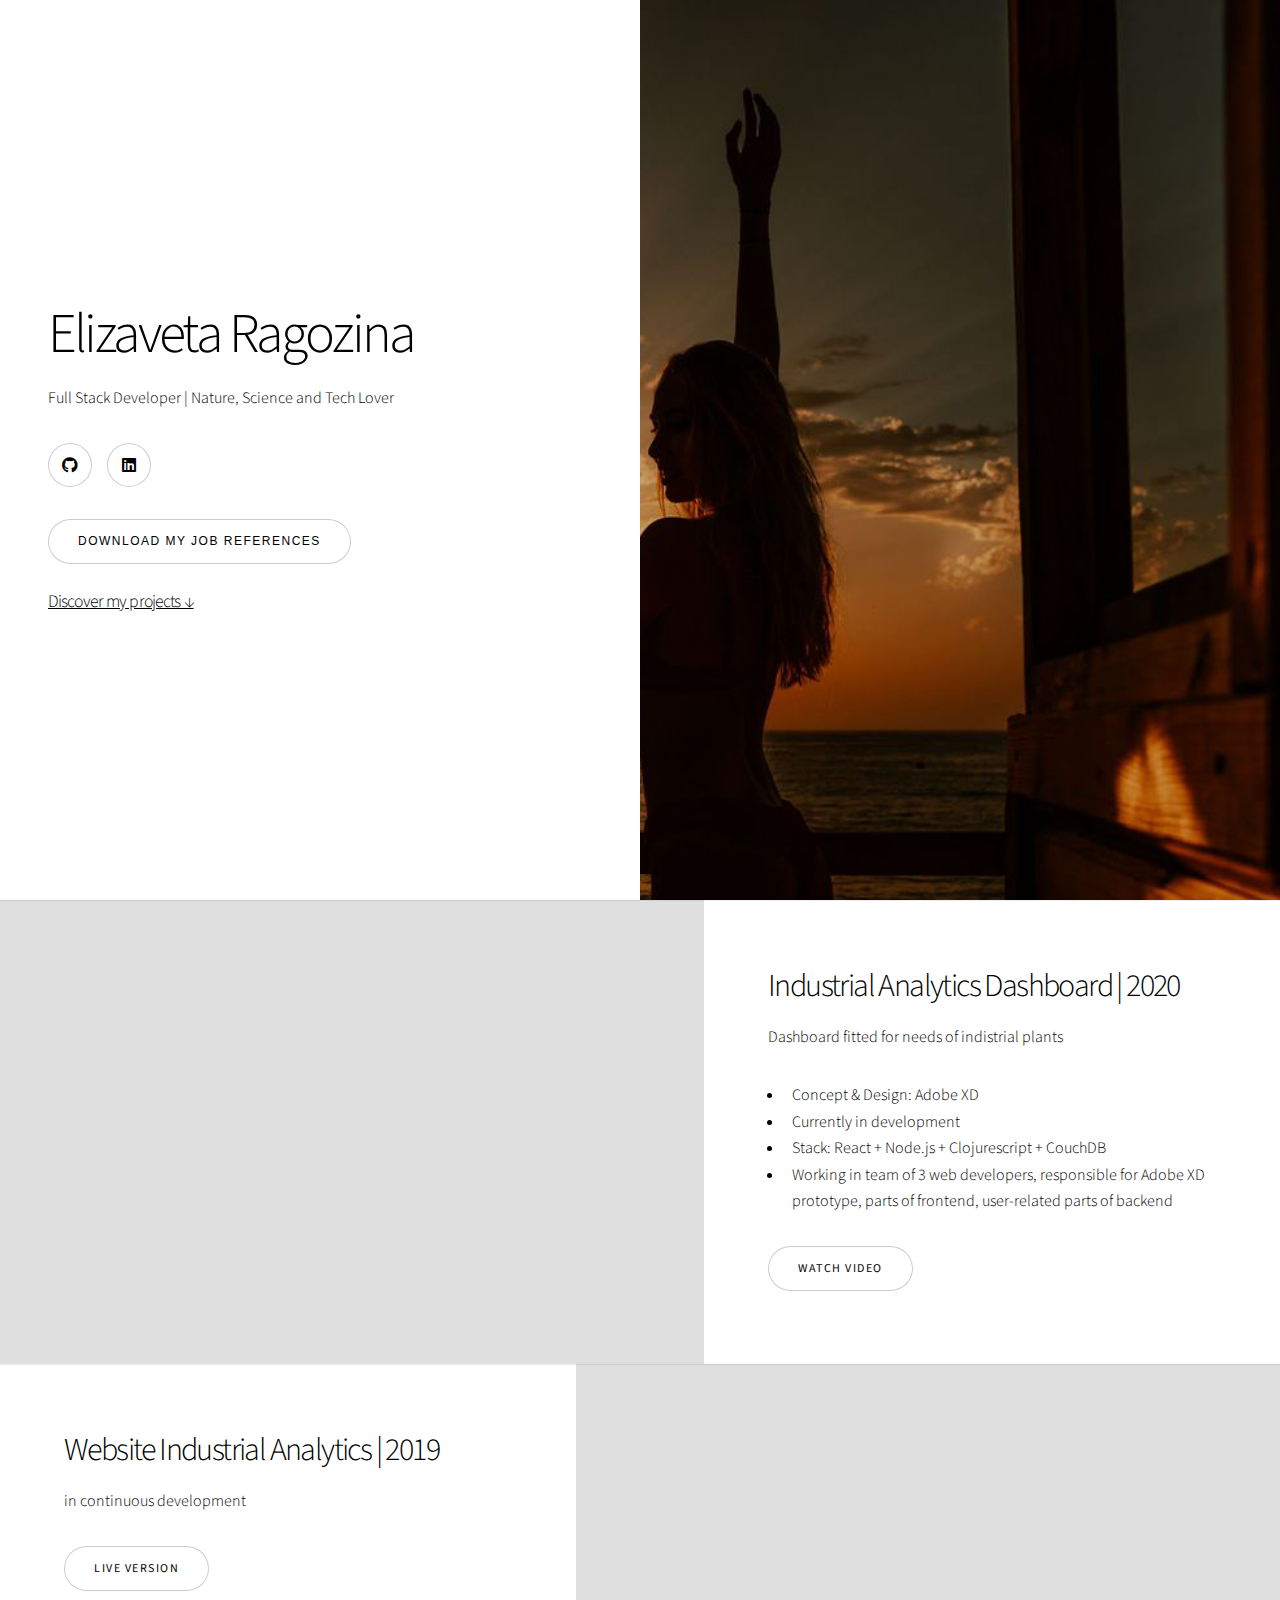
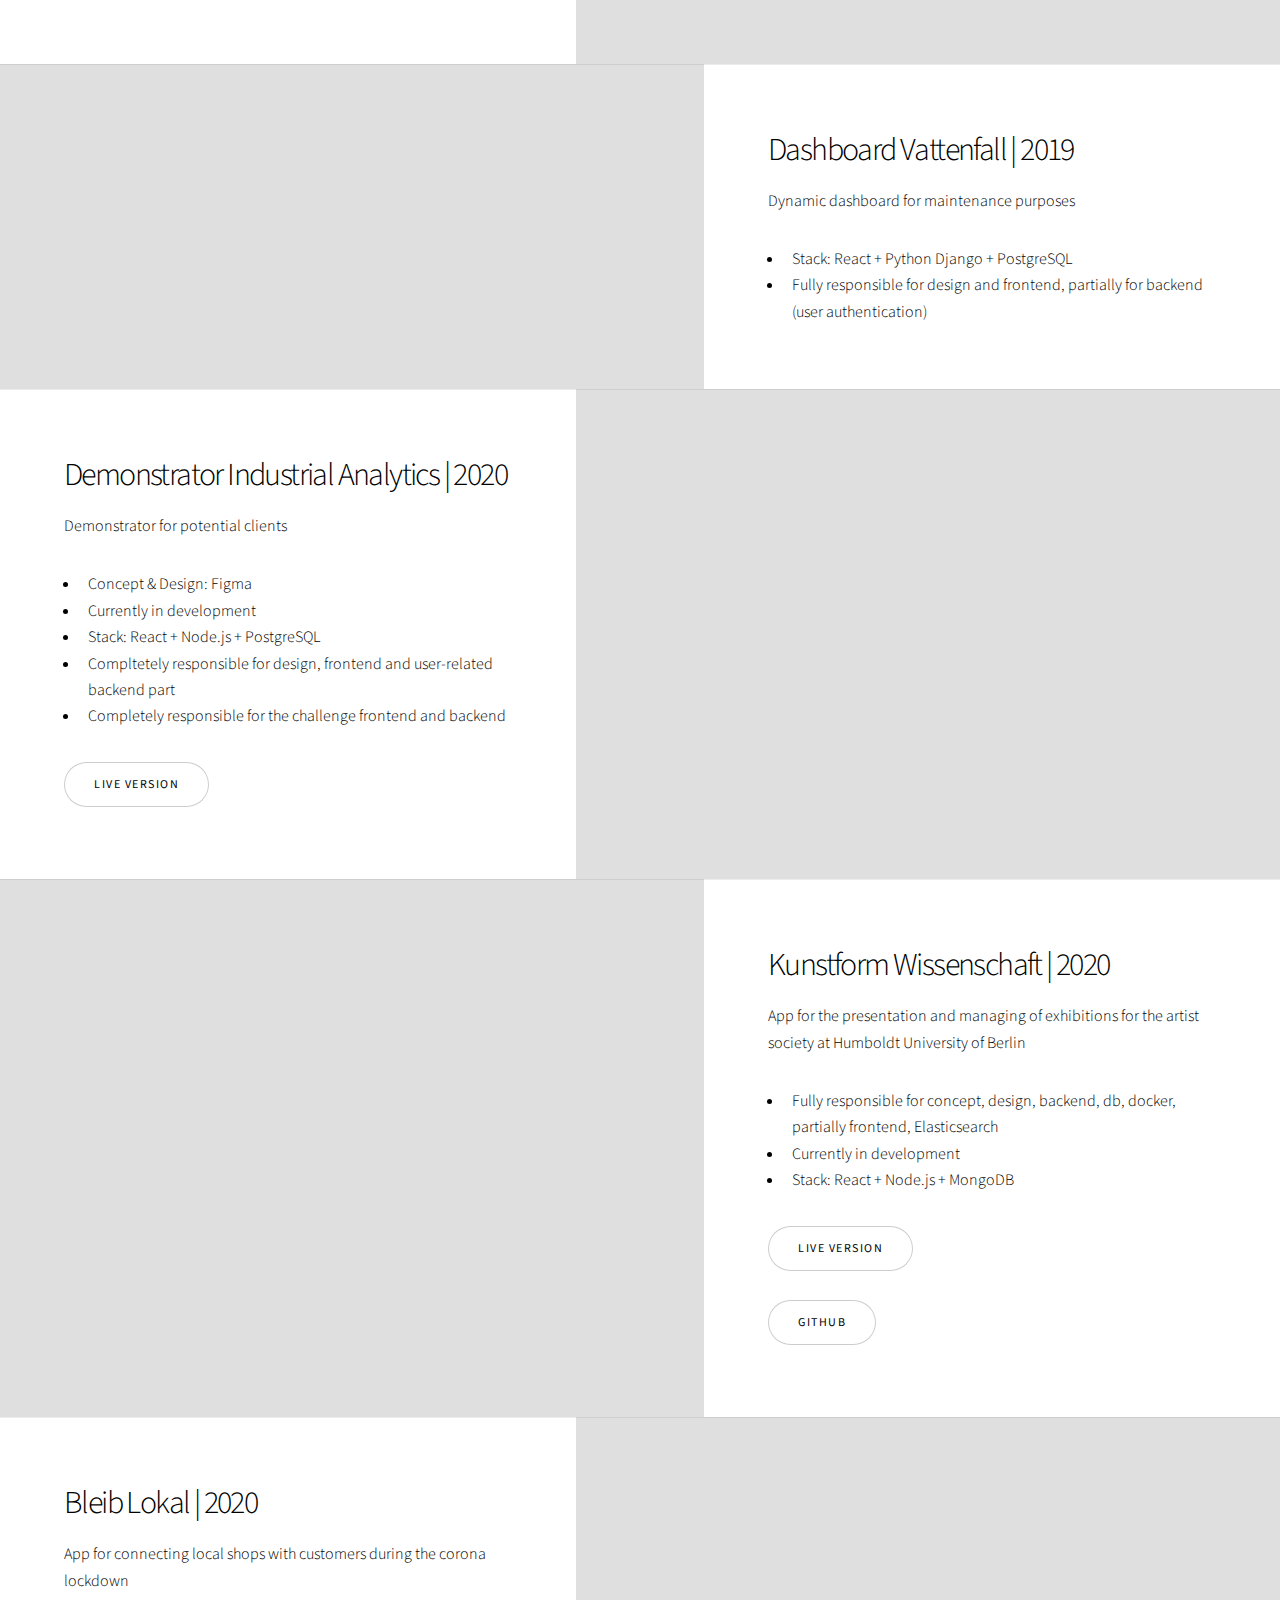
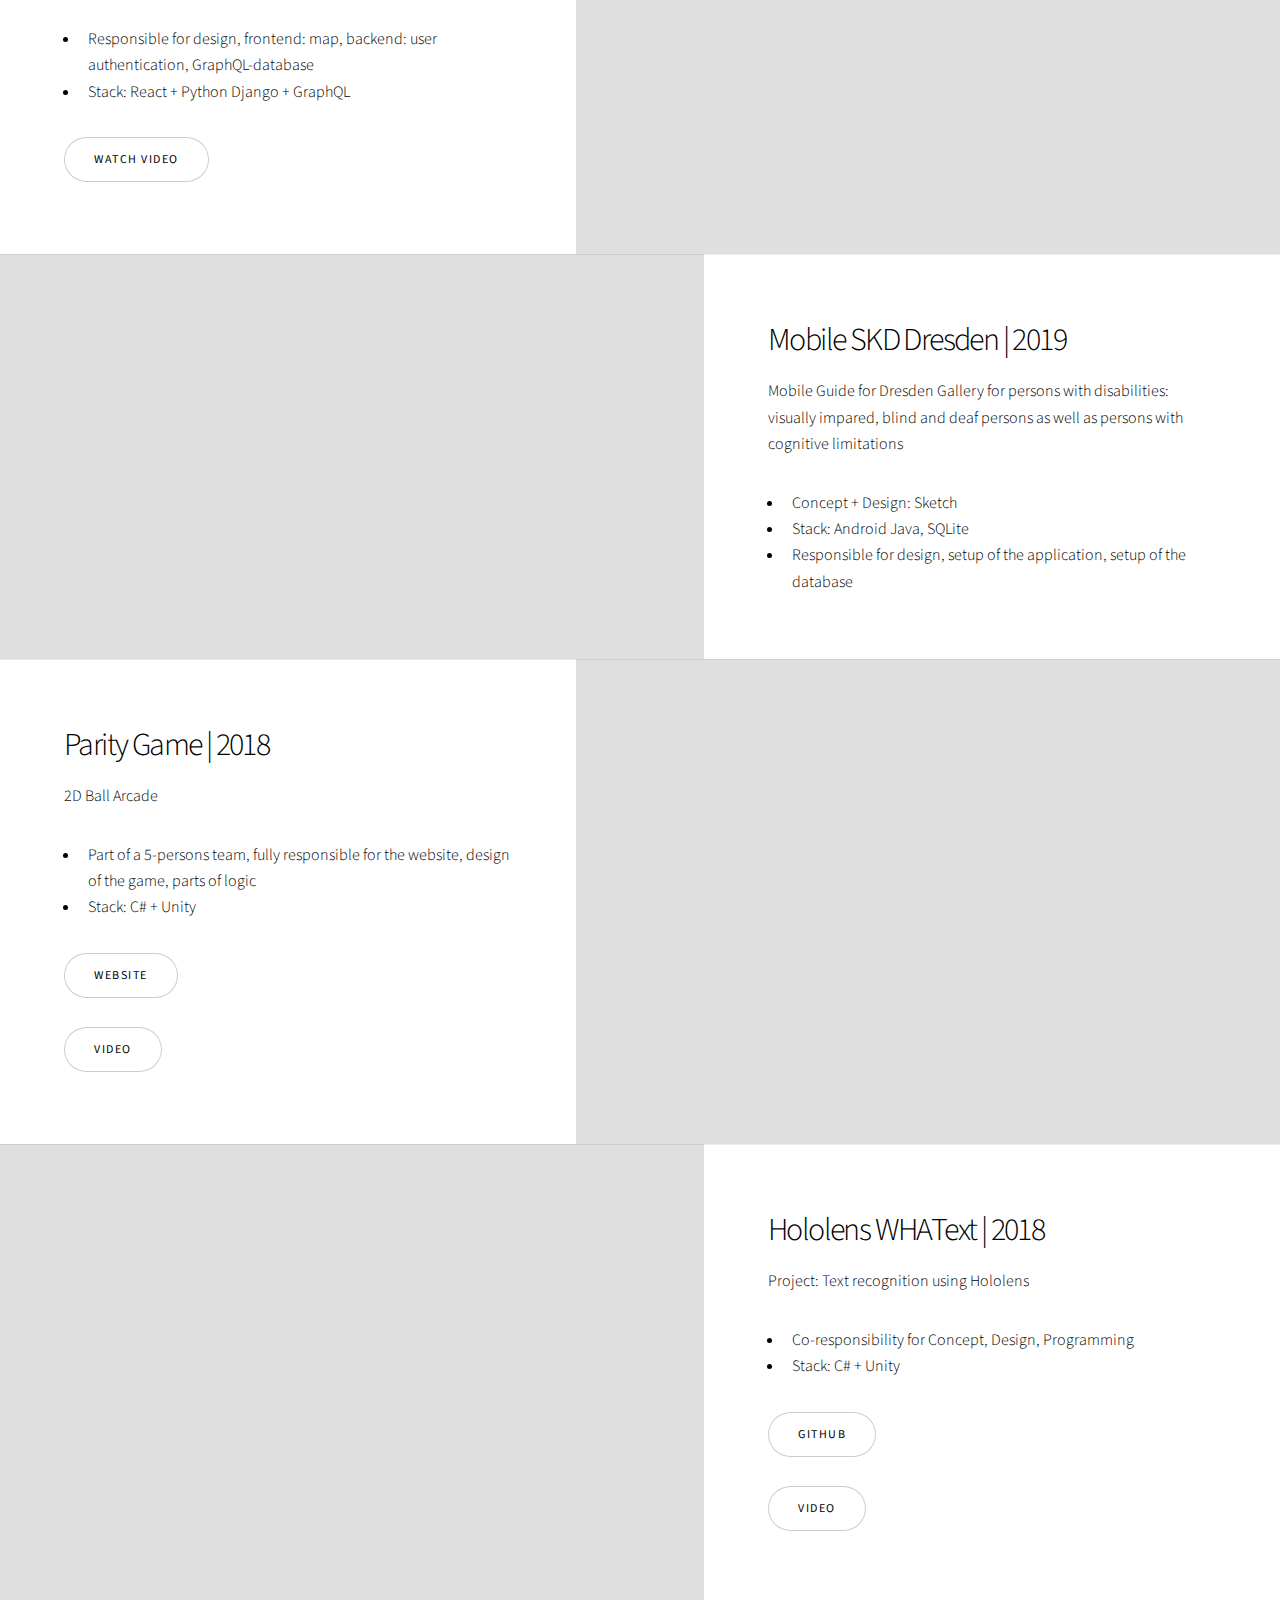
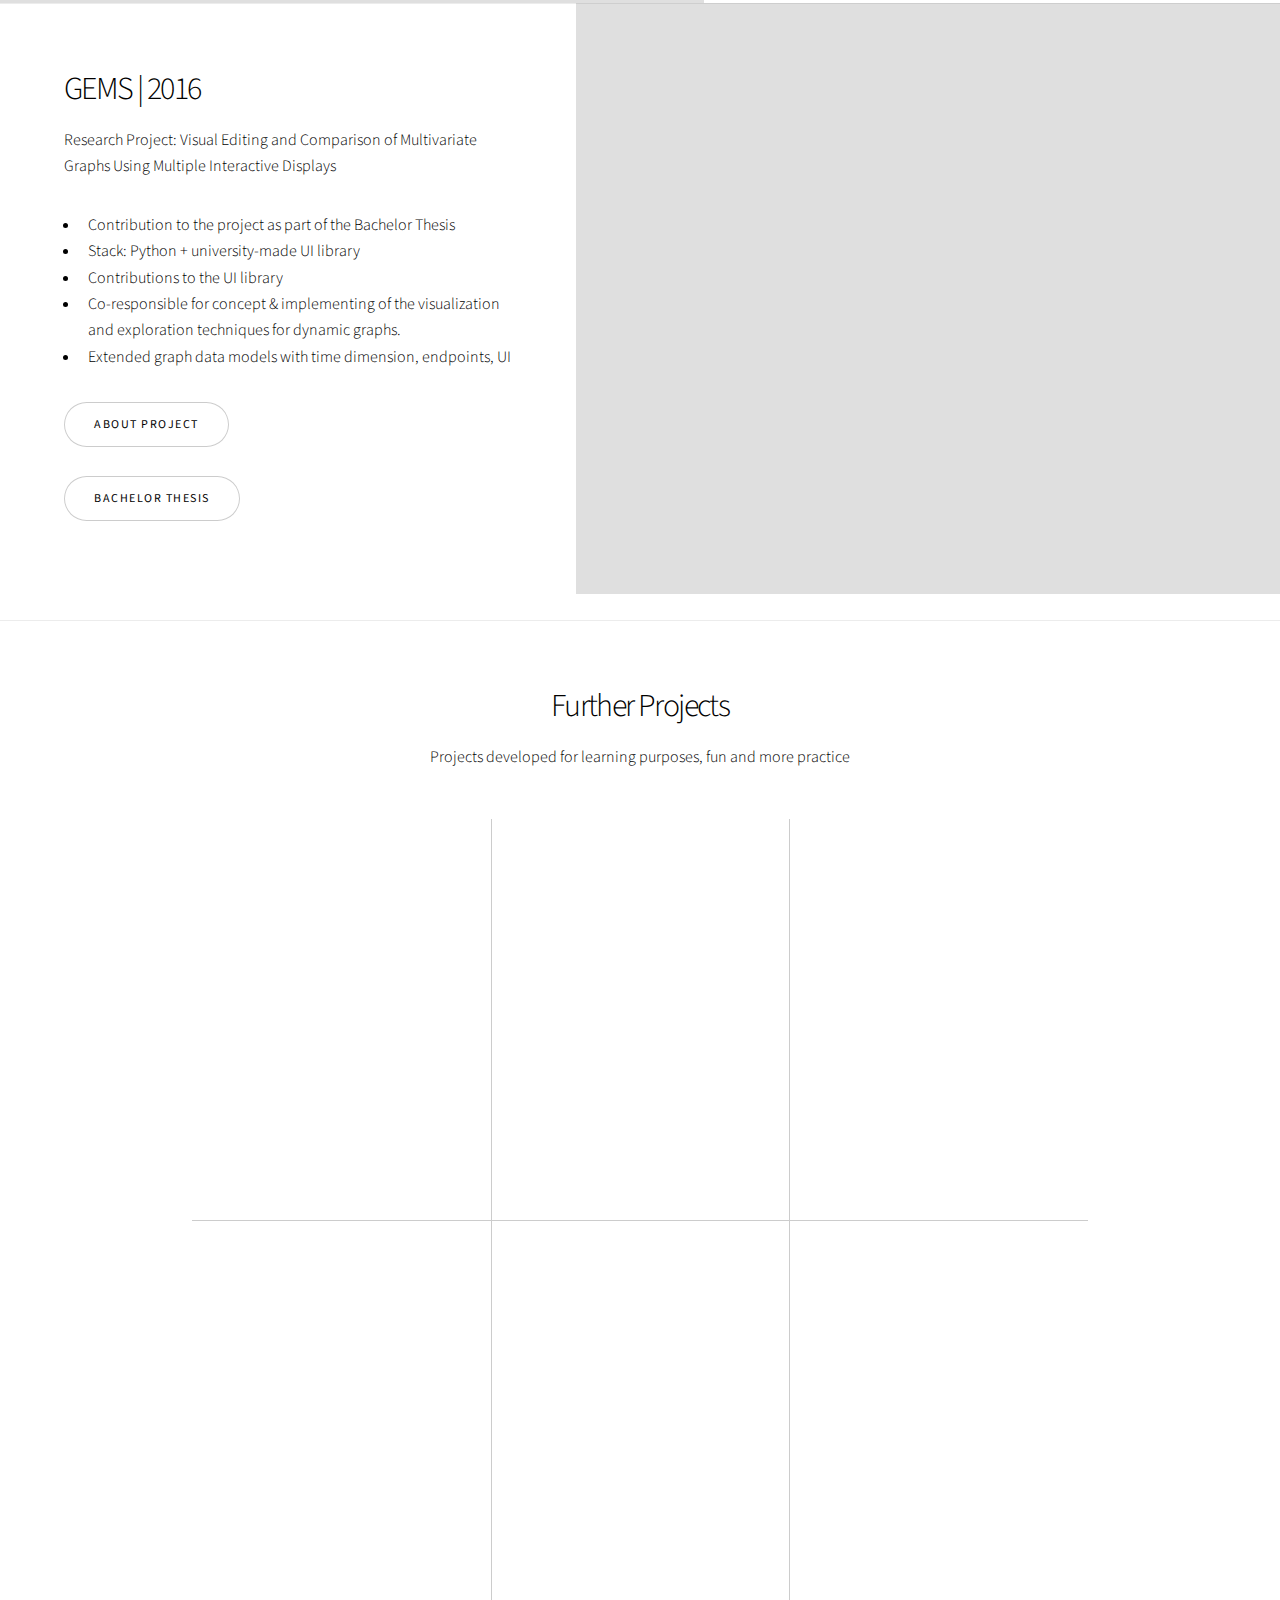
==== index.html @ 03c75e46 "add missing proj" ====
<!DOCTYPE html>
<!--
	Story by HTML5 UP
	html5up.net | @ajlkn
	Free for personal and commercial use under the CCA 3.0 license (html5up.net/license)

	Note: Only needed for demo purposes. Delete for production sites.
-->
<html>
  <head>
    <title>Elizaveta Ragozina</title>
    <meta charset="utf-8" />
    <meta
      name="viewport"
      content="width=device-width, initial-scale=1, user-scalable=no"
    />
	<link rel="stylesheet" href="assets/css/main.css" />
	<link rel="icon" type="image/vnd.microsoft.icon" href="favicon.ico">
    <noscript
      ><link rel="stylesheet" href="assets/css/noscript.css"
    /></noscript>
  </head>
  <body class="is-preload">
    <!-- Wrapper -->
    <div id="wrapper" class="divided">
      <!-- Banner -->
      <section
        class="banner style1 orient-left content-align-left image-position-right fullscreen onload-image-fade-in onload-content-fade-right"
      >
        <div class="content">
          <h1>Elizaveta Ragozina</h1>
          <p class="major">Full Stack Developer | Nature, Science and Tech Lover </p>
          <ul class="icons">


			<li>
			  <a target="_blank"
			  rel="noopener noreferrer" href="https://github.com/elizavetaRa" class="icon brands style2 fa-github"
				><span class="label">Github</span></a
			  >
			</li>
			<li>
				<a target="_blank"
                rel="noopener noreferrer" href="https://www.linkedin.com/in/elizaveta-ra/" class="icon brands style2 fa-linkedin"
				  ><span class="label">LinkedIn</span></a
				>
			  </li>
	
		  </ul>
		  <a href="Job_References_Ragozina.pdf" target="_blank"><button class="major">Download my job references</button></a>
		  <br><br>
          <a href="#first"><h4>Discover my projects &darr;</h4></a>
        </div>
        <div class="image">
          <img src="images/cover.jpg" alt="" />
        </div>
      </section>

      

      <!-- Spotlight -->
      <section
        class="spotlight style1 orient-right content-align-left image-position-center onscroll-image-fade-in"
        id="first"
      >
        <div class="content">
          <h2>Industrial Analytics Dashboard | 2020</h2>
          <p>Dashboard fitted for needs of indistrial plants</p>
          <ul>
            <li>Concept & Design: Adobe XD</li>
            <li>Currently in development</li>
            <li>Stack: React + Node.js + Clojurescript + CouchDB</li>
            <li>
              Working in team of 3 web developers, responsible for Adobe XD
              prototype, parts of frontend, user-related parts of backend
            </li>
          </ul>
          <ul class="actions stacked">
            <li>
              <a
                target="_blank"
                rel="noopener noreferrer"
                href="https://www.youtube.com/watch?v=r4RJ5r-fk-Y&ab_channel=morethanfortune"
                class="button"
                >Watch Video</a
              >
            </li>
          </ul>
        </div>
        <div class="image">
          <img src="images/1.png" alt="" />
        </div>
	  </section>
	 

      <!-- Spotlight -->
      <section
        class="spotlight style1 orient-left content-align-left image-position-center onscroll-image-fade-in"
      >
        <div class="content">
          <h2>Website Industrial Analytics | 2019</h2>
          <p>in continuous development</p>

          <ul class="actions stacked">
            <li>
              <a
                target="_blank"
                rel="noopener noreferrer"
                href="https://industrial-analytics.io/en/edge-analytics/"
                class="button"
                >Live Version</a
              >
            </li>
          </ul>
        </div>
        <div class="image">
          <img src="images/2.png" alt="" />
        </div>
	  </section>
	  
	 


	        <!-- Spotlight -->
			<section
			class="spotlight style1 orient-right content-align-left image-position-center onscroll-image-fade-in"
		  >
			<div class="content">
			  <h2>Dashboard Vattenfall | 2019</h2>
			  <p>Dynamic dashboard for maintenance purposes</p>

			  <ul>
				<li>Stack: React + Python Django + PostgreSQL</li>
				<li>Fully responsible for design and frontend, partially for backend (user authentication)</li>
			</ul>
	
			</div>
			<div class="image">
			  <img src="images/vattenfall.PNG" alt="" />
			</div>
		  </section>
		  
		

      <!-- Spotlight -->
      <section
        class="spotlight style1 orient-left content-align-left image-position-center onscroll-image-fade-in"
      >
        <div class="content">
          <h2>Demonstrator Industrial Analytics | 2020</h2>
          <p>Demonstrator for potential clients</p>

          <ul>
            <li>Concept & Design: Figma</li>
            <li>Currently in development</li>
            <li>Stack: React + Node.js + PostgreSQL</li>
            <li>
              Compltetely responsible for design, frontend and user-related
              backend part
            </li>
            <li>
              Completely responsible for the challenge frontend and backend
            </li>
          </ul>
          <ul class="actions stacked">
            <li>
              <a
                target="_blank"
                rel="noopener noreferrer"
                href="https://challenge.ianalytics.io/"
                class="button"
                >Live Version</a
              >
            </li>
          </ul>
        </div>
        <div class="image">
          <img src="images/3.png" alt="" />
        </div>
	  </section>
	  
	 

      <!-- Spotlight -->
      <section
        class="spotlight style1 orient-right content-align-left image-position-center onscroll-image-fade-in"
      >
        <div class="content">
          <h2>Kunstform Wissenschaft | 2020</h2>
          <p>
            App for the presentation and managing of exhibitions for the artist
            society at Humboldt University of Berlin
          </p>

          <ul>
            <li>
              Fully responsible for concept, design, backend, db, docker,
              partially frontend, Elasticsearch
            </li>
            <li>Currently in development</li>
            <li>Stack: React + Node.js + MongoDB</li>
          </ul>
          <ul class="actions stacked">
            <li>
              <a
                target="_blank"
                rel="noopener noreferrer"
                href="http://kunstform-wissenschaft.org/"
                class="button"
                >Live Version</a
              >
            </li>
            <li>
              <a
                target="_blank"
                rel="noopener noreferrer"
                href="https://github.com/elizavetaRa/grenzen"
                class="button"
                >GitHub</a
              >
            </li>
          </ul>
        </div>
        <div class="image">
          <img src="images/kunstform.png" alt="" />
        </div>
	  </section>
	  
	 

      <!-- Spotlight -->
      <section
        class="spotlight style1 orient-left content-align-left image-position-center onscroll-image-fade-in"
      >
        <div class="content">
          <h2>Bleib Lokal | 2020</h2>
          <p>
            App for connecting local shops with customers during the corona
            lockdown
          </p>

          <ul>
            <li>
              Responsible for design, frontend: map, backend: user
              authentication, GraphQL-database
            </li>
            <li>Stack: React + Python Django + GraphQL</li>
          </ul>
          <ul class="actions stacked">
            <li>
              <a
                target="_blank"
                rel="noopener noreferrer"
                href="https://www.youtube.com/watch?v=EW529J86Mpk&ab_channel=ReneSchreiner"
                class="button"
                >Watch Video</a
              >
            </li>
          </ul>
        </div>
        <div class="image">
          <img src="images/bleiblokal.png" alt="" />
        </div>
	  </section>
	  
	        <!-- Spotlight -->
			<section
			class="spotlight style1 orient-right content-align-left image-position-center onscroll-image-fade-in"
		  >
			<div class="content">
			  <h2>Mobile SKD Dresden | 2019</h2>
			  <p>Mobile Guide for Dresden Gallery for persons with disabilities: visually impared, blind and deaf persons as well as persons with cognitive limitations</p>
	
			  <ul>
				<li>
					Concept + Design: Sketch
				</li>
				<li>Stack: Android Java, SQLite</li>
				<li>Responsible for design, setup of the application, setup of the database</li>
			  </ul>
			  
			</div>
			<div class="image">
			  <img src="images/mobil.png" alt="" />
			</div>
		  </section>

	

      <!-- Spotlight -->
      <section
        class="spotlight style1 orient-left content-align-left image-position-center onscroll-image-fade-in"
      >
        <div class="content">
          <h2>Parity Game | 2018</h2>
          <p>2D Ball Arcade</p>

          <ul>
            <li>
              Part of a 5-persons team, fully responsible for the website, design of the game, parts of
              logic
            </li>
            <li>Stack: C# + Unity</li>
          </ul>
          <ul class="actions stacked">
            <li>
              <a
                target="_blank"
                rel="noopener noreferrer"
                href="https://www.parity-game.com/"
                class="button"
                >Website</a
              >
            </li>
            <li>
              <a
                target="_blank"
                rel="noopener noreferrer"
                href="https://www.youtube.com/watch?v=-yOhzIExwZg&t=1s&ab_channel=ParityGame"
                class="button"
                >Video</a
              >
            </li>
          </ul>
        </div>
        <div class="image">
          <img src="images/parity.png" alt="" />
        </div>
	  </section>
	  
	 

      <!-- Spotlight -->
      <section
        class="spotlight style1 orient-right content-align-left image-position-center onscroll-image-fade-in"
      >
        <div class="content">
          <h2>Hololens WHAText | 2018</h2>
          <p>Project: Text recognition using Hololens</p>

          <ul>
            <li>Co-responsibility for Concept, Design, Programming</li>
            <li>Stack: C# + Unity</li>
          </ul>
          <ul class="actions stacked">
            <li>
              <a
                target="_blank"
                rel="noopener noreferrer"
                href="https://github.com/elizavetaRa/Hololens-WHAText"
                class="button"
                >GitHub</a
              >
			</li>
			<li>
				<a
				  target="_blank"
				  rel="noopener noreferrer"
				  href="https://youtu.be/Zsy6CZvVxc4"
				  class="button"
				  >Video</a
				>
			  </li>
          </ul>
        </div>
        <div class="image">
          <img src="images/whatext.png" alt="" />
        </div>
	  </section>
	  
	

      <!-- Spotlight -->
      <section
        class="spotlight style1 orient-left content-align-left image-position-center onscroll-image-fade-in"
      >
        <div class="content">
          <h2>GEMS | 2016</h2>
          <p>Research Project: Visual Editing and Comparison of Multivariate Graphs Using Multiple Interactive Displays</p>

          <ul>
            <li>Contribution to the project as part of the Bachelor Thesis</li>
			<li>Stack: Python + university-made UI library</li>
			<li>Contributions to the UI library</li>
			<li>Co-responsible for concept & implementing of the visualization and exploration techniques for dynamic graphs.</li>
			<li>Extended graph data models with time dimension, endpoints, UI</li>
          </ul>
          <ul class="actions stacked">
            <li>
              <a
                target="_blank"
                rel="noopener noreferrer"
                href="https://imld.de/en/research/research-projects/gems-2-0/"
                class="button"
                >About Project</a
              >
            </li>
            <li>
              <a
                target="_blank"
                rel="noopener noreferrer"
                href="https://tud.qucosa.de/landing-page/?tx_dlf[id]=https%3A%2F%2Ftud.qucosa.de%2Fapi%2Fqucosa%253A30097%2Fmets"
                class="button"
                >Bachelor Thesis</a
              >
            </li>
          </ul>
        </div>
        <div class="image">
          <img src="images/bachelor.png" alt="" />
        </div>
      </section>

	  <br>










      <!-- Items -->
      <section class="wrapper style1 align-center">
        <div class="inner">
          <h2>Further Projects</h2>
          <p>
            Projects developed for learning purposes, fun and more practice
          </p>
          <div class="items style1 medium onscroll-fade-in">
            <section>
              <span class="icon style2 brands fa-python"></span>
              <h3>Sitemap Search</h3>
              <p>
                Python-Flask based search through sitemaps (Elasticsearch)
			  </p>
			  <p>
                Currently in development
			  </p>

			  <ul class="actions stacked">
				<li>
				  <a
					target="_blank"
					rel="noopener noreferrer"
					href="https://github.com/elizavetaRa/Python_SiteMapsSearch"
					class="button"
					>GitHub</a
				  >
				</li>
			  </ul>
			
            </section>
            <section>
				<span class="icon style2 brands fa-python"></span>
              <h3>Questionnaire</h3>
              <p>
                Implementing Questionnaire functionality with Python Flask
			  </p>

			  <ul class="actions stacked">
				<li>
				  <a
					target="_blank"
					rel="noopener noreferrer"
					href="https://github.com/elizavetaRa/Python_FLASK_questionnaire"
					class="button"
					>GitHub</a
				  >
				</li>
				<li>
				  <a
					target="_blank"
					rel="noopener noreferrer"
					href="https://flask-questionnaire.herokuapp.com/ "
					class="button"
					>Live Version</a
				  >
				</li>
			  </ul>

            </section>
            <section>
				<span class="icon style2 brands fa-python"></span>
              <h3>Party Mission</h3>
              <p>
                Fun project made with Python Flask + PostgreSQL for my Birthday party, use code "CERN" to test
			  </p>

			  <ul class="actions stacked">
				<li>
				  <a
					target="_blank"
					rel="noopener noreferrer"
					href="https://github.com/elizavetaRa/Python-party-mission"
					class="button"
					>GitHub</a
				  >
				</li>
				<li>
				  <a
					target="_blank"
					rel="noopener noreferrer"
					href="https://party-mission.herokuapp.com/ "
					class="button"
					>Live Version</a
				  >
				</li>
			  </ul>

            </section>
            <section>
              <span class="icon solid style2 brands fa-js-square"></span>
              <h3>IronUniverse</h3>
              <p>
                Small pure Javascript game about Web Development Universe
			  </p>

			  <ul class="actions stacked">
				<li>
				  <a
					target="_blank"
					rel="noopener noreferrer"
					href="https://github.com/elizavetaRa/IronUniverse"
					class="button"
					>GitHub</a
				  >
				</li>
				<li>
				  <a
					target="_blank"
					rel="noopener noreferrer"
					href="https://elizavetara.github.io/IronUniverse/"
					class="button"
					>Live Version</a
				  >
				</li>
			  </ul>
			</section>
			
            <section>
              <span class="icon solid style2 brands fa-react"></span>
              <h3>Geogram</h3>
              <p>
				React + NodeJS + MongoDB Platform for creating and playing personal geolocation games
			  </p>

			  <ul class="actions stacked">
				<li>
				  <a
					target="_blank"
					rel="noopener noreferrer"
					href="https://github.com/elizavetaRa/Geogram"
					class="button"
					>GitHub</a
				  >
				</li>
				<li>
				  <a
					target="_blank"
					rel="noopener noreferrer"
					href="https://geogram-project.herokuapp.com/"
					class="button"
					>Live Version</a
				  >
				</li>
			  </ul>
            </section>
            <section>
              <span class="icon solid brands style2  fa-react"></span>
              <h3>Home Library</h3>
              <p>
                React + NodeJS + MongoDB App for creating and management of reading lists
			  </p>

			  <ul class="actions stacked">
				<li>
				  <a
					target="_blank"
					rel="noopener noreferrer"
					href="https://github.com/elizavetaRa/REACT_HomeLibrary_of_Elizaveta"
					class="button"
					>GitHub</a
				  >
				</li>
				<li>
				  <a
					target="_blank"
					rel="noopener noreferrer"
					href="https://homelibrary-of-elizaveta.herokuapp.com/"
					class="button"
					>Live Version</a
				  >
				</li>
			  </ul>
            </section>
           
          </div>
        </div>
      </section>


    </div>

    <!-- Scripts -->
    <script src="assets/js/jquery.min.js"></script>
    <script src="assets/js/jquery.scrollex.min.js"></script>
    <script src="assets/js/jquery.scrolly.min.js"></script>
    <script src="assets/js/browser.min.js"></script>
    <script src="assets/js/breakpoints.min.js"></script>
    <script src="assets/js/util.js"></script>
    <script src="assets/js/main.js"></script>

    <!-- Note: Only needed for demo purposes. Delete for production sites. -->
    <script src="assets/js/demo.js"></script>
  </body>
</html>
---- assets/css/main.css ----
@import url(fontawesome-all.min.css);
@import url("https://fonts.googleapis.com/css?family=Source+Sans+Pro:300,300i,400,400i");

/*
	Story by HTML5 UP
	html5up.net | @ajlkn
	Free for personal and commercial use under the CCA 3.0 license (html5up.net/license)
*/

html, body, div, span, applet, object,
iframe, h1, h2, h3, h4, h5, h6, p, blockquote,
pre, a, abbr, acronym, address, big, cite,
code, del, dfn, em, img, ins, kbd, q, s, samp,
small, strike, strong, sub, sup, tt, var, b,
u, i, center, dl, dt, dd, ol, ul, li, fieldset,
form, label, legend, table, caption, tbody,
tfoot, thead, tr, th, td, article, aside,
canvas, details, embed, figure, figcaption,
footer, header, hgroup, menu, nav, output, ruby,
section, summary, time, mark, audio, video {
	margin: 0;
	padding: 0;
	border: 0;
	font-size: 100%;
	font: inherit;
	vertical-align: baseline;}

article, aside, details, figcaption, figure,
footer, header, hgroup, menu, nav, section {
	display: block;}

body {
	line-height: 1;
}

ol, ul {
	list-style: none;
}

blockquote, q {
	quotes: none;
}

	blockquote:before, blockquote:after, q:before, q:after {
		content: '';
		content: none;
	}

table {
	border-collapse: collapse;
	border-spacing: 0;
}

body {
	-webkit-text-size-adjust: none;
}

mark {
	background-color: transparent;
	color: inherit;
}

input::-moz-focus-inner {
	border: 0;
	padding: 0;
}

input, select, textarea {
	-moz-appearance: none;
	-webkit-appearance: none;
	-ms-appearance: none;
	appearance: none;
}

/* Basic */

	@-ms-viewport {
		width: device-width;
	}

	body {
		-ms-overflow-style: scrollbar;
	}

	@media screen and (max-width: 480px) {

		html, body {
			min-width: 320px;
		}

	}

	html {
		box-sizing: border-box;
	}

	*, *:before, *:after {
		box-sizing: inherit;
	}

	body {
		background: #ffffff;
	}

		body.is-preload *, body.is-preload *:before, body.is-preload *:after {
			-moz-animation: none !important;
			-webkit-animation: none !important;
			-ms-animation: none !important;
			animation: none !important;
			-moz-transition: none !important;
			-webkit-transition: none !important;
			-ms-transition: none !important;
			transition: none !important;
		}

/* Type */

	html {
		font-size: 18pt;
	}

		@media screen and (max-width: 1680px) {

			html {
				font-size: 14pt;
			}

		}

		@media screen and (max-width: 1280px) {

			html {
				font-size: 12pt;
			}

		}

		@media screen and (max-width: 736px) {

			html {
				font-size: 11pt;
			}

		}

		@media screen and (max-width: 360px) {

			html {
				font-size: 10pt;
			}

		}

	body {
		background-color: #ffffff;
		color: #000000;
	}

	body, input, select, textarea {
		font-family: "Source Sans Pro", Helvetica, sans-serif;
		font-size: 1rem;
		font-weight: 300;
		line-height: 1.65;
	}

	a {
		-moz-transition: color 0.2s ease-in-out;
		-webkit-transition: color 0.2s ease-in-out;
		-ms-transition: color 0.2s ease-in-out;
		transition: color 0.2s ease-in-out;
		text-decoration: underline;
	}

		a:hover {
			text-decoration: none;
		}

	strong, b {
		font-weight: 400;
	}

	em, i {
		font-style: italic;
	}

	p {
		margin: 0 0 2rem 0;
	}

		p.major {
			font-size: 1rem;
		}

	h1, h2, h3, h4, h5, h6 {
		font-weight: 300;
		line-height: 1.375;
		letter-spacing: -0.05em;
		margin: 0 0 1rem 0;
	}

		h1 a, h2 a, h3 a, h4 a, h5 a, h6 a {
			color: inherit;
			text-decoration: none;
		}

	h1 {
		font-size: 3.5rem;
		line-height: 1.2;
	}

	h2 {
		font-size: 2rem;
	}

	h3 {
		font-size: 1.5rem;
	}

	h4 {
		font-size: 1.1rem;
	}

	h5 {
		font-size: 0.9rem;
	}

	h6 {
		font-size: 0.7rem;
	}

	sub {
		font-size: 0.8rem;
		position: relative;
		top: 0.5rem;
	}

	sup {
		font-size: 0.8rem;
		position: relative;
		top: -0.5rem;
	}

	blockquote {
		border-left: solid 4px;
		font-style: italic;
		margin: 0 0 2rem 0;
		padding: 0.5rem 0 0.5rem 2rem;
	}

	code {
		border-radius: 4px;
		font-family: "Courier New", monospace;
		font-size: 0.9em;
		margin: 0 0.25rem;
		padding: 0.25rem 0.325rem;
	}

	pre {
		-webkit-overflow-scrolling: touch;
		font-family: "Courier New", monospace;
		font-size: 0.9em;
		margin: 0 0 2rem 0;
	}

		pre code {
			display: block;
			line-height: 1.5;
			padding: 0.75rem 1rem;
			overflow-x: auto;
		}

	hr {
		border: 0;
		border-bottom: solid 1px;
		margin: 2.5rem 0;
	}

		hr.major {
			margin: 3.5rem 0;
		}

	.align-left {
		text-align: left;
	}

	.align-center {
		text-align: center;
	}

	.align-right {
		text-align: right;
	}

	@media screen and (max-width: 736px) {

		p.major {
			font-size: 1.1rem;
		}

		h1 {
			font-size: 2.5rem;
		}

		h2 {
			font-size: 2rem;
		}

		h3 {
			font-size: 1.25rem;
		}

		h4 {
			font-size: 1rem;
		}

	}

	input, select, textarea {
		color: #000000;
	}

	a {
		color: #000000;
	}

		a:hover {
			color: #47D3E5;
		}

	strong, b {
		color: #000000;
	}

	h1, h2, h3, h4, h5, h6 {
		color: #000000;
	}

	blockquote {
		border-left-color: rgba(0, 0, 0, 0.2);
	}

	code {
		background: rgba(0, 0, 0, 0.05);
		border-color: rgba(0, 0, 0, 0.2);
	}

	hr {
		border-bottom-color: rgba(0, 0, 0, 0.2);
	}

/* Row */

	.row {
		display: flex;
		flex-wrap: wrap;
		box-sizing: border-box;
		align-items: stretch;
	}

		.row > * {
			box-sizing: border-box;
		}

		.row.gtr-uniform > * > :last-child {
			margin-bottom: 0;
		}

		.row.aln-left {
			justify-content: flex-start;
		}

		.row.aln-center {
			justify-content: center;
		}

		.row.aln-right {
			justify-content: flex-end;
		}

		.row.aln-top {
			align-items: flex-start;
		}

		.row.aln-middle {
			align-items: center;
		}

		.row.aln-bottom {
			align-items: flex-end;
		}

		.row > .imp {
			order: -1;
		}

		.row > .col-1 {
			width: 8.33333%;
		}

		.row > .off-1 {
			margin-left: 8.33333%;
		}

		.row > .col-2 {
			width: 16.66667%;
		}

		.row > .off-2 {
			margin-left: 16.66667%;
		}

		.row > .col-3 {
			width: 25%;
		}

		.row > .off-3 {
			margin-left: 25%;
		}

		.row > .col-4 {
			width: 33.33333%;
		}

		.row > .off-4 {
			margin-left: 33.33333%;
		}

		.row > .col-5 {
			width: 41.66667%;
		}

		.row > .off-5 {
			margin-left: 41.66667%;
		}

		.row > .col-6 {
			width: 50%;
		}

		.row > .off-6 {
			margin-left: 50%;
		}

		.row > .col-7 {
			width: 58.33333%;
		}

		.row > .off-7 {
			margin-left: 58.33333%;
		}

		.row > .col-8 {
			width: 66.66667%;
		}

		.row > .off-8 {
			margin-left: 66.66667%;
		}

		.row > .col-9 {
			width: 75%;
		}

		.row > .off-9 {
			margin-left: 75%;
		}

		.row > .col-10 {
			width: 83.33333%;
		}

		.row > .off-10 {
			margin-left: 83.33333%;
		}

		.row > .col-11 {
			width: 91.66667%;
		}

		.row > .off-11 {
			margin-left: 91.66667%;
		}

		.row > .col-12 {
			width: 100%;
		}

		.row > .off-12 {
			margin-left: 100%;
		}

		.row.gtr-0 {
			margin-top: 0;
			margin-left: 0rem;
		}

			.row.gtr-0 > * {
				padding: 0 0 0 0rem;
			}

			.row.gtr-0.gtr-uniform {
				margin-top: 0rem;
			}

				.row.gtr-0.gtr-uniform > * {
					padding-top: 0rem;
				}

		.row.gtr-25 {
			margin-top: 0;
			margin-left: -0.5rem;
		}

			.row.gtr-25 > * {
				padding: 0 0 0 0.5rem;
			}

			.row.gtr-25.gtr-uniform {
				margin-top: -0.5rem;
			}

				.row.gtr-25.gtr-uniform > * {
					padding-top: 0.5rem;
				}

		.row.gtr-50 {
			margin-top: 0;
			margin-left: -1rem;
		}

			.row.gtr-50 > * {
				padding: 0 0 0 1rem;
			}

			.row.gtr-50.gtr-uniform {
				margin-top: -1rem;
			}

				.row.gtr-50.gtr-uniform > * {
					padding-top: 1rem;
				}

		.row {
			margin-top: 0;
			margin-left: -2rem;
		}

			.row > * {
				padding: 0 0 0 2rem;
			}

			.row.gtr-uniform {
				margin-top: -2rem;
			}

				.row.gtr-uniform > * {
					padding-top: 2rem;
				}

		.row.gtr-150 {
			margin-top: 0;
			margin-left: -3rem;
		}

			.row.gtr-150 > * {
				padding: 0 0 0 3rem;
			}

			.row.gtr-150.gtr-uniform {
				margin-top: -3rem;
			}

				.row.gtr-150.gtr-uniform > * {
					padding-top: 3rem;
				}

		.row.gtr-200 {
			margin-top: 0;
			margin-left: -4rem;
		}

			.row.gtr-200 > * {
				padding: 0 0 0 4rem;
			}

			.row.gtr-200.gtr-uniform {
				margin-top: -4rem;
			}

				.row.gtr-200.gtr-uniform > * {
					padding-top: 4rem;
				}

		@media screen and (max-width: 1680px) {

			.row {
				display: flex;
				flex-wrap: wrap;
				box-sizing: border-box;
				align-items: stretch;
			}

				.row > * {
					box-sizing: border-box;
				}

				.row.gtr-uniform > * > :last-child {
					margin-bottom: 0;
				}

				.row.aln-left {
					justify-content: flex-start;
				}

				.row.aln-center {
					justify-content: center;
				}

				.row.aln-right {
					justify-content: flex-end;
				}

				.row.aln-top {
					align-items: flex-start;
				}

				.row.aln-middle {
					align-items: center;
				}

				.row.aln-bottom {
					align-items: flex-end;
				}

				.row > .imp-xlarge {
					order: -1;
				}

				.row > .col-1-xlarge {
					width: 8.33333%;
				}

				.row > .off-1-xlarge {
					margin-left: 8.33333%;
				}

				.row > .col-2-xlarge {
					width: 16.66667%;
				}

				.row > .off-2-xlarge {
					margin-left: 16.66667%;
				}

				.row > .col-3-xlarge {
					width: 25%;
				}

				.row > .off-3-xlarge {
					margin-left: 25%;
				}

				.row > .col-4-xlarge {
					width: 33.33333%;
				}

				.row > .off-4-xlarge {
					margin-left: 33.33333%;
				}

				.row > .col-5-xlarge {
					width: 41.66667%;
				}

				.row > .off-5-xlarge {
					margin-left: 41.66667%;
				}

				.row > .col-6-xlarge {
					width: 50%;
				}

				.row > .off-6-xlarge {
					margin-left: 50%;
				}

				.row > .col-7-xlarge {
					width: 58.33333%;
				}

				.row > .off-7-xlarge {
					margin-left: 58.33333%;
				}

				.row > .col-8-xlarge {
					width: 66.66667%;
				}

				.row > .off-8-xlarge {
					margin-left: 66.66667%;
				}

				.row > .col-9-xlarge {
					width: 75%;
				}

				.row > .off-9-xlarge {
					margin-left: 75%;
				}

				.row > .col-10-xlarge {
					width: 83.33333%;
				}

				.row > .off-10-xlarge {
					margin-left: 83.33333%;
				}

				.row > .col-11-xlarge {
					width: 91.66667%;
				}

				.row > .off-11-xlarge {
					margin-left: 91.66667%;
				}

				.row > .col-12-xlarge {
					width: 100%;
				}

				.row > .off-12-xlarge {
					margin-left: 100%;
				}

				.row.gtr-0 {
					margin-top: 0;
					margin-left: 0rem;
				}

					.row.gtr-0 > * {
						padding: 0 0 0 0rem;
					}

					.row.gtr-0.gtr-uniform {
						margin-top: 0rem;
					}

						.row.gtr-0.gtr-uniform > * {
							padding-top: 0rem;
						}

				.row.gtr-25 {
					margin-top: 0;
					margin-left: -0.5rem;
				}

					.row.gtr-25 > * {
						padding: 0 0 0 0.5rem;
					}

					.row.gtr-25.gtr-uniform {
						margin-top: -0.5rem;
					}

						.row.gtr-25.gtr-uniform > * {
							padding-top: 0.5rem;
						}

				.row.gtr-50 {
					margin-top: 0;
					margin-left: -1rem;
				}

					.row.gtr-50 > * {
						padding: 0 0 0 1rem;
					}

					.row.gtr-50.gtr-uniform {
						margin-top: -1rem;
					}

						.row.gtr-50.gtr-uniform > * {
							padding-top: 1rem;
						}

				.row {
					margin-top: 0;
					margin-left: -2rem;
				}

					.row > * {
						padding: 0 0 0 2rem;
					}

					.row.gtr-uniform {
						margin-top: -2rem;
					}

						.row.gtr-uniform > * {
							padding-top: 2rem;
						}

				.row.gtr-150 {
					margin-top: 0;
					margin-left: -3rem;
				}

					.row.gtr-150 > * {
						padding: 0 0 0 3rem;
					}

					.row.gtr-150.gtr-uniform {
						margin-top: -3rem;
					}

						.row.gtr-150.gtr-uniform > * {
							padding-top: 3rem;
						}

				.row.gtr-200 {
					margin-top: 0;
					margin-left: -4rem;
				}

					.row.gtr-200 > * {
						padding: 0 0 0 4rem;
					}

					.row.gtr-200.gtr-uniform {
						margin-top: -4rem;
					}

						.row.gtr-200.gtr-uniform > * {
							padding-top: 4rem;
						}

		}

		@media screen and (max-width: 1280px) {

			.row {
				display: flex;
				flex-wrap: wrap;
				box-sizing: border-box;
				align-items: stretch;
			}

				.row > * {
					box-sizing: border-box;
				}

				.row.gtr-uniform > * > :last-child {
					margin-bottom: 0;
				}

				.row.aln-left {
					justify-content: flex-start;
				}

				.row.aln-center {
					justify-content: center;
				}

				.row.aln-right {
					justify-content: flex-end;
				}

				.row.aln-top {
					align-items: flex-start;
				}

				.row.aln-middle {
					align-items: center;
				}

				.row.aln-bottom {
					align-items: flex-end;
				}

				.row > .imp-large {
					order: -1;
				}

				.row > .col-1-large {
					width: 8.33333%;
				}

				.row > .off-1-large {
					margin-left: 8.33333%;
				}

				.row > .col-2-large {
					width: 16.66667%;
				}

				.row > .off-2-large {
					margin-left: 16.66667%;
				}

				.row > .col-3-large {
					width: 25%;
				}

				.row > .off-3-large {
					margin-left: 25%;
				}

				.row > .col-4-large {
					width: 33.33333%;
				}

				.row > .off-4-large {
					margin-left: 33.33333%;
				}

				.row > .col-5-large {
					width: 41.66667%;
				}

				.row > .off-5-large {
					margin-left: 41.66667%;
				}

				.row > .col-6-large {
					width: 50%;
				}

				.row > .off-6-large {
					margin-left: 50%;
				}

				.row > .col-7-large {
					width: 58.33333%;
				}

				.row > .off-7-large {
					margin-left: 58.33333%;
				}

				.row > .col-8-large {
					width: 66.66667%;
				}

				.row > .off-8-large {
					margin-left: 66.66667%;
				}

				.row > .col-9-large {
					width: 75%;
				}

				.row > .off-9-large {
					margin-left: 75%;
				}

				.row > .col-10-large {
					width: 83.33333%;
				}

				.row > .off-10-large {
					margin-left: 83.33333%;
				}

				.row > .col-11-large {
					width: 91.66667%;
				}

				.row > .off-11-large {
					margin-left: 91.66667%;
				}

				.row > .col-12-large {
					width: 100%;
				}

				.row > .off-12-large {
					margin-left: 100%;
				}

				.row.gtr-0 {
					margin-top: 0;
					margin-left: 0rem;
				}

					.row.gtr-0 > * {
						padding: 0 0 0 0rem;
					}

					.row.gtr-0.gtr-uniform {
						margin-top: 0rem;
					}

						.row.gtr-0.gtr-uniform > * {
							padding-top: 0rem;
						}

				.row.gtr-25 {
					margin-top: 0;
					margin-left: -0.5rem;
				}

					.row.gtr-25 > * {
						padding: 0 0 0 0.5rem;
					}

					.row.gtr-25.gtr-uniform {
						margin-top: -0.5rem;
					}

						.row.gtr-25.gtr-uniform > * {
							padding-top: 0.5rem;
						}

				.row.gtr-50 {
					margin-top: 0;
					margin-left: -1rem;
				}

					.row.gtr-50 > * {
						padding: 0 0 0 1rem;
					}

					.row.gtr-50.gtr-uniform {
						margin-top: -1rem;
					}

						.row.gtr-50.gtr-uniform > * {
							padding-top: 1rem;
						}

				.row {
					margin-top: 0;
					margin-left: -2rem;
				}

					.row > * {
						padding: 0 0 0 2rem;
					}

					.row.gtr-uniform {
						margin-top: -2rem;
					}

						.row.gtr-uniform > * {
							padding-top: 2rem;
						}

				.row.gtr-150 {
					margin-top: 0;
					margin-left: -3rem;
				}

					.row.gtr-150 > * {
						padding: 0 0 0 3rem;
					}

					.row.gtr-150.gtr-uniform {
						margin-top: -3rem;
					}

						.row.gtr-150.gtr-uniform > * {
							padding-top: 3rem;
						}

				.row.gtr-200 {
					margin-top: 0;
					margin-left: -4rem;
				}

					.row.gtr-200 > * {
						padding: 0 0 0 4rem;
					}

					.row.gtr-200.gtr-uniform {
						margin-top: -4rem;
					}

						.row.gtr-200.gtr-uniform > * {
							padding-top: 4rem;
						}

		}

		@media screen and (max-width: 980px) {

			.row {
				display: flex;
				flex-wrap: wrap;
				box-sizing: border-box;
				align-items: stretch;
			}

				.row > * {
					box-sizing: border-box;
				}

				.row.gtr-uniform > * > :last-child {
					margin-bottom: 0;
				}

				.row.aln-left {
					justify-content: flex-start;
				}

				.row.aln-center {
					justify-content: center;
				}

				.row.aln-right {
					justify-content: flex-end;
				}

				.row.aln-top {
					align-items: flex-start;
				}

				.row.aln-middle {
					align-items: center;
				}

				.row.aln-bottom {
					align-items: flex-end;
				}

				.row > .imp-medium {
					order: -1;
				}

				.row > .col-1-medium {
					width: 8.33333%;
				}

				.row > .off-1-medium {
					margin-left: 8.33333%;
				}

				.row > .col-2-medium {
					width: 16.66667%;
				}

				.row > .off-2-medium {
					margin-left: 16.66667%;
				}

				.row > .col-3-medium {
					width: 25%;
				}

				.row > .off-3-medium {
					margin-left: 25%;
				}

				.row > .col-4-medium {
					width: 33.33333%;
				}

				.row > .off-4-medium {
					margin-left: 33.33333%;
				}

				.row > .col-5-medium {
					width: 41.66667%;
				}

				.row > .off-5-medium {
					margin-left: 41.66667%;
				}

				.row > .col-6-medium {
					width: 50%;
				}

				.row > .off-6-medium {
					margin-left: 50%;
				}

				.row > .col-7-medium {
					width: 58.33333%;
				}

				.row > .off-7-medium {
					margin-left: 58.33333%;
				}

				.row > .col-8-medium {
					width: 66.66667%;
				}

				.row > .off-8-medium {
					margin-left: 66.66667%;
				}

				.row > .col-9-medium {
					width: 75%;
				}

				.row > .off-9-medium {
					margin-left: 75%;
				}

				.row > .col-10-medium {
					width: 83.33333%;
				}

				.row > .off-10-medium {
					margin-left: 83.33333%;
				}

				.row > .col-11-medium {
					width: 91.66667%;
				}

				.row > .off-11-medium {
					margin-left: 91.66667%;
				}

				.row > .col-12-medium {
					width: 100%;
				}

				.row > .off-12-medium {
					margin-left: 100%;
				}

				.row.gtr-0 {
					margin-top: 0;
					margin-left: 0rem;
				}

					.row.gtr-0 > * {
						padding: 0 0 0 0rem;
					}

					.row.gtr-0.gtr-uniform {
						margin-top: 0rem;
					}

						.row.gtr-0.gtr-uniform > * {
							padding-top: 0rem;
						}

				.row.gtr-25 {
					margin-top: 0;
					margin-left: -0.5rem;
				}

					.row.gtr-25 > * {
						padding: 0 0 0 0.5rem;
					}

					.row.gtr-25.gtr-uniform {
						margin-top: -0.5rem;
					}

						.row.gtr-25.gtr-uniform > * {
							padding-top: 0.5rem;
						}

				.row.gtr-50 {
					margin-top: 0;
					margin-left: -1rem;
				}

					.row.gtr-50 > * {
						padding: 0 0 0 1rem;
					}

					.row.gtr-50.gtr-uniform {
						margin-top: -1rem;
					}

						.row.gtr-50.gtr-uniform > * {
							padding-top: 1rem;
						}

				.row {
					margin-top: 0;
					margin-left: -2rem;
				}

					.row > * {
						padding: 0 0 0 2rem;
					}

					.row.gtr-uniform {
						margin-top: -2rem;
					}

						.row.gtr-uniform > * {
							padding-top: 2rem;
						}

				.row.gtr-150 {
					margin-top: 0;
					margin-left: -3rem;
				}

					.row.gtr-150 > * {
						padding: 0 0 0 3rem;
					}

					.row.gtr-150.gtr-uniform {
						margin-top: -3rem;
					}

						.row.gtr-150.gtr-uniform > * {
							padding-top: 3rem;
						}

				.row.gtr-200 {
					margin-top: 0;
					margin-left: -4rem;
				}

					.row.gtr-200 > * {
						padding: 0 0 0 4rem;
					}

					.row.gtr-200.gtr-uniform {
						margin-top: -4rem;
					}

						.row.gtr-200.gtr-uniform > * {
							padding-top: 4rem;
						}

		}

		@media screen and (max-width: 736px) {

			.row {
				display: flex;
				flex-wrap: wrap;
				box-sizing: border-box;
				align-items: stretch;
			}

				.row > * {
					box-sizing: border-box;
				}

				.row.gtr-uniform > * > :last-child {
					margin-bottom: 0;
				}

				.row.aln-left {
					justify-content: flex-start;
				}

				.row.aln-center {
					justify-content: center;
				}

				.row.aln-right {
					justify-content: flex-end;
				}

				.row.aln-top {
					align-items: flex-start;
				}

				.row.aln-middle {
					align-items: center;
				}

				.row.aln-bottom {
					align-items: flex-end;
				}

				.row > .imp-small {
					order: -1;
				}

				.row > .col-1-small {
					width: 8.33333%;
				}

				.row > .off-1-small {
					margin-left: 8.33333%;
				}

				.row > .col-2-small {
					width: 16.66667%;
				}

				.row > .off-2-small {
					margin-left: 16.66667%;
				}

				.row > .col-3-small {
					width: 25%;
				}

				.row > .off-3-small {
					margin-left: 25%;
				}

				.row > .col-4-small {
					width: 33.33333%;
				}

				.row > .off-4-small {
					margin-left: 33.33333%;
				}

				.row > .col-5-small {
					width: 41.66667%;
				}

				.row > .off-5-small {
					margin-left: 41.66667%;
				}

				.row > .col-6-small {
					width: 50%;
				}

				.row > .off-6-small {
					margin-left: 50%;
				}

				.row > .col-7-small {
					width: 58.33333%;
				}

				.row > .off-7-small {
					margin-left: 58.33333%;
				}

				.row > .col-8-small {
					width: 66.66667%;
				}

				.row > .off-8-small {
					margin-left: 66.66667%;
				}

				.row > .col-9-small {
					width: 75%;
				}

				.row > .off-9-small {
					margin-left: 75%;
				}

				.row > .col-10-small {
					width: 83.33333%;
				}

				.row > .off-10-small {
					margin-left: 83.33333%;
				}

				.row > .col-11-small {
					width: 91.66667%;
				}

				.row > .off-11-small {
					margin-left: 91.66667%;
				}

				.row > .col-12-small {
					width: 100%;
				}

				.row > .off-12-small {
					margin-left: 100%;
				}

				.row.gtr-0 {
					margin-top: 0;
					margin-left: 0rem;
				}

					.row.gtr-0 > * {
						padding: 0 0 0 0rem;
					}

					.row.gtr-0.gtr-uniform {
						margin-top: 0rem;
					}

						.row.gtr-0.gtr-uniform > * {
							padding-top: 0rem;
						}

				.row.gtr-25 {
					margin-top: 0;
					margin-left: -0.5rem;
				}

					.row.gtr-25 > * {
						padding: 0 0 0 0.5rem;
					}

					.row.gtr-25.gtr-uniform {
						margin-top: -0.5rem;
					}

						.row.gtr-25.gtr-uniform > * {
							padding-top: 0.5rem;
						}

				.row.gtr-50 {
					margin-top: 0;
					margin-left: -1rem;
				}

					.row.gtr-50 > * {
						padding: 0 0 0 1rem;
					}

					.row.gtr-50.gtr-uniform {
						margin-top: -1rem;
					}

						.row.gtr-50.gtr-uniform > * {
							padding-top: 1rem;
						}

				.row {
					margin-top: 0;
					margin-left: -2rem;
				}

					.row > * {
						padding: 0 0 0 2rem;
					}

					.row.gtr-uniform {
						margin-top: -2rem;
					}

						.row.gtr-uniform > * {
							padding-top: 2rem;
						}

				.row.gtr-150 {
					margin-top: 0;
					margin-left: -3rem;
				}

					.row.gtr-150 > * {
						padding: 0 0 0 3rem;
					}

					.row.gtr-150.gtr-uniform {
						margin-top: -3rem;
					}

						.row.gtr-150.gtr-uniform > * {
							padding-top: 3rem;
						}

				.row.gtr-200 {
					margin-top: 0;
					margin-left: -4rem;
				}

					.row.gtr-200 > * {
						padding: 0 0 0 4rem;
					}

					.row.gtr-200.gtr-uniform {
						margin-top: -4rem;
					}

						.row.gtr-200.gtr-uniform > * {
							padding-top: 4rem;
						}

		}

		@media screen and (max-width: 480px) {

			.row {
				display: flex;
				flex-wrap: wrap;
				box-sizing: border-box;
				align-items: stretch;
			}

				.row > * {
					box-sizing: border-box;
				}

				.row.gtr-uniform > * > :last-child {
					margin-bottom: 0;
				}

				.row.aln-left {
					justify-content: flex-start;
				}

				.row.aln-center {
					justify-content: center;
				}

				.row.aln-right {
					justify-content: flex-end;
				}

				.row.aln-top {
					align-items: flex-start;
				}

				.row.aln-middle {
					align-items: center;
				}

				.row.aln-bottom {
					align-items: flex-end;
				}

				.row > .imp-xsmall {
					order: -1;
				}

				.row > .col-1-xsmall {
					width: 8.33333%;
				}

				.row > .off-1-xsmall {
					margin-left: 8.33333%;
				}

				.row > .col-2-xsmall {
					width: 16.66667%;
				}

				.row > .off-2-xsmall {
					margin-left: 16.66667%;
				}

				.row > .col-3-xsmall {
					width: 25%;
				}

				.row > .off-3-xsmall {
					margin-left: 25%;
				}

				.row > .col-4-xsmall {
					width: 33.33333%;
				}

				.row > .off-4-xsmall {
					margin-left: 33.33333%;
				}

				.row > .col-5-xsmall {
					width: 41.66667%;
				}

				.row > .off-5-xsmall {
					margin-left: 41.66667%;
				}

				.row > .col-6-xsmall {
					width: 50%;
				}

				.row > .off-6-xsmall {
					margin-left: 50%;
				}

				.row > .col-7-xsmall {
					width: 58.33333%;
				}

				.row > .off-7-xsmall {
					margin-left: 58.33333%;
				}

				.row > .col-8-xsmall {
					width: 66.66667%;
				}

				.row > .off-8-xsmall {
					margin-left: 66.66667%;
				}

				.row > .col-9-xsmall {
					width: 75%;
				}

				.row > .off-9-xsmall {
					margin-left: 75%;
				}

				.row > .col-10-xsmall {
					width: 83.33333%;
				}

				.row > .off-10-xsmall {
					margin-left: 83.33333%;
				}

				.row > .col-11-xsmall {
					width: 91.66667%;
				}

				.row > .off-11-xsmall {
					margin-left: 91.66667%;
				}

				.row > .col-12-xsmall {
					width: 100%;
				}

				.row > .off-12-xsmall {
					margin-left: 100%;
				}

				.row.gtr-0 {
					margin-top: 0;
					margin-left: 0rem;
				}

					.row.gtr-0 > * {
						padding: 0 0 0 0rem;
					}

					.row.gtr-0.gtr-uniform {
						margin-top: 0rem;
					}

						.row.gtr-0.gtr-uniform > * {
							padding-top: 0rem;
						}

				.row.gtr-25 {
					margin-top: 0;
					margin-left: -0.5rem;
				}

					.row.gtr-25 > * {
						padding: 0 0 0 0.5rem;
					}

					.row.gtr-25.gtr-uniform {
						margin-top: -0.5rem;
					}

						.row.gtr-25.gtr-uniform > * {
							padding-top: 0.5rem;
						}

				.row.gtr-50 {
					margin-top: 0;
					margin-left: -1rem;
				}

					.row.gtr-50 > * {
						padding: 0 0 0 1rem;
					}

					.row.gtr-50.gtr-uniform {
						margin-top: -1rem;
					}

						.row.gtr-50.gtr-uniform > * {
							padding-top: 1rem;
						}

				.row {
					margin-top: 0;
					margin-left: -2rem;
				}

					.row > * {
						padding: 0 0 0 2rem;
					}

					.row.gtr-uniform {
						margin-top: -2rem;
					}

						.row.gtr-uniform > * {
							padding-top: 2rem;
						}

				.row.gtr-150 {
					margin-top: 0;
					margin-left: -3rem;
				}

					.row.gtr-150 > * {
						padding: 0 0 0 3rem;
					}

					.row.gtr-150.gtr-uniform {
						margin-top: -3rem;
					}

						.row.gtr-150.gtr-uniform > * {
							padding-top: 3rem;
						}

				.row.gtr-200 {
					margin-top: 0;
					margin-left: -4rem;
				}

					.row.gtr-200 > * {
						padding: 0 0 0 4rem;
					}

					.row.gtr-200.gtr-uniform {
						margin-top: -4rem;
					}

						.row.gtr-200.gtr-uniform > * {
							padding-top: 4rem;
						}

		}

		@media screen and (max-width: 360px) {

			.row {
				display: flex;
				flex-wrap: wrap;
				box-sizing: border-box;
				align-items: stretch;
			}

				.row > * {
					box-sizing: border-box;
				}

				.row.gtr-uniform > * > :last-child {
					margin-bottom: 0;
				}

				.row.aln-left {
					justify-content: flex-start;
				}

				.row.aln-center {
					justify-content: center;
				}

				.row.aln-right {
					justify-content: flex-end;
				}

				.row.aln-top {
					align-items: flex-start;
				}

				.row.aln-middle {
					align-items: center;
				}

				.row.aln-bottom {
					align-items: flex-end;
				}

				.row > .imp-xxsmall {
					order: -1;
				}

				.row > .col-1-xxsmall {
					width: 8.33333%;
				}

				.row > .off-1-xxsmall {
					margin-left: 8.33333%;
				}

				.row > .col-2-xxsmall {
					width: 16.66667%;
				}

				.row > .off-2-xxsmall {
					margin-left: 16.66667%;
				}

				.row > .col-3-xxsmall {
					width: 25%;
				}

				.row > .off-3-xxsmall {
					margin-left: 25%;
				}

				.row > .col-4-xxsmall {
					width: 33.33333%;
				}

				.row > .off-4-xxsmall {
					margin-left: 33.33333%;
				}

				.row > .col-5-xxsmall {
					width: 41.66667%;
				}

				.row > .off-5-xxsmall {
					margin-left: 41.66667%;
				}

				.row > .col-6-xxsmall {
					width: 50%;
				}

				.row > .off-6-xxsmall {
					margin-left: 50%;
				}

				.row > .col-7-xxsmall {
					width: 58.33333%;
				}

				.row > .off-7-xxsmall {
					margin-left: 58.33333%;
				}

				.row > .col-8-xxsmall {
					width: 66.66667%;
				}

				.row > .off-8-xxsmall {
					margin-left: 66.66667%;
				}

				.row > .col-9-xxsmall {
					width: 75%;
				}

				.row > .off-9-xxsmall {
					margin-left: 75%;
				}

				.row > .col-10-xxsmall {
					width: 83.33333%;
				}

				.row > .off-10-xxsmall {
					margin-left: 83.33333%;
				}

				.row > .col-11-xxsmall {
					width: 91.66667%;
				}

				.row > .off-11-xxsmall {
					margin-left: 91.66667%;
				}

				.row > .col-12-xxsmall {
					width: 100%;
				}

				.row > .off-12-xxsmall {
					margin-left: 100%;
				}

				.row.gtr-0 {
					margin-top: 0;
					margin-left: 0rem;
				}

					.row.gtr-0 > * {
						padding: 0 0 0 0rem;
					}

					.row.gtr-0.gtr-uniform {
						margin-top: 0rem;
					}

						.row.gtr-0.gtr-uniform > * {
							padding-top: 0rem;
						}

				.row.gtr-25 {
					margin-top: 0;
					margin-left: -0.5rem;
				}

					.row.gtr-25 > * {
						padding: 0 0 0 0.5rem;
					}

					.row.gtr-25.gtr-uniform {
						margin-top: -0.5rem;
					}

						.row.gtr-25.gtr-uniform > * {
							padding-top: 0.5rem;
						}

				.row.gtr-50 {
					margin-top: 0;
					margin-left: -1rem;
				}

					.row.gtr-50 > * {
						padding: 0 0 0 1rem;
					}

					.row.gtr-50.gtr-uniform {
						margin-top: -1rem;
					}

						.row.gtr-50.gtr-uniform > * {
							padding-top: 1rem;
						}

				.row {
					margin-top: 0;
					margin-left: -2rem;
				}

					.row > * {
						padding: 0 0 0 2rem;
					}

					.row.gtr-uniform {
						margin-top: -2rem;
					}

						.row.gtr-uniform > * {
							padding-top: 2rem;
						}

				.row.gtr-150 {
					margin-top: 0;
					margin-left: -3rem;
				}

					.row.gtr-150 > * {
						padding: 0 0 0 3rem;
					}

					.row.gtr-150.gtr-uniform {
						margin-top: -3rem;
					}

						.row.gtr-150.gtr-uniform > * {
							padding-top: 3rem;
						}

				.row.gtr-200 {
					margin-top: 0;
					margin-left: -4rem;
				}

					.row.gtr-200 > * {
						padding: 0 0 0 4rem;
					}

					.row.gtr-200.gtr-uniform {
						margin-top: -4rem;
					}

						.row.gtr-200.gtr-uniform > * {
							padding-top: 4rem;
						}

		}

/* Box */

	.box {
		border-radius: 4px;
		border: solid 1px;
		margin-bottom: 2rem;
		padding: 1.5rem;
	}

		.box > :last-child,
		.box > :last-child > :last-child,
		.box > :last-child > :last-child > :last-child {
			margin-bottom: 0;
		}

		.box.alt {
			border: 0;
			border-radius: 0;
			padding: 0;
		}

	.box {
		border-color: rgba(0, 0, 0, 0.2);
	}

/* Button */

	input[type="submit"],
	input[type="reset"],
	input[type="button"],
	button,
	.button {
		-moz-appearance: none;
		-webkit-appearance: none;
		-ms-appearance: none;
		appearance: none;
		-moz-transition: background-color 0.2s ease-in-out, box-shadow 0.2s ease-in-out, color 0.2s ease-in-out;
		-webkit-transition: background-color 0.2s ease-in-out, box-shadow 0.2s ease-in-out, color 0.2s ease-in-out;
		-ms-transition: background-color 0.2s ease-in-out, box-shadow 0.2s ease-in-out, color 0.2s ease-in-out;
		transition: background-color 0.2s ease-in-out, box-shadow 0.2s ease-in-out, color 0.2s ease-in-out;
		border: 0;
		cursor: pointer;
		display: inline-block;
		font-weight: 400;
		letter-spacing: 0.125em;
		text-align: center;
		text-decoration: none;
		text-transform: uppercase;
		white-space: nowrap;
		font-size: 0.75rem;
		max-width: 20rem;
		height: 3.75em;
		line-height: 3.75em;
		border-radius: 3.75em;
		padding: 0 2.5em;
		text-overflow: ellipsis;
		overflow: hidden;
	}

		input[type="submit"].icon:before,
		input[type="reset"].icon:before,
		input[type="button"].icon:before,
		button.icon:before,
		.button.icon:before {
			margin-right: 0.5rem;
		}

		input[type="submit"].fit,
		input[type="reset"].fit,
		input[type="button"].fit,
		button.fit,
		.button.fit {
			width: 100%;
		}

		input[type="submit"].small,
		input[type="reset"].small,
		input[type="button"].small,
		button.small,
		.button.small {
			font-size: 0.6rem;
			height: 3.325em;
			line-height: 3.325em;
			border-radius: 3.325em;
			padding: 0 2em;
		}

		input[type="submit"].large,
		input[type="reset"].large,
		input[type="button"].large,
		button.large,
		.button.large {
			font-size: 0.8rem;
			height: 4em;
			line-height: 4em;
			border-radius: 4em;
			padding: 0 3em;
		}

		input[type="submit"].wide,
		input[type="reset"].wide,
		input[type="button"].wide,
		button.wide,
		.button.wide {
			min-width: 14em;
		}

		input[type="submit"].disabled, input[type="submit"]:disabled,
		input[type="reset"].disabled,
		input[type="reset"]:disabled,
		input[type="button"].disabled,
		input[type="button"]:disabled,
		button.disabled,
		button:disabled,
		.button.disabled,
		.button:disabled {
			pointer-events: none;
			opacity: 0.25;
		}

	input[type="submit"],
	input[type="reset"],
	input[type="button"],
	button,
	.button {
		background-color: transparent;
		box-shadow: inset 0 0 0 1px rgba(0, 0, 0, 0.2);
		color: #000000 !important;
	}

		input[type="submit"]:hover,
		input[type="reset"]:hover,
		input[type="button"]:hover,
		button:hover,
		.button:hover {
			box-shadow: inset 0 0 0 1px #47D3E5;
			color: #47D3E5 !important;
		}

		input[type="submit"]:active,
		input[type="reset"]:active,
		input[type="button"]:active,
		button:active,
		.button:active {
			background-color: rgba(71, 211, 229, 0.2);
			box-shadow: inset 0 0 0 1px #47D3E5;
			color: #47D3E5 !important;
		}

		input[type="submit"].primary,
		input[type="reset"].primary,
		input[type="button"].primary,
		button.primary,
		.button.primary {
			background-color: #000000;
			box-shadow: none;
			color: #ffffff !important;
		}

			input[type="submit"].primary:hover,
			input[type="reset"].primary:hover,
			input[type="button"].primary:hover,
			button.primary:hover,
			.button.primary:hover {
				background-color: #47D3E5;
			}

			input[type="submit"].primary:active,
			input[type="reset"].primary:active,
			input[type="button"].primary:active,
			button.primary:active,
			.button.primary:active {
				background-color: #1ebdd1;
			}

/* Form */

	form {
		margin: 0 0 2rem 0;
	}

		form > :last-child {
			margin-bottom: 0;
		}

		form > .fields {
			display: -moz-flex;
			display: -webkit-flex;
			display: -ms-flex;
			display: flex;
			-moz-flex-wrap: wrap;
			-webkit-flex-wrap: wrap;
			-ms-flex-wrap: wrap;
			flex-wrap: wrap;
			width: calc(100% + 3rem);
			margin: -1.5rem 0 2rem -1.5rem;
		}

			form > .fields > .field {
				-moz-flex-grow: 0;
				-webkit-flex-grow: 0;
				-ms-flex-grow: 0;
				flex-grow: 0;
				-moz-flex-shrink: 0;
				-webkit-flex-shrink: 0;
				-ms-flex-shrink: 0;
				flex-shrink: 0;
				padding: 1.5rem 0 0 1.5rem;
				width: calc(100% - 1.5rem);
			}

				form > .fields > .field.half {
					width: calc(50% - 0.75rem);
				}

				form > .fields > .field.third {
					width: calc(100%/3 - 0.5rem);
				}

				form > .fields > .field.quarter {
					width: calc(25% - 0.375rem);
				}

		@media screen and (max-width: 480px) {

			form > .fields {
				width: calc(100% + 3rem);
				margin: -1.5rem 0 2rem -1.5rem;
			}

				form > .fields > .field {
					padding: 1.5rem 0 0 1.5rem;
					width: calc(100% - 1.5rem);
				}

					form > .fields > .field.half {
						width: calc(100% - 1.5rem);
					}

					form > .fields > .field.third {
						width: calc(100% - 1.5rem);
					}

					form > .fields > .field.quarter {
						width: calc(100% - 1.5rem);
					}

		}

	label {
		display: block;
		font-size: 0.9rem;
		font-weight: 400;
		margin: 0 0 1rem 0;
	}

	input[type="text"],
	input[type="password"],
	input[type="email"],
	input[type="tel"],
	input[type="search"],
	input[type="url"],
	select,
	textarea {
		-moz-appearance: none;
		-webkit-appearance: none;
		-ms-appearance: none;
		appearance: none;
		background-color: transparent;
		border-radius: 4px;
		border: none;
		border: solid 1px;
		color: inherit;
		display: block;
		outline: 0;
		padding: 0 0.825rem;
		text-decoration: none;
		width: 100%;
	}

		input[type="text"]:invalid,
		input[type="password"]:invalid,
		input[type="email"]:invalid,
		input[type="tel"]:invalid,
		input[type="search"]:invalid,
		input[type="url"]:invalid,
		select:invalid,
		textarea:invalid {
			box-shadow: none;
		}

	select {
		background-size: 1.25rem;
		background-repeat: no-repeat;
		background-position: calc(100% - 1rem) center;
		height: 2.75rem;
		padding-right: 2.75rem;
		text-overflow: ellipsis;
	}

		select:focus::-ms-value {
			background-color: transparent;
		}

		select::-ms-expand {
			display: none;
		}

	input[type="text"],
	input[type="password"],
	input[type="email"],
	input[type="tel"],
	input[type="search"],
	input[type="url"],
	select {
		height: 2.75rem;
	}

	textarea {
		padding: 0.75rem 1rem;
	}

	input[type="checkbox"],
	input[type="radio"] {
		-moz-appearance: none;
		-webkit-appearance: none;
		-ms-appearance: none;
		appearance: none;
		display: block;
		float: left;
		margin-right: -2rem;
		opacity: 0;
		width: 1rem;
		z-index: -1;
	}

		input[type="checkbox"] + label,
		input[type="radio"] + label {
			text-decoration: none;
			-moz-user-select: none;
			-webkit-user-select: none;
			-ms-user-select: none;
			user-select: none;
			cursor: pointer;
			display: inline-block;
			font-size: 1rem;
			font-weight: 300;
			padding-left: 2.4rem;
			padding-right: 0.75rem;
			position: relative;
			margin-bottom: 0;
		}

			input[type="checkbox"] + label:before,
			input[type="radio"] + label:before {
				-moz-osx-font-smoothing: grayscale;
				-webkit-font-smoothing: antialiased;
				display: inline-block;
				font-style: normal;
				font-variant: normal;
				text-rendering: auto;
				line-height: 1;
				text-transform: none !important;
				font-family: 'Font Awesome 5 Free';
				font-weight: 900;
			}

			input[type="checkbox"] + label:before,
			input[type="radio"] + label:before {
				border-radius: 4px;
				border: solid 1px;
				content: '';
				display: inline-block;
				font-size: 0.8rem;
				height: 1.65rem;
				left: 0;
				line-height: 1.65rem;
				position: absolute;
				text-align: center;
				top: 0;
				width: 1.65rem;
			}

		input[type="checkbox"]:checked + label:before,
		input[type="radio"]:checked + label:before {
			content: '\f00c';
		}

	input[type="checkbox"] + label:before {
		border-radius: 4px;
	}

	input[type="radio"] + label:before {
		border-radius: 100%;
	}

	::-webkit-input-placeholder {
		opacity: 1.0;
	}

	:-moz-placeholder {
		opacity: 1.0;
	}

	::-moz-placeholder {
		opacity: 1.0;
	}

	:-ms-input-placeholder {
		opacity: 1.0;
	}

	label {
		color: #000000;
	}

	input[type="text"],
	input[type="password"],
	input[type="email"],
	input[type="tel"],
	input[type="search"],
	input[type="url"],
	select,
	textarea {
		border-color: rgba(0, 0, 0, 0.2);
	}

		input[type="text"]:focus,
		input[type="password"]:focus,
		input[type="email"]:focus,
		input[type="tel"]:focus,
		input[type="search"]:focus,
		input[type="url"]:focus,
		select:focus,
		textarea:focus {
			border-color: #47D3E5;
			box-shadow: 0 0 0 1px #47D3E5;
		}

	select {
		background-image: url("data:image/svg+xml;charset=utf8,%3Csvg xmlns='http://www.w3.org/2000/svg' width='40' height='40' preserveAspectRatio='none' viewBox='0 0 40 40'%3E%3Cpath d='M9.4,12.3l10.4,10.4l10.4-10.4c0.2-0.2,0.5-0.4,0.9-0.4c0.3,0,0.6,0.1,0.9,0.4l3.3,3.3c0.2,0.2,0.4,0.5,0.4,0.9 c0,0.4-0.1,0.6-0.4,0.9L20.7,31.9c-0.2,0.2-0.5,0.4-0.9,0.4c-0.3,0-0.6-0.1-0.9-0.4L4.3,17.3c-0.2-0.2-0.4-0.5-0.4-0.9 c0-0.4,0.1-0.6,0.4-0.9l3.3-3.3c0.2-0.2,0.5-0.4,0.9-0.4S9.1,12.1,9.4,12.3z' fill='rgba(0, 0, 0, 0.2)' /%3E%3C/svg%3E");
	}

		select option {
			color: #000000;
			background: #ffffff;
		}

	input[type="checkbox"] + label,
	input[type="radio"] + label {
		color: #000000;
	}

		input[type="checkbox"] + label:before,
		input[type="radio"] + label:before {
			border-color: rgba(0, 0, 0, 0.2);
		}

	input[type="checkbox"]:checked + label:before,
	input[type="radio"]:checked + label:before {
		background-color: #000000;
		border-color: #000000;
		color: #ffffff;
	}

	input[type="checkbox"]:focus + label:before,
	input[type="radio"]:focus + label:before {
		border-color: #47D3E5;
		box-shadow: 0 0 0 1px #47D3E5;
	}

	::-webkit-input-placeholder {
		color: rgba(0, 0, 0, 0.75) !important;
	}

	:-moz-placeholder {
		color: rgba(0, 0, 0, 0.75) !important;
	}

	::-moz-placeholder {
		color: rgba(0, 0, 0, 0.75) !important;
	}

	:-ms-input-placeholder {
		color: rgba(0, 0, 0, 0.75) !important;
	}

/* Icon */

	.icon {
		text-decoration: none;
		border-bottom: none;
		position: relative;
		text-align: center;
	}

		.icon:before {
			-moz-osx-font-smoothing: grayscale;
			-webkit-font-smoothing: antialiased;
			display: inline-block;
			font-style: normal;
			font-variant: normal;
			text-rendering: auto;
			line-height: 1;
			text-transform: none !important;
			font-family: 'Font Awesome 5 Free';
			font-weight: 400;
		}

		.icon > .label {
			display: none;
		}

		.icon:before {
			line-height: inherit;
		}

		.icon.solid:before {
			font-weight: 900;
		}

		.icon.brands:before {
			font-family: 'Font Awesome 5 Brands';
		}

		.icon.style2:before {
			border-radius: 2.75em;
			display: inline-block;
			height: 2.75em;
			line-height: 2.75em;
			width: 2.75em;
		}

		.icon.major {
			display: block;
			margin: 0 0 1rem 0;
		}

			.icon.major:before {
				font-size: 1.25rem;
			}

	a.icon.style2:before {
		-moz-transition: background-color 0.2s ease-in-out, box-shadow 0.2s ease-in-out, color 0.2s ease-in-out;
		-webkit-transition: background-color 0.2s ease-in-out, box-shadow 0.2s ease-in-out, color 0.2s ease-in-out;
		-ms-transition: background-color 0.2s ease-in-out, box-shadow 0.2s ease-in-out, color 0.2s ease-in-out;
		transition: background-color 0.2s ease-in-out, box-shadow 0.2s ease-in-out, color 0.2s ease-in-out;
	}

	.icon.style2:before {
		box-shadow: inset 0 0 0 1px rgba(0, 0, 0, 0.2);
	}

	a.icon.style2:hover:before {
		box-shadow: inset 0 0 0 1px #47D3E5;
		color: #47D3E5;
	}

	a.icon.style2:active:before {
		background-color: rgba(71, 211, 229, 0.1);
		box-shadow: inset 0 0 0 1px #47D3E5;
		color: #47D3E5;
	}

/* Image */

	.image {
		border: 0;
		border-radius: 4px;
		display: inline-block;
		position: relative;
	}

		.image img {
			display: block;
			border-radius: 4px;
		}

		.image.left, .image.right {
			width: 45%;
			max-width: 20rem;
		}

			.image.left img, .image.right img {
				width: 100%;
			}

		.image.left {
			float: left;
			margin: 0 1.5rem 1rem 0;
			top: 0.25rem;
		}

		.image.right {
			float: right;
			margin: 0 0 1rem 1.5rem;
			top: 0.25rem;
		}

		.image.fit {
			display: block;
			margin: 0 0 2rem 0;
			width: 100%;
		}

			.image.fit img {
				width: 100%;
			}

		.image.main {
			display: block;
			margin: 0 0 3rem 0;
			width: 100%;
		}

			.image.main img {
				width: 100%;
			}

/* List */

	ol {
		list-style: decimal;
		margin: 0 0 2rem 0;
		padding-left: 1.25rem;
	}

		ol li {
			padding-left: 0.25rem;
		}

	ul {
		list-style: disc;
		margin: 0 0 2rem 0;
		padding-left: 1rem;
	}

		ul li {
			padding-left: 0.5rem;
		}

		ul.alt {
			list-style: none;
			padding-left: 0;
		}

			ul.alt li {
				border-top: solid 1px;
				padding: 0.5rem 0;
			}

				ul.alt li:first-child {
					border-top: 0;
					padding-top: 0;
				}

	dl {
		margin: 0 0 2rem 0;
	}

		dl dt {
			display: block;
			font-weight: 400;
			margin: 0 0 1rem 0;
		}

		dl dd {
			margin-left: 2rem;
		}

		dl.style2 dt {
			width: 25%;
			float: left;
		}

		dl.style2 dd {
			width: 70%;
			float: left;
		}

		dl.style2:after {
			content: '';
			display: block;
			clear: both;
		}

	ul.alt li {
		border-top-color: rgba(0, 0, 0, 0.2);
	}

/* Actions */

	ul.actions {
		display: -moz-flex;
		display: -webkit-flex;
		display: -ms-flex;
		display: flex;
		cursor: default;
		list-style: none;
		margin-left: -1rem;
		padding-left: 0;
	}

		ul.actions li {
			padding: 0 0 0 1rem;
			vertical-align: middle;
		}

		ul.actions.special {
			-moz-justify-content: center;
			-webkit-justify-content: center;
			-ms-justify-content: center;
			justify-content: center;
			width: 100%;
			margin-left: 0;
		}

			ul.actions.special li:first-child {
				padding-left: 0;
			}

		ul.actions.stacked {
			-moz-flex-direction: column;
			-webkit-flex-direction: column;
			-ms-flex-direction: column;
			flex-direction: column;
			margin-left: 0;
		}

			ul.actions.stacked li {
				padding: 1.3rem 0 0 0;
			}

				ul.actions.stacked li:first-child {
					padding-top: 0;
				}

		ul.actions.fit {
			width: calc(100% + 1rem);
		}

			ul.actions.fit li {
				-moz-flex-grow: 1;
				-webkit-flex-grow: 1;
				-ms-flex-grow: 1;
				flex-grow: 1;
				-moz-flex-shrink: 1;
				-webkit-flex-shrink: 1;
				-ms-flex-shrink: 1;
				flex-shrink: 1;
				width: 100%;
			}

				ul.actions.fit li > * {
					width: 100%;
				}

			ul.actions.fit.stacked {
				width: 100%;
			}

		@media screen and (max-width: 480px) {

			ul.actions:not(.fixed) {
				-moz-flex-direction: column;
				-webkit-flex-direction: column;
				-ms-flex-direction: column;
				flex-direction: column;
				margin-left: 0;
				width: 100% !important;
			}

				ul.actions:not(.fixed) li {
					-moz-flex-grow: 1;
					-webkit-flex-grow: 1;
					-ms-flex-grow: 1;
					flex-grow: 1;
					-moz-flex-shrink: 1;
					-webkit-flex-shrink: 1;
					-ms-flex-shrink: 1;
					flex-shrink: 1;
					padding: 1rem 0 0 0;
					text-align: center;
					width: 100%;
				}

					ul.actions:not(.fixed) li > * {
						width: 100%;
					}

					ul.actions:not(.fixed) li:first-child {
						padding-top: 0;
					}

					ul.actions:not(.fixed) li input[type="submit"],
					ul.actions:not(.fixed) li input[type="reset"],
					ul.actions:not(.fixed) li input[type="button"],
					ul.actions:not(.fixed) li button,
					ul.actions:not(.fixed) li .button {
						width: 100%;
					}

						ul.actions:not(.fixed) li input[type="submit"].icon:before,
						ul.actions:not(.fixed) li input[type="reset"].icon:before,
						ul.actions:not(.fixed) li input[type="button"].icon:before,
						ul.actions:not(.fixed) li button.icon:before,
						ul.actions:not(.fixed) li .button.icon:before {
							margin-left: -0.5rem;
						}

		}

/* Icons */

	ul.icons {
		cursor: default;
		list-style: none;
		padding-left: 0;
	}

		ul.icons li {
			display: inline-block;
			padding: 0 0.75rem 0 0;
		}

			ul.icons li:last-child {
				padding-right: 0;
			}

/* Section/Article */

	section.special, article.special {
		text-align: center;
	}

	header p {
		position: relative;
		margin: -0.65rem 0 1.5rem 0;
		font-style: italic;
	}

	header h1 + p {
		font-size: 1.375rem;
	}

	header h2 + p {
		font-size: 1.25rem;
	}

	header h3 + p {
		font-size: 1.1rem;
	}

	header h4 + p,
	header h5 + p,
	header h6 + p {
		font-size: 0.9rem;
	}

	header p {
		color: rgba(0, 0, 0, 0.75);
	}

/* Table */

	.table-wrapper {
		-webkit-overflow-scrolling: touch;
		margin: 0 0 2rem 0;
		overflow-x: auto;
	}

		.table-wrapper > table {
			margin-bottom: 0;
		}

	table {
		margin: 0 0 2rem 0;
		width: 100%;
	}

		table tbody tr {
			border: solid 1px;
			border-left: 0;
			border-right: 0;
		}

		table td {
			padding: 0.75rem 0.75rem;
		}

		table th {
			font-size: 0.9rem;
			font-weight: 400;
			padding: 0 0.75rem 0.75rem 0.75rem;
			text-align: left;
		}

		table thead {
			border-bottom: solid 2px;
		}

		table tfoot {
			border-top: solid 2px;
		}

		table.alt {
			border-collapse: separate;
		}

			table.alt tbody tr td {
				border: solid 1px;
				border-left-width: 0;
				border-top-width: 0;
			}

				table.alt tbody tr td:first-child {
					border-left-width: 1px;
				}

			table.alt tbody tr:first-child td {
				border-top-width: 1px;
			}

			table.alt thead {
				border-bottom: 0;
			}

			table.alt tfoot {
				border-top: 0;
			}

		table.fixed {
			table-layout: fixed;
		}

	table tbody tr {
		border-color: rgba(0, 0, 0, 0.2);
	}

		table tbody tr:nth-child(2n + 1) {
			background-color: rgba(0, 0, 0, 0.05);
		}

		table tbody tr.alt {
			background-color: rgba(0, 0, 0, 0.05) !important;
		}

	table th {
		color: #000000;
	}

	table thead {
		border-bottom-color: rgba(0, 0, 0, 0.2);
	}

	table tfoot {
		border-top-color: rgba(0, 0, 0, 0.2);
	}

	table.alt tbody tr td {
		border-color: rgba(0, 0, 0, 0.2);
	}

	table.uniform tbody tr:nth-child(2n + 1) {
		background-color: transparent;
	}

/* Banner (transitions) */

	.banner.onload-content-fade-up .content {
		-moz-transition: opacity 0.75s ease-in-out, -moz-transform 0.75s ease-in-out;
		-webkit-transition: opacity 0.75s ease-in-out, -webkit-transform 0.75s ease-in-out;
		-ms-transition: opacity 0.75s ease-in-out, -ms-transform 0.75s ease-in-out;
		transition: opacity 0.75s ease-in-out, transform 0.75s ease-in-out;
	}

	body.is-preload .banner.onload-content-fade-up .content {
		-moz-transform: translateY(1rem);
		-webkit-transform: translateY(1rem);
		-ms-transform: translateY(1rem);
		transform: translateY(1rem);
		opacity: 0;
	}

	.banner.onload-content-fade-down .content {
		-moz-transition: opacity 0.75s ease-in-out, -moz-transform 0.75s ease-in-out;
		-webkit-transition: opacity 0.75s ease-in-out, -webkit-transform 0.75s ease-in-out;
		-ms-transition: opacity 0.75s ease-in-out, -ms-transform 0.75s ease-in-out;
		transition: opacity 0.75s ease-in-out, transform 0.75s ease-in-out;
	}

	body.is-preload .banner.onload-content-fade-down .content {
		-moz-transform: translateY(-1rem);
		-webkit-transform: translateY(-1rem);
		-ms-transform: translateY(-1rem);
		transform: translateY(-1rem);
		opacity: 0;
	}

	.banner.onload-content-fade-left .content {
		-moz-transition: opacity 0.75s ease-in-out, -moz-transform 0.75s ease-in-out;
		-webkit-transition: opacity 0.75s ease-in-out, -webkit-transform 0.75s ease-in-out;
		-ms-transition: opacity 0.75s ease-in-out, -ms-transform 0.75s ease-in-out;
		transition: opacity 0.75s ease-in-out, transform 0.75s ease-in-out;
	}

	body.is-preload .banner.onload-content-fade-left .content {
		-moz-transform: translateX(1rem);
		-webkit-transform: translateX(1rem);
		-ms-transform: translateX(1rem);
		transform: translateX(1rem);
		opacity: 0;
	}

	.banner.onload-content-fade-right .content {
		-moz-transition: opacity 0.75s ease-in-out, -moz-transform 0.75s ease-in-out;
		-webkit-transition: opacity 0.75s ease-in-out, -webkit-transform 0.75s ease-in-out;
		-ms-transition: opacity 0.75s ease-in-out, -ms-transform 0.75s ease-in-out;
		transition: opacity 0.75s ease-in-out, transform 0.75s ease-in-out;
	}

	body.is-preload .banner.onload-content-fade-right .content {
		-moz-transform: translateX(-1rem);
		-webkit-transform: translateX(-1rem);
		-ms-transform: translateX(-1rem);
		transform: translateX(-1rem);
		opacity: 0;
	}

	.banner.onload-content-fade-in .content {
		-moz-transition: opacity 0.75s ease-in-out;
		-webkit-transition: opacity 0.75s ease-in-out;
		-ms-transition: opacity 0.75s ease-in-out;
		transition: opacity 0.75s ease-in-out;
	}

	body.is-preload .banner.onload-content-fade-in .content {
		opacity: 0;
	}

	.banner.onload-image-fade-up .image {
		-moz-transition: opacity 0.75s ease-in-out, -moz-transform 0.75s ease-in-out;
		-webkit-transition: opacity 0.75s ease-in-out, -webkit-transform 0.75s ease-in-out;
		-ms-transition: opacity 0.75s ease-in-out, -ms-transform 0.75s ease-in-out;
		transition: opacity 0.75s ease-in-out, transform 0.75s ease-in-out;
	}

		.banner.onload-image-fade-up .image img {
			-moz-transition: opacity 0.75s ease-in-out;
			-webkit-transition: opacity 0.75s ease-in-out;
			-ms-transition: opacity 0.75s ease-in-out;
			transition: opacity 0.75s ease-in-out;
			-moz-transition-delay: 0.5625s;
			-webkit-transition-delay: 0.5625s;
			-ms-transition-delay: 0.5625s;
			transition-delay: 0.5625s;
		}

	body.is-preload .banner.onload-image-fade-up .image {
		-moz-transform: translateY(1rem);
		-webkit-transform: translateY(1rem);
		-ms-transform: translateY(1rem);
		transform: translateY(1rem);
		opacity: 0;
	}

		body.is-preload .banner.onload-image-fade-up .image img {
			opacity: 0;
		}

	.banner.onload-image-fade-down .image {
		-moz-transition: opacity 0.75s ease-in-out, -moz-transform 0.75s ease-in-out;
		-webkit-transition: opacity 0.75s ease-in-out, -webkit-transform 0.75s ease-in-out;
		-ms-transition: opacity 0.75s ease-in-out, -ms-transform 0.75s ease-in-out;
		transition: opacity 0.75s ease-in-out, transform 0.75s ease-in-out;
	}

		.banner.onload-image-fade-down .image img {
			-moz-transition: opacity 0.75s ease-in-out;
			-webkit-transition: opacity 0.75s ease-in-out;
			-ms-transition: opacity 0.75s ease-in-out;
			transition: opacity 0.75s ease-in-out;
			-moz-transition-delay: 0.5625s;
			-webkit-transition-delay: 0.5625s;
			-ms-transition-delay: 0.5625s;
			transition-delay: 0.5625s;
		}

	body.is-preload .banner.onload-image-fade-down .image {
		-moz-transform: translateY(-1rem);
		-webkit-transform: translateY(-1rem);
		-ms-transform: translateY(-1rem);
		transform: translateY(-1rem);
		opacity: 0;
	}

		body.is-preload .banner.onload-image-fade-down .image img {
			opacity: 0;
		}

	.banner.onload-image-fade-left .image {
		-moz-transition: opacity 0.75s ease-in-out, -moz-transform 0.75s ease-in-out;
		-webkit-transition: opacity 0.75s ease-in-out, -webkit-transform 0.75s ease-in-out;
		-ms-transition: opacity 0.75s ease-in-out, -ms-transform 0.75s ease-in-out;
		transition: opacity 0.75s ease-in-out, transform 0.75s ease-in-out;
	}

		.banner.onload-image-fade-left .image img {
			-moz-transition: opacity 0.75s ease-in-out;
			-webkit-transition: opacity 0.75s ease-in-out;
			-ms-transition: opacity 0.75s ease-in-out;
			transition: opacity 0.75s ease-in-out;
			-moz-transition-delay: 0.5625s;
			-webkit-transition-delay: 0.5625s;
			-ms-transition-delay: 0.5625s;
			transition-delay: 0.5625s;
		}

	body.is-preload .banner.onload-image-fade-left .image {
		-moz-transform: translateX(1rem);
		-webkit-transform: translateX(1rem);
		-ms-transform: translateX(1rem);
		transform: translateX(1rem);
		opacity: 0;
	}

		body.is-preload .banner.onload-image-fade-left .image img {
			opacity: 0;
		}

	.banner.onload-image-fade-right .image {
		-moz-transition: opacity 0.75s ease-in-out, -moz-transform 0.75s ease-in-out;
		-webkit-transition: opacity 0.75s ease-in-out, -webkit-transform 0.75s ease-in-out;
		-ms-transition: opacity 0.75s ease-in-out, -ms-transform 0.75s ease-in-out;
		transition: opacity 0.75s ease-in-out, transform 0.75s ease-in-out;
	}

		.banner.onload-image-fade-right .image img {
			-moz-transition: opacity 0.75s ease-in-out;
			-webkit-transition: opacity 0.75s ease-in-out;
			-ms-transition: opacity 0.75s ease-in-out;
			transition: opacity 0.75s ease-in-out;
			-moz-transition-delay: 0.5625s;
			-webkit-transition-delay: 0.5625s;
			-ms-transition-delay: 0.5625s;
			transition-delay: 0.5625s;
		}

	body.is-preload .banner.onload-image-fade-right .image {
		-moz-transform: translateX(-1rem);
		-webkit-transform: translateX(-1rem);
		-ms-transform: translateX(-1rem);
		transform: translateX(-1rem);
		opacity: 0;
	}

		body.is-preload .banner.onload-image-fade-right .image img {
			opacity: 0;
		}

	.banner.onload-image-fade-in .image img {
		-moz-transition: opacity 0.75s ease-in-out;
		-webkit-transition: opacity 0.75s ease-in-out;
		-ms-transition: opacity 0.75s ease-in-out;
		transition: opacity 0.75s ease-in-out;
	}

	body.is-preload .banner.onload-image-fade-in .image img {
		opacity: 0;
	}

	.banner.onscroll-content-fade-up .content {
		-moz-transition: opacity 0.75s ease-in-out, -moz-transform 0.75s ease-in-out;
		-webkit-transition: opacity 0.75s ease-in-out, -webkit-transform 0.75s ease-in-out;
		-ms-transition: opacity 0.75s ease-in-out, -ms-transform 0.75s ease-in-out;
		transition: opacity 0.75s ease-in-out, transform 0.75s ease-in-out;
	}

	.banner.onscroll-content-fade-up.is-inactive .content {
		-moz-transform: translateY(1rem);
		-webkit-transform: translateY(1rem);
		-ms-transform: translateY(1rem);
		transform: translateY(1rem);
		opacity: 0;
	}

	.banner.onscroll-content-fade-down .content {
		-moz-transition: opacity 0.75s ease-in-out, -moz-transform 0.75s ease-in-out;
		-webkit-transition: opacity 0.75s ease-in-out, -webkit-transform 0.75s ease-in-out;
		-ms-transition: opacity 0.75s ease-in-out, -ms-transform 0.75s ease-in-out;
		transition: opacity 0.75s ease-in-out, transform 0.75s ease-in-out;
	}

	.banner.onscroll-content-fade-down.is-inactive .content {
		-moz-transform: translateY(-1rem);
		-webkit-transform: translateY(-1rem);
		-ms-transform: translateY(-1rem);
		transform: translateY(-1rem);
		opacity: 0;
	}

	.banner.onscroll-content-fade-left .content {
		-moz-transition: opacity 0.75s ease-in-out, -moz-transform 0.75s ease-in-out;
		-webkit-transition: opacity 0.75s ease-in-out, -webkit-transform 0.75s ease-in-out;
		-ms-transition: opacity 0.75s ease-in-out, -ms-transform 0.75s ease-in-out;
		transition: opacity 0.75s ease-in-out, transform 0.75s ease-in-out;
	}

	.banner.onscroll-content-fade-left.is-inactive .content {
		-moz-transform: translateX(1rem);
		-webkit-transform: translateX(1rem);
		-ms-transform: translateX(1rem);
		transform: translateX(1rem);
		opacity: 0;
	}

	.banner.onscroll-content-fade-right .content {
		-moz-transition: opacity 0.75s ease-in-out, -moz-transform 0.75s ease-in-out;
		-webkit-transition: opacity 0.75s ease-in-out, -webkit-transform 0.75s ease-in-out;
		-ms-transition: opacity 0.75s ease-in-out, -ms-transform 0.75s ease-in-out;
		transition: opacity 0.75s ease-in-out, transform 0.75s ease-in-out;
	}

	.banner.onscroll-content-fade-right.is-inactive .content {
		-moz-transform: translateX(-1rem);
		-webkit-transform: translateX(-1rem);
		-ms-transform: translateX(-1rem);
		transform: translateX(-1rem);
		opacity: 0;
	}

	.banner.onscroll-content-fade-in .content {
		-moz-transition: opacity 0.75s ease-in-out;
		-webkit-transition: opacity 0.75s ease-in-out;
		-ms-transition: opacity 0.75s ease-in-out;
		transition: opacity 0.75s ease-in-out;
	}

	.banner.onscroll-content-fade-in.is-inactive .content {
		opacity: 0;
	}

	.banner.onscroll-image-fade-up .image {
		-moz-transition: opacity 0.75s ease-in-out, -moz-transform 0.75s ease-in-out;
		-webkit-transition: opacity 0.75s ease-in-out, -webkit-transform 0.75s ease-in-out;
		-ms-transition: opacity 0.75s ease-in-out, -ms-transform 0.75s ease-in-out;
		transition: opacity 0.75s ease-in-out, transform 0.75s ease-in-out;
	}

		.banner.onscroll-image-fade-up .image img {
			-moz-transition: opacity 0.75s ease-in-out;
			-webkit-transition: opacity 0.75s ease-in-out;
			-ms-transition: opacity 0.75s ease-in-out;
			transition: opacity 0.75s ease-in-out;
			-moz-transition-delay: 0.5625s;
			-webkit-transition-delay: 0.5625s;
			-ms-transition-delay: 0.5625s;
			transition-delay: 0.5625s;
		}

	.banner.onscroll-image-fade-up.is-inactive .image {
		-moz-transform: translateY(1rem);
		-webkit-transform: translateY(1rem);
		-ms-transform: translateY(1rem);
		transform: translateY(1rem);
		opacity: 0;
	}

		.banner.onscroll-image-fade-up.is-inactive .image img {
			opacity: 0;
		}

	.banner.onscroll-image-fade-down .image {
		-moz-transition: opacity 0.75s ease-in-out, -moz-transform 0.75s ease-in-out;
		-webkit-transition: opacity 0.75s ease-in-out, -webkit-transform 0.75s ease-in-out;
		-ms-transition: opacity 0.75s ease-in-out, -ms-transform 0.75s ease-in-out;
		transition: opacity 0.75s ease-in-out, transform 0.75s ease-in-out;
	}

		.banner.onscroll-image-fade-down .image img {
			-moz-transition: opacity 0.75s ease-in-out;
			-webkit-transition: opacity 0.75s ease-in-out;
			-ms-transition: opacity 0.75s ease-in-out;
			transition: opacity 0.75s ease-in-out;
			-moz-transition-delay: 0.5625s;
			-webkit-transition-delay: 0.5625s;
			-ms-transition-delay: 0.5625s;
			transition-delay: 0.5625s;
		}

	.banner.onscroll-image-fade-down.is-inactive .image {
		-moz-transform: translateY(-1rem);
		-webkit-transform: translateY(-1rem);
		-ms-transform: translateY(-1rem);
		transform: translateY(-1rem);
		opacity: 0;
	}

		.banner.onscroll-image-fade-down.is-inactive .image img {
			opacity: 0;
		}

	.banner.onscroll-image-fade-left .image {
		-moz-transition: opacity 0.75s ease-in-out, -moz-transform 0.75s ease-in-out;
		-webkit-transition: opacity 0.75s ease-in-out, -webkit-transform 0.75s ease-in-out;
		-ms-transition: opacity 0.75s ease-in-out, -ms-transform 0.75s ease-in-out;
		transition: opacity 0.75s ease-in-out, transform 0.75s ease-in-out;
	}

		.banner.onscroll-image-fade-left .image img {
			-moz-transition: opacity 0.75s ease-in-out;
			-webkit-transition: opacity 0.75s ease-in-out;
			-ms-transition: opacity 0.75s ease-in-out;
			transition: opacity 0.75s ease-in-out;
			-moz-transition-delay: 0.5625s;
			-webkit-transition-delay: 0.5625s;
			-ms-transition-delay: 0.5625s;
			transition-delay: 0.5625s;
		}

	.banner.onscroll-image-fade-left.is-inactive .image {
		-moz-transform: translateX(1rem);
		-webkit-transform: translateX(1rem);
		-ms-transform: translateX(1rem);
		transform: translateX(1rem);
		opacity: 0;
	}

		.banner.onscroll-image-fade-left.is-inactive .image img {
			opacity: 0;
		}

	.banner.onscroll-image-fade-right .image {
		-moz-transition: opacity 0.75s ease-in-out, -moz-transform 0.75s ease-in-out;
		-webkit-transition: opacity 0.75s ease-in-out, -webkit-transform 0.75s ease-in-out;
		-ms-transition: opacity 0.75s ease-in-out, -ms-transform 0.75s ease-in-out;
		transition: opacity 0.75s ease-in-out, transform 0.75s ease-in-out;
	}

		.banner.onscroll-image-fade-right .image img {
			-moz-transition: opacity 0.75s ease-in-out;
			-webkit-transition: opacity 0.75s ease-in-out;
			-ms-transition: opacity 0.75s ease-in-out;
			transition: opacity 0.75s ease-in-out;
			-moz-transition-delay: 0.5625s;
			-webkit-transition-delay: 0.5625s;
			-ms-transition-delay: 0.5625s;
			transition-delay: 0.5625s;
		}

	.banner.onscroll-image-fade-right.is-inactive .image {
		-moz-transform: translateX(-1rem);
		-webkit-transform: translateX(-1rem);
		-ms-transform: translateX(-1rem);
		transform: translateX(-1rem);
		opacity: 0;
	}

		.banner.onscroll-image-fade-right.is-inactive .image img {
			opacity: 0;
		}

	.banner.onscroll-image-fade-in .image img {
		-moz-transition: opacity 0.75s ease-in-out;
		-webkit-transition: opacity 0.75s ease-in-out;
		-ms-transition: opacity 0.75s ease-in-out;
		transition: opacity 0.75s ease-in-out;
	}

	.banner.onscroll-image-fade-in.is-inactive .image img {
		opacity: 0;
	}

/* Banner (style1) */

	.banner.style1 {
		-moz-align-items: -moz-stretch;
		-webkit-align-items: -webkit-stretch;
		-ms-align-items: -ms-stretch;
		align-items: stretch;
		display: -moz-flex;
		display: -webkit-flex;
		display: -ms-flex;
		display: flex;
		-moz-flex-direction: row;
		-webkit-flex-direction: row;
		-ms-flex-direction: row;
		flex-direction: row;
		-moz-justify-content: -moz-flex-end;
		-webkit-justify-content: -webkit-flex-end;
		-ms-justify-content: -ms-flex-end;
		justify-content: flex-end;
		position: relative;
		text-align: left;
		overflow-x: hidden;
	}

		.banner.style1 .content {
			padding: 7rem 7rem 5rem 7rem ;
			-moz-align-self: center;
			-webkit-align-self: center;
			-ms-align-self: center;
			align-self: center;
			-moz-flex-grow: 1;
			-webkit-flex-grow: 1;
			-ms-flex-grow: 1;
			flex-grow: 1;
			-moz-flex-shrink: 1;
			-webkit-flex-shrink: 1;
			-ms-flex-shrink: 1;
			flex-shrink: 1;
			width: 50%;
			max-width: 48rem;
			margin: 0 auto;
		}

		.banner.style1 .image {
			-moz-flex-grow: 0;
			-webkit-flex-grow: 0;
			-ms-flex-grow: 0;
			flex-grow: 0;
			-moz-flex-shrink: 0;
			-webkit-flex-shrink: 0;
			-ms-flex-shrink: 0;
			flex-shrink: 0;
			border-radius: 0;
			width: 50%;
		}

			.banner.style1 .image img {
				-moz-object-fit: cover;
				-webkit-object-fit: cover;
				-ms-object-fit: cover;
				object-fit: cover;
				-moz-object-position: center;
				-webkit-object-position: center;
				-ms-object-position: center;
				object-position: center;
				display: block;
				position: absolute;
				top: 0;
				left: 0;
				width: 100%;
				height: 100%;
				border-radius: 0;
			}

		@media screen and (max-width: 1680px) {

			.banner.style1 .content {
				padding: 3.75rem 3rem 1.75rem 3rem;
			}

		}

		@media screen and (max-width: 1280px) {

			.banner.style1 .content {
				padding: 3.75rem 3rem 1.75rem 3rem ;
			}

		}

		@media screen and (max-width: 980px) {

			.banner.style1 .content {
				padding: 3.75rem 3rem 1.75rem 3rem ;
			}

		}

		@media screen and (max-width: 736px) {

			.banner.style1 .content {
				padding: 2.5rem 2rem 0.5rem 2rem ;
			}

		}

		@media screen and (orientation: portrait) {

			.banner.style1 {
				-moz-flex-direction: column-reverse;
				-webkit-flex-direction: column-reverse;
				-ms-flex-direction: column-reverse;
				flex-direction: column-reverse;
				text-align: center;
			}

				.banner.style1 .content {
					display: -moz-flex;
					display: -webkit-flex;
					display: -ms-flex;
					display: flex;
					-moz-flex-direction: column;
					-webkit-flex-direction: column;
					-ms-flex-direction: column;
					flex-direction: column;
					-moz-justify-content: center;
					-webkit-justify-content: center;
					-ms-justify-content: center;
					justify-content: center;
					width: 100%;
					max-width: 100%;
				}

				.banner.style1 .image {
					width: 100%;
					max-width: 100%;
					height: 45vh;
				}

		}

		.banner.style1.fullscreen {
			min-height: 100vh;
		}

			@media screen and (orientation: portrait) {

				.banner.style1.fullscreen .content {
					min-height: 50vh;
				}

				.banner.style1.fullscreen .image {
					height: 50vh;
				}

			}

		.banner.style1.orient-right {
			-moz-flex-direction: row-reverse;
			-webkit-flex-direction: row-reverse;
			-ms-flex-direction: row-reverse;
			flex-direction: row-reverse;
		}

			@media screen and (orientation: portrait) {

				.banner.style1.orient-right {
					-moz-flex-direction: column-reverse;
					-webkit-flex-direction: column-reverse;
					-ms-flex-direction: column-reverse;
					flex-direction: column-reverse;
				}

			}

		.banner.style1.content-align-center {
			text-align: center;
		}

		.banner.style1.content-align-right {
			text-align: right;
		}

			@media screen and (orientation: portrait) {

				.banner.style1.content-align-right {
					text-align: center;
				}

			}

		.banner.style1.image-position-left .image img {
			-moz-object-position: left;
			-webkit-object-position: left;
			-ms-object-position: left;
			object-position: left;
		}

		.banner.style1.image-position-right .image img {
			-moz-object-position: right;
			-webkit-object-position: right;
			-ms-object-position: right;
			object-position: right;
		}

/* Banner (style2) */

	.banner.style2 {
		padding: 5.25rem 5.25rem 3.25rem 5.25rem ;
		-moz-align-items: center;
		-webkit-align-items: center;
		-ms-align-items: center;
		align-items: center;
		display: -moz-flex;
		display: -webkit-flex;
		display: -ms-flex;
		display: flex;
		-moz-justify-content: center;
		-webkit-justify-content: center;
		-ms-justify-content: center;
		justify-content: center;
		background-color: inherit;
		position: relative;
		text-align: center;
		overflow-x: hidden;
	}

		.banner.style2 .content {
			padding: 5.25rem 5.25rem 3.25rem 5.25rem ;
			position: relative;
			width: 40rem;
			max-width: 100%;
			background-color: inherit;
			border-radius: 0.5rem;
			margin-bottom: 2rem;
			z-index: 1;
		}

		.banner.style2 .image {
			-moz-flex-grow: 0;
			-webkit-flex-grow: 0;
			-ms-flex-grow: 0;
			flex-grow: 0;
			-moz-flex-shrink: 0;
			-webkit-flex-shrink: 0;
			-ms-flex-shrink: 0;
			flex-shrink: 0;
			position: absolute;
			width: 100%;
			height: 100%;
			top: 0;
			left: 0;
			border-radius: 0;
		}

			.banner.style2 .image img {
				-moz-object-fit: cover;
				-webkit-object-fit: cover;
				-ms-object-fit: cover;
				object-fit: cover;
				-moz-object-position: center;
				-webkit-object-position: center;
				-ms-object-position: center;
				object-position: center;
				display: block;
				position: absolute;
				top: 0;
				left: 0;
				width: 100%;
				height: 100%;
				border-radius: 0;
			}

		@media screen and (max-width: 1680px) {

			.banner.style2 {
				padding: 3.75rem 3.75rem 1.75rem 3.75rem ;
			}

				.banner.style2 .content {
					padding: 3.75rem 3.75rem 1.75rem 3.75rem ;
				}

		}

		@media screen and (max-width: 1280px) {

			.banner.style2 {
				padding: 4rem 3rem 2rem 3rem ;
			}

				.banner.style2 .content {
					padding: 4rem 3rem 2rem 3rem ;
				}

		}

		@media screen and (max-width: 980px) {

			.banner.style2 {
				padding: 3rem 3rem 1rem 3rem ;
			}

				.banner.style2 .content {
					padding: 3.75rem 2.25rem 1.75rem 2.25rem ;
				}

		}

		@media screen and (max-width: 736px) {

			.banner.style2 {
				padding: 2rem 2rem 0.1rem 2rem ;
			}

				.banner.style2 .content {
					padding: 2.5rem 1.5rem 0.5rem 1.5rem ;
				}

		}

		.banner.style2.fullscreen {
			min-height: 100vh;
		}

		.banner.style2.orient-left {
			-moz-justify-content: -moz-flex-start;
			-webkit-justify-content: -webkit-flex-start;
			-ms-justify-content: -ms-flex-start;
			justify-content: flex-start;
			padding-left: 0;
		}

			.banner.style2.orient-left .content {
				border-top-left-radius: 0;
				border-bottom-left-radius: 0;
			}

		.banner.style2.orient-right {
			-moz-justify-content: -moz-flex-end;
			-webkit-justify-content: -webkit-flex-end;
			-ms-justify-content: -ms-flex-end;
			justify-content: flex-end;
			padding-right: 0;
		}

			.banner.style2.orient-right .content {
				border-top-right-radius: 0;
				border-bottom-right-radius: 0;
			}

		.banner.style2.content-align-left {
			text-align: left;
		}

		.banner.style2.content-align-right {
			text-align: right;
		}

		.banner.style2.image-position-left .image img {
			-moz-object-position: left;
			-webkit-object-position: left;
			-ms-object-position: left;
			object-position: left;
		}

		.banner.style2.image-position-right .image img {
			-moz-object-position: right;
			-webkit-object-position: right;
			-ms-object-position: right;
			object-position: right;
		}

/* Banner (style3) */

	.banner.style3 {
		padding: 7rem 7rem 5rem 7rem ;
		-moz-align-items: center;
		-webkit-align-items: center;
		-ms-align-items: center;
		align-items: center;
		display: -moz-flex;
		display: -webkit-flex;
		display: -ms-flex;
		display: flex;
		-moz-flex-direction: row-reverse;
		-webkit-flex-direction: row-reverse;
		-ms-flex-direction: row-reverse;
		flex-direction: row-reverse;
		-moz-justify-content: center;
		-webkit-justify-content: center;
		-ms-justify-content: center;
		justify-content: center;
		position: relative;
		text-align: left;
		overflow-x: hidden;
	}

		.banner.style3 .content {
			width: 31.5rem;
			max-width: 100%;
		}

		.banner.style3 .image {
			-moz-flex-grow: 0;
			-webkit-flex-grow: 0;
			-ms-flex-grow: 0;
			flex-grow: 0;
			-moz-flex-shrink: 0;
			-webkit-flex-shrink: 0;
			-ms-flex-shrink: 0;
			flex-shrink: 0;
			width: 21rem;
			height: 21rem;
			border-radius: 100%;
			margin: 0 3.5rem 2rem 0;
		}

			.banner.style3 .image img {
				-moz-object-fit: cover;
				-webkit-object-fit: cover;
				-ms-object-fit: cover;
				object-fit: cover;
				-moz-object-position: center;
				-webkit-object-position: center;
				-ms-object-position: center;
				object-position: center;
				display: block;
				width: 100%;
				height: 100%;
				border-radius: 100%;
			}

		@media screen and (max-width: 1680px) {

			.banner.style3 {
				padding: 5rem 5rem 3rem 5rem ;
			}

		}

		@media screen and (max-width: 1280px) {

			.banner.style3 {
				padding: 4rem 4rem 2rem 4rem ;
			}

		}

		@media screen and (max-width: 980px) {

			.banner.style3 {
				padding: 3.75rem 3rem 1.75rem 3rem ;
			}

				.banner.style3 .image {
					width: 18.375rem;
					height: 18.375rem;
				}

		}

		@media screen and (max-width: 736px) {

			.banner.style3 {
				padding: 2.5rem 2rem 0.5rem 2rem ;
				-moz-align-items: -moz-flex-start;
				-webkit-align-items: -webkit-flex-start;
				-ms-align-items: -ms-flex-start;
				align-items: flex-start;
			}

				.banner.style3 .image {
					width: 15.75rem;
					height: 15.75rem;
					margin: 0 2rem 2rem 0;
				}

		}

		@media screen and (orientation: portrait) {

			.banner.style3 {
				-moz-align-items: center;
				-webkit-align-items: center;
				-ms-align-items: center;
				align-items: center;
				-moz-flex-direction: column-reverse;
				-webkit-flex-direction: column-reverse;
				-ms-flex-direction: column-reverse;
				flex-direction: column-reverse;
				text-align: center;
			}

				.banner.style3 .content {
					width: 34rem;
					max-width: 100%;
				}

				.banner.style3 .image {
					margin-right: 0;
				}

		}

		.banner.style3.fullscreen {
			min-height: 100vh;
		}

		.banner.style3.orient-left {
			-moz-flex-direction: row;
			-webkit-flex-direction: row;
			-ms-flex-direction: row;
			flex-direction: row;
		}

			.banner.style3.orient-left .image {
				margin: 0 0 2rem 3.5rem;
			}

			@media screen and (max-width: 736px) {

				.banner.style3.orient-left .image {
					margin: 0 0 2rem 2rem;
				}

			}

			@media screen and (orientation: portrait) {

				.banner.style3.orient-left {
					-moz-flex-direction: column-reverse;
					-webkit-flex-direction: column-reverse;
					-ms-flex-direction: column-reverse;
					flex-direction: column-reverse;
				}

					.banner.style3.orient-left .image {
						margin-left: 0;
					}

			}

		.banner.style3.content-align-center {
			text-align: center;
		}

		.banner.style3.content-align-right {
			text-align: right;
		}

		.banner.style3.image-position-left .image img {
			-moz-object-position: left;
			-webkit-object-position: left;
			-ms-object-position: left;
			object-position: left;
		}

		.banner.style3.image-position-right .image img {
			-moz-object-position: right;
			-webkit-object-position: right;
			-ms-object-position: right;
			object-position: right;
		}

/* Banner (style4) */

	.banner.style4 {
		padding: 7rem 7rem 5rem 7rem ;
		-moz-align-items: center;
		-webkit-align-items: center;
		-ms-align-items: center;
		align-items: center;
		display: -moz-flex;
		display: -webkit-flex;
		display: -ms-flex;
		display: flex;
		-moz-flex-direction: row-reverse;
		-webkit-flex-direction: row-reverse;
		-ms-flex-direction: row-reverse;
		flex-direction: row-reverse;
		-moz-justify-content: center;
		-webkit-justify-content: center;
		-ms-justify-content: center;
		justify-content: center;
		position: relative;
		text-align: left;
		overflow-x: hidden;
	}

		.banner.style4 .content {
			width: 31.5rem;
			max-width: 100%;
		}

		.banner.style4 .image {
			-moz-flex-grow: 0;
			-webkit-flex-grow: 0;
			-ms-flex-grow: 0;
			flex-grow: 0;
			-moz-flex-shrink: 0;
			-webkit-flex-shrink: 0;
			-ms-flex-shrink: 0;
			flex-shrink: 0;
			border-radius: 0;
			border: solid 1px;
			width: 13rem;
			height: 23.11111rem;
			margin-top: 2.5rem;
			margin-bottom: 5rem;
			margin-right: 3.5rem;
		}

			.banner.style4 .image img {
				-moz-object-fit: cover;
				-webkit-object-fit: cover;
				-ms-object-fit: cover;
				object-fit: cover;
				-moz-object-position: center;
				-webkit-object-position: center;
				-ms-object-position: center;
				object-position: center;
				display: block;
				width: 100%;
				height: 100%;
				border-radius: 0;
			}

			.banner.style4 .image:before {
				content: '';
				display: block;
				background-position: center;
				background-repeat: no-repeat;
				border: solid 1px;
				border-bottom: 0;
			}

			.banner.style4 .image:after {
				content: '';
				display: block;
				background-position: center;
				background-repeat: no-repeat;
				border: solid 1px;
				border-top: 0;
			}

			.banner.style4 .image:before {
				height: 2.5rem;
				background-size: 64px 32px;
				margin-top: -2.5rem;
				border-radius: 1rem 1rem 0 0;
			}

			.banner.style4 .image:after {
				height: 3rem;
				background-size: 64px 32px;
				margin-bottom: -3rem;
				border-radius: 0 0 1rem 1rem;
			}

		@media screen and (max-width: 1680px) {

			.banner.style4 {
				padding: 5rem 5rem 3rem 5rem ;
			}

		}

		@media screen and (max-width: 1280px) {

			.banner.style4 {
				padding: 4rem 4rem 2rem 4rem ;
			}

		}

		@media screen and (max-width: 980px) {

			.banner.style4 {
				padding: 3.75rem 3rem 1.75rem 3rem ;
			}

				.banner.style4 .image {
					width: 11.375rem;
					height: 20.22222rem;
					margin-top: 2.1875rem;
					margin-bottom: 4.625rem;
				}

					.banner.style4 .image:before {
						height: 2.1875rem;
						background-size: 56px 28px;
						margin-top: -2.1875rem;
						border-radius: 0.875rem 0.875rem 0 0;
					}

					.banner.style4 .image:after {
						height: 2.625rem;
						background-size: 56px 28px;
						margin-bottom: -2.625rem;
						border-radius: 0 0 0.875rem 0.875rem;
					}

		}

		@media screen and (max-width: 736px) {

			.banner.style4 {
				padding: 2.5rem 2rem 0.5rem 2rem ;
				-moz-align-items: -moz-flex-start;
				-webkit-align-items: -webkit-flex-start;
				-ms-align-items: -ms-flex-start;
				align-items: flex-start;
			}

				.banner.style4 .image {
					width: 8.125rem;
					height: 14.44444rem;
					margin-top: 1.5625rem;
					margin-bottom: 3.875rem;
				}

					.banner.style4 .image:before {
						height: 1.5625rem;
						background-size: 40px 20px;
						margin-top: -1.5625rem;
						border-radius: 0.625rem 0.625rem 0 0;
					}

					.banner.style4 .image:after {
						height: 1.875rem;
						background-size: 40px 20px;
						margin-bottom: -1.875rem;
						border-radius: 0 0 0.625rem 0.625rem;
					}

		}

		@media screen and (orientation: portrait) {

			.banner.style4 {
				-moz-align-items: center;
				-webkit-align-items: center;
				-ms-align-items: center;
				align-items: center;
				-moz-flex-direction: column-reverse;
				-webkit-flex-direction: column-reverse;
				-ms-flex-direction: column-reverse;
				flex-direction: column-reverse;
				text-align: center;
			}

				.banner.style4 .content {
					width: 34rem;
					max-width: 100%;
				}

				.banner.style4 .image {
					margin-right: 0;
					margin-left: 0;
				}

		}

		.banner.style4.fullscreen {
			min-height: 100vh;
		}

		.banner.style4.orient-left {
			-moz-flex-direction: row;
			-webkit-flex-direction: row;
			-ms-flex-direction: row;
			flex-direction: row;
		}

			.banner.style4.orient-left .image {
				margin-right: 0;
				margin-left: 3.5rem;
			}

			@media screen and (orientation: portrait) {

				.banner.style4.orient-left {
					-moz-flex-direction: column-reverse;
					-webkit-flex-direction: column-reverse;
					-ms-flex-direction: column-reverse;
					flex-direction: column-reverse;
				}

					.banner.style4.orient-left .image {
						margin-right: 0;
						margin-left: 0;
					}

			}

		.banner.style4.content-align-center {
			text-align: center;
		}

		.banner.style4.content-align-right {
			text-align: right;
		}

		.banner.style4.image-position-left .image img {
			-moz-object-position: left;
			-webkit-object-position: left;
			-ms-object-position: left;
			object-position: left;
		}

		.banner.style4.image-position-right .image img {
			-moz-object-position: right;
			-webkit-object-position: right;
			-ms-object-position: right;
			object-position: right;
		}

/* Banner (style5) */

	.banner.style5 {
		padding: 7rem 7rem 5rem 7rem ;
		-moz-align-items: center;
		-webkit-align-items: center;
		-ms-align-items: center;
		align-items: center;
		display: -moz-flex;
		display: -webkit-flex;
		display: -ms-flex;
		display: flex;
		-moz-justify-content: center;
		-webkit-justify-content: center;
		-ms-justify-content: center;
		justify-content: center;
		background-color: inherit;
		position: relative;
		text-align: center;
		overflow-x: hidden;
	}

		.banner.style5 .content {
			position: relative;
			width: 40rem;
			max-width: 100%;
			margin-bottom: 2rem;
			z-index: 1;
		}

		.banner.style5 .image {
			-moz-flex-grow: 0;
			-webkit-flex-grow: 0;
			-ms-flex-grow: 0;
			flex-grow: 0;
			-moz-flex-shrink: 0;
			-webkit-flex-shrink: 0;
			-ms-flex-shrink: 0;
			flex-shrink: 0;
			position: absolute;
			width: 100%;
			height: 100%;
			top: 0;
			left: 0;
			border-radius: 0;
			opacity: 0.5;
		}

			.banner.style5 .image img {
				-moz-object-fit: cover;
				-webkit-object-fit: cover;
				-ms-object-fit: cover;
				object-fit: cover;
				-moz-object-position: center;
				-webkit-object-position: center;
				-ms-object-position: center;
				object-position: center;
				display: block;
				position: absolute;
				top: 0;
				left: 0;
				width: 100%;
				height: 100%;
				border-radius: 0;
			}

		@media screen and (max-width: 1680px) {

			.banner.style5 {
				padding: 5rem 5rem 3rem 5rem ;
			}

		}

		@media screen and (max-width: 1280px) {

			.banner.style5 {
				padding: 4rem 4rem 2rem 4rem ;
			}

		}

		@media screen and (max-width: 980px) {

			.banner.style5 {
				padding: 3.75rem 3rem 1.75rem 3rem ;
			}

		}

		@media screen and (max-width: 736px) {

			.banner.style5 {
				padding: 2.5rem 2rem 0.5rem 2rem ;
			}

		}

		.banner.style5.fullscreen {
			min-height: 100vh;
		}

		.banner.style5.content-align-left {
			text-align: left;
		}

		.banner.style5.content-align-right {
			text-align: right;
		}

		.banner.style5.image-position-left .image img {
			-moz-object-position: left;
			-webkit-object-position: left;
			-ms-object-position: left;
			object-position: left;
		}

		.banner.style5.image-position-right .image img {
			-moz-object-position: right;
			-webkit-object-position: right;
			-ms-object-position: right;
			object-position: right;
		}

	.banner .image {
		background-color: rgba(0, 0, 0, 0.125);
	}

	.banner.invert .image {
		background-color: rgba(255, 255, 255, 0.125);
	}

	.banner.style4 .image {
		border-color: rgba(0, 0, 0, 0.2);
		background-color: rgba(0, 0, 0, 0.2);
		border-width: 0;
	}

		.banner.style4 .image:before {
			background-image: url("data:image/svg+xml;charset=utf8,%3Csvg xmlns='http://www.w3.org/2000/svg' xmlns:xlink='http://www.w3.org/1999/xlink' width='64px' height='32px' viewBox='0 0 64 32' zoomAndPan='disable'%3E%3Cstyle%3Erect %7Bfill: transparent%3B stroke: rgba(0, 0, 0, 0.2)%3B stroke-width: 1px%3B %7D%3C/style%3E%3Crect rx='4' ry='4' x='11' y='12' width='42' height='8' vector-effect='non-scaling-stroke' /%3E%3C/svg%3E");
			border-color: rgba(0, 0, 0, 0.2);
			width: 100%;
		}

		.banner.style4 .image:after {
			background-image: url("data:image/svg+xml;charset=utf8,%3Csvg xmlns='http://www.w3.org/2000/svg' xmlns:xlink='http://www.w3.org/1999/xlink' width='64px' height='32px' viewBox='0 0 64 32' zoomAndPan='disable'%3E%3Cstyle%3Ecircle %7Bfill: transparent%3B stroke: rgba(0, 0, 0, 0.2)%3B stroke-width: 1px%3B %7D%3C/style%3E%3Ccircle cx='32' cy='16' r='14' vector-effect='non-scaling-stroke' /%3E%3C/svg%3E");
			border-color: rgba(0, 0, 0, 0.2);
			width: 100%;
		}

	.banner.style4.android .image:after {
		background-image: url("data:image/svg+xml;charset=utf8,%3Csvg xmlns='http://www.w3.org/2000/svg' xmlns:xlink='http://www.w3.org/1999/xlink' width='64px' height='32px' viewBox='0 0 64 32' zoomAndPan='disable'%3E%3Cstyle%3Erect %7Bfill: transparent%3B stroke: rgba(0, 0, 0, 0.2)%3B stroke-width: 1px%3B %7D%3C/style%3E%3Crect rx='4' ry='4' x='6' y='4' width='52' height='24' vector-effect='non-scaling-stroke' /%3E%3C/svg%3E");
	}

	.banner.style4.invert .image {
		border-color: white;
		background-color: white;
		border-width: 1px;
	}

		.banner.style4.invert .image:before {
			background-image: url("data:image/svg+xml;charset=utf8,%3Csvg xmlns='http://www.w3.org/2000/svg' xmlns:xlink='http://www.w3.org/1999/xlink' width='64px' height='32px' viewBox='0 0 64 32' zoomAndPan='disable'%3E%3Cstyle%3Erect %7Bfill: transparent%3B stroke: white%3B stroke-width: 1px%3B %7D%3C/style%3E%3Crect rx='4' ry='4' x='11' y='12' width='42' height='8' vector-effect='non-scaling-stroke' /%3E%3C/svg%3E");
			border-color: white;
			width: calc(100% + 2px);
			margin-left: -1px;
		}

		.banner.style4.invert .image:after {
			background-image: url("data:image/svg+xml;charset=utf8,%3Csvg xmlns='http://www.w3.org/2000/svg' xmlns:xlink='http://www.w3.org/1999/xlink' width='64px' height='32px' viewBox='0 0 64 32' zoomAndPan='disable'%3E%3Cstyle%3Ecircle %7Bfill: transparent%3B stroke: white%3B stroke-width: 1px%3B %7D%3C/style%3E%3Ccircle cx='32' cy='16' r='14' vector-effect='non-scaling-stroke' /%3E%3C/svg%3E");
			border-color: white;
			width: calc(100% + 2px);
			margin-left: -1px;
		}

	.banner.style4.invert.android .image:after {
		background-image: url("data:image/svg+xml;charset=utf8,%3Csvg xmlns='http://www.w3.org/2000/svg' xmlns:xlink='http://www.w3.org/1999/xlink' width='64px' height='32px' viewBox='0 0 64 32' zoomAndPan='disable'%3E%3Cstyle%3Erect %7Bfill: transparent%3B stroke: white%3B stroke-width: 1px%3B %7D%3C/style%3E%3Crect rx='4' ry='4' x='6' y='4' width='52' height='24' vector-effect='non-scaling-stroke' /%3E%3C/svg%3E");
	}

/* Spotlight (transitions) */

	.spotlight.onload-content-fade-up .content {
		-moz-transition: opacity 0.75s ease-in-out, -moz-transform 0.75s ease-in-out;
		-webkit-transition: opacity 0.75s ease-in-out, -webkit-transform 0.75s ease-in-out;
		-ms-transition: opacity 0.75s ease-in-out, -ms-transform 0.75s ease-in-out;
		transition: opacity 0.75s ease-in-out, transform 0.75s ease-in-out;
	}

	body.is-preload .spotlight.onload-content-fade-up .content {
		-moz-transform: translateY(1rem);
		-webkit-transform: translateY(1rem);
		-ms-transform: translateY(1rem);
		transform: translateY(1rem);
		opacity: 0;
	}

	.spotlight.onload-content-fade-down .content {
		-moz-transition: opacity 0.75s ease-in-out, -moz-transform 0.75s ease-in-out;
		-webkit-transition: opacity 0.75s ease-in-out, -webkit-transform 0.75s ease-in-out;
		-ms-transition: opacity 0.75s ease-in-out, -ms-transform 0.75s ease-in-out;
		transition: opacity 0.75s ease-in-out, transform 0.75s ease-in-out;
	}

	body.is-preload .spotlight.onload-content-fade-down .content {
		-moz-transform: translateY(-1rem);
		-webkit-transform: translateY(-1rem);
		-ms-transform: translateY(-1rem);
		transform: translateY(-1rem);
		opacity: 0;
	}

	.spotlight.onload-content-fade-left .content {
		-moz-transition: opacity 0.75s ease-in-out, -moz-transform 0.75s ease-in-out;
		-webkit-transition: opacity 0.75s ease-in-out, -webkit-transform 0.75s ease-in-out;
		-ms-transition: opacity 0.75s ease-in-out, -ms-transform 0.75s ease-in-out;
		transition: opacity 0.75s ease-in-out, transform 0.75s ease-in-out;
	}

	body.is-preload .spotlight.onload-content-fade-left .content {
		-moz-transform: translateX(1rem);
		-webkit-transform: translateX(1rem);
		-ms-transform: translateX(1rem);
		transform: translateX(1rem);
		opacity: 0;
	}

	.spotlight.onload-content-fade-right .content {
		-moz-transition: opacity 0.75s ease-in-out, -moz-transform 0.75s ease-in-out;
		-webkit-transition: opacity 0.75s ease-in-out, -webkit-transform 0.75s ease-in-out;
		-ms-transition: opacity 0.75s ease-in-out, -ms-transform 0.75s ease-in-out;
		transition: opacity 0.75s ease-in-out, transform 0.75s ease-in-out;
	}

	body.is-preload .spotlight.onload-content-fade-right .content {
		-moz-transform: translateX(-1rem);
		-webkit-transform: translateX(-1rem);
		-ms-transform: translateX(-1rem);
		transform: translateX(-1rem);
		opacity: 0;
	}

	.spotlight.onload-content-fade-in .content {
		-moz-transition: opacity 0.75s ease-in-out;
		-webkit-transition: opacity 0.75s ease-in-out;
		-ms-transition: opacity 0.75s ease-in-out;
		transition: opacity 0.75s ease-in-out;
	}

	body.is-preload .spotlight.onload-content-fade-in .content {
		opacity: 0;
	}

	.spotlight.onload-image-fade-up .image {
		-moz-transition: opacity 0.75s ease-in-out, -moz-transform 0.75s ease-in-out;
		-webkit-transition: opacity 0.75s ease-in-out, -webkit-transform 0.75s ease-in-out;
		-ms-transition: opacity 0.75s ease-in-out, -ms-transform 0.75s ease-in-out;
		transition: opacity 0.75s ease-in-out, transform 0.75s ease-in-out;
	}

		.spotlight.onload-image-fade-up .image img {
			-moz-transition: opacity 0.75s ease-in-out;
			-webkit-transition: opacity 0.75s ease-in-out;
			-ms-transition: opacity 0.75s ease-in-out;
			transition: opacity 0.75s ease-in-out;
			-moz-transition-delay: 0.5625s;
			-webkit-transition-delay: 0.5625s;
			-ms-transition-delay: 0.5625s;
			transition-delay: 0.5625s;
		}

	body.is-preload .spotlight.onload-image-fade-up .image {
		-moz-transform: translateY(1rem);
		-webkit-transform: translateY(1rem);
		-ms-transform: translateY(1rem);
		transform: translateY(1rem);
		opacity: 0;
	}

		body.is-preload .spotlight.onload-image-fade-up .image img {
			opacity: 0;
		}

	.spotlight.onload-image-fade-down .image {
		-moz-transition: opacity 0.75s ease-in-out, -moz-transform 0.75s ease-in-out;
		-webkit-transition: opacity 0.75s ease-in-out, -webkit-transform 0.75s ease-in-out;
		-ms-transition: opacity 0.75s ease-in-out, -ms-transform 0.75s ease-in-out;
		transition: opacity 0.75s ease-in-out, transform 0.75s ease-in-out;
	}

		.spotlight.onload-image-fade-down .image img {
			-moz-transition: opacity 0.75s ease-in-out;
			-webkit-transition: opacity 0.75s ease-in-out;
			-ms-transition: opacity 0.75s ease-in-out;
			transition: opacity 0.75s ease-in-out;
			-moz-transition-delay: 0.5625s;
			-webkit-transition-delay: 0.5625s;
			-ms-transition-delay: 0.5625s;
			transition-delay: 0.5625s;
		}

	body.is-preload .spotlight.onload-image-fade-down .image {
		-moz-transform: translateY(-1rem);
		-webkit-transform: translateY(-1rem);
		-ms-transform: translateY(-1rem);
		transform: translateY(-1rem);
		opacity: 0;
	}

		body.is-preload .spotlight.onload-image-fade-down .image img {
			opacity: 0;
		}

	.spotlight.onload-image-fade-left .image {
		-moz-transition: opacity 0.75s ease-in-out, -moz-transform 0.75s ease-in-out;
		-webkit-transition: opacity 0.75s ease-in-out, -webkit-transform 0.75s ease-in-out;
		-ms-transition: opacity 0.75s ease-in-out, -ms-transform 0.75s ease-in-out;
		transition: opacity 0.75s ease-in-out, transform 0.75s ease-in-out;
	}

		.spotlight.onload-image-fade-left .image img {
			-moz-transition: opacity 0.75s ease-in-out;
			-webkit-transition: opacity 0.75s ease-in-out;
			-ms-transition: opacity 0.75s ease-in-out;
			transition: opacity 0.75s ease-in-out;
			-moz-transition-delay: 0.5625s;
			-webkit-transition-delay: 0.5625s;
			-ms-transition-delay: 0.5625s;
			transition-delay: 0.5625s;
		}

	body.is-preload .spotlight.onload-image-fade-left .image {
		-moz-transform: translateX(1rem);
		-webkit-transform: translateX(1rem);
		-ms-transform: translateX(1rem);
		transform: translateX(1rem);
		opacity: 0;
	}

		body.is-preload .spotlight.onload-image-fade-left .image img {
			opacity: 0;
		}

	.spotlight.onload-image-fade-right .image {
		-moz-transition: opacity 0.75s ease-in-out, -moz-transform 0.75s ease-in-out;
		-webkit-transition: opacity 0.75s ease-in-out, -webkit-transform 0.75s ease-in-out;
		-ms-transition: opacity 0.75s ease-in-out, -ms-transform 0.75s ease-in-out;
		transition: opacity 0.75s ease-in-out, transform 0.75s ease-in-out;
	}

		.spotlight.onload-image-fade-right .image img {
			-moz-transition: opacity 0.75s ease-in-out;
			-webkit-transition: opacity 0.75s ease-in-out;
			-ms-transition: opacity 0.75s ease-in-out;
			transition: opacity 0.75s ease-in-out;
			-moz-transition-delay: 0.5625s;
			-webkit-transition-delay: 0.5625s;
			-ms-transition-delay: 0.5625s;
			transition-delay: 0.5625s;
		}

	body.is-preload .spotlight.onload-image-fade-right .image {
		-moz-transform: translateX(-1rem);
		-webkit-transform: translateX(-1rem);
		-ms-transform: translateX(-1rem);
		transform: translateX(-1rem);
		opacity: 0;
	}

		body.is-preload .spotlight.onload-image-fade-right .image img {
			opacity: 0;
		}

	.spotlight.onload-image-fade-in .image img {
		-moz-transition: opacity 0.75s ease-in-out;
		-webkit-transition: opacity 0.75s ease-in-out;
		-ms-transition: opacity 0.75s ease-in-out;
		transition: opacity 0.75s ease-in-out;
	}

	body.is-preload .spotlight.onload-image-fade-in .image img {
		opacity: 0;
	}

	.spotlight.onscroll-content-fade-up .content {
		-moz-transition: opacity 0.75s ease-in-out, -moz-transform 0.75s ease-in-out;
		-webkit-transition: opacity 0.75s ease-in-out, -webkit-transform 0.75s ease-in-out;
		-ms-transition: opacity 0.75s ease-in-out, -ms-transform 0.75s ease-in-out;
		transition: opacity 0.75s ease-in-out, transform 0.75s ease-in-out;
	}

	.spotlight.onscroll-content-fade-up.is-inactive .content {
		-moz-transform: translateY(1rem);
		-webkit-transform: translateY(1rem);
		-ms-transform: translateY(1rem);
		transform: translateY(1rem);
		opacity: 0;
	}

	.spotlight.onscroll-content-fade-down .content {
		-moz-transition: opacity 0.75s ease-in-out, -moz-transform 0.75s ease-in-out;
		-webkit-transition: opacity 0.75s ease-in-out, -webkit-transform 0.75s ease-in-out;
		-ms-transition: opacity 0.75s ease-in-out, -ms-transform 0.75s ease-in-out;
		transition: opacity 0.75s ease-in-out, transform 0.75s ease-in-out;
	}

	.spotlight.onscroll-content-fade-down.is-inactive .content {
		-moz-transform: translateY(-1rem);
		-webkit-transform: translateY(-1rem);
		-ms-transform: translateY(-1rem);
		transform: translateY(-1rem);
		opacity: 0;
	}

	.spotlight.onscroll-content-fade-left .content {
		-moz-transition: opacity 0.75s ease-in-out, -moz-transform 0.75s ease-in-out;
		-webkit-transition: opacity 0.75s ease-in-out, -webkit-transform 0.75s ease-in-out;
		-ms-transition: opacity 0.75s ease-in-out, -ms-transform 0.75s ease-in-out;
		transition: opacity 0.75s ease-in-out, transform 0.75s ease-in-out;
	}

	.spotlight.onscroll-content-fade-left.is-inactive .content {
		-moz-transform: translateX(1rem);
		-webkit-transform: translateX(1rem);
		-ms-transform: translateX(1rem);
		transform: translateX(1rem);
		opacity: 0;
	}

	.spotlight.onscroll-content-fade-right .content {
		-moz-transition: opacity 0.75s ease-in-out, -moz-transform 0.75s ease-in-out;
		-webkit-transition: opacity 0.75s ease-in-out, -webkit-transform 0.75s ease-in-out;
		-ms-transition: opacity 0.75s ease-in-out, -ms-transform 0.75s ease-in-out;
		transition: opacity 0.75s ease-in-out, transform 0.75s ease-in-out;
	}

	.spotlight.onscroll-content-fade-right.is-inactive .content {
		-moz-transform: translateX(-1rem);
		-webkit-transform: translateX(-1rem);
		-ms-transform: translateX(-1rem);
		transform: translateX(-1rem);
		opacity: 0;
	}

	.spotlight.onscroll-content-fade-in .content {
		-moz-transition: opacity 0.75s ease-in-out;
		-webkit-transition: opacity 0.75s ease-in-out;
		-ms-transition: opacity 0.75s ease-in-out;
		transition: opacity 0.75s ease-in-out;
	}

	.spotlight.onscroll-content-fade-in.is-inactive .content {
		opacity: 0;
	}

	.spotlight.onscroll-image-fade-up .image {
		-moz-transition: opacity 0.75s ease-in-out, -moz-transform 0.75s ease-in-out;
		-webkit-transition: opacity 0.75s ease-in-out, -webkit-transform 0.75s ease-in-out;
		-ms-transition: opacity 0.75s ease-in-out, -ms-transform 0.75s ease-in-out;
		transition: opacity 0.75s ease-in-out, transform 0.75s ease-in-out;
	}

		.spotlight.onscroll-image-fade-up .image img {
			-moz-transition: opacity 0.75s ease-in-out;
			-webkit-transition: opacity 0.75s ease-in-out;
			-ms-transition: opacity 0.75s ease-in-out;
			transition: opacity 0.75s ease-in-out;
			-moz-transition-delay: 0.5625s;
			-webkit-transition-delay: 0.5625s;
			-ms-transition-delay: 0.5625s;
			transition-delay: 0.5625s;
		}

	.spotlight.onscroll-image-fade-up.is-inactive .image {
		-moz-transform: translateY(1rem);
		-webkit-transform: translateY(1rem);
		-ms-transform: translateY(1rem);
		transform: translateY(1rem);
		opacity: 0;
	}

		.spotlight.onscroll-image-fade-up.is-inactive .image img {
			opacity: 0;
		}

	.spotlight.onscroll-image-fade-down .image {
		-moz-transition: opacity 0.75s ease-in-out, -moz-transform 0.75s ease-in-out;
		-webkit-transition: opacity 0.75s ease-in-out, -webkit-transform 0.75s ease-in-out;
		-ms-transition: opacity 0.75s ease-in-out, -ms-transform 0.75s ease-in-out;
		transition: opacity 0.75s ease-in-out, transform 0.75s ease-in-out;
	}

		.spotlight.onscroll-image-fade-down .image img {
			-moz-transition: opacity 0.75s ease-in-out;
			-webkit-transition: opacity 0.75s ease-in-out;
			-ms-transition: opacity 0.75s ease-in-out;
			transition: opacity 0.75s ease-in-out;
			-moz-transition-delay: 0.5625s;
			-webkit-transition-delay: 0.5625s;
			-ms-transition-delay: 0.5625s;
			transition-delay: 0.5625s;
		}

	.spotlight.onscroll-image-fade-down.is-inactive .image {
		-moz-transform: translateY(-1rem);
		-webkit-transform: translateY(-1rem);
		-ms-transform: translateY(-1rem);
		transform: translateY(-1rem);
		opacity: 0;
	}

		.spotlight.onscroll-image-fade-down.is-inactive .image img {
			opacity: 0;
		}

	.spotlight.onscroll-image-fade-left .image {
		-moz-transition: opacity 0.75s ease-in-out, -moz-transform 0.75s ease-in-out;
		-webkit-transition: opacity 0.75s ease-in-out, -webkit-transform 0.75s ease-in-out;
		-ms-transition: opacity 0.75s ease-in-out, -ms-transform 0.75s ease-in-out;
		transition: opacity 0.75s ease-in-out, transform 0.75s ease-in-out;
	}

		.spotlight.onscroll-image-fade-left .image img {
			-moz-transition: opacity 0.75s ease-in-out;
			-webkit-transition: opacity 0.75s ease-in-out;
			-ms-transition: opacity 0.75s ease-in-out;
			transition: opacity 0.75s ease-in-out;
			-moz-transition-delay: 0.5625s;
			-webkit-transition-delay: 0.5625s;
			-ms-transition-delay: 0.5625s;
			transition-delay: 0.5625s;
		}

	.spotlight.onscroll-image-fade-left.is-inactive .image {
		-moz-transform: translateX(1rem);
		-webkit-transform: translateX(1rem);
		-ms-transform: translateX(1rem);
		transform: translateX(1rem);
		opacity: 0;
	}

		.spotlight.onscroll-image-fade-left.is-inactive .image img {
			opacity: 0;
		}

	.spotlight.onscroll-image-fade-right .image {
		-moz-transition: opacity 0.75s ease-in-out, -moz-transform 0.75s ease-in-out;
		-webkit-transition: opacity 0.75s ease-in-out, -webkit-transform 0.75s ease-in-out;
		-ms-transition: opacity 0.75s ease-in-out, -ms-transform 0.75s ease-in-out;
		transition: opacity 0.75s ease-in-out, transform 0.75s ease-in-out;
	}

		.spotlight.onscroll-image-fade-right .image img {
			-moz-transition: opacity 0.75s ease-in-out;
			-webkit-transition: opacity 0.75s ease-in-out;
			-ms-transition: opacity 0.75s ease-in-out;
			transition: opacity 0.75s ease-in-out;
			-moz-transition-delay: 0.5625s;
			-webkit-transition-delay: 0.5625s;
			-ms-transition-delay: 0.5625s;
			transition-delay: 0.5625s;
		}

	.spotlight.onscroll-image-fade-right.is-inactive .image {
		-moz-transform: translateX(-1rem);
		-webkit-transform: translateX(-1rem);
		-ms-transform: translateX(-1rem);
		transform: translateX(-1rem);
		opacity: 0;
	}

		.spotlight.onscroll-image-fade-right.is-inactive .image img {
			opacity: 0;
		}

	.spotlight.onscroll-image-fade-in .image img {
		-moz-transition: opacity 0.75s ease-in-out;
		-webkit-transition: opacity 0.75s ease-in-out;
		-ms-transition: opacity 0.75s ease-in-out;
		transition: opacity 0.75s ease-in-out;
	}

	.spotlight.onscroll-image-fade-in.is-inactive .image img {
		opacity: 0;
	}

/* Spotlight (style1) */

	.spotlight.style1 {
		-moz-align-items: -moz-stretch;
		-webkit-align-items: -webkit-stretch;
		-ms-align-items: -ms-stretch;
		align-items: stretch;
		display: -moz-flex;
		display: -webkit-flex;
		display: -ms-flex;
		display: flex;
		-moz-flex-direction: row;
		-webkit-flex-direction: row;
		-ms-flex-direction: row;
		flex-direction: row;
		-moz-justify-content: -moz-flex-end;
		-webkit-justify-content: -webkit-flex-end;
		-ms-justify-content: -ms-flex-end;
		justify-content: flex-end;
		position: relative;
		overflow-x: hidden;
		text-align: left;
	}

		.spotlight.style1 .content {
			padding: 7rem 7rem 5rem 7rem ;
			-moz-align-self: center;
			-webkit-align-self: center;
			-ms-align-self: center;
			align-self: center;
			-moz-flex-grow: 1;
			-webkit-flex-grow: 1;
			-ms-flex-grow: 1;
			flex-grow: 1;
			-moz-flex-shrink: 1;
			-webkit-flex-shrink: 1;
			-ms-flex-shrink: 1;
			flex-shrink: 1;
			width: 65%;
			max-width: 64rem;
			margin: 0 auto;
		}

		.spotlight.style1 .image {
			-moz-flex-grow: 0;
			-webkit-flex-grow: 0;
			-ms-flex-grow: 0;
			flex-grow: 0;
			-moz-flex-shrink: 0;
			-webkit-flex-shrink: 0;
			-ms-flex-shrink: 0;
			flex-shrink: 0;
			width: 55%;
			min-width: 25rem;
			border-radius: 0;
		}

			.spotlight.style1 .image img {
				-moz-object-fit: cover;
				-webkit-object-fit: cover;
				-ms-object-fit: cover;
				object-fit: cover;
				-moz-object-position: center;
				-webkit-object-position: center;
				-ms-object-position: center;
				object-position: center;
				display: block;
				position: absolute;
				top: 0;
				left: 0;
				width: 100%;
				height: 100%;
				border-radius: 0;
			}

		@media screen and (max-width: 1680px) {

			.spotlight.style1 .content {
				padding: 5rem 5rem 3rem 5rem ;
			}

		}

		@media screen and (max-width: 1280px) {

			.spotlight.style1 .content {
				padding: 4rem 4rem 2rem 4rem ;
			}

		}

		@media screen and (max-width: 980px) {

			.spotlight.style1 .content {
				padding: 3.75rem 3rem 1.75rem 3rem ;
				width: 50%;
				min-width: 0;
			}

			.spotlight.style1 .image {
				width: 45%;
				min-width: 0;
			}

		}

		@media screen and (max-width: 736px) {

			.spotlight.style1 .content {
				padding: 2.5rem 2rem 0.5rem 2rem ;
			}

		}

	@media screen and (max-width: 736px) and (orientation: portrait) {

		.spotlight.style1 {
			-moz-flex-direction: column-reverse;
			-webkit-flex-direction: column-reverse;
			-ms-flex-direction: column-reverse;
			flex-direction: column-reverse;
			text-align: center !important;
		}

			.spotlight.style1 .content {
				width: 100%;
			}

			.spotlight.style1 .image {
				width: 100%;
			}

				.spotlight.style1 .image img {
					position: relative;
				}

	}

		.spotlight.style1.orient-right {
			-moz-flex-direction: row-reverse;
			-webkit-flex-direction: row-reverse;
			-ms-flex-direction: row-reverse;
			flex-direction: row-reverse;
		}

	@media screen and (max-width: 736px) and (orientation: portrait) {

		.spotlight.style1.orient-right {
			-moz-flex-direction: column-reverse;
			-webkit-flex-direction: column-reverse;
			-ms-flex-direction: column-reverse;
			flex-direction: column-reverse;
		}

	}

		.spotlight.style1.content-align-center {
			text-align: center;
		}

		.spotlight.style1.content-align-right {
			text-align: right;
		}

		.spotlight.style1.image-position-left .image img {
			-moz-object-position: left;
			-webkit-object-position: left;
			-ms-object-position: left;
			object-position: left;
		}

		.spotlight.style1.image-position-right .image img {
			-moz-object-position: right;
			-webkit-object-position: right;
			-ms-object-position: right;
			object-position: right;
		}

/* Spotlight (style2) */

	.spotlight.style2 {
		padding: 7rem 7rem 5rem 7rem ;
		-moz-align-items: center;
		-webkit-align-items: center;
		-ms-align-items: center;
		align-items: center;
		display: -moz-flex;
		display: -webkit-flex;
		display: -ms-flex;
		display: flex;
		-moz-flex-direction: row-reverse;
		-webkit-flex-direction: row-reverse;
		-ms-flex-direction: row-reverse;
		flex-direction: row-reverse;
		-moz-justify-content: center;
		-webkit-justify-content: center;
		-ms-justify-content: center;
		justify-content: center;
		position: relative;
		overflow-x: hidden;
		text-align: left;
	}

		.spotlight.style2 .content {
			width: 44.5rem;
			max-width: 100%;
		}

		.spotlight.style2 .image {
			-moz-flex-grow: 0;
			-webkit-flex-grow: 0;
			-ms-flex-grow: 0;
			flex-grow: 0;
			-moz-flex-shrink: 0;
			-webkit-flex-shrink: 0;
			-ms-flex-shrink: 0;
			flex-shrink: 0;
			width: 21rem;
			height: 21rem;
			border-radius: 100%;
			margin: 0 3.5rem 2rem 0;
		}

			.spotlight.style2 .image img {
				-moz-object-fit: cover;
				-webkit-object-fit: cover;
				-ms-object-fit: cover;
				object-fit: cover;
				-moz-object-position: center;
				-webkit-object-position: center;
				-ms-object-position: center;
				object-position: center;
				display: block;
				width: 100%;
				height: 100%;
				border-radius: 100%;
			}

		@media screen and (max-width: 1680px) {

			.spotlight.style2 {
				padding: 5rem 5rem 3rem 5rem ;
			}

		}

		@media screen and (max-width: 1280px) {

			.spotlight.style2 {
				padding: 4rem 4rem 2rem 4rem ;
			}

		}

		@media screen and (max-width: 980px) {

			.spotlight.style2 {
				padding: 3.75rem 3rem 1.75rem 3rem ;
			}

				.spotlight.style2 .image {
					width: 18.375rem;
					height: 18.375rem;
				}

		}

		@media screen and (max-width: 736px) {

			.spotlight.style2 {
				padding: 2.5rem 2rem 0.5rem 2rem ;
				-moz-align-items: -moz-flex-start;
				-webkit-align-items: -webkit-flex-start;
				-ms-align-items: -ms-flex-start;
				align-items: flex-start;
			}

				.spotlight.style2 .image {
					width: 15.75rem;
					height: 15.75rem;
					margin: 0 2rem 2rem 0;
				}

		}

		@media screen and (orientation: portrait) {

			.spotlight.style2 {
				-moz-align-items: center;
				-webkit-align-items: center;
				-ms-align-items: center;
				align-items: center;
				-moz-flex-direction: column-reverse;
				-webkit-flex-direction: column-reverse;
				-ms-flex-direction: column-reverse;
				flex-direction: column-reverse;
				text-align: center !important;
			}

				.spotlight.style2 .content {
					width: 34rem;
					max-width: 100%;
				}

				.spotlight.style2 .image {
					margin-right: 0;
				}

		}

		.spotlight.style2.orient-left {
			-moz-flex-direction: row;
			-webkit-flex-direction: row;
			-ms-flex-direction: row;
			flex-direction: row;
		}

			.spotlight.style2.orient-left .image {
				margin: 0 0 2rem 3.5rem;
			}

			@media screen and (max-width: 736px) {

				.spotlight.style2.orient-left .image {
					margin: 0 0 2rem 2rem;
				}

			}

			@media screen and (orientation: portrait) {

				.spotlight.style2.orient-left {
					-moz-flex-direction: column-reverse;
					-webkit-flex-direction: column-reverse;
					-ms-flex-direction: column-reverse;
					flex-direction: column-reverse;
				}

					.spotlight.style2.orient-left .image {
						margin-left: 0;
					}

			}

		.spotlight.style2.content-align-center {
			text-align: center;
		}

		.spotlight.style2.content-align-right {
			text-align: right;
		}

		.spotlight.style2.image-position-left .image img {
			-moz-object-position: left;
			-webkit-object-position: left;
			-ms-object-position: left;
			object-position: left;
		}

		.spotlight.style2.image-position-right .image img {
			-moz-object-position: right;
			-webkit-object-position: right;
			-ms-object-position: right;
			object-position: right;
		}

/* Spotlight (style3) */

	.spotlight.style3 {
		padding: 7rem 7rem 5rem 7rem ;
		-moz-align-items: center;
		-webkit-align-items: center;
		-ms-align-items: center;
		align-items: center;
		display: -moz-flex;
		display: -webkit-flex;
		display: -ms-flex;
		display: flex;
		-moz-flex-direction: row-reverse;
		-webkit-flex-direction: row-reverse;
		-ms-flex-direction: row-reverse;
		flex-direction: row-reverse;
		-moz-justify-content: center;
		-webkit-justify-content: center;
		-ms-justify-content: center;
		justify-content: center;
		position: relative;
		overflow-x: hidden;
		text-align: left;
	}

		.spotlight.style3 .content {
			width: 44.5rem;
			max-width: 100%;
		}

		.spotlight.style3 .image {
			-moz-flex-grow: 0;
			-webkit-flex-grow: 0;
			-ms-flex-grow: 0;
			flex-grow: 0;
			-moz-flex-shrink: 0;
			-webkit-flex-shrink: 0;
			-ms-flex-shrink: 0;
			flex-shrink: 0;
			border-radius: 0;
			border: solid 1px;
			width: 13rem;
			height: 23.11111rem;
			margin-top: 2.5rem;
			margin-bottom: 5rem;
			margin-right: 3.5rem;
		}

			.spotlight.style3 .image img {
				-moz-object-fit: cover;
				-webkit-object-fit: cover;
				-ms-object-fit: cover;
				object-fit: cover;
				-moz-object-position: center;
				-webkit-object-position: center;
				-ms-object-position: center;
				object-position: center;
				display: block;
				width: 100%;
				height: 100%;
				border-radius: 0;
			}

			.spotlight.style3 .image:before {
				content: '';
				display: block;
				background-position: center;
				background-repeat: no-repeat;
				border: solid 1px;
				border-bottom: 0;
			}

			.spotlight.style3 .image:after {
				content: '';
				display: block;
				background-position: center;
				background-repeat: no-repeat;
				border: solid 1px;
				border-top: 0;
			}

			.spotlight.style3 .image:before {
				height: 2.5rem;
				background-size: 64px 32px;
				margin-top: -2.5rem;
				border-radius: 1rem 1rem 0 0;
			}

			.spotlight.style3 .image:after {
				height: 3rem;
				background-size: 64px 32px;
				margin-bottom: -3rem;
				border-radius: 0 0 1rem 1rem;
			}

		@media screen and (max-width: 1680px) {

			.spotlight.style3 {
				padding: 5rem 5rem 3rem 5rem ;
			}

		}

		@media screen and (max-width: 1280px) {

			.spotlight.style3 {
				padding: 4rem 4rem 2rem 4rem ;
			}

		}

		@media screen and (max-width: 980px) {

			.spotlight.style3 {
				padding: 3.75rem 3rem 1.75rem 3rem ;
			}

				.spotlight.style3 .image {
					width: 11.375rem;
					height: 20.22222rem;
					margin-top: 2.1875rem;
					margin-bottom: 4.625rem;
				}

					.spotlight.style3 .image:before {
						height: 2.1875rem;
						background-size: 56px 28px;
						margin-top: -2.1875rem;
						border-radius: 0.875rem 0.875rem 0 0;
					}

					.spotlight.style3 .image:after {
						height: 2.625rem;
						background-size: 56px 28px;
						margin-bottom: -2.625rem;
						border-radius: 0 0 0.875rem 0.875rem;
					}

		}

		@media screen and (max-width: 736px) {

			.spotlight.style3 {
				padding: 2.5rem 2rem 0.5rem 2rem ;
				-moz-align-items: -moz-flex-start;
				-webkit-align-items: -webkit-flex-start;
				-ms-align-items: -ms-flex-start;
				align-items: flex-start;
			}

				.spotlight.style3 .image {
					width: 8.125rem;
					height: 14.44444rem;
					margin-top: 1.5625rem;
					margin-bottom: 3.875rem;
				}

					.spotlight.style3 .image:before {
						height: 1.5625rem;
						background-size: 40px 20px;
						margin-top: -1.5625rem;
						border-radius: 0.625rem 0.625rem 0 0;
					}

					.spotlight.style3 .image:after {
						height: 1.875rem;
						background-size: 40px 20px;
						margin-bottom: -1.875rem;
						border-radius: 0 0 0.625rem 0.625rem;
					}

		}

		@media screen and (orientation: portrait) {

			.spotlight.style3 {
				-moz-align-items: center;
				-webkit-align-items: center;
				-ms-align-items: center;
				align-items: center;
				-moz-flex-direction: column-reverse;
				-webkit-flex-direction: column-reverse;
				-ms-flex-direction: column-reverse;
				flex-direction: column-reverse;
				text-align: center !important;
			}

				.spotlight.style3 .content {
					width: 34rem;
					max-width: 100%;
				}

				.spotlight.style3 .image {
					margin-right: 0;
					margin-left: 0;
				}

		}

		.spotlight.style3.orient-left {
			-moz-flex-direction: row;
			-webkit-flex-direction: row;
			-ms-flex-direction: row;
			flex-direction: row;
		}

			.spotlight.style3.orient-left .image {
				margin-right: 0;
				margin-left: 3.5rem;
			}

			@media screen and (orientation: portrait) {

				.spotlight.style3.orient-left {
					-moz-flex-direction: column-reverse;
					-webkit-flex-direction: column-reverse;
					-ms-flex-direction: column-reverse;
					flex-direction: column-reverse;
				}

					.spotlight.style3.orient-left .image {
						margin-right: 0;
						margin-left: 0;
					}

			}

		.spotlight.style3.content-align-center {
			text-align: center;
		}

		.spotlight.style3.content-align-right {
			text-align: right;
		}

		.spotlight.style3.image-position-left .image img {
			-moz-object-position: left;
			-webkit-object-position: left;
			-ms-object-position: left;
			object-position: left;
		}

		.spotlight.style3.image-position-right .image img {
			-moz-object-position: right;
			-webkit-object-position: right;
			-ms-object-position: right;
			object-position: right;
		}

/* Spotlight (style4) */

	.spotlight.style4 {
		padding: 7rem 5.25rem 5rem 5.25rem ;
		-moz-align-items: center;
		-webkit-align-items: center;
		-ms-align-items: center;
		align-items: center;
		display: -moz-flex;
		display: -webkit-flex;
		display: -ms-flex;
		display: flex;
		-moz-justify-content: center;
		-webkit-justify-content: center;
		-ms-justify-content: center;
		justify-content: center;
		background-color: inherit;
		position: relative;
		overflow-x: hidden;
		text-align: center;
	}

		.spotlight.style4 .content {
			padding: 3.5rem 3.5rem 1.5rem 3.5rem ;
			position: relative;
			width: 40rem;
			max-width: 50%;
			background-color: inherit;
			border-radius: 0.5rem;
			margin-bottom: 2rem;
			z-index: 1;
		}

		.spotlight.style4 .image {
			-moz-flex-grow: 0;
			-webkit-flex-grow: 0;
			-ms-flex-grow: 0;
			flex-grow: 0;
			-moz-flex-shrink: 0;
			-webkit-flex-shrink: 0;
			-ms-flex-shrink: 0;
			flex-shrink: 0;
			position: absolute;
			width: 100%;
			height: 100%;
			top: 0;
			left: 0;
			border-radius: 0;
		}

			.spotlight.style4 .image img {
				-moz-object-fit: cover;
				-webkit-object-fit: cover;
				-ms-object-fit: cover;
				object-fit: cover;
				-moz-object-position: center;
				-webkit-object-position: center;
				-ms-object-position: center;
				object-position: center;
				display: block;
				position: absolute;
				top: 0;
				left: 0;
				width: 100%;
				height: 100%;
				border-radius: 0;
			}

		@media screen and (max-width: 1680px) {

			.spotlight.style4 {
				padding: 5rem 3.75rem 3rem 3.75rem ;
			}

				.spotlight.style4 .content {
					padding: 2.5rem 2.5rem 0.5rem 2.5rem ;
				}

		}

		@media screen and (max-width: 1280px) {

			.spotlight.style4 {
				padding: 4rem 3rem 2rem 3rem ;
			}

				.spotlight.style4 .content {
					padding: 3rem 3rem 1rem 3rem ;
				}

		}

		@media screen and (max-width: 980px) {

			.spotlight.style4 {
				padding: 3rem 2.25rem 1rem 2.25rem ;
			}

				.spotlight.style4 .content {
					padding: 2.25rem 2.25rem 0.25rem 2.25rem ;
				}

		}

		@media screen and (max-width: 736px) {

			.spotlight.style4 {
				padding: 2rem 1.5rem 0.1rem 1.5rem ;
			}

				.spotlight.style4 .content {
					padding: 1.5rem 1.5rem 0.1rem 1.5rem ;
				}

		}

		@media screen and (max-width: 480px) {

			.spotlight.style4 .content {
				max-width: 80%;
			}

		}

		.spotlight.style4.fullscreen {
			min-height: 100vh;
		}

		.spotlight.style4.halfscreen {
			min-height: 50vh;
		}

		.spotlight.style4.orient-left {
			-moz-justify-content: -moz-flex-start;
			-webkit-justify-content: -webkit-flex-start;
			-ms-justify-content: -ms-flex-start;
			justify-content: flex-start;
			padding-left: 0;
		}

			.spotlight.style4.orient-left .content {
				border-top-left-radius: 0;
				border-bottom-left-radius: 0;
			}

		.spotlight.style4.orient-right {
			-moz-justify-content: -moz-flex-end;
			-webkit-justify-content: -webkit-flex-end;
			-ms-justify-content: -ms-flex-end;
			justify-content: flex-end;
			padding-right: 0;
		}

			.spotlight.style4.orient-right .content {
				border-top-right-radius: 0;
				border-bottom-right-radius: 0;
			}

		.spotlight.style4.content-align-left {
			text-align: left;
		}

		.spotlight.style4.content-align-right {
			text-align: right;
		}

		.spotlight.style4.image-position-left .image img {
			-moz-object-position: left;
			-webkit-object-position: left;
			-ms-object-position: left;
			object-position: left;
		}

		.spotlight.style4.image-position-right .image img {
			-moz-object-position: right;
			-webkit-object-position: right;
			-ms-object-position: right;
			object-position: right;
		}

/* Spotlight (style5) */

	.spotlight.style5 {
		padding: 7rem 5.25rem 5rem 5.25rem ;
		-moz-align-items: center;
		-webkit-align-items: center;
		-ms-align-items: center;
		align-items: center;
		display: -moz-flex;
		display: -webkit-flex;
		display: -ms-flex;
		display: flex;
		-moz-justify-content: center;
		-webkit-justify-content: center;
		-ms-justify-content: center;
		justify-content: center;
		background-color: inherit;
		position: relative;
		overflow-x: hidden;
		text-align: center;
	}

		.spotlight.style5 .content {
			padding: 3.5rem 3.5rem 1.5rem 3.5rem ;
			position: relative;
			width: 40rem;
			max-width: 52.5%;
			background-color: inherit;
			border-radius: 0.5rem;
			margin-bottom: 2rem;
			z-index: 1;
		}

		.spotlight.style5 .image {
			-moz-flex-grow: 0;
			-webkit-flex-grow: 0;
			-ms-flex-grow: 0;
			flex-grow: 0;
			-moz-flex-shrink: 0;
			-webkit-flex-shrink: 0;
			-ms-flex-shrink: 0;
			flex-shrink: 0;
			position: absolute;
			width: 100%;
			height: 100%;
			top: 0;
			left: 0;
			border-radius: 0;
		}

			.spotlight.style5 .image img {
				-moz-object-fit: cover;
				-webkit-object-fit: cover;
				-ms-object-fit: cover;
				object-fit: cover;
				-moz-object-position: center;
				-webkit-object-position: center;
				-ms-object-position: center;
				object-position: center;
				display: block;
				position: absolute;
				top: 0;
				left: 0;
				width: 100%;
				height: 100%;
				border-radius: 0;
			}

		@media screen and (max-width: 1680px) {

			.spotlight.style5 {
				padding: 5rem 3.75rem 3rem 3.75rem ;
			}

				.spotlight.style5 .content {
					padding: 2.5rem 2.5rem 0.5rem 2.5rem ;
				}

		}

		@media screen and (max-width: 1280px) {

			.spotlight.style5 {
				padding: 4rem 3rem 2rem 3rem ;
			}

				.spotlight.style5 .content {
					padding: 3rem 3rem 1rem 3rem ;
				}

		}

		@media screen and (max-width: 980px) {

			.spotlight.style5 {
				padding: 3rem 2.25rem 1rem 2.25rem ;
			}

				.spotlight.style5 .content {
					padding: 2.25rem 2.25rem 0.25rem 2.25rem ;
				}

		}

		@media screen and (max-width: 736px) {

			.spotlight.style5 {
				padding: 2rem 1.5rem 0.1rem 1.5rem ;
			}

				.spotlight.style5 .content {
					padding: 1.5rem 1.5rem 0.1rem 1.5rem ;
				}

		}

		@media screen and (max-width: 480px) {

			.spotlight.style5 .content {
				max-width: 80%;
			}

		}

		.spotlight.style5.fullscreen {
			min-height: 100vh;
		}

		.spotlight.style5.halfscreen {
			min-height: 50vh;
		}

		.spotlight.style5.orient-left {
			-moz-justify-content: -moz-flex-start;
			-webkit-justify-content: -webkit-flex-start;
			-ms-justify-content: -ms-flex-start;
			justify-content: flex-start;
		}

		.spotlight.style5.orient-right {
			-moz-justify-content: -moz-flex-end;
			-webkit-justify-content: -webkit-flex-end;
			-ms-justify-content: -ms-flex-end;
			justify-content: flex-end;
		}

		.spotlight.style5.content-align-left {
			text-align: left;
		}

		.spotlight.style5.content-align-right {
			text-align: right;
		}

		.spotlight.style5.image-position-left .image img {
			-moz-object-position: left;
			-webkit-object-position: left;
			-ms-object-position: left;
			object-position: left;
		}

		.spotlight.style5.image-position-right .image img {
			-moz-object-position: right;
			-webkit-object-position: right;
			-ms-object-position: right;
			object-position: right;
		}

	.spotlight .image {
		background-color: rgba(0, 0, 0, 0.125);
	}

	.spotlight.invert .image {
		background-color: rgba(255, 255, 255, 0.125);
	}

	.spotlight.style3 .image {
		border-color: rgba(0, 0, 0, 0.2);
		background-color: rgba(0, 0, 0, 0.2);
		border-width: 0;
	}

		.spotlight.style3 .image:before {
			background-image: url("data:image/svg+xml;charset=utf8,%3Csvg xmlns='http://www.w3.org/2000/svg' xmlns:xlink='http://www.w3.org/1999/xlink' width='64px' height='32px' viewBox='0 0 64 32' zoomAndPan='disable'%3E%3Cstyle%3Erect %7Bfill: transparent%3B stroke: rgba(0, 0, 0, 0.2)%3B stroke-width: 1px%3B %7D%3C/style%3E%3Crect rx='4' ry='4' x='11' y='12' width='42' height='8' vector-effect='non-scaling-stroke' /%3E%3C/svg%3E");
			border-color: rgba(0, 0, 0, 0.2);
			width: 100%;
		}

		.spotlight.style3 .image:after {
			background-image: url("data:image/svg+xml;charset=utf8,%3Csvg xmlns='http://www.w3.org/2000/svg' xmlns:xlink='http://www.w3.org/1999/xlink' width='64px' height='32px' viewBox='0 0 64 32' zoomAndPan='disable'%3E%3Cstyle%3Ecircle %7Bfill: transparent%3B stroke: rgba(0, 0, 0, 0.2)%3B stroke-width: 1px%3B %7D%3C/style%3E%3Ccircle cx='32' cy='16' r='14' vector-effect='non-scaling-stroke' /%3E%3C/svg%3E");
			border-color: rgba(0, 0, 0, 0.2);
			width: 100%;
		}

	.spotlight.style3.android .image:after {
		background-image: url("data:image/svg+xml;charset=utf8,%3Csvg xmlns='http://www.w3.org/2000/svg' xmlns:xlink='http://www.w3.org/1999/xlink' width='64px' height='32px' viewBox='0 0 64 32' zoomAndPan='disable'%3E%3Cstyle%3Erect %7Bfill: transparent%3B stroke: rgba(0, 0, 0, 0.2)%3B stroke-width: 1px%3B %7D%3C/style%3E%3Crect rx='4' ry='4' x='6' y='4' width='52' height='24' vector-effect='non-scaling-stroke' /%3E%3C/svg%3E");
	}

	.spotlight.style3.invert .image {
		border-color: white;
		background-color: white;
		border-width: 1px;
	}

		.spotlight.style3.invert .image:before {
			background-image: url("data:image/svg+xml;charset=utf8,%3Csvg xmlns='http://www.w3.org/2000/svg' xmlns:xlink='http://www.w3.org/1999/xlink' width='64px' height='32px' viewBox='0 0 64 32' zoomAndPan='disable'%3E%3Cstyle%3Erect %7Bfill: transparent%3B stroke: white%3B stroke-width: 1px%3B %7D%3C/style%3E%3Crect rx='4' ry='4' x='11' y='12' width='42' height='8' vector-effect='non-scaling-stroke' /%3E%3C/svg%3E");
			border-color: white;
			width: calc(100% + 2px);
			margin-left: -1px;
		}

		.spotlight.style3.invert .image:after {
			background-image: url("data:image/svg+xml;charset=utf8,%3Csvg xmlns='http://www.w3.org/2000/svg' xmlns:xlink='http://www.w3.org/1999/xlink' width='64px' height='32px' viewBox='0 0 64 32' zoomAndPan='disable'%3E%3Cstyle%3Ecircle %7Bfill: transparent%3B stroke: white%3B stroke-width: 1px%3B %7D%3C/style%3E%3Ccircle cx='32' cy='16' r='14' vector-effect='non-scaling-stroke' /%3E%3C/svg%3E");
			border-color: white;
			width: calc(100% + 2px);
			margin-left: -1px;
		}

	.spotlight.style3.invert.android .image:after {
		background-image: url("data:image/svg+xml;charset=utf8,%3Csvg xmlns='http://www.w3.org/2000/svg' xmlns:xlink='http://www.w3.org/1999/xlink' width='64px' height='32px' viewBox='0 0 64 32' zoomAndPan='disable'%3E%3Cstyle%3Erect %7Bfill: transparent%3B stroke: white%3B stroke-width: 1px%3B %7D%3C/style%3E%3Crect rx='4' ry='4' x='6' y='4' width='52' height='24' vector-effect='non-scaling-stroke' /%3E%3C/svg%3E");
	}

/* Gallery (transitions) */

	.gallery.onload-fade-in article .image img {
		-moz-transition: opacity 0.75s ease-in-out;
		-webkit-transition: opacity 0.75s ease-in-out;
		-ms-transition: opacity 0.75s ease-in-out;
		transition: opacity 0.75s ease-in-out;
		-moz-transition-delay: 4.8s;
		-webkit-transition-delay: 4.8s;
		-ms-transition-delay: 4.8s;
		transition-delay: 4.8s;
	}

	.gallery.onload-fade-in article:nth-child(1) .image img {
		-moz-transition-delay: 0s;
		-webkit-transition-delay: 0s;
		-ms-transition-delay: 0s;
		transition-delay: 0s;
	}

	.gallery.onload-fade-in article:nth-child(2) .image img {
		-moz-transition-delay: 0.15s;
		-webkit-transition-delay: 0.15s;
		-ms-transition-delay: 0.15s;
		transition-delay: 0.15s;
	}

	.gallery.onload-fade-in article:nth-child(3) .image img {
		-moz-transition-delay: 0.3s;
		-webkit-transition-delay: 0.3s;
		-ms-transition-delay: 0.3s;
		transition-delay: 0.3s;
	}

	.gallery.onload-fade-in article:nth-child(4) .image img {
		-moz-transition-delay: 0.45s;
		-webkit-transition-delay: 0.45s;
		-ms-transition-delay: 0.45s;
		transition-delay: 0.45s;
	}

	.gallery.onload-fade-in article:nth-child(5) .image img {
		-moz-transition-delay: 0.6s;
		-webkit-transition-delay: 0.6s;
		-ms-transition-delay: 0.6s;
		transition-delay: 0.6s;
	}

	.gallery.onload-fade-in article:nth-child(6) .image img {
		-moz-transition-delay: 0.75s;
		-webkit-transition-delay: 0.75s;
		-ms-transition-delay: 0.75s;
		transition-delay: 0.75s;
	}

	.gallery.onload-fade-in article:nth-child(7) .image img {
		-moz-transition-delay: 0.9s;
		-webkit-transition-delay: 0.9s;
		-ms-transition-delay: 0.9s;
		transition-delay: 0.9s;
	}

	.gallery.onload-fade-in article:nth-child(8) .image img {
		-moz-transition-delay: 1.05s;
		-webkit-transition-delay: 1.05s;
		-ms-transition-delay: 1.05s;
		transition-delay: 1.05s;
	}

	.gallery.onload-fade-in article:nth-child(9) .image img {
		-moz-transition-delay: 1.2s;
		-webkit-transition-delay: 1.2s;
		-ms-transition-delay: 1.2s;
		transition-delay: 1.2s;
	}

	.gallery.onload-fade-in article:nth-child(10) .image img {
		-moz-transition-delay: 1.35s;
		-webkit-transition-delay: 1.35s;
		-ms-transition-delay: 1.35s;
		transition-delay: 1.35s;
	}

	.gallery.onload-fade-in article:nth-child(11) .image img {
		-moz-transition-delay: 1.5s;
		-webkit-transition-delay: 1.5s;
		-ms-transition-delay: 1.5s;
		transition-delay: 1.5s;
	}

	.gallery.onload-fade-in article:nth-child(12) .image img {
		-moz-transition-delay: 1.65s;
		-webkit-transition-delay: 1.65s;
		-ms-transition-delay: 1.65s;
		transition-delay: 1.65s;
	}

	.gallery.onload-fade-in article:nth-child(13) .image img {
		-moz-transition-delay: 1.8s;
		-webkit-transition-delay: 1.8s;
		-ms-transition-delay: 1.8s;
		transition-delay: 1.8s;
	}

	.gallery.onload-fade-in article:nth-child(14) .image img {
		-moz-transition-delay: 1.95s;
		-webkit-transition-delay: 1.95s;
		-ms-transition-delay: 1.95s;
		transition-delay: 1.95s;
	}

	.gallery.onload-fade-in article:nth-child(15) .image img {
		-moz-transition-delay: 2.1s;
		-webkit-transition-delay: 2.1s;
		-ms-transition-delay: 2.1s;
		transition-delay: 2.1s;
	}

	.gallery.onload-fade-in article:nth-child(16) .image img {
		-moz-transition-delay: 2.25s;
		-webkit-transition-delay: 2.25s;
		-ms-transition-delay: 2.25s;
		transition-delay: 2.25s;
	}

	.gallery.onload-fade-in article:nth-child(17) .image img {
		-moz-transition-delay: 2.4s;
		-webkit-transition-delay: 2.4s;
		-ms-transition-delay: 2.4s;
		transition-delay: 2.4s;
	}

	.gallery.onload-fade-in article:nth-child(18) .image img {
		-moz-transition-delay: 2.55s;
		-webkit-transition-delay: 2.55s;
		-ms-transition-delay: 2.55s;
		transition-delay: 2.55s;
	}

	.gallery.onload-fade-in article:nth-child(19) .image img {
		-moz-transition-delay: 2.7s;
		-webkit-transition-delay: 2.7s;
		-ms-transition-delay: 2.7s;
		transition-delay: 2.7s;
	}

	.gallery.onload-fade-in article:nth-child(20) .image img {
		-moz-transition-delay: 2.85s;
		-webkit-transition-delay: 2.85s;
		-ms-transition-delay: 2.85s;
		transition-delay: 2.85s;
	}

	.gallery.onload-fade-in article:nth-child(21) .image img {
		-moz-transition-delay: 3s;
		-webkit-transition-delay: 3s;
		-ms-transition-delay: 3s;
		transition-delay: 3s;
	}

	.gallery.onload-fade-in article:nth-child(22) .image img {
		-moz-transition-delay: 3.15s;
		-webkit-transition-delay: 3.15s;
		-ms-transition-delay: 3.15s;
		transition-delay: 3.15s;
	}

	.gallery.onload-fade-in article:nth-child(23) .image img {
		-moz-transition-delay: 3.3s;
		-webkit-transition-delay: 3.3s;
		-ms-transition-delay: 3.3s;
		transition-delay: 3.3s;
	}

	.gallery.onload-fade-in article:nth-child(24) .image img {
		-moz-transition-delay: 3.45s;
		-webkit-transition-delay: 3.45s;
		-ms-transition-delay: 3.45s;
		transition-delay: 3.45s;
	}

	.gallery.onload-fade-in article:nth-child(25) .image img {
		-moz-transition-delay: 3.6s;
		-webkit-transition-delay: 3.6s;
		-ms-transition-delay: 3.6s;
		transition-delay: 3.6s;
	}

	.gallery.onload-fade-in article:nth-child(26) .image img {
		-moz-transition-delay: 3.75s;
		-webkit-transition-delay: 3.75s;
		-ms-transition-delay: 3.75s;
		transition-delay: 3.75s;
	}

	.gallery.onload-fade-in article:nth-child(27) .image img {
		-moz-transition-delay: 3.9s;
		-webkit-transition-delay: 3.9s;
		-ms-transition-delay: 3.9s;
		transition-delay: 3.9s;
	}

	.gallery.onload-fade-in article:nth-child(28) .image img {
		-moz-transition-delay: 4.05s;
		-webkit-transition-delay: 4.05s;
		-ms-transition-delay: 4.05s;
		transition-delay: 4.05s;
	}

	.gallery.onload-fade-in article:nth-child(29) .image img {
		-moz-transition-delay: 4.2s;
		-webkit-transition-delay: 4.2s;
		-ms-transition-delay: 4.2s;
		transition-delay: 4.2s;
	}

	.gallery.onload-fade-in article:nth-child(30) .image img {
		-moz-transition-delay: 4.35s;
		-webkit-transition-delay: 4.35s;
		-ms-transition-delay: 4.35s;
		transition-delay: 4.35s;
	}

	.gallery.onload-fade-in article:nth-child(31) .image img {
		-moz-transition-delay: 4.5s;
		-webkit-transition-delay: 4.5s;
		-ms-transition-delay: 4.5s;
		transition-delay: 4.5s;
	}

	.gallery.onload-fade-in article:nth-child(32) .image img {
		-moz-transition-delay: 4.65s;
		-webkit-transition-delay: 4.65s;
		-ms-transition-delay: 4.65s;
		transition-delay: 4.65s;
	}

	.gallery.onload-fade-in article:nth-child(33) .image img {
		-moz-transition-delay: 4.8s;
		-webkit-transition-delay: 4.8s;
		-ms-transition-delay: 4.8s;
		transition-delay: 4.8s;
	}

	body.is-preload .gallery.onload-fade-in article .image img {
		opacity: 0;
	}

	.gallery.onscroll-fade-in article .image img {
		-moz-transition: opacity 0.75s ease-in-out;
		-webkit-transition: opacity 0.75s ease-in-out;
		-ms-transition: opacity 0.75s ease-in-out;
		transition: opacity 0.75s ease-in-out;
		-moz-transition-delay: 4.8s;
		-webkit-transition-delay: 4.8s;
		-ms-transition-delay: 4.8s;
		transition-delay: 4.8s;
	}

	.gallery.onscroll-fade-in article:nth-child(1) .image img {
		-moz-transition-delay: 0s;
		-webkit-transition-delay: 0s;
		-ms-transition-delay: 0s;
		transition-delay: 0s;
	}

	.gallery.onscroll-fade-in article:nth-child(2) .image img {
		-moz-transition-delay: 0.15s;
		-webkit-transition-delay: 0.15s;
		-ms-transition-delay: 0.15s;
		transition-delay: 0.15s;
	}

	.gallery.onscroll-fade-in article:nth-child(3) .image img {
		-moz-transition-delay: 0.3s;
		-webkit-transition-delay: 0.3s;
		-ms-transition-delay: 0.3s;
		transition-delay: 0.3s;
	}

	.gallery.onscroll-fade-in article:nth-child(4) .image img {
		-moz-transition-delay: 0.45s;
		-webkit-transition-delay: 0.45s;
		-ms-transition-delay: 0.45s;
		transition-delay: 0.45s;
	}

	.gallery.onscroll-fade-in article:nth-child(5) .image img {
		-moz-transition-delay: 0.6s;
		-webkit-transition-delay: 0.6s;
		-ms-transition-delay: 0.6s;
		transition-delay: 0.6s;
	}

	.gallery.onscroll-fade-in article:nth-child(6) .image img {
		-moz-transition-delay: 0.75s;
		-webkit-transition-delay: 0.75s;
		-ms-transition-delay: 0.75s;
		transition-delay: 0.75s;
	}

	.gallery.onscroll-fade-in article:nth-child(7) .image img {
		-moz-transition-delay: 0.9s;
		-webkit-transition-delay: 0.9s;
		-ms-transition-delay: 0.9s;
		transition-delay: 0.9s;
	}

	.gallery.onscroll-fade-in article:nth-child(8) .image img {
		-moz-transition-delay: 1.05s;
		-webkit-transition-delay: 1.05s;
		-ms-transition-delay: 1.05s;
		transition-delay: 1.05s;
	}

	.gallery.onscroll-fade-in article:nth-child(9) .image img {
		-moz-transition-delay: 1.2s;
		-webkit-transition-delay: 1.2s;
		-ms-transition-delay: 1.2s;
		transition-delay: 1.2s;
	}

	.gallery.onscroll-fade-in article:nth-child(10) .image img {
		-moz-transition-delay: 1.35s;
		-webkit-transition-delay: 1.35s;
		-ms-transition-delay: 1.35s;
		transition-delay: 1.35s;
	}

	.gallery.onscroll-fade-in article:nth-child(11) .image img {
		-moz-transition-delay: 1.5s;
		-webkit-transition-delay: 1.5s;
		-ms-transition-delay: 1.5s;
		transition-delay: 1.5s;
	}

	.gallery.onscroll-fade-in article:nth-child(12) .image img {
		-moz-transition-delay: 1.65s;
		-webkit-transition-delay: 1.65s;
		-ms-transition-delay: 1.65s;
		transition-delay: 1.65s;
	}

	.gallery.onscroll-fade-in article:nth-child(13) .image img {
		-moz-transition-delay: 1.8s;
		-webkit-transition-delay: 1.8s;
		-ms-transition-delay: 1.8s;
		transition-delay: 1.8s;
	}

	.gallery.onscroll-fade-in article:nth-child(14) .image img {
		-moz-transition-delay: 1.95s;
		-webkit-transition-delay: 1.95s;
		-ms-transition-delay: 1.95s;
		transition-delay: 1.95s;
	}

	.gallery.onscroll-fade-in article:nth-child(15) .image img {
		-moz-transition-delay: 2.1s;
		-webkit-transition-delay: 2.1s;
		-ms-transition-delay: 2.1s;
		transition-delay: 2.1s;
	}

	.gallery.onscroll-fade-in article:nth-child(16) .image img {
		-moz-transition-delay: 2.25s;
		-webkit-transition-delay: 2.25s;
		-ms-transition-delay: 2.25s;
		transition-delay: 2.25s;
	}

	.gallery.onscroll-fade-in article:nth-child(17) .image img {
		-moz-transition-delay: 2.4s;
		-webkit-transition-delay: 2.4s;
		-ms-transition-delay: 2.4s;
		transition-delay: 2.4s;
	}

	.gallery.onscroll-fade-in article:nth-child(18) .image img {
		-moz-transition-delay: 2.55s;
		-webkit-transition-delay: 2.55s;
		-ms-transition-delay: 2.55s;
		transition-delay: 2.55s;
	}

	.gallery.onscroll-fade-in article:nth-child(19) .image img {
		-moz-transition-delay: 2.7s;
		-webkit-transition-delay: 2.7s;
		-ms-transition-delay: 2.7s;
		transition-delay: 2.7s;
	}

	.gallery.onscroll-fade-in article:nth-child(20) .image img {
		-moz-transition-delay: 2.85s;
		-webkit-transition-delay: 2.85s;
		-ms-transition-delay: 2.85s;
		transition-delay: 2.85s;
	}

	.gallery.onscroll-fade-in article:nth-child(21) .image img {
		-moz-transition-delay: 3s;
		-webkit-transition-delay: 3s;
		-ms-transition-delay: 3s;
		transition-delay: 3s;
	}

	.gallery.onscroll-fade-in article:nth-child(22) .image img {
		-moz-transition-delay: 3.15s;
		-webkit-transition-delay: 3.15s;
		-ms-transition-delay: 3.15s;
		transition-delay: 3.15s;
	}

	.gallery.onscroll-fade-in article:nth-child(23) .image img {
		-moz-transition-delay: 3.3s;
		-webkit-transition-delay: 3.3s;
		-ms-transition-delay: 3.3s;
		transition-delay: 3.3s;
	}

	.gallery.onscroll-fade-in article:nth-child(24) .image img {
		-moz-transition-delay: 3.45s;
		-webkit-transition-delay: 3.45s;
		-ms-transition-delay: 3.45s;
		transition-delay: 3.45s;
	}

	.gallery.onscroll-fade-in article:nth-child(25) .image img {
		-moz-transition-delay: 3.6s;
		-webkit-transition-delay: 3.6s;
		-ms-transition-delay: 3.6s;
		transition-delay: 3.6s;
	}

	.gallery.onscroll-fade-in article:nth-child(26) .image img {
		-moz-transition-delay: 3.75s;
		-webkit-transition-delay: 3.75s;
		-ms-transition-delay: 3.75s;
		transition-delay: 3.75s;
	}

	.gallery.onscroll-fade-in article:nth-child(27) .image img {
		-moz-transition-delay: 3.9s;
		-webkit-transition-delay: 3.9s;
		-ms-transition-delay: 3.9s;
		transition-delay: 3.9s;
	}

	.gallery.onscroll-fade-in article:nth-child(28) .image img {
		-moz-transition-delay: 4.05s;
		-webkit-transition-delay: 4.05s;
		-ms-transition-delay: 4.05s;
		transition-delay: 4.05s;
	}

	.gallery.onscroll-fade-in article:nth-child(29) .image img {
		-moz-transition-delay: 4.2s;
		-webkit-transition-delay: 4.2s;
		-ms-transition-delay: 4.2s;
		transition-delay: 4.2s;
	}

	.gallery.onscroll-fade-in article:nth-child(30) .image img {
		-moz-transition-delay: 4.35s;
		-webkit-transition-delay: 4.35s;
		-ms-transition-delay: 4.35s;
		transition-delay: 4.35s;
	}

	.gallery.onscroll-fade-in article:nth-child(31) .image img {
		-moz-transition-delay: 4.5s;
		-webkit-transition-delay: 4.5s;
		-ms-transition-delay: 4.5s;
		transition-delay: 4.5s;
	}

	.gallery.onscroll-fade-in article:nth-child(32) .image img {
		-moz-transition-delay: 4.65s;
		-webkit-transition-delay: 4.65s;
		-ms-transition-delay: 4.65s;
		transition-delay: 4.65s;
	}

	.gallery.onscroll-fade-in article:nth-child(33) .image img {
		-moz-transition-delay: 4.8s;
		-webkit-transition-delay: 4.8s;
		-ms-transition-delay: 4.8s;
		transition-delay: 4.8s;
	}

	.gallery.onscroll-fade-in.is-inactive article .image img {
		opacity: 0;
	}

/* Gallery (style1) */

	.gallery.style1 {
		background-color: #000000;
		color: #ffffff;
		-moz-align-items: center;
		-webkit-align-items: center;
		-ms-align-items: center;
		align-items: center;
		display: -moz-flex;
		display: -webkit-flex;
		display: -ms-flex;
		display: flex;
		-moz-flex-wrap: wrap;
		-webkit-flex-wrap: wrap;
		-ms-flex-wrap: wrap;
		flex-wrap: wrap;
		-moz-justify-content: center;
		-webkit-justify-content: center;
		-ms-justify-content: center;
		justify-content: center;
		position: relative;
		width: 100%;
		background-color: transparent;
	}

		.gallery.style1 input, .gallery.style1 select, .gallery.style1 textarea {
			color: #ffffff;
		}

		.gallery.style1 a {
			color: #ffffff;
		}

			.gallery.style1 a:hover {
				color: #47D3E5;
			}

		.gallery.style1 strong, .gallery.style1 b {
			color: #ffffff;
		}

		.gallery.style1 h1, .gallery.style1 h2, .gallery.style1 h3, .gallery.style1 h4, .gallery.style1 h5, .gallery.style1 h6 {
			color: #ffffff;
		}

		.gallery.style1 blockquote {
			border-left-color: white;
		}

		.gallery.style1 code {
			background: rgba(255, 255, 255, 0.125);
			border-color: white;
		}

		.gallery.style1 hr {
			border-bottom-color: white;
		}

		.gallery.style1 input[type="submit"],
		.gallery.style1 input[type="reset"],
		.gallery.style1 input[type="button"],
		.gallery.style1 button,
		.gallery.style1 .button {
			background-color: transparent;
			box-shadow: inset 0 0 0 1px white;
			color: #ffffff !important;
		}

			.gallery.style1 input[type="submit"]:hover,
			.gallery.style1 input[type="reset"]:hover,
			.gallery.style1 input[type="button"]:hover,
			.gallery.style1 button:hover,
			.gallery.style1 .button:hover {
				box-shadow: inset 0 0 0 1px #47D3E5;
				color: #47D3E5 !important;
			}

			.gallery.style1 input[type="submit"]:active,
			.gallery.style1 input[type="reset"]:active,
			.gallery.style1 input[type="button"]:active,
			.gallery.style1 button:active,
			.gallery.style1 .button:active {
				background-color: rgba(71, 211, 229, 0.2);
				box-shadow: inset 0 0 0 1px #47D3E5;
				color: #47D3E5 !important;
			}

			.gallery.style1 input[type="submit"].primary,
			.gallery.style1 input[type="reset"].primary,
			.gallery.style1 input[type="button"].primary,
			.gallery.style1 button.primary,
			.gallery.style1 .button.primary {
				background-color: #ffffff;
				box-shadow: none;
				color: #000000 !important;
			}

				.gallery.style1 input[type="submit"].primary:hover,
				.gallery.style1 input[type="reset"].primary:hover,
				.gallery.style1 input[type="button"].primary:hover,
				.gallery.style1 button.primary:hover,
				.gallery.style1 .button.primary:hover {
					background-color: #47D3E5;
				}

				.gallery.style1 input[type="submit"].primary:active,
				.gallery.style1 input[type="reset"].primary:active,
				.gallery.style1 input[type="button"].primary:active,
				.gallery.style1 button.primary:active,
				.gallery.style1 .button.primary:active {
					background-color: #1ebdd1;
				}

		.gallery.style1 > .forward, .gallery.style1 > .backward {
			display: none;
		}

		.gallery.style1 > .inner {
			-moz-align-items: inherit;
			-webkit-align-items: inherit;
			-ms-align-items: inherit;
			align-items: inherit;
			display: inherit;
			-moz-flex-wrap: inherit;
			-webkit-flex-wrap: inherit;
			-ms-flex-wrap: inherit;
			flex-wrap: inherit;
			-moz-justify-content: inherit;
			-webkit-justify-content: inherit;
			-ms-justify-content: inherit;
			justify-content: inherit;
		}

		.gallery.style1 article {
			overflow: hidden;
			position: relative;
			width: 25%;
		}

			.gallery.style1 article .image {
				-moz-transition: opacity 0.2s ease-in-out;
				-webkit-transition: opacity 0.2s ease-in-out;
				-ms-transition: opacity 0.2s ease-in-out;
				transition: opacity 0.2s ease-in-out;
				display: block;
				width: 100%;
				border-radius: 0;
			}

				.gallery.style1 article .image img {
					display: block;
					width: 100%;
					border-radius: 0;
				}

			.gallery.style1 article .caption {
				-moz-align-items: center;
				-webkit-align-items: center;
				-ms-align-items: center;
				align-items: center;
				display: -moz-flex;
				display: -webkit-flex;
				display: -ms-flex;
				display: flex;
				-moz-flex-direction: column;
				-webkit-flex-direction: column;
				-ms-flex-direction: column;
				flex-direction: column;
				-moz-justify-content: center;
				-webkit-justify-content: center;
				-ms-justify-content: center;
				justify-content: center;
				pointer-events: none;
				-moz-transition: opacity 0.2s ease-in-out;
				-webkit-transition: opacity 0.2s ease-in-out;
				-ms-transition: opacity 0.2s ease-in-out;
				transition: opacity 0.2s ease-in-out;
				position: absolute;
				top: 0;
				left: 0;
				width: 100%;
				height: 100%;
				background-color: rgba(0, 0, 0, 0.5);
				opacity: 0;
				padding: 2rem;
				z-index: 1;
				font-size: 0.8rem;
			}

				.gallery.style1 article .caption a {
					pointer-events: auto;
				}

				.gallery.style1 article .caption h2, .gallery.style1 article .caption h3, .gallery.style1 article .caption h4, .gallery.style1 article .caption h5, .gallery.style1 article .caption h6 {
					font-size: 1.25rem;
					margin-bottom: 0.25rem;
				}

				.gallery.style1 article .caption > * {
					max-width: 100%;
					margin-bottom: 1rem;
				}

				.gallery.style1 article .caption > :last-child {
					margin-bottom: 0;
				}

			.gallery.style1 article:hover .caption {
				opacity: 1;
			}

		@media screen and (max-width: 1280px) {

			.gallery.style1 article {
				width: 33.33333%;
			}

				.gallery.style1 article .caption {
					padding: 1rem;
				}

		}

		@media screen and (max-width: 980px) {

			.gallery.style1 article {
				width: 50%;
			}

				.gallery.style1 article .caption {
					padding: 1rem;
				}

		}

		@media screen and (max-width: 480px) {

			.gallery.style1 article {
				width: 100%;
			}

				.gallery.style1 article .caption {
					padding: 1rem;
				}

		}

		.gallery.style1.small article {
			width: 20%;
		}

			.gallery.style1.small article .caption {
				padding: 1rem;
			}

		@media screen and (max-width: 1280px) {

			.gallery.style1.small article {
				width: 25%;
			}

				.gallery.style1.small article .caption {
					padding: 1rem;
				}

		}

		@media screen and (max-width: 980px) {

			.gallery.style1.small article {
				width: 33.33333%;
			}

				.gallery.style1.small article .caption {
					padding: 1rem;
				}

		}

		@media screen and (max-width: 480px) {

			.gallery.style1.small article {
				width: 50%;
			}

				.gallery.style1.small article .caption {
					padding: 1rem;
				}

		}

		.gallery.style1.big article {
			width: 33.33333%;
		}

			.gallery.style1.big article .caption {
				padding: 3rem;
			}

		@media screen and (max-width: 1280px) {

			.gallery.style1.big article {
				width: 50%;
			}

				.gallery.style1.big article .caption {
					padding: 2rem;
				}

		}

		@media screen and (max-width: 980px) {

			.gallery.style1.big article {
				width: 50%;
			}

				.gallery.style1.big article .caption {
					padding: 2rem;
				}

		}

		@media screen and (max-width: 480px) {

			.gallery.style1.big article {
				width: 100%;
			}

				.gallery.style1.big article .caption {
					padding: 1rem;
				}

		}

/* Gallery (style2) */

	.gallery.style2 {
		background-color: #000000;
		color: #ffffff;
		display: -moz-flex;
		display: -webkit-flex;
		display: -ms-flex;
		display: flex;
		-webkit-overflow-scrolling: touch;
		position: relative;
		background-color: transparent;
	}

		.gallery.style2 input, .gallery.style2 select, .gallery.style2 textarea {
			color: #ffffff;
		}

		.gallery.style2 a {
			color: #ffffff;
		}

			.gallery.style2 a:hover {
				color: #47D3E5;
			}

		.gallery.style2 strong, .gallery.style2 b {
			color: #ffffff;
		}

		.gallery.style2 h1, .gallery.style2 h2, .gallery.style2 h3, .gallery.style2 h4, .gallery.style2 h5, .gallery.style2 h6 {
			color: #ffffff;
		}

		.gallery.style2 blockquote {
			border-left-color: white;
		}

		.gallery.style2 code {
			background: rgba(255, 255, 255, 0.125);
			border-color: white;
		}

		.gallery.style2 hr {
			border-bottom-color: white;
		}

		.gallery.style2 input[type="submit"],
		.gallery.style2 input[type="reset"],
		.gallery.style2 input[type="button"],
		.gallery.style2 button,
		.gallery.style2 .button {
			background-color: transparent;
			box-shadow: inset 0 0 0 1px white;
			color: #ffffff !important;
		}

			.gallery.style2 input[type="submit"]:hover,
			.gallery.style2 input[type="reset"]:hover,
			.gallery.style2 input[type="button"]:hover,
			.gallery.style2 button:hover,
			.gallery.style2 .button:hover {
				box-shadow: inset 0 0 0 1px #47D3E5;
				color: #47D3E5 !important;
			}

			.gallery.style2 input[type="submit"]:active,
			.gallery.style2 input[type="reset"]:active,
			.gallery.style2 input[type="button"]:active,
			.gallery.style2 button:active,
			.gallery.style2 .button:active {
				background-color: rgba(71, 211, 229, 0.2);
				box-shadow: inset 0 0 0 1px #47D3E5;
				color: #47D3E5 !important;
			}

			.gallery.style2 input[type="submit"].primary,
			.gallery.style2 input[type="reset"].primary,
			.gallery.style2 input[type="button"].primary,
			.gallery.style2 button.primary,
			.gallery.style2 .button.primary {
				background-color: #ffffff;
				box-shadow: none;
				color: #000000 !important;
			}

				.gallery.style2 input[type="submit"].primary:hover,
				.gallery.style2 input[type="reset"].primary:hover,
				.gallery.style2 input[type="button"].primary:hover,
				.gallery.style2 button.primary:hover,
				.gallery.style2 .button.primary:hover {
					background-color: #47D3E5;
				}

				.gallery.style2 input[type="submit"].primary:active,
				.gallery.style2 input[type="reset"].primary:active,
				.gallery.style2 input[type="button"].primary:active,
				.gallery.style2 button.primary:active,
				.gallery.style2 .button.primary:active {
					background-color: #1ebdd1;
				}

		.gallery.style2 > .forward, .gallery.style2 > .backward {
			text-decoration: none;
			-moz-transition: opacity 0.2s ease-in-out;
			-webkit-transition: opacity 0.2s ease-in-out;
			-ms-transition: opacity 0.2s ease-in-out;
			transition: opacity 0.2s ease-in-out;
			position: absolute;
			top: 0;
			width: 5rem;
			height: 100%;
			cursor: pointer;
			opacity: 0;
			z-index: 2;
		}

			.gallery.style2 > .forward:before, .gallery.style2 > .backward:before {
				-moz-osx-font-smoothing: grayscale;
				-webkit-font-smoothing: antialiased;
				display: inline-block;
				font-style: normal;
				font-variant: normal;
				text-rendering: auto;
				line-height: 1;
				text-transform: none !important;
				font-family: 'Font Awesome 5 Free';
				font-weight: 900;
			}

			.gallery.style2 > .forward:before, .gallery.style2 > .backward:before {
				display: block;
				top: calc(50% - 1.5rem);
				width: 4rem;
				height: 3rem;
				line-height: 1em;
				font-size: 3rem;
				position: absolute;
				text-align: center;
			}

		.gallery.style2:hover > .forward, .gallery.style2:hover > .backward {
			opacity: 1;
		}

		.gallery.style2 > .forward {
			right: 0;
			background-image: linear-gradient(to left, rgba(0, 0, 0, 0.25) 15%, rgba(0, 0, 0, 0));
		}

			.gallery.style2 > .forward:before {
				content: '\f105';
				right: 0;
			}

		.gallery.style2 > .backward {
			left: 0;
			background-image: linear-gradient(to right, rgba(0, 0, 0, 0.25) 15%, rgba(0, 0, 0, 0));
		}

			.gallery.style2 > .backward:before {
				content: '\f104';
				left: 0;
			}

		.gallery.style2 > .inner {
			display: inherit;
			overflow-x: auto;
			overflow-y: hidden;
			position: relative;
			width: 100%;
		}

		.gallery.style2 article {
			-moz-flex-grow: 0;
			-webkit-flex-grow: 0;
			-ms-flex-grow: 0;
			flex-grow: 0;
			-moz-flex-shrink: 0;
			-webkit-flex-shrink: 0;
			-ms-flex-shrink: 0;
			flex-shrink: 0;
			display: block;
			position: relative;
			overflow: hidden;
			width: 22.5rem;
			max-width: 75vw;
		}

			.gallery.style2 article .image {
				display: block;
				width: 100%;
				border-radius: 0;
			}

				.gallery.style2 article .image img {
					display: block;
					width: 100%;
					border-radius: 0;
				}

			.gallery.style2 article .caption {
				-moz-align-items: center;
				-webkit-align-items: center;
				-ms-align-items: center;
				align-items: center;
				display: -moz-flex;
				display: -webkit-flex;
				display: -ms-flex;
				display: flex;
				-moz-flex-direction: column;
				-webkit-flex-direction: column;
				-ms-flex-direction: column;
				flex-direction: column;
				-moz-justify-content: center;
				-webkit-justify-content: center;
				-ms-justify-content: center;
				justify-content: center;
				pointer-events: none;
				-moz-transition: opacity 0.2s ease-in-out;
				-webkit-transition: opacity 0.2s ease-in-out;
				-ms-transition: opacity 0.2s ease-in-out;
				transition: opacity 0.2s ease-in-out;
				position: absolute;
				top: 0;
				left: 0;
				width: 100%;
				height: 100%;
				background-color: rgba(0, 0, 0, 0.5);
				opacity: 0;
				padding: 3rem;
				z-index: 1;
				font-size: 0.8rem;
			}

				.gallery.style2 article .caption a {
					pointer-events: auto;
				}

				.gallery.style2 article .caption h2, .gallery.style2 article .caption h3, .gallery.style2 article .caption h4, .gallery.style2 article .caption h5, .gallery.style2 article .caption h6 {
					font-size: 1.25rem;
					margin-bottom: 0.25rem;
				}

				.gallery.style2 article .caption > * {
					max-width: 100%;
					margin-bottom: 1rem;
				}

				.gallery.style2 article .caption > :last-child {
					margin-bottom: 0;
				}

			.gallery.style2 article:hover .caption {
				opacity: 1;
			}

		@media screen and (max-width: 980px) {

			.gallery.style2 article .caption {
				padding: 2rem;
			}

		}

		@media screen and (max-width: 736px) {

			.gallery.style2 article .caption {
				padding: 2rem;
			}

		}

		.gallery.style2.small article {
			width: 17.5rem;
		}

			.gallery.style2.small article .caption {
				padding: 2rem;
			}

		@media screen and (max-width: 980px) {

			.gallery.style2.small article .caption {
				padding: 2rem;
			}

		}

		@media screen and (max-width: 736px) {

			.gallery.style2.small article .caption {
				padding: 2rem;
			}

		}

		.gallery.style2.big article {
			width: 30rem;
		}

			.gallery.style2.big article .caption {
				padding: 4rem;
			}

		@media screen and (max-width: 980px) {

			.gallery.style2.big article .caption {
				padding: 3rem;
			}

		}

		@media screen and (max-width: 736px) {

			.gallery.style2.big article .caption {
				padding: 2rem;
			}

		}

/* Gallery (lightbox) */

	@-moz-keyframes gallery-modal-spinner {
		0% {
			-moz-transform: rotate(0deg);
			-webkit-transform: rotate(0deg);
			-ms-transform: rotate(0deg);
			transform: rotate(0deg);
		}

		100% {
			-moz-transform: rotate(360deg);
			-webkit-transform: rotate(360deg);
			-ms-transform: rotate(360deg);
			transform: rotate(360deg);
		}
	}

	@-webkit-keyframes gallery-modal-spinner {
		0% {
			-moz-transform: rotate(0deg);
			-webkit-transform: rotate(0deg);
			-ms-transform: rotate(0deg);
			transform: rotate(0deg);
		}

		100% {
			-moz-transform: rotate(360deg);
			-webkit-transform: rotate(360deg);
			-ms-transform: rotate(360deg);
			transform: rotate(360deg);
		}
	}

	@-ms-keyframes gallery-modal-spinner {
		0% {
			-moz-transform: rotate(0deg);
			-webkit-transform: rotate(0deg);
			-ms-transform: rotate(0deg);
			transform: rotate(0deg);
		}

		100% {
			-moz-transform: rotate(360deg);
			-webkit-transform: rotate(360deg);
			-ms-transform: rotate(360deg);
			transform: rotate(360deg);
		}
	}

	@keyframes gallery-modal-spinner {
		0% {
			-moz-transform: rotate(0deg);
			-webkit-transform: rotate(0deg);
			-ms-transform: rotate(0deg);
			transform: rotate(0deg);
		}

		100% {
			-moz-transform: rotate(360deg);
			-webkit-transform: rotate(360deg);
			-ms-transform: rotate(360deg);
			transform: rotate(360deg);
		}
	}

	.gallery.lightbox .modal {
		display: -moz-flex;
		display: -webkit-flex;
		display: -ms-flex;
		display: flex;
		-moz-align-items: center;
		-webkit-align-items: center;
		-ms-align-items: center;
		align-items: center;
		-moz-justify-content: center;
		-webkit-justify-content: center;
		-ms-justify-content: center;
		justify-content: center;
		pointer-events: none;
		-moz-user-select: none;
		-webkit-user-select: none;
		-ms-user-select: none;
		user-select: none;
		-moz-transition: opacity 0.5s ease, visibility 0.5s, z-index 0.5s;
		-webkit-transition: opacity 0.5s ease, visibility 0.5s, z-index 0.5s;
		-ms-transition: opacity 0.5s ease, visibility 0.5s, z-index 0.5s;
		transition: opacity 0.5s ease, visibility 0.5s, z-index 0.5s;
		-webkit-tap-highlight-color: rgba(0, 0, 0, 0);
		position: fixed;
		top: 0;
		left: 0;
		width: 100%;
		height: 100%;
		outline: 0;
		background-color: rgba(0, 0, 0, 0.75);
		visibility: none;
		opacity: 0;
		z-index: 0;
	}

		.gallery.lightbox .modal:before {
			-moz-animation: gallery-modal-spinner 1s infinite linear;
			-webkit-animation: gallery-modal-spinner 1s infinite linear;
			-ms-animation: gallery-modal-spinner 1s infinite linear;
			animation: gallery-modal-spinner 1s infinite linear;
			-moz-transition: opacity 0.25s ease;
			-webkit-transition: opacity 0.25s ease;
			-ms-transition: opacity 0.25s ease;
			transition: opacity 0.25s ease;
			-moz-transition-delay: 0.5s;
			-webkit-transition-delay: 0.5s;
			-ms-transition-delay: 0.5s;
			transition-delay: 0.5s;
			content: '';
			display: block;
			position: absolute;
			top: 50%;
			left: 50%;
			width: 4rem;
			height: 4rem;
			margin: -2rem 0 0 -2rem;
			background-image: url("data:image/svg+xml;charset=utf8,%3Csvg xmlns='http://www.w3.org/2000/svg' xmlns:xlink='http://www.w3.org/1999/xlink' width='96px' height='96px' viewBox='0 0 96 96' zoomAndPan='disable'%3E%3Cstyle%3Ecircle %7Bfill: transparent%3B stroke: %23ffffff%3B stroke-width: 1.5px%3B %7D%3C/style%3E%3Cdefs%3E%3CclipPath id='corner'%3E%3Cpolygon points='0,0 48,0 48,48 96,48 96,96 0,96' /%3E%3C/clipPath%3E%3C/defs%3E%3Cg clip-path='url(%23corner)'%3E%3Ccircle cx='48' cy='48' r='32'/%3E%3C/g%3E%3C/svg%3E");
			background-position: center;
			background-repeat: no-repeat;
			background-size: 4rem;
			opacity: 0;
		}

		.gallery.lightbox .modal:after {
			content: '';
			display: block;
			position: absolute;
			top: 0.5rem;
			right: 0.5rem;
			width: 4rem;
			height: 4rem;
			cursor: pointer;
			background-image: url("data:image/svg+xml;charset=utf8,%3Csvg xmlns='http://www.w3.org/2000/svg' xmlns:xlink='http://www.w3.org/1999/xlink' width='64px' height='64px' viewBox='0 0 64 64' zoomAndPan='disable'%3E%3Cstyle%3Eline %7Bstroke: %23ffffff%3Bstroke-width: 1.5px%3B%7D%3C/style%3E%3Cline x1='20' y1='20' x2='44' y2='44' /%3E%3Cline x1='20' y1='44' x2='44' y2='20' /%3E%3C/svg%3E");
			background-position: center;
			background-repeat: no-repeat;
			background-size: 3rem;
		}

		.gallery.lightbox .modal .inner {
			-moz-transform: translateY(0.75rem);
			-webkit-transform: translateY(0.75rem);
			-ms-transform: translateY(0.75rem);
			transform: translateY(0.75rem);
			-moz-transition: opacity 0.25s ease, -moz-transform 0.25s ease;
			-webkit-transition: opacity 0.25s ease, -webkit-transform 0.25s ease;
			-ms-transition: opacity 0.25s ease, -ms-transform 0.25s ease;
			transition: opacity 0.25s ease, transform 0.25s ease;
			opacity: 0;
		}

			.gallery.lightbox .modal .inner img {
				display: block;
				max-width: 90vw;
				max-height: 85vh;
				box-shadow: 0 1rem 3rem 0 rgba(0, 0, 0, 0.35);
			}

		.gallery.lightbox .modal.visible {
			pointer-events: auto;
			visibility: visible;
			opacity: 1;
			z-index: 10001;
		}

			.gallery.lightbox .modal.visible:before {
				opacity: 1;
			}

		.gallery.lightbox .modal.loaded .inner {
			-moz-transform: translateY(0);
			-webkit-transform: translateY(0);
			-ms-transform: translateY(0);
			transform: translateY(0);
			-moz-transition: opacity 0.5s ease, -moz-transform 0.5s ease;
			-webkit-transition: opacity 0.5s ease, -webkit-transform 0.5s ease;
			-ms-transition: opacity 0.5s ease, -ms-transform 0.5s ease;
			transition: opacity 0.5s ease, transform 0.5s ease;
			opacity: 1;
		}

		.gallery.lightbox .modal.loaded:before {
			-moz-transition-delay: 0s;
			-webkit-transition-delay: 0s;
			-ms-transition-delay: 0s;
			transition-delay: 0s;
			opacity: 0;
		}

	@media screen and (max-width: 980px) {

		.gallery.lightbox .modal .inner img {
			max-width: 100vw;
		}

	}

	.gallery article .image {
		background-color: rgba(0, 0, 0, 0.125);
	}

/* Wrapper (style1) */

	.wrapper.style1 > .inner {
		padding: 7rem 3.5rem 5rem 3.5rem ;
		margin: 0 auto;
		max-width: 100%;
		width: 64rem;
	}

		.wrapper.style1 > .inner.medium {
			width: 48rem;
		}

		.wrapper.style1 > .inner.small {
			width: 32rem;
		}

	@media screen and (max-width: 1680px) {

		.wrapper.style1 > .inner {
			padding: 5rem 2.5rem 3rem 2.5rem ;
		}

	}

	@media screen and (max-width: 1280px) {

		.wrapper.style1 > .inner {
			padding: 4rem 4rem 2rem 4rem ;
		}

	}

	@media screen and (max-width: 980px) {

		.wrapper.style1 > .inner {
			padding: 4.5rem 3rem 2.5rem 3rem ;
		}

	}

	@media screen and (max-width: 736px) {

		.wrapper.style1 > .inner {
			padding: 3rem 2rem 1rem 2rem ;
		}

	}

/* Wrapper (style2) */

	.wrapper.style2 {
		padding: 7rem;
		background-color: #eeeeee;
	}

		.wrapper.style2 > .inner {
			padding: 5.25rem 3.5rem 3.25rem 3.5rem ;
			background-color: #ffffff;
			border-radius: 0.5rem;
			margin: 0 auto;
			max-width: 100%;
			position: relative;
			width: 64rem;
			z-index: 1;
		}

			.wrapper.style2 > .inner.medium {
				width: 48rem;
			}

			.wrapper.style2 > .inner.small {
				width: 32rem;
			}

		@media screen and (max-width: 1680px) {

			.wrapper.style2 {
				padding: 5rem;
			}

				.wrapper.style2 > .inner {
					padding: 3.75rem 2.5rem 1.75rem 2.5rem ;
				}

		}

		@media screen and (max-width: 1280px) {

			.wrapper.style2 {
				padding: 4rem;
			}

				.wrapper.style2 > .inner {
					padding: 3rem 2rem 1rem 2rem ;
				}

		}

		@media screen and (max-width: 980px) {

			.wrapper.style2 {
				padding: 2.25rem;
			}

				.wrapper.style2 > .inner {
					padding: 3rem 2.25rem 1rem 2.25rem ;
				}

		}

		@media screen and (max-width: 736px) {

			.wrapper.style2 {
				padding: 1.5rem;
			}

				.wrapper.style2 > .inner {
					padding: 2rem 1.5rem 0.1rem 1.5rem ;
				}

		}

	#wrapper > .wrapper.style2.invert:not(.color1):not(.color2):not(.color3):not(.color4):not(.color5):not(.color6):not(.color7) {
		background-color: #222222;
	}

	#wrapper > .wrapper.style2.invert > .inner {
		background-color: #000000;
	}

/* Items (transitions) */

	.items.onload-fade-in > * > .inner {
		-moz-transition: opacity 0.75s ease-in-out;
		-webkit-transition: opacity 0.75s ease-in-out;
		-ms-transition: opacity 0.75s ease-in-out;
		transition: opacity 0.75s ease-in-out;
		-moz-transition-delay: 2.4s;
		-webkit-transition-delay: 2.4s;
		-ms-transition-delay: 2.4s;
		transition-delay: 2.4s;
	}

	.items.onload-fade-in > *:nth-child(1) > .inner {
		-moz-transition-delay: 0s;
		-webkit-transition-delay: 0s;
		-ms-transition-delay: 0s;
		transition-delay: 0s;
	}

	.items.onload-fade-in > *:nth-child(2) > .inner {
		-moz-transition-delay: 0.15s;
		-webkit-transition-delay: 0.15s;
		-ms-transition-delay: 0.15s;
		transition-delay: 0.15s;
	}

	.items.onload-fade-in > *:nth-child(3) > .inner {
		-moz-transition-delay: 0.3s;
		-webkit-transition-delay: 0.3s;
		-ms-transition-delay: 0.3s;
		transition-delay: 0.3s;
	}

	.items.onload-fade-in > *:nth-child(4) > .inner {
		-moz-transition-delay: 0.45s;
		-webkit-transition-delay: 0.45s;
		-ms-transition-delay: 0.45s;
		transition-delay: 0.45s;
	}

	.items.onload-fade-in > *:nth-child(5) > .inner {
		-moz-transition-delay: 0.6s;
		-webkit-transition-delay: 0.6s;
		-ms-transition-delay: 0.6s;
		transition-delay: 0.6s;
	}

	.items.onload-fade-in > *:nth-child(6) > .inner {
		-moz-transition-delay: 0.75s;
		-webkit-transition-delay: 0.75s;
		-ms-transition-delay: 0.75s;
		transition-delay: 0.75s;
	}

	.items.onload-fade-in > *:nth-child(7) > .inner {
		-moz-transition-delay: 0.9s;
		-webkit-transition-delay: 0.9s;
		-ms-transition-delay: 0.9s;
		transition-delay: 0.9s;
	}

	.items.onload-fade-in > *:nth-child(8) > .inner {
		-moz-transition-delay: 1.05s;
		-webkit-transition-delay: 1.05s;
		-ms-transition-delay: 1.05s;
		transition-delay: 1.05s;
	}

	.items.onload-fade-in > *:nth-child(9) > .inner {
		-moz-transition-delay: 1.2s;
		-webkit-transition-delay: 1.2s;
		-ms-transition-delay: 1.2s;
		transition-delay: 1.2s;
	}

	.items.onload-fade-in > *:nth-child(10) > .inner {
		-moz-transition-delay: 1.35s;
		-webkit-transition-delay: 1.35s;
		-ms-transition-delay: 1.35s;
		transition-delay: 1.35s;
	}

	.items.onload-fade-in > *:nth-child(11) > .inner {
		-moz-transition-delay: 1.5s;
		-webkit-transition-delay: 1.5s;
		-ms-transition-delay: 1.5s;
		transition-delay: 1.5s;
	}

	.items.onload-fade-in > *:nth-child(12) > .inner {
		-moz-transition-delay: 1.65s;
		-webkit-transition-delay: 1.65s;
		-ms-transition-delay: 1.65s;
		transition-delay: 1.65s;
	}

	.items.onload-fade-in > *:nth-child(13) > .inner {
		-moz-transition-delay: 1.8s;
		-webkit-transition-delay: 1.8s;
		-ms-transition-delay: 1.8s;
		transition-delay: 1.8s;
	}

	.items.onload-fade-in > *:nth-child(14) > .inner {
		-moz-transition-delay: 1.95s;
		-webkit-transition-delay: 1.95s;
		-ms-transition-delay: 1.95s;
		transition-delay: 1.95s;
	}

	.items.onload-fade-in > *:nth-child(15) > .inner {
		-moz-transition-delay: 2.1s;
		-webkit-transition-delay: 2.1s;
		-ms-transition-delay: 2.1s;
		transition-delay: 2.1s;
	}

	.items.onload-fade-in > *:nth-child(16) > .inner {
		-moz-transition-delay: 2.25s;
		-webkit-transition-delay: 2.25s;
		-ms-transition-delay: 2.25s;
		transition-delay: 2.25s;
	}

	.items.onload-fade-in > *:nth-child(17) > .inner {
		-moz-transition-delay: 2.4s;
		-webkit-transition-delay: 2.4s;
		-ms-transition-delay: 2.4s;
		transition-delay: 2.4s;
	}

	body.is-preload .items.onload-fade-in > * > .inner {
		opacity: 0;
	}

	.items.onscroll-fade-in > * > .inner {
		-moz-transition: opacity 0.75s ease-in-out;
		-webkit-transition: opacity 0.75s ease-in-out;
		-ms-transition: opacity 0.75s ease-in-out;
		transition: opacity 0.75s ease-in-out;
		-moz-transition-delay: 2.4s;
		-webkit-transition-delay: 2.4s;
		-ms-transition-delay: 2.4s;
		transition-delay: 2.4s;
	}

	.items.onscroll-fade-in > *:nth-child(1) > .inner {
		-moz-transition-delay: 0s;
		-webkit-transition-delay: 0s;
		-ms-transition-delay: 0s;
		transition-delay: 0s;
	}

	.items.onscroll-fade-in > *:nth-child(2) > .inner {
		-moz-transition-delay: 0.15s;
		-webkit-transition-delay: 0.15s;
		-ms-transition-delay: 0.15s;
		transition-delay: 0.15s;
	}

	.items.onscroll-fade-in > *:nth-child(3) > .inner {
		-moz-transition-delay: 0.3s;
		-webkit-transition-delay: 0.3s;
		-ms-transition-delay: 0.3s;
		transition-delay: 0.3s;
	}

	.items.onscroll-fade-in > *:nth-child(4) > .inner {
		-moz-transition-delay: 0.45s;
		-webkit-transition-delay: 0.45s;
		-ms-transition-delay: 0.45s;
		transition-delay: 0.45s;
	}

	.items.onscroll-fade-in > *:nth-child(5) > .inner {
		-moz-transition-delay: 0.6s;
		-webkit-transition-delay: 0.6s;
		-ms-transition-delay: 0.6s;
		transition-delay: 0.6s;
	}

	.items.onscroll-fade-in > *:nth-child(6) > .inner {
		-moz-transition-delay: 0.75s;
		-webkit-transition-delay: 0.75s;
		-ms-transition-delay: 0.75s;
		transition-delay: 0.75s;
	}

	.items.onscroll-fade-in > *:nth-child(7) > .inner {
		-moz-transition-delay: 0.9s;
		-webkit-transition-delay: 0.9s;
		-ms-transition-delay: 0.9s;
		transition-delay: 0.9s;
	}

	.items.onscroll-fade-in > *:nth-child(8) > .inner {
		-moz-transition-delay: 1.05s;
		-webkit-transition-delay: 1.05s;
		-ms-transition-delay: 1.05s;
		transition-delay: 1.05s;
	}

	.items.onscroll-fade-in > *:nth-child(9) > .inner {
		-moz-transition-delay: 1.2s;
		-webkit-transition-delay: 1.2s;
		-ms-transition-delay: 1.2s;
		transition-delay: 1.2s;
	}

	.items.onscroll-fade-in > *:nth-child(10) > .inner {
		-moz-transition-delay: 1.35s;
		-webkit-transition-delay: 1.35s;
		-ms-transition-delay: 1.35s;
		transition-delay: 1.35s;
	}

	.items.onscroll-fade-in > *:nth-child(11) > .inner {
		-moz-transition-delay: 1.5s;
		-webkit-transition-delay: 1.5s;
		-ms-transition-delay: 1.5s;
		transition-delay: 1.5s;
	}

	.items.onscroll-fade-in > *:nth-child(12) > .inner {
		-moz-transition-delay: 1.65s;
		-webkit-transition-delay: 1.65s;
		-ms-transition-delay: 1.65s;
		transition-delay: 1.65s;
	}

	.items.onscroll-fade-in > *:nth-child(13) > .inner {
		-moz-transition-delay: 1.8s;
		-webkit-transition-delay: 1.8s;
		-ms-transition-delay: 1.8s;
		transition-delay: 1.8s;
	}

	.items.onscroll-fade-in > *:nth-child(14) > .inner {
		-moz-transition-delay: 1.95s;
		-webkit-transition-delay: 1.95s;
		-ms-transition-delay: 1.95s;
		transition-delay: 1.95s;
	}

	.items.onscroll-fade-in > *:nth-child(15) > .inner {
		-moz-transition-delay: 2.1s;
		-webkit-transition-delay: 2.1s;
		-ms-transition-delay: 2.1s;
		transition-delay: 2.1s;
	}

	.items.onscroll-fade-in > *:nth-child(16) > .inner {
		-moz-transition-delay: 2.25s;
		-webkit-transition-delay: 2.25s;
		-ms-transition-delay: 2.25s;
		transition-delay: 2.25s;
	}

	.items.onscroll-fade-in > *:nth-child(17) > .inner {
		-moz-transition-delay: 2.4s;
		-webkit-transition-delay: 2.4s;
		-ms-transition-delay: 2.4s;
		transition-delay: 2.4s;
	}

	.items.onscroll-fade-in.is-inactive > * > .inner {
		opacity: 0;
	}

/* Items (style1) */

	.items.style1 {
		display: -moz-flex;
		display: -webkit-flex;
		display: -ms-flex;
		display: flex;
		-moz-flex-wrap: wrap;
		-webkit-flex-wrap: wrap;
		-ms-flex-wrap: wrap;
		flex-wrap: wrap;
		-moz-justify-content: center;
		-webkit-justify-content: center;
		-ms-justify-content: center;
		justify-content: center;
		margin: 3rem 0;
		position: relative;
	}

		.items.style1 > * {
			-moz-flex-grow: 0;
			-webkit-flex-grow: 0;
			-ms-flex-grow: 0;
			flex-grow: 0;
			-moz-flex-shrink: 0;
			-webkit-flex-shrink: 0;
			-ms-flex-shrink: 0;
			flex-shrink: 0;
			border-style: solid;
			border-left-width: 1px;
			border-top-width: 1px;
		}

		.items.style1.big > * {
			padding: 3.5rem 3.5rem 1.5rem 3.5rem ;
			width: 50%;
		}

			.items.style1.big > *:nth-child(-n + 2) {
				border-top-width: 0;
			}

			.items.style1.big > *:nth-child(2n + 1) {
				border-left-width: 0;
			}

		.items.style1.medium > * {
			padding: 2.1875rem 2.1875rem 0.1875rem 2.1875rem ;
			width: 33.33333%;
		}

			.items.style1.medium > *:nth-child(-n + 3) {
				border-top-width: 0;
			}

			.items.style1.medium > *:nth-child(3n + 1) {
				border-left-width: 0;
			}

		.items.style1.small > * {
			padding: 1.3125rem 1.3125rem 0.1rem 1.3125rem ;
			width: 25%;
		}

			.items.style1.small > *:nth-child(-n + 4) {
				border-top-width: 0;
			}

			.items.style1.small > *:nth-child(4n + 1) {
				border-left-width: 0;
			}

		@media screen and (max-width: 1280px) {

			.items.style1.small > *:nth-child(-n + 4) {
				border-top-width: 1px;
			}

			.items.style1.small > *:nth-child(4n + 1) {
				border-left-width: 1px;
			}

			.items.style1.small > * {
				padding: 2.1875rem 2.1875rem 0.1875rem 2.1875rem ;
				width: 33.33333%;
			}

				.items.style1.small > *:nth-child(-n + 3) {
					border-top-width: 0;
				}

				.items.style1.small > *:nth-child(3n + 1) {
					border-left-width: 0;
				}

		}

		@media screen and (max-width: 980px) {

			.items.style1.medium > *:nth-child(-n + 3) {
				border-top-width: 1px;
			}

			.items.style1.medium > *:nth-child(3n + 1) {
				border-left-width: 1px;
			}

			.items.style1.medium > * {
				padding: 3.5rem 3.5rem 1.5rem 3.5rem ;
				width: 50%;
			}

				.items.style1.medium > *:nth-child(-n + 2) {
					border-top-width: 0;
				}

				.items.style1.medium > *:nth-child(2n + 1) {
					border-left-width: 0;
				}

			.items.style1.small > *:nth-child(-n + 3) {
				border-top-width: 1px;
			}

			.items.style1.small > *:nth-child(3n + 1) {
				border-left-width: 1px;
			}

			.items.style1.small > * {
				padding: 3.5rem 3.5rem 1.5rem 3.5rem ;
				width: 50%;
			}

				.items.style1.small > *:nth-child(-n + 2) {
					border-top-width: 0;
				}

				.items.style1.small > *:nth-child(2n + 1) {
					border-left-width: 0;
				}

		}

		@media screen and (max-width: 480px) {

			.items.style1.big > *:nth-child(-n + 2) {
				border-top-width: 1px;
			}

			.items.style1.big > *:nth-child(2n + 1) {
				border-left-width: 1px;
			}

			.items.style1.big > * {
				padding: 2.625rem 2.625rem 0.625rem 2.625rem ;
				width: 100%;
			}

				.items.style1.big > *:nth-child(-n + 1) {
					border-top-width: 0;
				}

				.items.style1.big > *:nth-child(1n + 1) {
					border-left-width: 0;
				}

			.items.style1.medium > *:nth-child(-n + 2) {
				border-top-width: 1px;
			}

			.items.style1.medium > *:nth-child(2n + 1) {
				border-left-width: 1px;
			}

			.items.style1.medium > * {
				padding: 2.625rem 2.625rem 0.625rem 2.625rem ;
				width: 100%;
			}

				.items.style1.medium > *:nth-child(-n + 1) {
					border-top-width: 0;
				}

				.items.style1.medium > *:nth-child(1n + 1) {
					border-left-width: 0;
				}

			.items.style1.small > *:nth-child(-n + 2) {
				border-top-width: 1px;
			}

			.items.style1.small > *:nth-child(2n + 1) {
				border-left-width: 1px;
			}

			.items.style1.small > * {
				padding: 2.625rem 2.625rem 0.625rem 2.625rem ;
				width: 100%;
			}

				.items.style1.small > *:nth-child(-n + 1) {
					border-top-width: 0;
				}

				.items.style1.small > *:nth-child(1n + 1) {
					border-left-width: 0;
				}

			.items.style1.big > *, .items.style1.medium > *, .items.style1.small > * {
				padding-left: 0;
				padding-right: 0;
			}

			.items.style1.big > :first-child, .items.style1.medium > :first-child, .items.style1.small > :first-child {
				padding-top: 0;
			}

			.items.style1.big > :last-child, .items.style1.medium > :last-child, .items.style1.small > :last-child {
				padding-bottom: 0;
			}

				.items.style1.big > :last-child > .inner > :last-child, .items.style1.medium > :last-child > .inner > :last-child, .items.style1.small > :last-child > .inner > :last-child {
					margin-bottom: 0;
				}

		}

/* Items (style2) */

	.items.style2 {
		display: -moz-flex;
		display: -webkit-flex;
		display: -ms-flex;
		display: flex;
		-moz-flex-wrap: wrap;
		-webkit-flex-wrap: wrap;
		-ms-flex-wrap: wrap;
		flex-wrap: wrap;
		-moz-justify-content: center;
		-webkit-justify-content: center;
		-ms-justify-content: center;
		justify-content: center;
		margin: 3rem 0;
		position: relative;
		border: solid 1px;
		border-radius: 4px;
	}

		.items.style2 > * {
			-moz-flex-grow: 0;
			-webkit-flex-grow: 0;
			-ms-flex-grow: 0;
			flex-grow: 0;
			-moz-flex-shrink: 0;
			-webkit-flex-shrink: 0;
			-ms-flex-shrink: 0;
			flex-shrink: 0;
			border-style: solid;
			border-left-width: 1px;
			border-top-width: 1px;
		}

		.items.style2.big > * {
			padding: 3.5rem 3.5rem 1.5rem 3.5rem ;
			width: 50%;
		}

			.items.style2.big > *:nth-child(-n + 2) {
				border-top-width: 0;
			}

			.items.style2.big > *:nth-child(2n + 1) {
				border-left-width: 0;
			}

		.items.style2.medium > * {
			padding: 2.1875rem 2.1875rem 0.1875rem 2.1875rem ;
			width: 33.33333%;
		}

			.items.style2.medium > *:nth-child(-n + 3) {
				border-top-width: 0;
			}

			.items.style2.medium > *:nth-child(3n + 1) {
				border-left-width: 0;
			}

		.items.style2.small > * {
			padding: 1.3125rem 1.3125rem 0.1rem 1.3125rem ;
			width: 25%;
		}

			.items.style2.small > *:nth-child(-n + 4) {
				border-top-width: 0;
			}

			.items.style2.small > *:nth-child(4n + 1) {
				border-left-width: 0;
			}

		@media screen and (max-width: 1280px) {

			.items.style2.small > *:nth-child(-n + 4) {
				border-top-width: 1px;
			}

			.items.style2.small > *:nth-child(4n + 1) {
				border-left-width: 1px;
			}

			.items.style2.small > * {
				padding: 2.1875rem 2.1875rem 0.1875rem 2.1875rem ;
				width: 33.33333%;
			}

				.items.style2.small > *:nth-child(-n + 3) {
					border-top-width: 0;
				}

				.items.style2.small > *:nth-child(3n + 1) {
					border-left-width: 0;
				}

		}

		@media screen and (max-width: 980px) {

			.items.style2.medium > *:nth-child(-n + 3) {
				border-top-width: 1px;
			}

			.items.style2.medium > *:nth-child(3n + 1) {
				border-left-width: 1px;
			}

			.items.style2.medium > * {
				padding: 3.5rem 3.5rem 1.5rem 3.5rem ;
				width: 50%;
			}

				.items.style2.medium > *:nth-child(-n + 2) {
					border-top-width: 0;
				}

				.items.style2.medium > *:nth-child(2n + 1) {
					border-left-width: 0;
				}

			.items.style2.small > *:nth-child(-n + 3) {
				border-top-width: 1px;
			}

			.items.style2.small > *:nth-child(3n + 1) {
				border-left-width: 1px;
			}

			.items.style2.small > * {
				padding: 3.5rem 3.5rem 1.5rem 3.5rem ;
				width: 50%;
			}

				.items.style2.small > *:nth-child(-n + 2) {
					border-top-width: 0;
				}

				.items.style2.small > *:nth-child(2n + 1) {
					border-left-width: 0;
				}

		}

		@media screen and (max-width: 480px) {

			.items.style2.big > *:nth-child(-n + 2) {
				border-top-width: 1px;
			}

			.items.style2.big > *:nth-child(2n + 1) {
				border-left-width: 1px;
			}

			.items.style2.big > * {
				padding: 2.625rem 2.625rem 0.625rem 2.625rem ;
				width: 100%;
			}

				.items.style2.big > *:nth-child(-n + 1) {
					border-top-width: 0;
				}

				.items.style2.big > *:nth-child(1n + 1) {
					border-left-width: 0;
				}

			.items.style2.medium > *:nth-child(-n + 2) {
				border-top-width: 1px;
			}

			.items.style2.medium > *:nth-child(2n + 1) {
				border-left-width: 1px;
			}

			.items.style2.medium > * {
				padding: 2.625rem 2.625rem 0.625rem 2.625rem ;
				width: 100%;
			}

				.items.style2.medium > *:nth-child(-n + 1) {
					border-top-width: 0;
				}

				.items.style2.medium > *:nth-child(1n + 1) {
					border-left-width: 0;
				}

			.items.style2.small > *:nth-child(-n + 2) {
				border-top-width: 1px;
			}

			.items.style2.small > *:nth-child(2n + 1) {
				border-left-width: 1px;
			}

			.items.style2.small > * {
				padding: 2.625rem 2.625rem 0.625rem 2.625rem ;
				width: 100%;
			}

				.items.style2.small > *:nth-child(-n + 1) {
					border-top-width: 0;
				}

				.items.style2.small > *:nth-child(1n + 1) {
					border-left-width: 0;
				}

		}

/* Items (style3) */

	.items.style3 {
		display: -moz-flex;
		display: -webkit-flex;
		display: -ms-flex;
		display: flex;
		-moz-flex-wrap: wrap;
		-webkit-flex-wrap: wrap;
		-ms-flex-wrap: wrap;
		flex-wrap: wrap;
		-moz-justify-content: center;
		-webkit-justify-content: center;
		-ms-justify-content: center;
		justify-content: center;
		margin: 3rem 0;
		position: relative;
	}

		.items.style3 > * {
			-moz-flex-grow: 0;
			-webkit-flex-grow: 0;
			-ms-flex-grow: 0;
			flex-grow: 0;
			-moz-flex-shrink: 0;
			-webkit-flex-shrink: 0;
			-ms-flex-shrink: 0;
			flex-shrink: 0;
		}

		.items.style3.big > * {
			padding: 1.75rem 1.75rem 0.1rem 1.75rem ;
			width: 50%;
		}

		.items.style3.medium > * {
			padding: 1.09375rem 1.09375rem 0.1rem 1.09375rem ;
			width: 33.33333%;
		}

		.items.style3.small > * {
			padding: 0.65625rem 0.65625rem 0.1rem 0.65625rem ;
			width: 25%;
		}

		@media screen and (max-width: 1280px) {

			.items.style3.small > * {
				padding: 1.09375rem 1.09375rem 0.1rem 1.09375rem ;
				width: 33.33333%;
			}

		}

		@media screen and (max-width: 980px) {

			.items.style3.medium > * {
				padding: 1.75rem 1.75rem 0.1rem 1.75rem ;
				width: 50%;
			}

			.items.style3.small > * {
				padding: 1.75rem 1.75rem 0.1rem 1.75rem ;
				width: 50%;
			}

		}

		@media screen and (max-width: 736px) {

			.items.style3 {
				margin: 2rem 0;
			}

		}

		@media screen and (max-width: 480px) {

			.items.style3.big > * {
				padding: 1.3125rem 1.3125rem 0.1rem 1.3125rem ;
				width: 100%;
			}

			.items.style3.medium > * {
				padding: 1.3125rem 1.3125rem 0.1rem 1.3125rem ;
				width: 100%;
			}

			.items.style3.small > * {
				padding: 1.3125rem 1.3125rem 0.1rem 1.3125rem ;
				width: 100%;
			}

			.items.style3.big > *, .items.style3.medium > *, .items.style3.small > * {
				padding-left: 0;
				padding-right: 0;
			}

			.items.style3.big > :first-child, .items.style3.medium > :first-child, .items.style3.small > :first-child {
				padding-top: 0;
			}

			.items.style3.big > :last-child, .items.style3.medium > :last-child, .items.style3.small > :last-child {
				padding-bottom: 0;
			}

				.items.style3.big > :last-child > .inner > :last-child, .items.style3.medium > :last-child > .inner > :last-child, .items.style3.small > :last-child > .inner > :last-child {
					margin-bottom: 0;
				}

		}

	.items.style1 > * {
		border-color: rgba(0, 0, 0, 0.2);
	}

	.items.style2 {
		border-color: rgba(0, 0, 0, 0.2);
	}

		.items.style2 > * {
			border-color: rgba(0, 0, 0, 0.2);
		}

/* Index */

	.index > * {
		padding: 3rem 0 1rem 0 ;
		display: -moz-flex;
		display: -webkit-flex;
		display: -ms-flex;
		display: flex;
		border-top: solid 1px;
	}

		.index > * > header {
			-moz-flex-grow: 0;
			-webkit-flex-grow: 0;
			-ms-flex-grow: 0;
			flex-grow: 0;
			-moz-flex-shrink: 0;
			-webkit-flex-shrink: 0;
			-ms-flex-shrink: 0;
			flex-shrink: 0;
			width: 15rem;
		}

		.index > * > .content {
			-moz-flex-grow: 1;
			-webkit-flex-grow: 1;
			-ms-flex-grow: 1;
			flex-grow: 1;
			-moz-flex-shrink: 1;
			-webkit-flex-shrink: 1;
			-ms-flex-shrink: 1;
			flex-shrink: 1;
		}

	.index > :first-child {
		border-top: 0;
	}

	@media screen and (max-width: 980px) {

		.index > * > header {
			width: 11rem;
		}

	}

	@media screen and (max-width: 736px) {

		.index > * > header {
			width: 10rem;
		}

	}

	@media screen and (max-width: 480px) {

		.index > * {
			-moz-flex-direction: column;
			-webkit-flex-direction: column;
			-ms-flex-direction: column;
			flex-direction: column;
		}

			.index > * > header {
				width: 100%;
			}

	}

	.index > * {
		border-top-color: rgba(0, 0, 0, 0.2);
	}

/* Wrapper */

	#wrapper {
		background-color: inherit;
		width: 100%;
		overflow-x: hidden;
	}

		#wrapper > .invert {
			background-color: #000000;
			color: #ffffff;
		}

			#wrapper > .invert input, #wrapper > .invert select, #wrapper > .invert textarea {
				color: #ffffff;
			}

			#wrapper > .invert a {
				color: #ffffff;
			}

				#wrapper > .invert a:hover {
					color: #47D3E5;
				}

			#wrapper > .invert strong, #wrapper > .invert b {
				color: #ffffff;
			}

			#wrapper > .invert h1, #wrapper > .invert h2, #wrapper > .invert h3, #wrapper > .invert h4, #wrapper > .invert h5, #wrapper > .invert h6 {
				color: #ffffff;
			}

			#wrapper > .invert blockquote {
				border-left-color: white;
			}

			#wrapper > .invert code {
				background: rgba(255, 255, 255, 0.125);
				border-color: white;
			}

			#wrapper > .invert hr {
				border-bottom-color: white;
			}

			#wrapper > .invert .box {
				border-color: white;
			}

			#wrapper > .invert input[type="submit"],
			#wrapper > .invert input[type="reset"],
			#wrapper > .invert input[type="button"],
			#wrapper > .invert button,
			#wrapper > .invert .button {
				background-color: transparent;
				box-shadow: inset 0 0 0 1px white;
				color: #ffffff !important;
			}

				#wrapper > .invert input[type="submit"]:hover,
				#wrapper > .invert input[type="reset"]:hover,
				#wrapper > .invert input[type="button"]:hover,
				#wrapper > .invert button:hover,
				#wrapper > .invert .button:hover {
					box-shadow: inset 0 0 0 1px #47D3E5;
					color: #47D3E5 !important;
				}

				#wrapper > .invert input[type="submit"]:active,
				#wrapper > .invert input[type="reset"]:active,
				#wrapper > .invert input[type="button"]:active,
				#wrapper > .invert button:active,
				#wrapper > .invert .button:active {
					background-color: rgba(71, 211, 229, 0.2);
					box-shadow: inset 0 0 0 1px #47D3E5;
					color: #47D3E5 !important;
				}

				#wrapper > .invert input[type="submit"].primary,
				#wrapper > .invert input[type="reset"].primary,
				#wrapper > .invert input[type="button"].primary,
				#wrapper > .invert button.primary,
				#wrapper > .invert .button.primary {
					background-color: #ffffff;
					box-shadow: none;
					color: #000000 !important;
				}

					#wrapper > .invert input[type="submit"].primary:hover,
					#wrapper > .invert input[type="reset"].primary:hover,
					#wrapper > .invert input[type="button"].primary:hover,
					#wrapper > .invert button.primary:hover,
					#wrapper > .invert .button.primary:hover {
						background-color: #47D3E5;
					}

					#wrapper > .invert input[type="submit"].primary:active,
					#wrapper > .invert input[type="reset"].primary:active,
					#wrapper > .invert input[type="button"].primary:active,
					#wrapper > .invert button.primary:active,
					#wrapper > .invert .button.primary:active {
						background-color: #1ebdd1;
					}

			#wrapper > .invert label {
				color: #ffffff;
			}

			#wrapper > .invert input[type="text"],
			#wrapper > .invert input[type="password"],
			#wrapper > .invert input[type="email"],
			#wrapper > .invert input[type="tel"],
			#wrapper > .invert input[type="search"],
			#wrapper > .invert input[type="url"],
			#wrapper > .invert select,
			#wrapper > .invert textarea {
				border-color: white;
			}

				#wrapper > .invert input[type="text"]:focus,
				#wrapper > .invert input[type="password"]:focus,
				#wrapper > .invert input[type="email"]:focus,
				#wrapper > .invert input[type="tel"]:focus,
				#wrapper > .invert input[type="search"]:focus,
				#wrapper > .invert input[type="url"]:focus,
				#wrapper > .invert select:focus,
				#wrapper > .invert textarea:focus {
					border-color: #47D3E5;
					box-shadow: 0 0 0 1px #47D3E5;
				}

			#wrapper > .invert select {
				background-image: url("data:image/svg+xml;charset=utf8,%3Csvg xmlns='http://www.w3.org/2000/svg' width='40' height='40' preserveAspectRatio='none' viewBox='0 0 40 40'%3E%3Cpath d='M9.4,12.3l10.4,10.4l10.4-10.4c0.2-0.2,0.5-0.4,0.9-0.4c0.3,0,0.6,0.1,0.9,0.4l3.3,3.3c0.2,0.2,0.4,0.5,0.4,0.9 c0,0.4-0.1,0.6-0.4,0.9L20.7,31.9c-0.2,0.2-0.5,0.4-0.9,0.4c-0.3,0-0.6-0.1-0.9-0.4L4.3,17.3c-0.2-0.2-0.4-0.5-0.4-0.9 c0-0.4,0.1-0.6,0.4-0.9l3.3-3.3c0.2-0.2,0.5-0.4,0.9-0.4S9.1,12.1,9.4,12.3z' fill='rgba(0, 0, 0, 0.2)' /%3E%3C/svg%3E");
			}

				#wrapper > .invert select option {
					color: #000000;
					background: #ffffff;
				}

			#wrapper > .invert input[type="checkbox"] + label,
			#wrapper > .invert input[type="radio"] + label {
				color: #ffffff;
			}

				#wrapper > .invert input[type="checkbox"] + label:before,
				#wrapper > .invert input[type="radio"] + label:before {
					border-color: white;
				}

			#wrapper > .invert input[type="checkbox"]:checked + label:before,
			#wrapper > .invert input[type="radio"]:checked + label:before {
				background-color: #ffffff;
				border-color: #ffffff;
				color: #000000;
			}

			#wrapper > .invert input[type="checkbox"]:focus + label:before,
			#wrapper > .invert input[type="radio"]:focus + label:before {
				border-color: #47D3E5;
				box-shadow: 0 0 0 1px #47D3E5;
			}

			#wrapper > .invert ::-webkit-input-placeholder {
				color: #ffffff !important;
			}

			#wrapper > .invert :-moz-placeholder {
				color: #ffffff !important;
			}

			#wrapper > .invert ::-moz-placeholder {
				color: #ffffff !important;
			}

			#wrapper > .invert :-ms-input-placeholder {
				color: #ffffff !important;
			}

			#wrapper > .invert .icon.style2:before {
				box-shadow: inset 0 0 0 1px white;
			}

			#wrapper > .invert a.icon.style2:hover:before {
				box-shadow: inset 0 0 0 1px #47D3E5;
				color: #47D3E5;
			}

			#wrapper > .invert a.icon.style2:active:before {
				background-color: rgba(71, 211, 229, 0.1);
				box-shadow: inset 0 0 0 1px #47D3E5;
				color: #47D3E5;
			}

			#wrapper > .invert ul.alt li {
				border-top-color: white;
			}

			#wrapper > .invert header p {
				color: #ffffff;
			}

			#wrapper > .invert table tbody tr {
				border-color: white;
			}

				#wrapper > .invert table tbody tr:nth-child(2n + 1) {
					background-color: rgba(255, 255, 255, 0.125);
				}

				#wrapper > .invert table tbody tr.alt {
					background-color: rgba(255, 255, 255, 0.125) !important;
				}

			#wrapper > .invert table th {
				color: #ffffff;
			}

			#wrapper > .invert table thead {
				border-bottom-color: white;
			}

			#wrapper > .invert table tfoot {
				border-top-color: white;
			}

			#wrapper > .invert table.alt tbody tr td {
				border-color: white;
			}

			#wrapper > .invert table.uniform tbody tr:nth-child(2n + 1) {
				background-color: transparent;
			}

			#wrapper > .invert .banner .image {
				background-color: rgba(255, 255, 255, 0.125);
			}

			#wrapper > .invert .banner.style4 .image {
				border-color: white;
				background-color: white;
				border-width: 1px;
			}

				#wrapper > .invert .banner.style4 .image:before {
					background-image: url("data:image/svg+xml;charset=utf8,%3Csvg xmlns='http://www.w3.org/2000/svg' xmlns:xlink='http://www.w3.org/1999/xlink' width='64px' height='32px' viewBox='0 0 64 32' zoomAndPan='disable'%3E%3Cstyle%3Erect %7Bfill: transparent%3B stroke: white%3B stroke-width: 1px%3B %7D%3C/style%3E%3Crect rx='4' ry='4' x='11' y='12' width='42' height='8' vector-effect='non-scaling-stroke' /%3E%3C/svg%3E");
					border-color: white;
					width: calc(100% + 2px);
					margin-left: -1px;
				}

				#wrapper > .invert .banner.style4 .image:after {
					background-image: url("data:image/svg+xml;charset=utf8,%3Csvg xmlns='http://www.w3.org/2000/svg' xmlns:xlink='http://www.w3.org/1999/xlink' width='64px' height='32px' viewBox='0 0 64 32' zoomAndPan='disable'%3E%3Cstyle%3Ecircle %7Bfill: transparent%3B stroke: white%3B stroke-width: 1px%3B %7D%3C/style%3E%3Ccircle cx='32' cy='16' r='14' vector-effect='non-scaling-stroke' /%3E%3C/svg%3E");
					border-color: white;
					width: calc(100% + 2px);
					margin-left: -1px;
				}

			#wrapper > .invert .banner.style4.android .image:after {
				background-image: url("data:image/svg+xml;charset=utf8,%3Csvg xmlns='http://www.w3.org/2000/svg' xmlns:xlink='http://www.w3.org/1999/xlink' width='64px' height='32px' viewBox='0 0 64 32' zoomAndPan='disable'%3E%3Cstyle%3Erect %7Bfill: transparent%3B stroke: white%3B stroke-width: 1px%3B %7D%3C/style%3E%3Crect rx='4' ry='4' x='6' y='4' width='52' height='24' vector-effect='non-scaling-stroke' /%3E%3C/svg%3E");
			}

			#wrapper > .invert .spotlight .image {
				background-color: rgba(255, 255, 255, 0.125);
			}

			#wrapper > .invert .spotlight.style3 .image {
				border-color: white;
				background-color: white;
				border-width: 1px;
			}

				#wrapper > .invert .spotlight.style3 .image:before {
					background-image: url("data:image/svg+xml;charset=utf8,%3Csvg xmlns='http://www.w3.org/2000/svg' xmlns:xlink='http://www.w3.org/1999/xlink' width='64px' height='32px' viewBox='0 0 64 32' zoomAndPan='disable'%3E%3Cstyle%3Erect %7Bfill: transparent%3B stroke: white%3B stroke-width: 1px%3B %7D%3C/style%3E%3Crect rx='4' ry='4' x='11' y='12' width='42' height='8' vector-effect='non-scaling-stroke' /%3E%3C/svg%3E");
					border-color: white;
					width: calc(100% + 2px);
					margin-left: -1px;
				}

				#wrapper > .invert .spotlight.style3 .image:after {
					background-image: url("data:image/svg+xml;charset=utf8,%3Csvg xmlns='http://www.w3.org/2000/svg' xmlns:xlink='http://www.w3.org/1999/xlink' width='64px' height='32px' viewBox='0 0 64 32' zoomAndPan='disable'%3E%3Cstyle%3Ecircle %7Bfill: transparent%3B stroke: white%3B stroke-width: 1px%3B %7D%3C/style%3E%3Ccircle cx='32' cy='16' r='14' vector-effect='non-scaling-stroke' /%3E%3C/svg%3E");
					border-color: white;
					width: calc(100% + 2px);
					margin-left: -1px;
				}

			#wrapper > .invert .spotlight.style3.android .image:after {
				background-image: url("data:image/svg+xml;charset=utf8,%3Csvg xmlns='http://www.w3.org/2000/svg' xmlns:xlink='http://www.w3.org/1999/xlink' width='64px' height='32px' viewBox='0 0 64 32' zoomAndPan='disable'%3E%3Cstyle%3Erect %7Bfill: transparent%3B stroke: white%3B stroke-width: 1px%3B %7D%3C/style%3E%3Crect rx='4' ry='4' x='6' y='4' width='52' height='24' vector-effect='non-scaling-stroke' /%3E%3C/svg%3E");
			}

			#wrapper > .invert .gallery article .image {
				background-color: rgba(255, 255, 255, 0.125);
			}

			#wrapper > .invert .items.style1 > * {
				border-color: white;
			}

			#wrapper > .invert .items.style2 {
				border-color: white;
			}

				#wrapper > .invert .items.style2 > * {
					border-color: white;
				}

			#wrapper > .invert .index > * {
				border-top-color: white;
			}

		#wrapper > .color1 {
			background-color: #30363d;
		}

		#wrapper > .color2 {
			background-color: #db8992;
		}

		#wrapper > .color3 {
			background-color: #ab7aad;
		}

		#wrapper > .color4 {
			background-color: #897cad;
		}

		#wrapper > .color5 {
			background-color: #7794ce;
		}

		#wrapper > .color6 {
			background-color: #64abb4;
		}

		#wrapper > .color7 {
			background-color: #6ba78c;
		}

		#wrapper.divided > * {
			box-shadow: inset 0 1px 0 0 rgba(0, 0, 0, 0.075);
		}

			#wrapper.divided > *:first-child {
				box-shadow: none !important;
			}

		#wrapper.divided > .invert {
			box-shadow: inset 0 1px 0 0 rgba(255, 255, 255, 0.125);
		}

			#wrapper.divided > .invert:first-child {
				box-shadow: none !important;
			}
---- assets/css/noscript.css ----
/*
	Story by HTML5 UP
	html5up.net | @ajlkn
	Free for personal and commercial use under the CCA 3.0 license (html5up.net/license)
*/

/* Banner (transitions) */

	.banner.onload-content-fade-up .content {
		-moz-transition: none;
		-webkit-transition: none;
		-ms-transition: none;
		transition: none;
	}

	body.is-preload .banner.onload-content-fade-up .content {
		-moz-transform: none;
		-webkit-transform: none;
		-ms-transform: none;
		transform: none;
		opacity: 1;
	}

	.banner.onload-content-fade-down .content {
		-moz-transition: none;
		-webkit-transition: none;
		-ms-transition: none;
		transition: none;
	}

	body.is-preload .banner.onload-content-fade-down .content {
		-moz-transform: none;
		-webkit-transform: none;
		-ms-transform: none;
		transform: none;
		opacity: 1;
	}

	.banner.onload-content-fade-left .content {
		-moz-transition: none;
		-webkit-transition: none;
		-ms-transition: none;
		transition: none;
	}

	body.is-preload .banner.onload-content-fade-left .content {
		-moz-transform: none;
		-webkit-transform: none;
		-ms-transform: none;
		transform: none;
		opacity: 1;
	}

	.banner.onload-content-fade-right .content {
		-moz-transition: none;
		-webkit-transition: none;
		-ms-transition: none;
		transition: none;
	}

	body.is-preload .banner.onload-content-fade-right .content {
		-moz-transform: none;
		-webkit-transform: none;
		-ms-transform: none;
		transform: none;
		opacity: 1;
	}

	.banner.onload-content-fade-in .content {
		-moz-transition: none;
		-webkit-transition: none;
		-ms-transition: none;
		transition: none;
	}

	body.is-preload .banner.onload-content-fade-in .content {
		-moz-transform: none;
		-webkit-transform: none;
		-ms-transform: none;
		transform: none;
		opacity: 1;
	}

	.banner.onload-image-fade-up .image {
		-moz-transition: none;
		-webkit-transition: none;
		-ms-transition: none;
		transition: none;
	}

		.banner.onload-image-fade-up .image img {
			-moz-transition: none;
			-webkit-transition: none;
			-ms-transition: none;
			transition: none;
		}

	body.is-preload .banner.onload-image-fade-up .image {
		-moz-transform: none;
		-webkit-transform: none;
		-ms-transform: none;
		transform: none;
		opacity: 1;
	}

		body.is-preload .banner.onload-image-fade-up .image img {
			opacity: 1;
		}

	.banner.onload-image-fade-down .image {
		-moz-transition: none;
		-webkit-transition: none;
		-ms-transition: none;
		transition: none;
	}

		.banner.onload-image-fade-down .image img {
			-moz-transition: none;
			-webkit-transition: none;
			-ms-transition: none;
			transition: none;
		}

	body.is-preload .banner.onload-image-fade-down .image {
		-moz-transform: none;
		-webkit-transform: none;
		-ms-transform: none;
		transform: none;
		opacity: 1;
	}

		body.is-preload .banner.onload-image-fade-down .image img {
			opacity: 1;
		}

	.banner.onload-image-fade-left .image {
		-moz-transition: none;
		-webkit-transition: none;
		-ms-transition: none;
		transition: none;
	}

		.banner.onload-image-fade-left .image img {
			-moz-transition: none;
			-webkit-transition: none;
			-ms-transition: none;
			transition: none;
		}

	body.is-preload .banner.onload-image-fade-left .image {
		-moz-transform: none;
		-webkit-transform: none;
		-ms-transform: none;
		transform: none;
		opacity: 1;
	}

		body.is-preload .banner.onload-image-fade-left .image img {
			opacity: 1;
		}

	.banner.onload-image-fade-right .image {
		-moz-transition: none;
		-webkit-transition: none;
		-ms-transition: none;
		transition: none;
	}

		.banner.onload-image-fade-right .image img {
			-moz-transition: none;
			-webkit-transition: none;
			-ms-transition: none;
			transition: none;
		}

	body.is-preload .banner.onload-image-fade-right .image {
		-moz-transform: none;
		-webkit-transform: none;
		-ms-transform: none;
		transform: none;
		opacity: 1;
	}

		body.is-preload .banner.onload-image-fade-right .image img {
			opacity: 1;
		}

	.banner.onload-image-fade-in .image img {
		-moz-transition: none;
		-webkit-transition: none;
		-ms-transition: none;
		transition: none;
	}

	body.is-preload .banner.onload-image-fade-in .image img {
		opacity: 1;
	}

	.banner.onscroll-content-fade-up .content {
		-moz-transition: none;
		-webkit-transition: none;
		-ms-transition: none;
		transition: none;
	}

	.banner.onscroll-content-fade-up.is-inactive .content {
		-moz-transform: none;
		-webkit-transform: none;
		-ms-transform: none;
		transform: none;
		opacity: 1;
	}

	.banner.onscroll-content-fade-down .content {
		-moz-transition: none;
		-webkit-transition: none;
		-ms-transition: none;
		transition: none;
	}

	.banner.onscroll-content-fade-down.is-inactive .content {
		-moz-transform: none;
		-webkit-transform: none;
		-ms-transform: none;
		transform: none;
		opacity: 1;
	}

	.banner.onscroll-content-fade-left .content {
		-moz-transition: none;
		-webkit-transition: none;
		-ms-transition: none;
		transition: none;
	}

	.banner.onscroll-content-fade-left.is-inactive .content {
		-moz-transform: none;
		-webkit-transform: none;
		-ms-transform: none;
		transform: none;
		opacity: 1;
	}

	.banner.onscroll-content-fade-right .content {
		-moz-transition: none;
		-webkit-transition: none;
		-ms-transition: none;
		transition: none;
	}

	.banner.onscroll-content-fade-right.is-inactive .content {
		-moz-transform: none;
		-webkit-transform: none;
		-ms-transform: none;
		transform: none;
		opacity: 1;
	}

	.banner.onscroll-content-fade-in .content {
		-moz-transition: none;
		-webkit-transition: none;
		-ms-transition: none;
		transition: none;
	}

	.banner.onscroll-content-fade-in.is-inactive .content {
		-moz-transform: none;
		-webkit-transform: none;
		-ms-transform: none;
		transform: none;
		opacity: 1;
	}

	.banner.onscroll-image-fade-up .image {
		-moz-transition: none;
		-webkit-transition: none;
		-ms-transition: none;
		transition: none;
	}

		.banner.onscroll-image-fade-up .image img {
			-moz-transition: none;
			-webkit-transition: none;
			-ms-transition: none;
			transition: none;
		}

	.banner.onscroll-image-fade-up.is-inactive .image {
		-moz-transform: none;
		-webkit-transform: none;
		-ms-transform: none;
		transform: none;
		opacity: 1;
	}

		.banner.onscroll-image-fade-up.is-inactive .image img {
			opacity: 1;
		}

	.banner.onscroll-image-fade-down .image {
		-moz-transition: none;
		-webkit-transition: none;
		-ms-transition: none;
		transition: none;
	}

		.banner.onscroll-image-fade-down .image img {
			-moz-transition: none;
			-webkit-transition: none;
			-ms-transition: none;
			transition: none;
		}

	.banner.onscroll-image-fade-down.is-inactive .image {
		-moz-transform: none;
		-webkit-transform: none;
		-ms-transform: none;
		transform: none;
		opacity: 1;
	}

		.banner.onscroll-image-fade-down.is-inactive .image img {
			opacity: 1;
		}

	.banner.onscroll-image-fade-left .image {
		-moz-transition: none;
		-webkit-transition: none;
		-ms-transition: none;
		transition: none;
	}

		.banner.onscroll-image-fade-left .image img {
			-moz-transition: none;
			-webkit-transition: none;
			-ms-transition: none;
			transition: none;
		}

	.banner.onscroll-image-fade-left.is-inactive .image {
		-moz-transform: none;
		-webkit-transform: none;
		-ms-transform: none;
		transform: none;
		opacity: 1;
	}

		.banner.onscroll-image-fade-left.is-inactive .image img {
			opacity: 1;
		}

	.banner.onscroll-image-fade-right .image {
		-moz-transition: none;
		-webkit-transition: none;
		-ms-transition: none;
		transition: none;
	}

		.banner.onscroll-image-fade-right .image img {
			-moz-transition: none;
			-webkit-transition: none;
			-ms-transition: none;
			transition: none;
		}

	.banner.onscroll-image-fade-right.is-inactive .image {
		-moz-transform: none;
		-webkit-transform: none;
		-ms-transform: none;
		transform: none;
		opacity: 1;
	}

		.banner.onscroll-image-fade-right.is-inactive .image img {
			opacity: 1;
		}

	.banner.onscroll-image-fade-in .image img {
		-moz-transition: none;
		-webkit-transition: none;
		-ms-transition: none;
		transition: none;
	}

	.banner.onscroll-image-fade-in.is-inactive .image img {
		opacity: 1;
	}
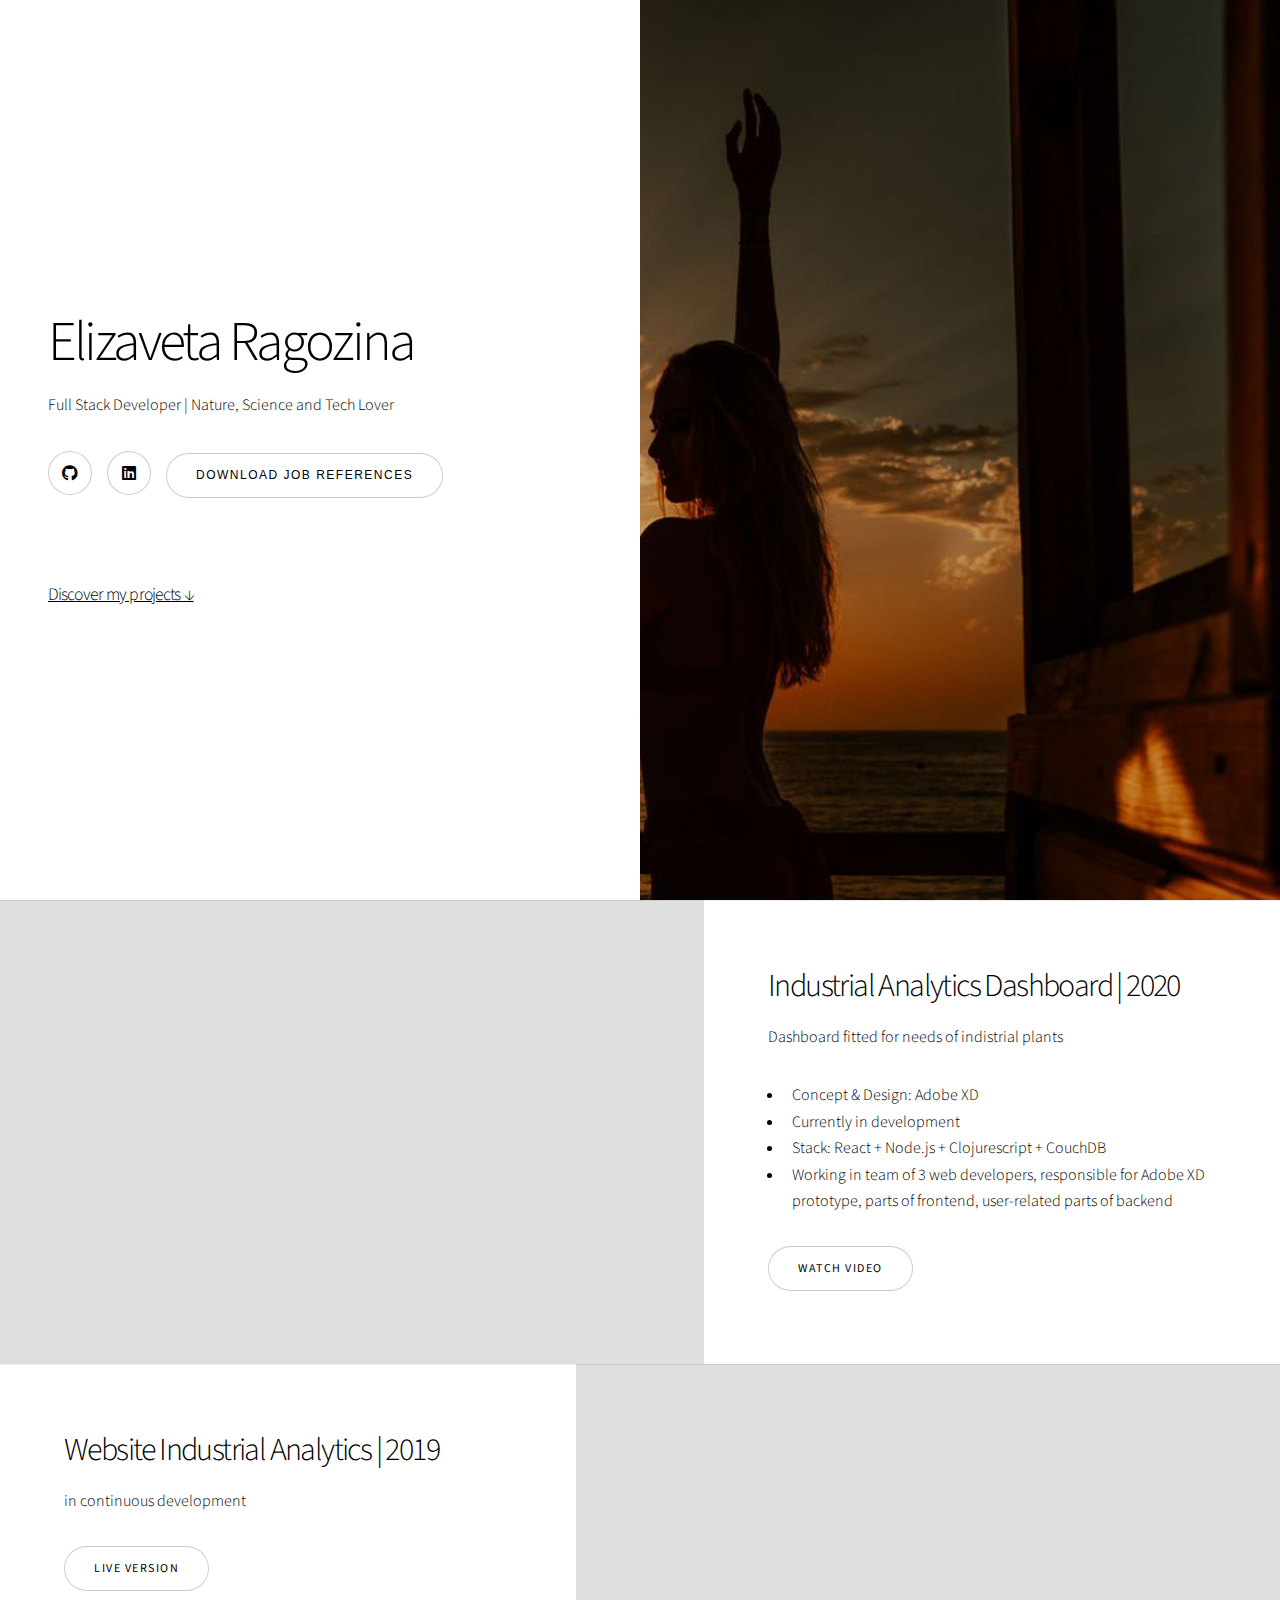
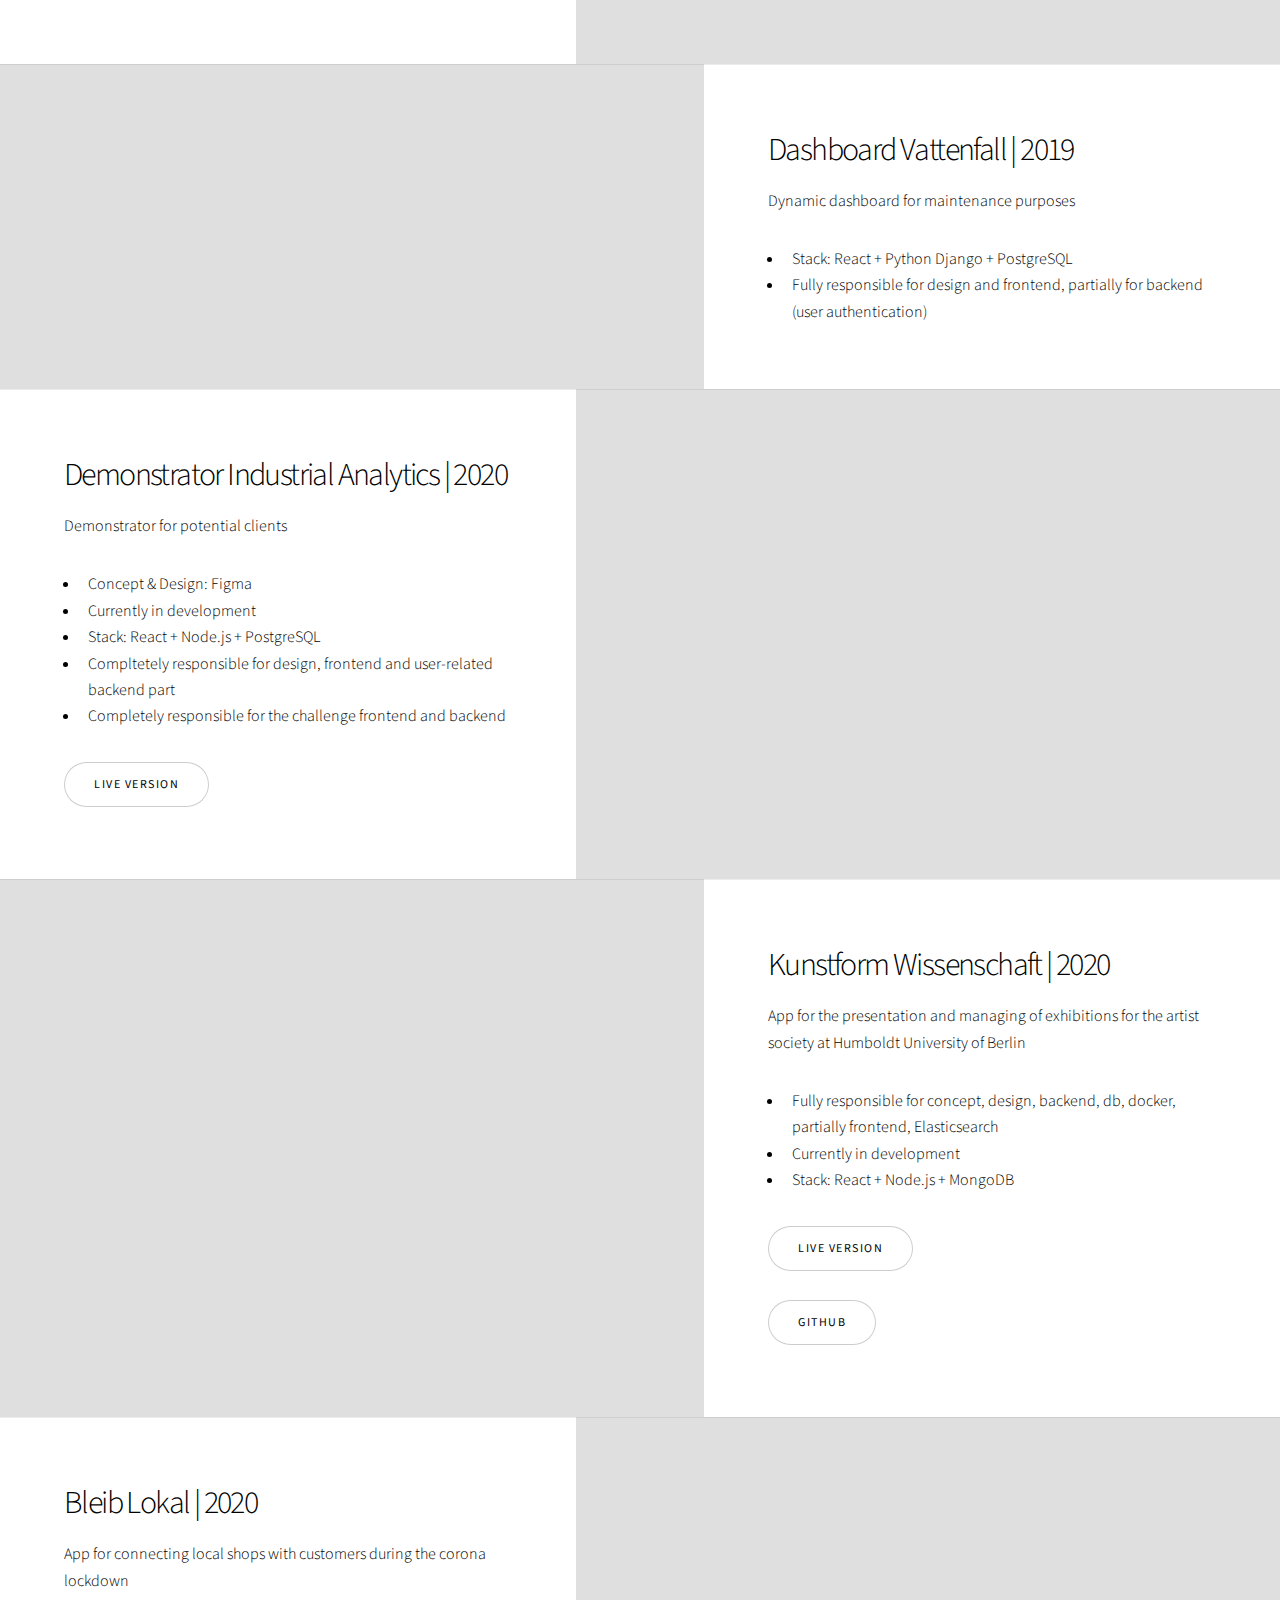
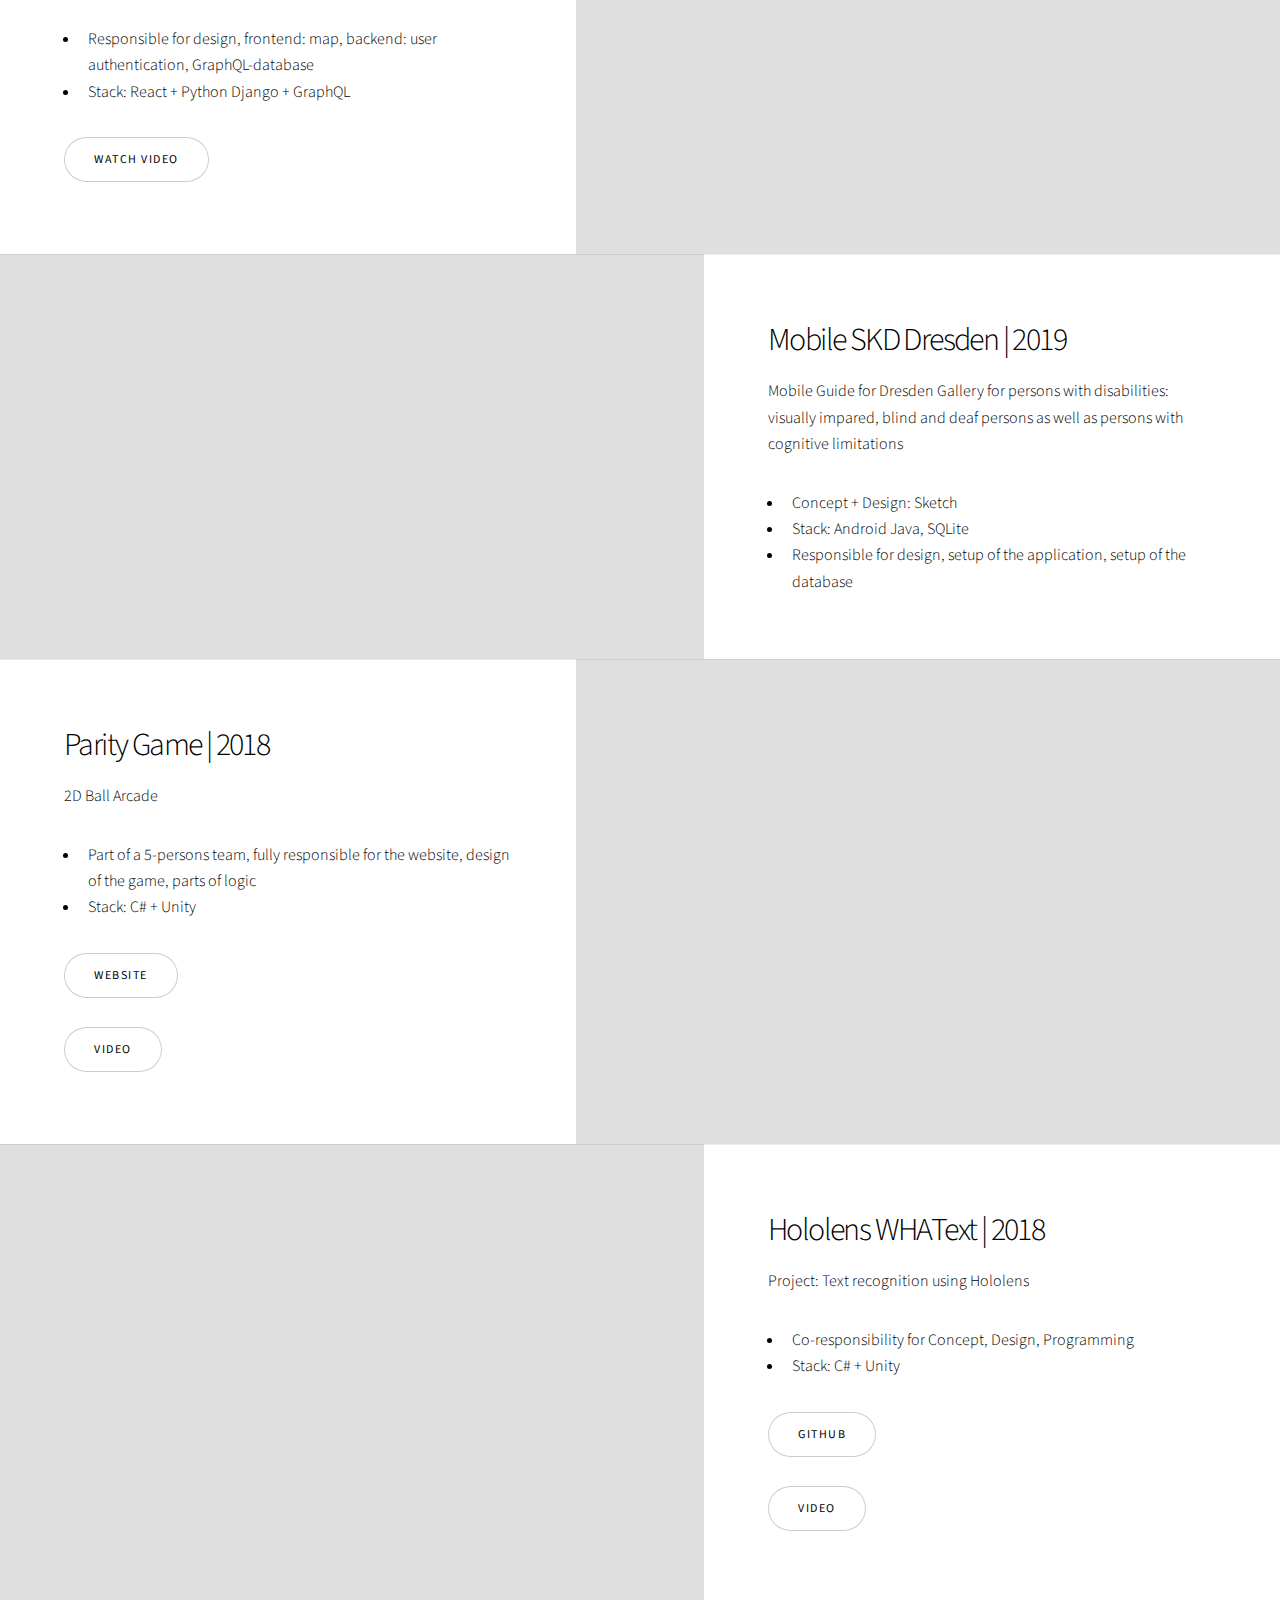
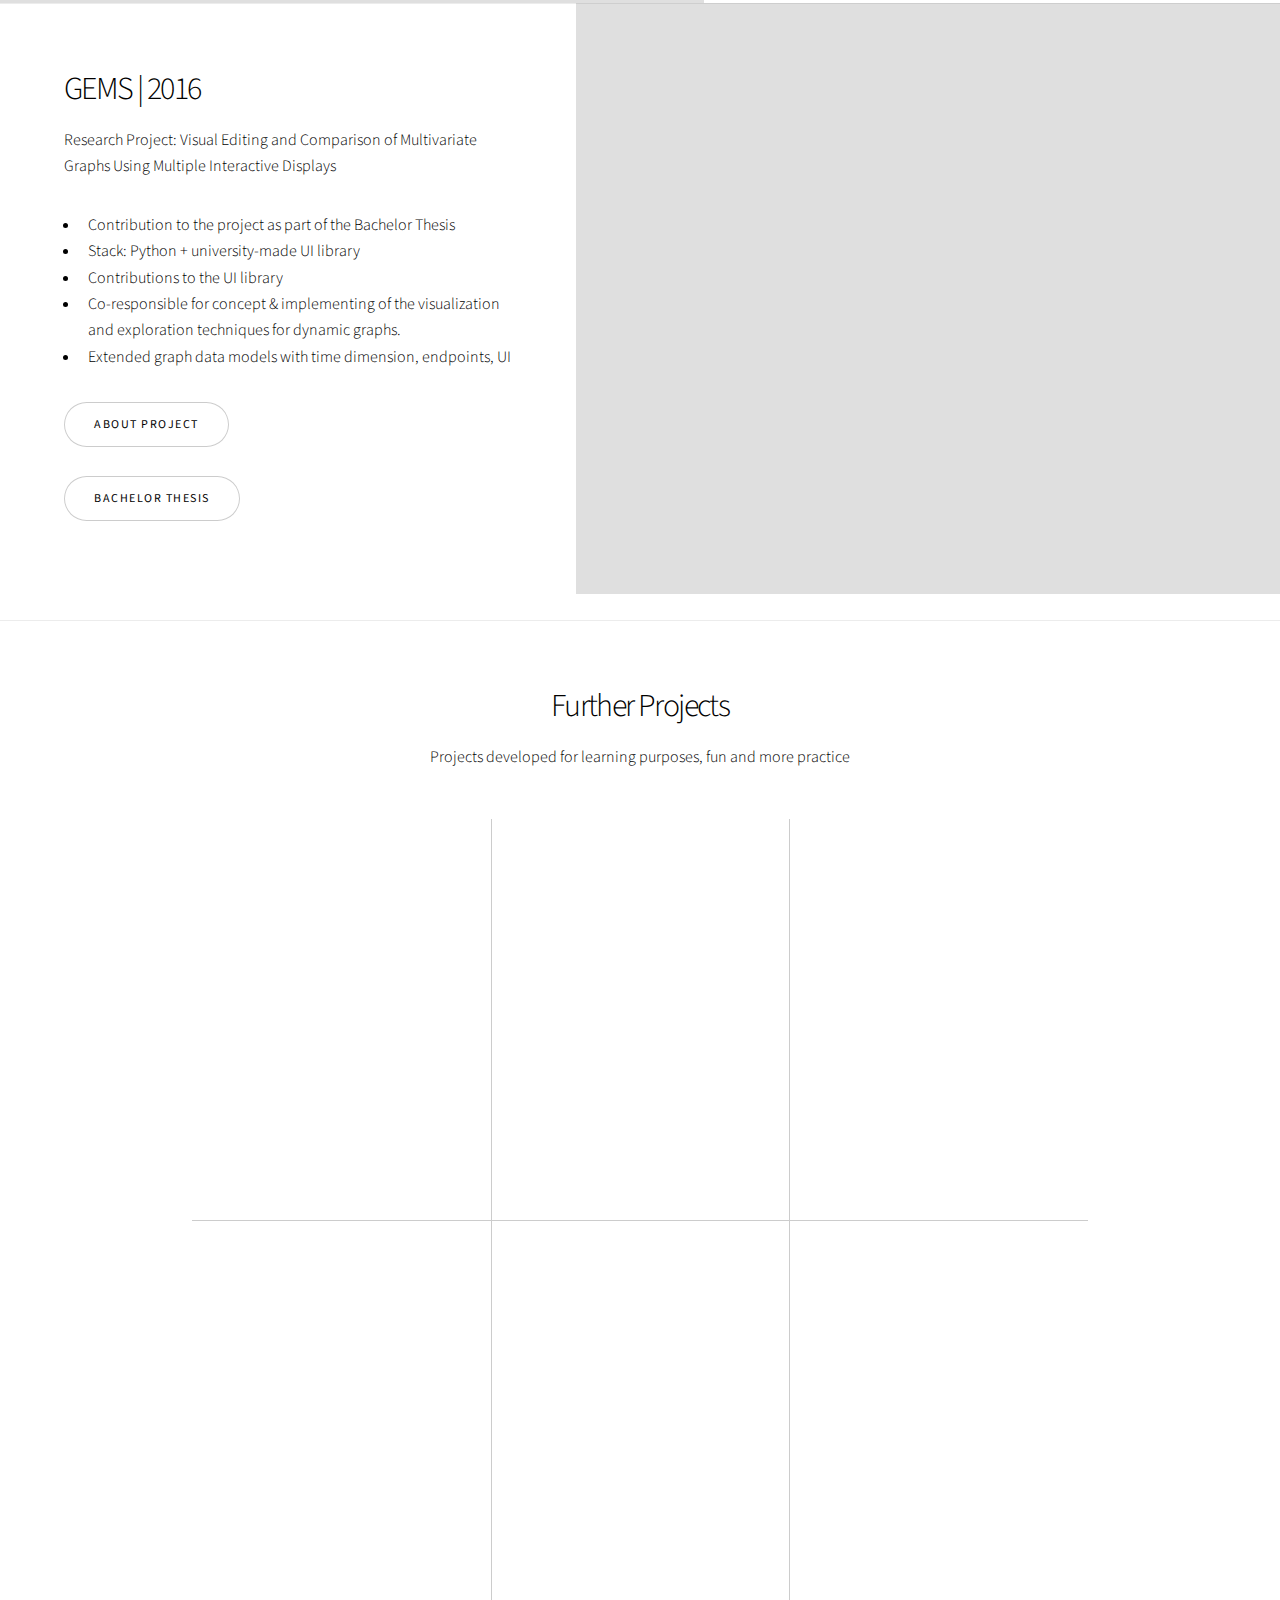
==== commit 1d911c3b: "button align" ====
--- a/index.html
+++ b/index.html
@@ -44,10 +44,11 @@
                 rel="noopener noreferrer" href="https://www.linkedin.com/in/elizaveta-ra/" class="icon brands style2 fa-linkedin"
 				  ><span class="label">LinkedIn</span></a
 				>
-			  </li>
+        </li>
+        <li><a href="Job_References_Ragozina.pdf" target="_blank"><button class="major">Download job references</button></a></li>
 	
 		  </ul>
-		  <a href="Job_References_Ragozina.pdf" target="_blank"><button class="major">Download my job references</button></a>
+		  
 		  <br><br>
           <a href="#first"><h4>Discover my projects &darr;</h4></a>
         </div>
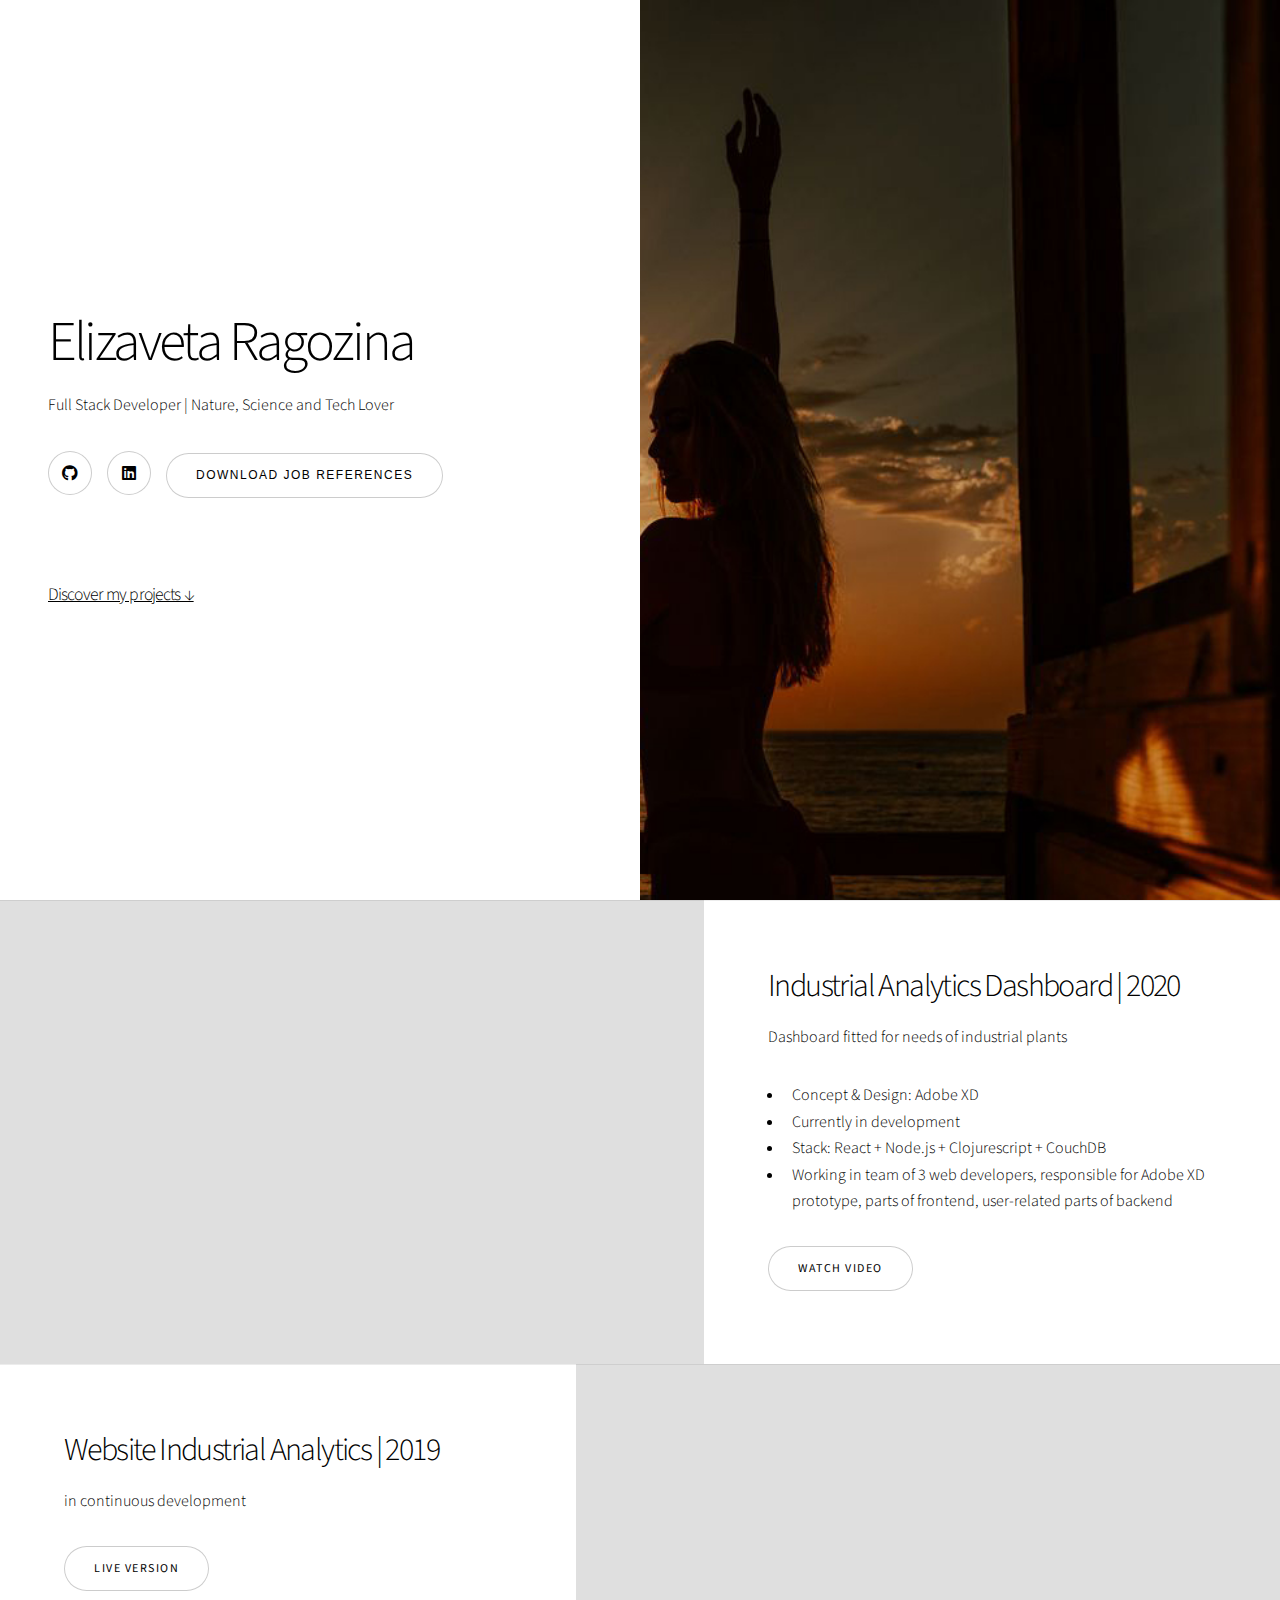
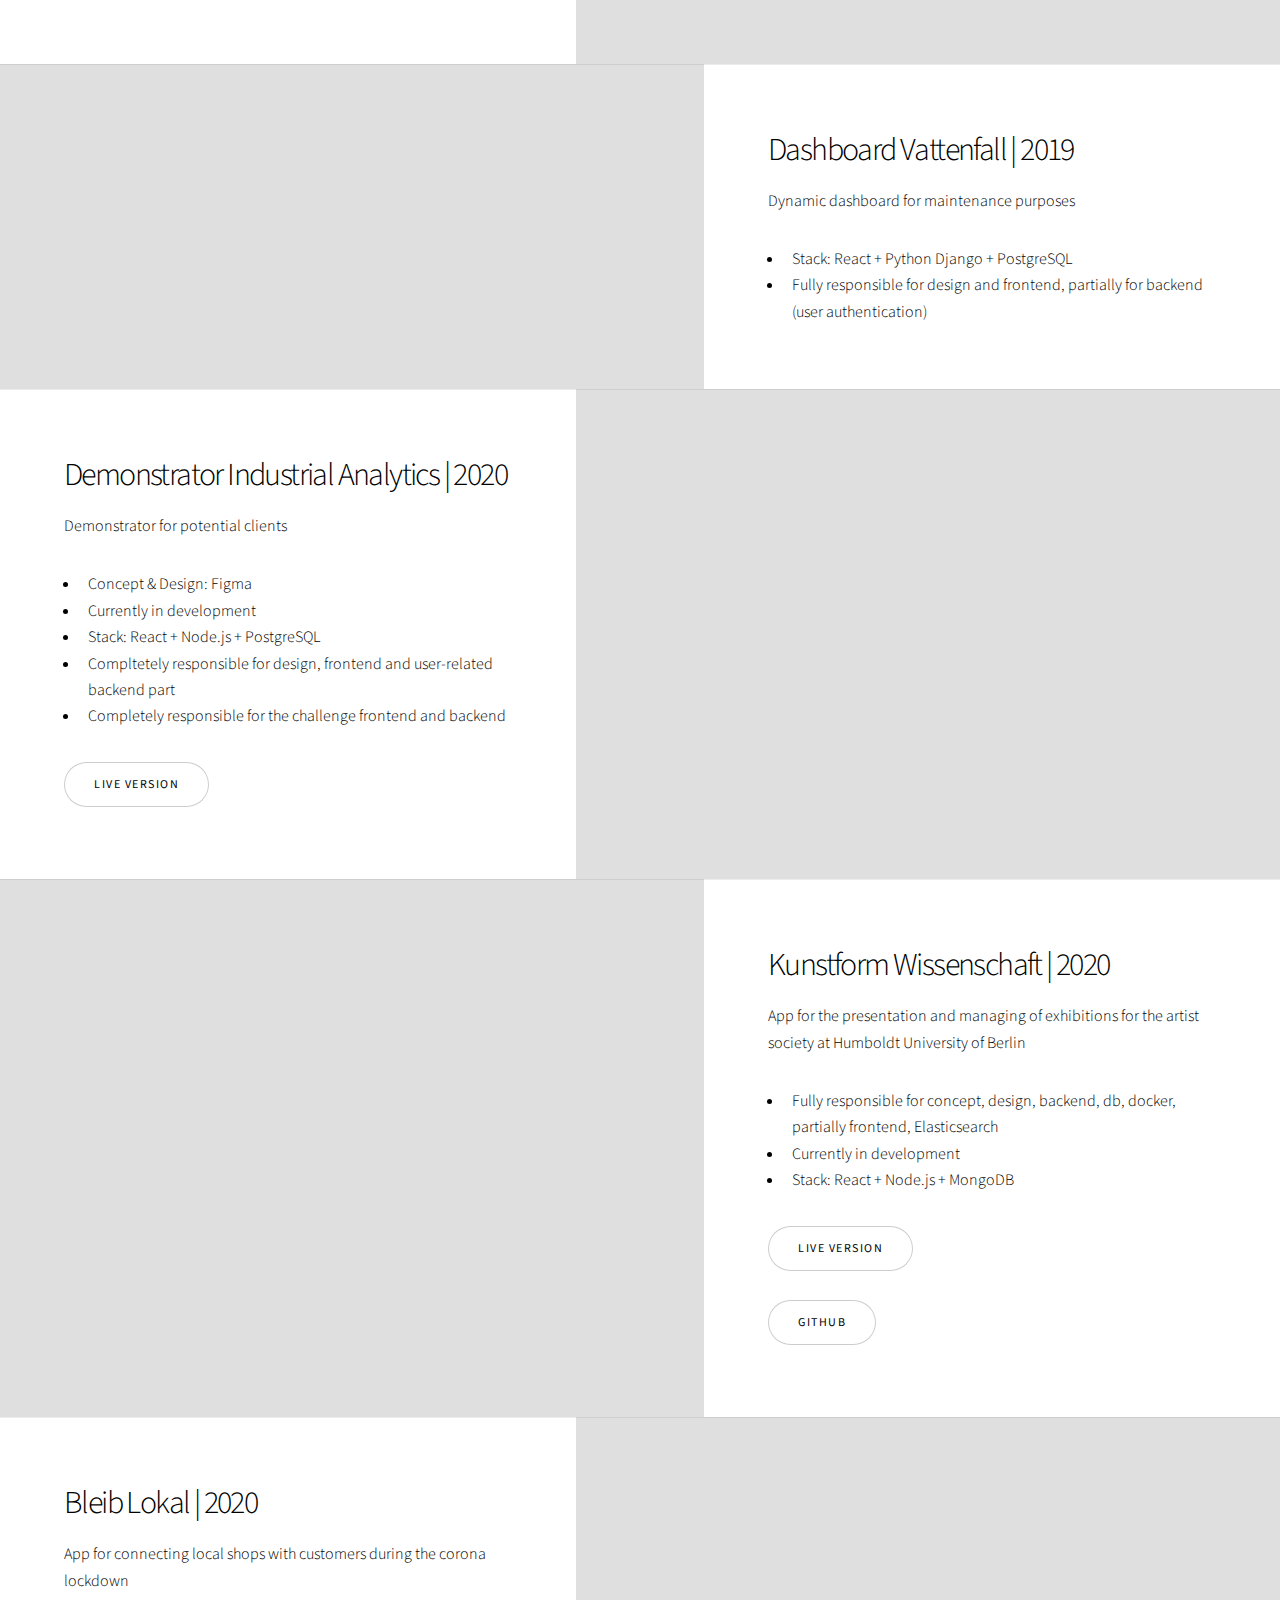
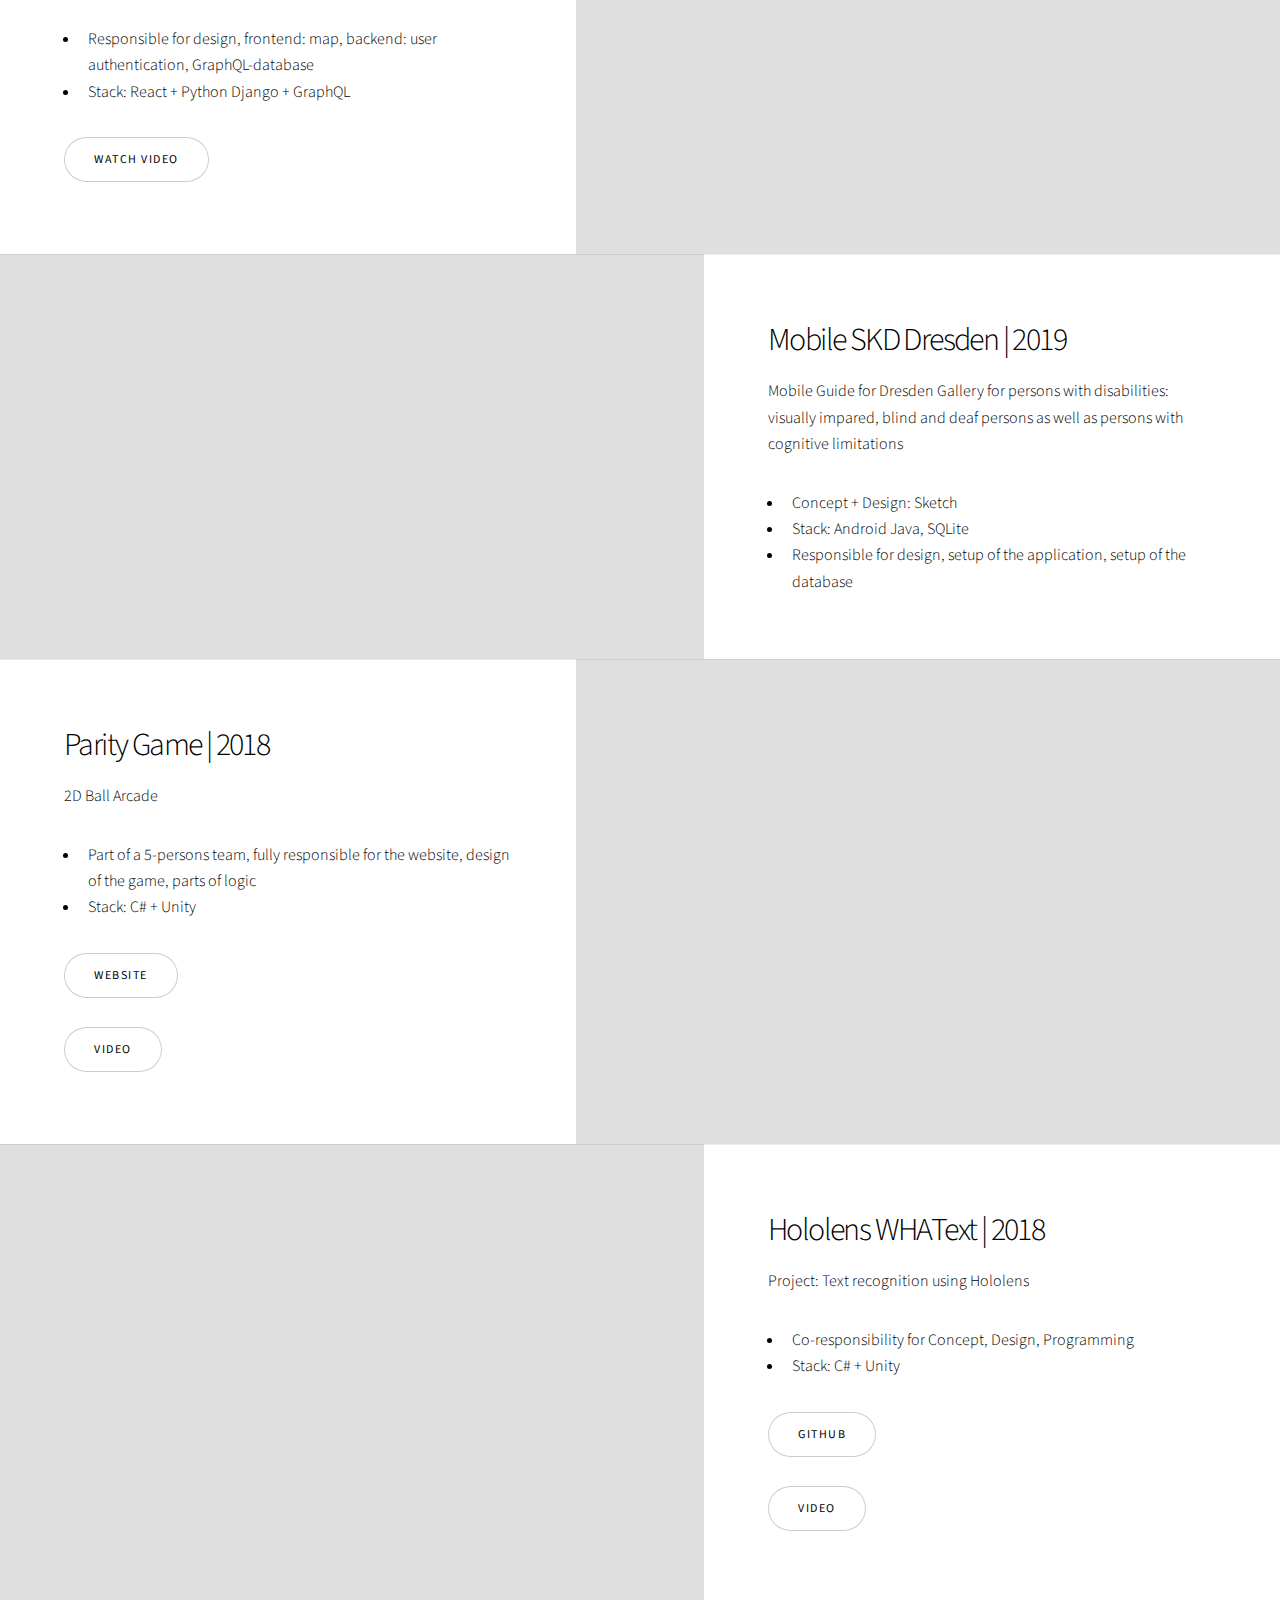
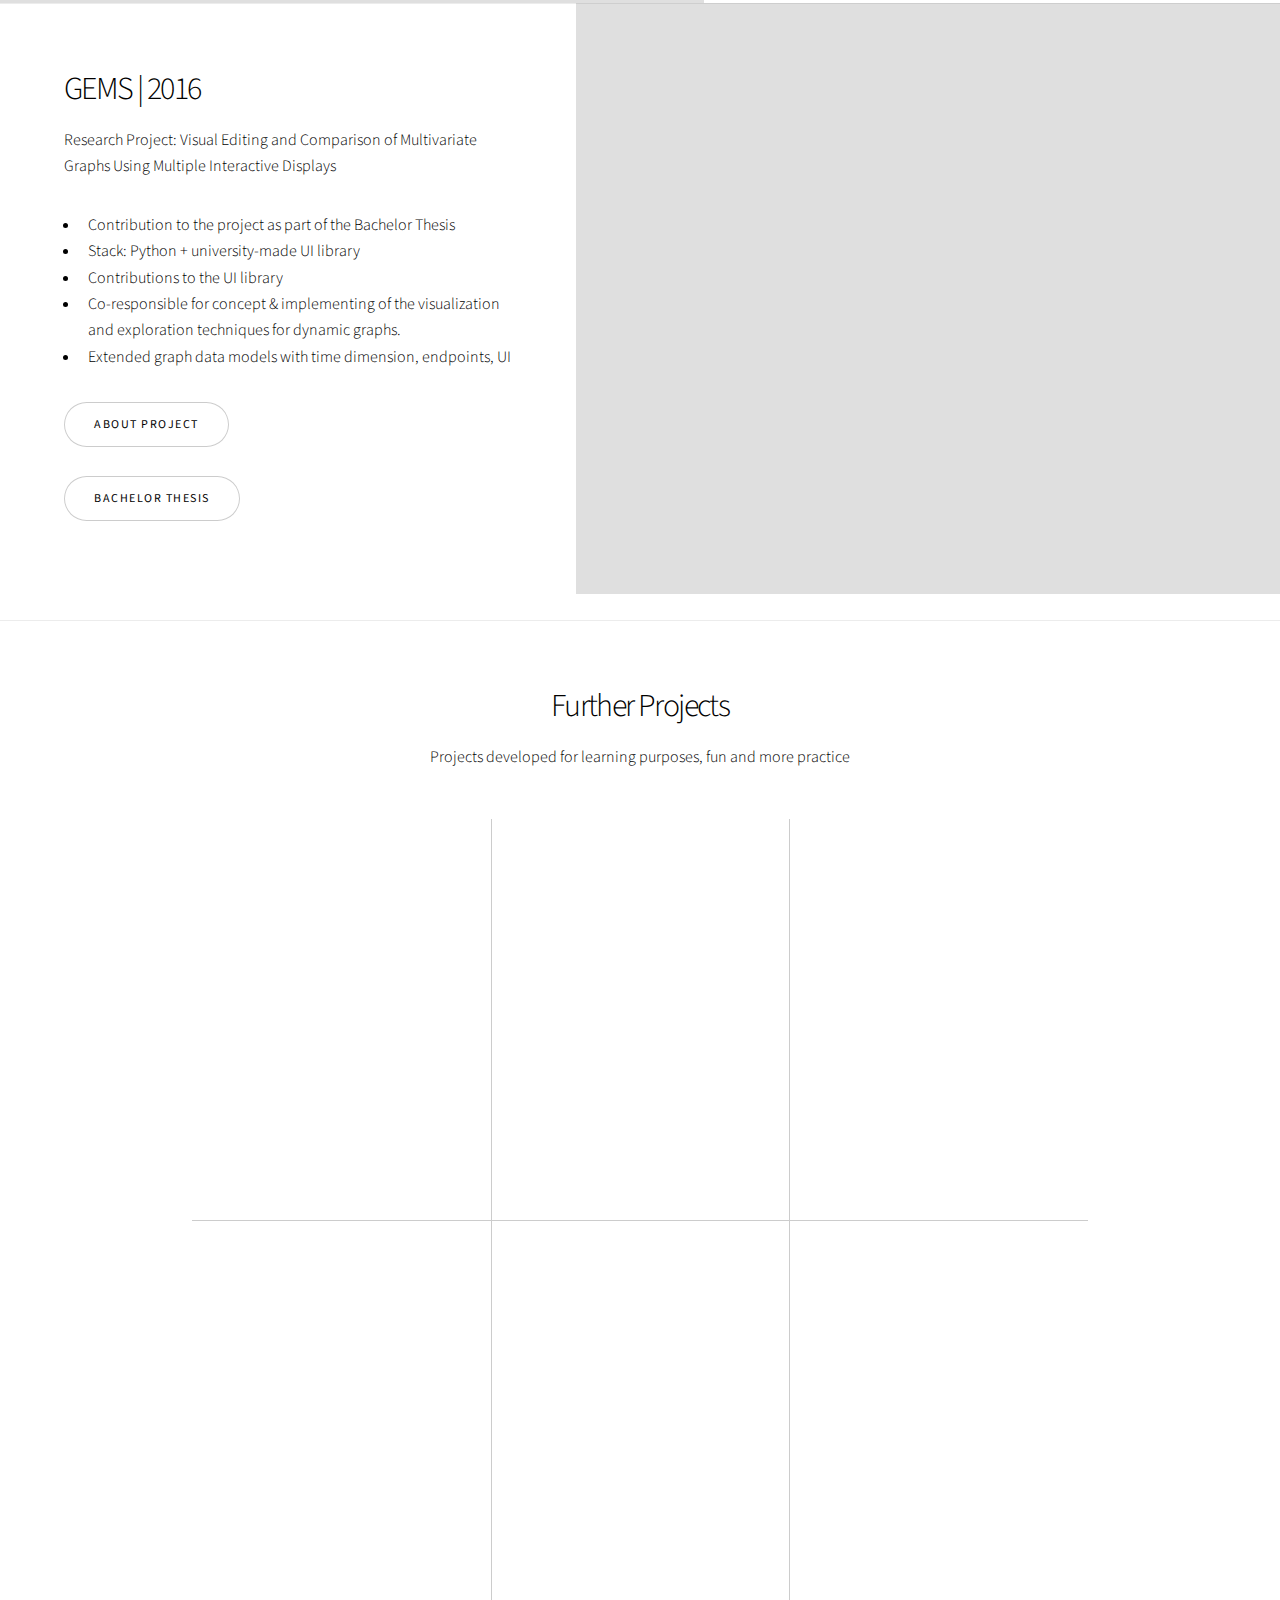
==== commit 90915279: "Update index.html" ====
--- a/index.html
+++ b/index.html
@@ -66,7 +66,7 @@
       >
         <div class="content">
           <h2>Industrial Analytics Dashboard | 2020</h2>
-          <p>Dashboard fitted for needs of indistrial plants</p>
+          <p>Dashboard fitted for needs of industrial plants</p>
           <ul>
             <li>Concept & Design: Adobe XD</li>
             <li>Currently in development</li>
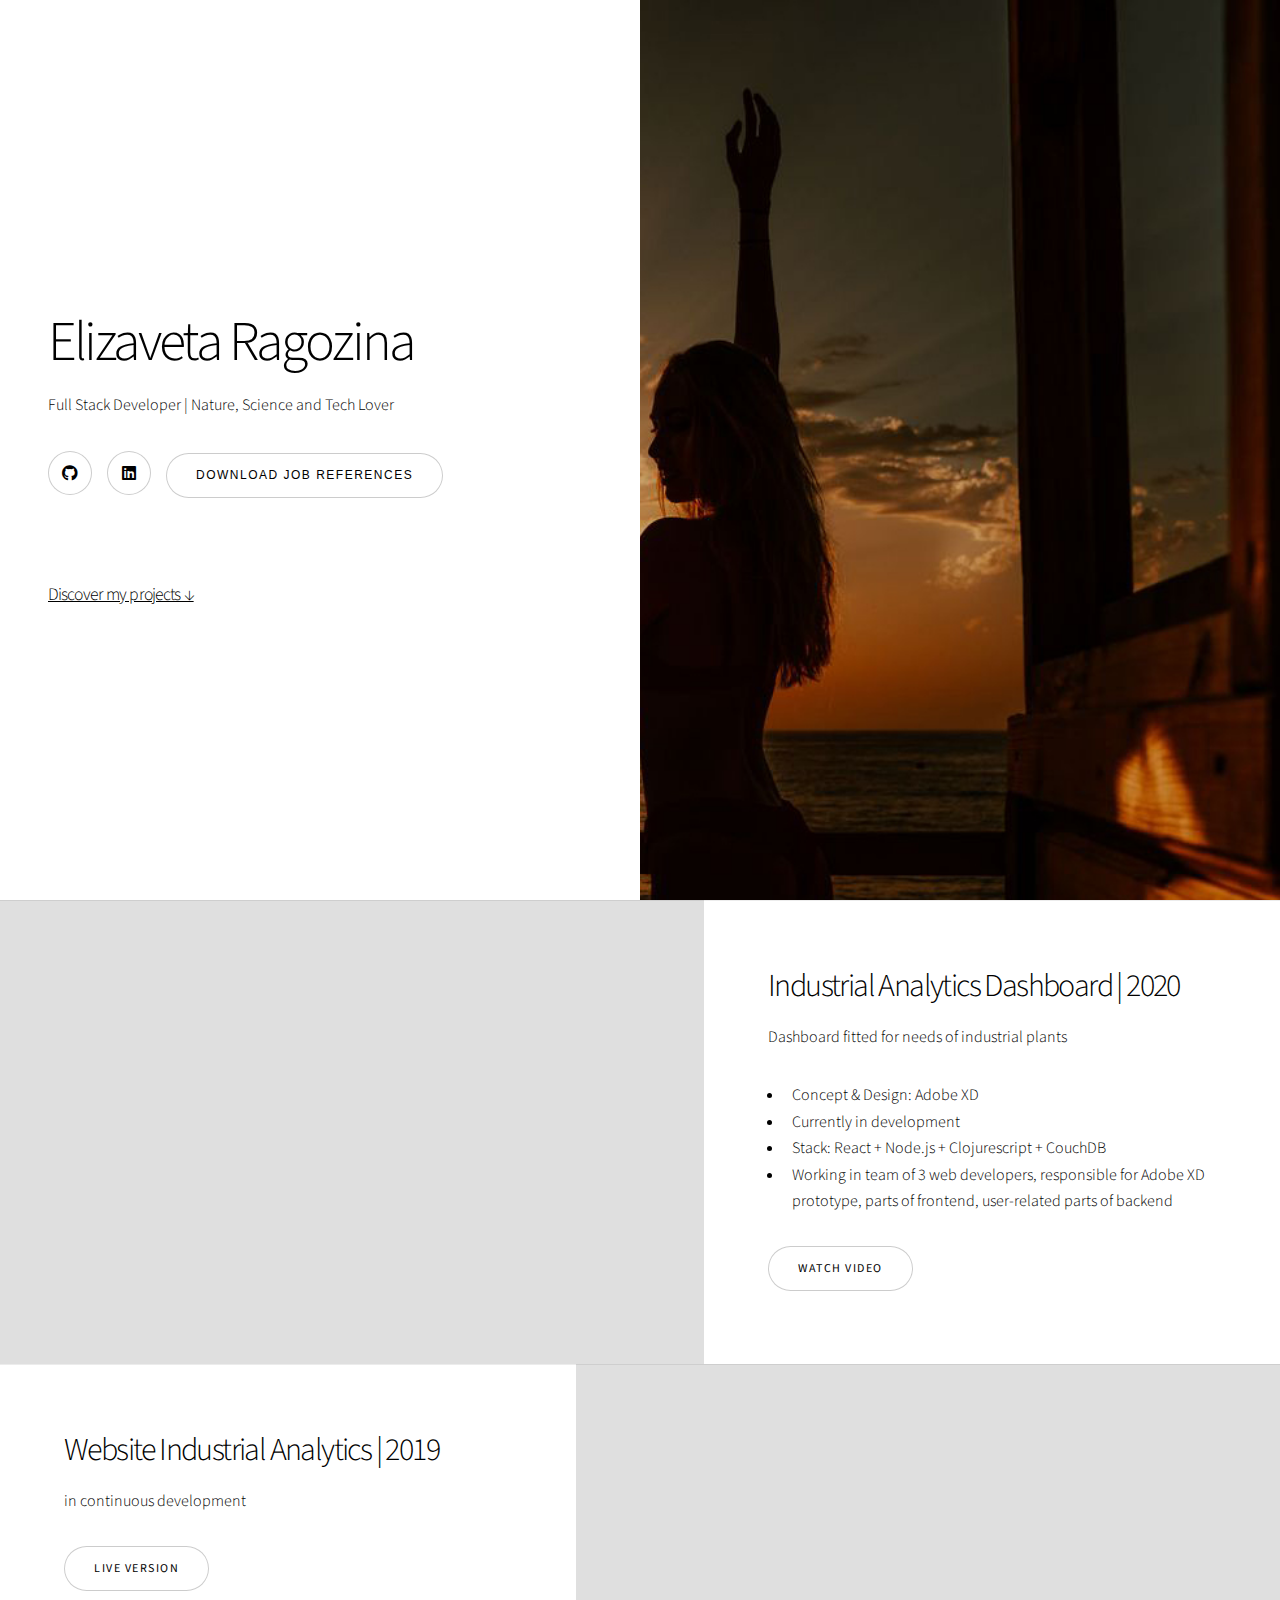
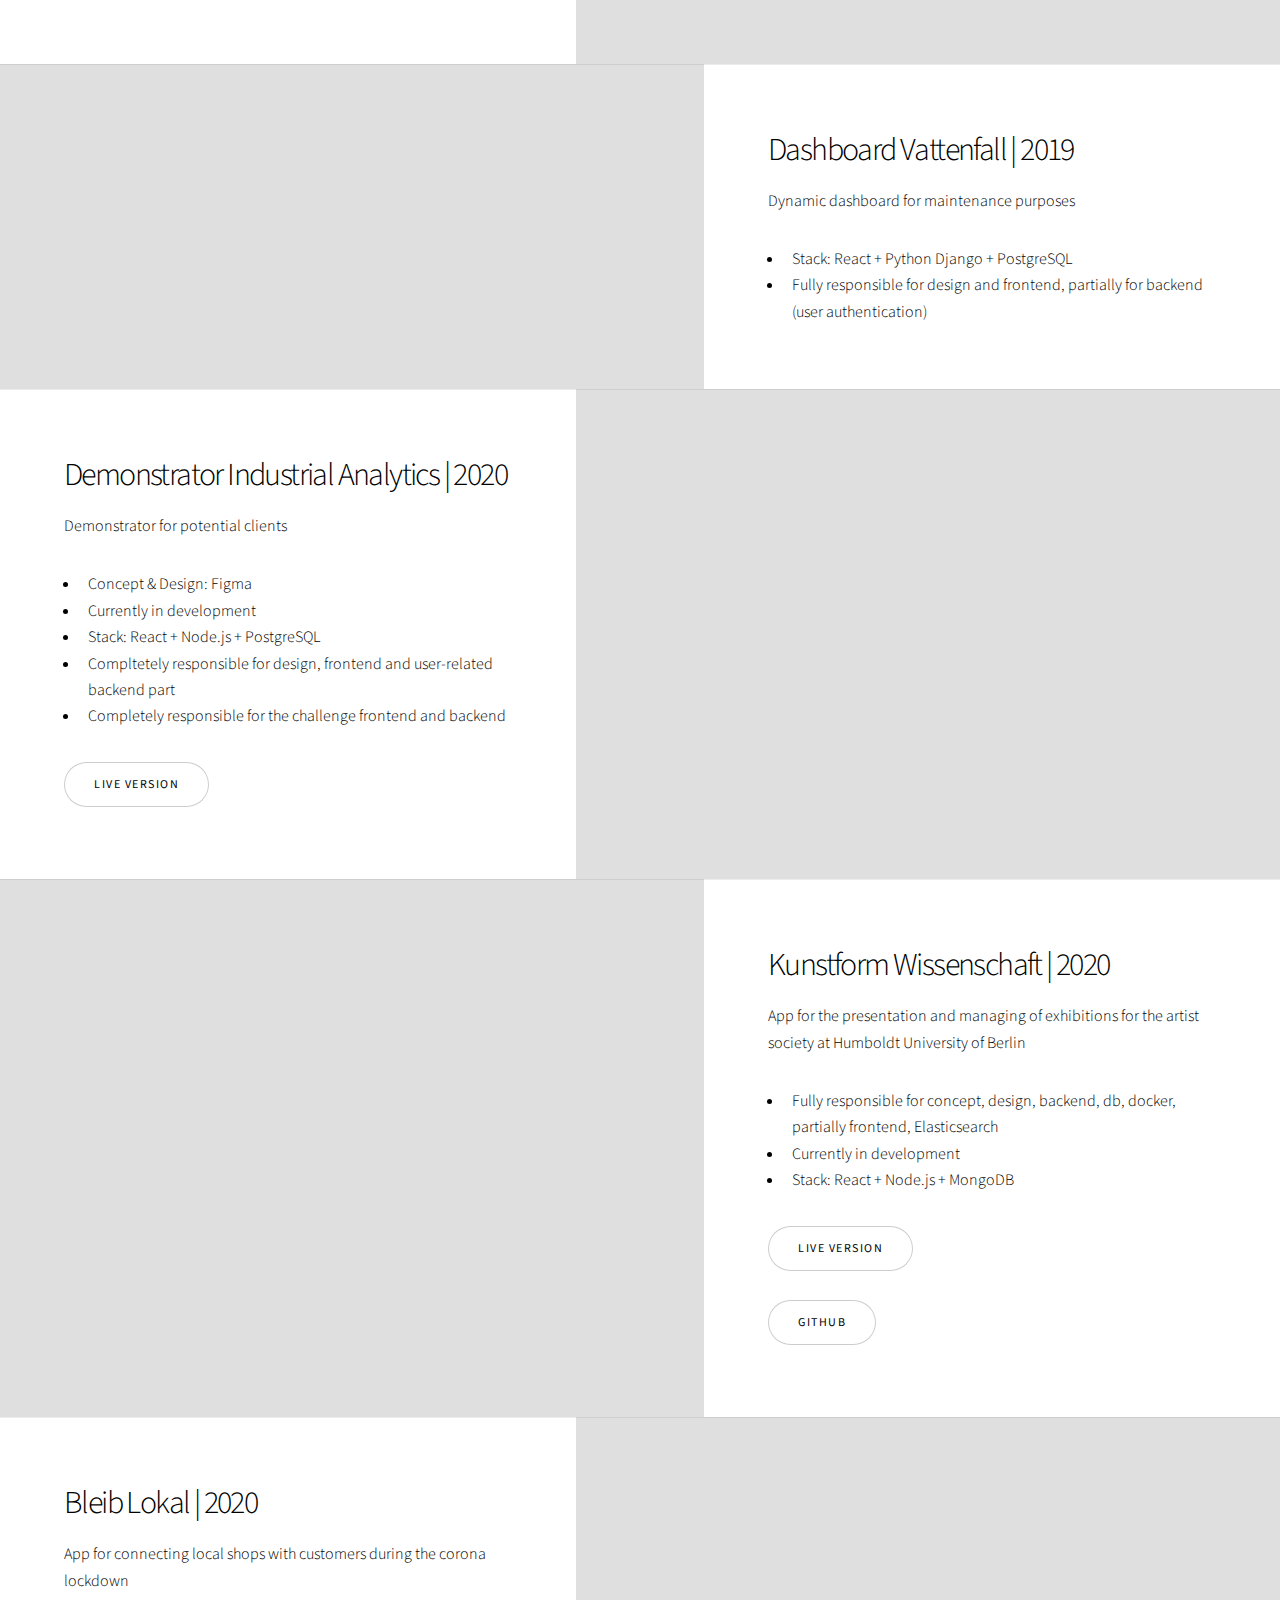
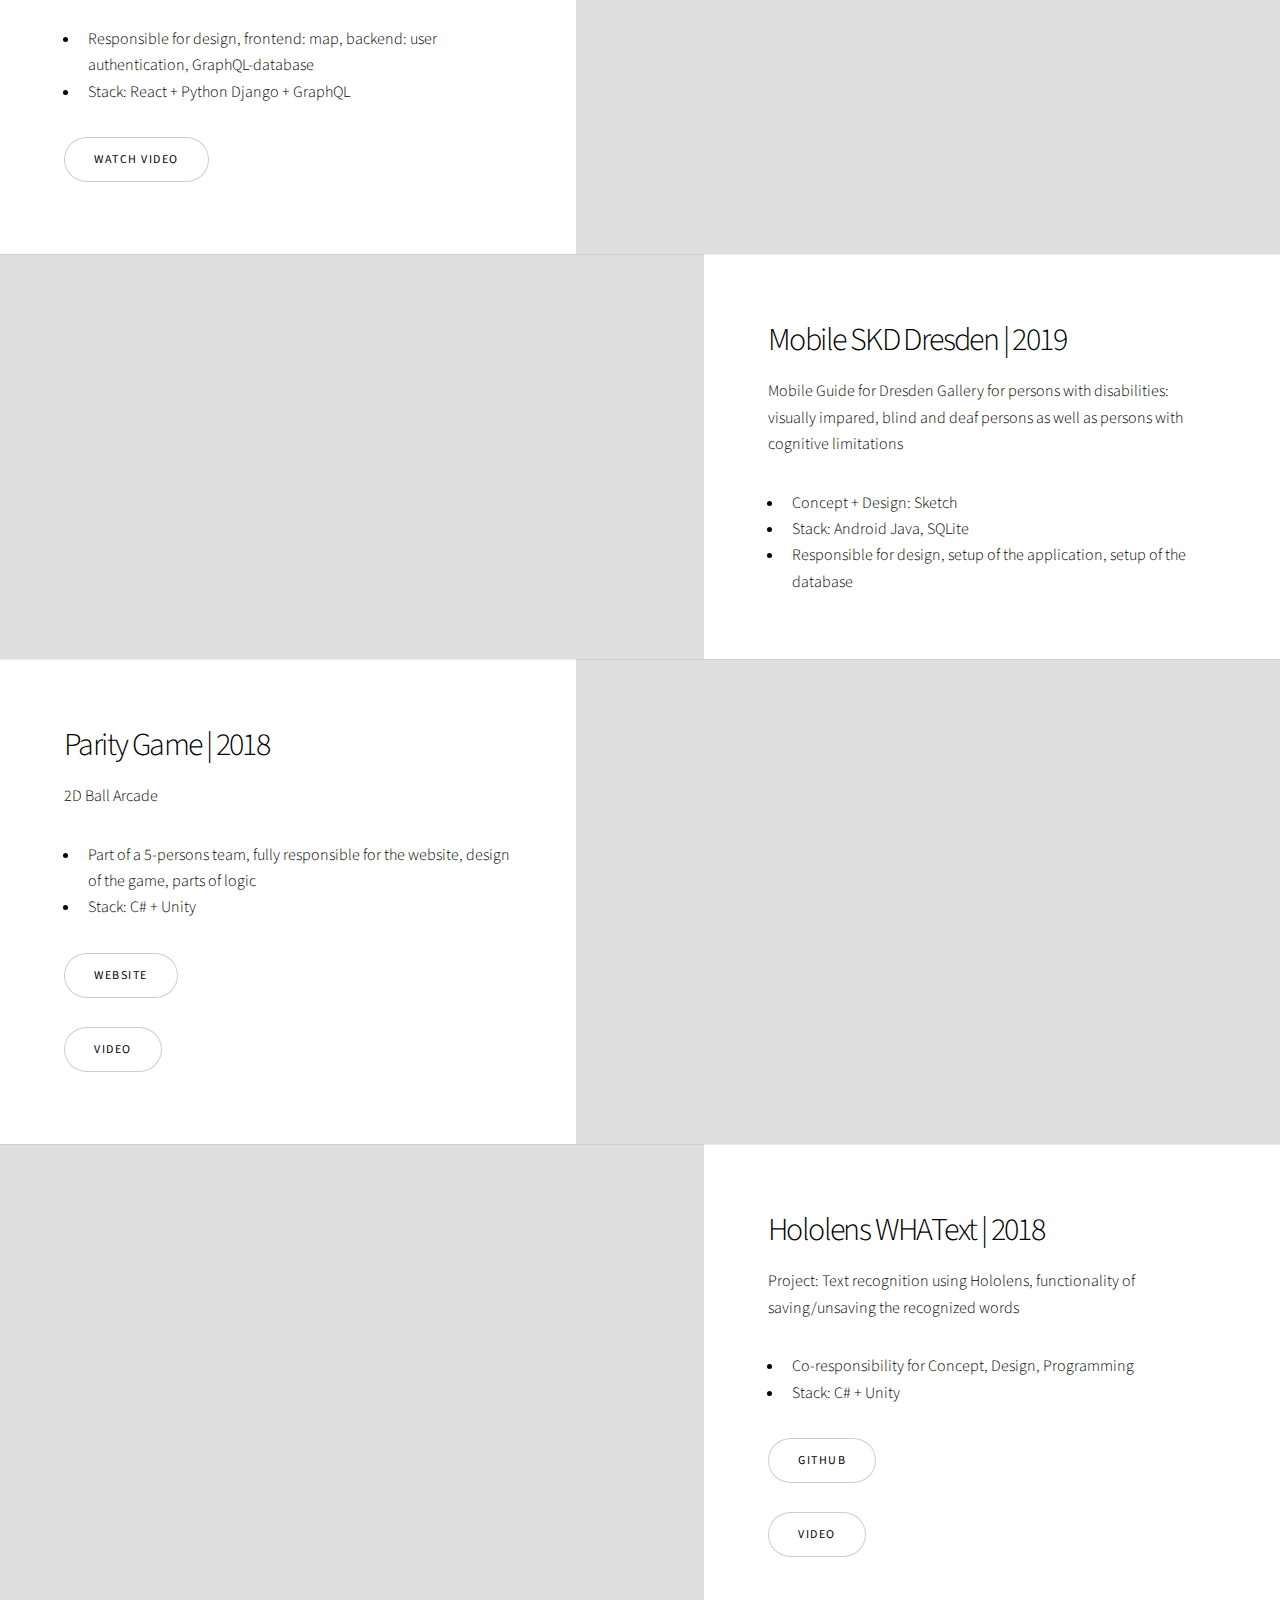
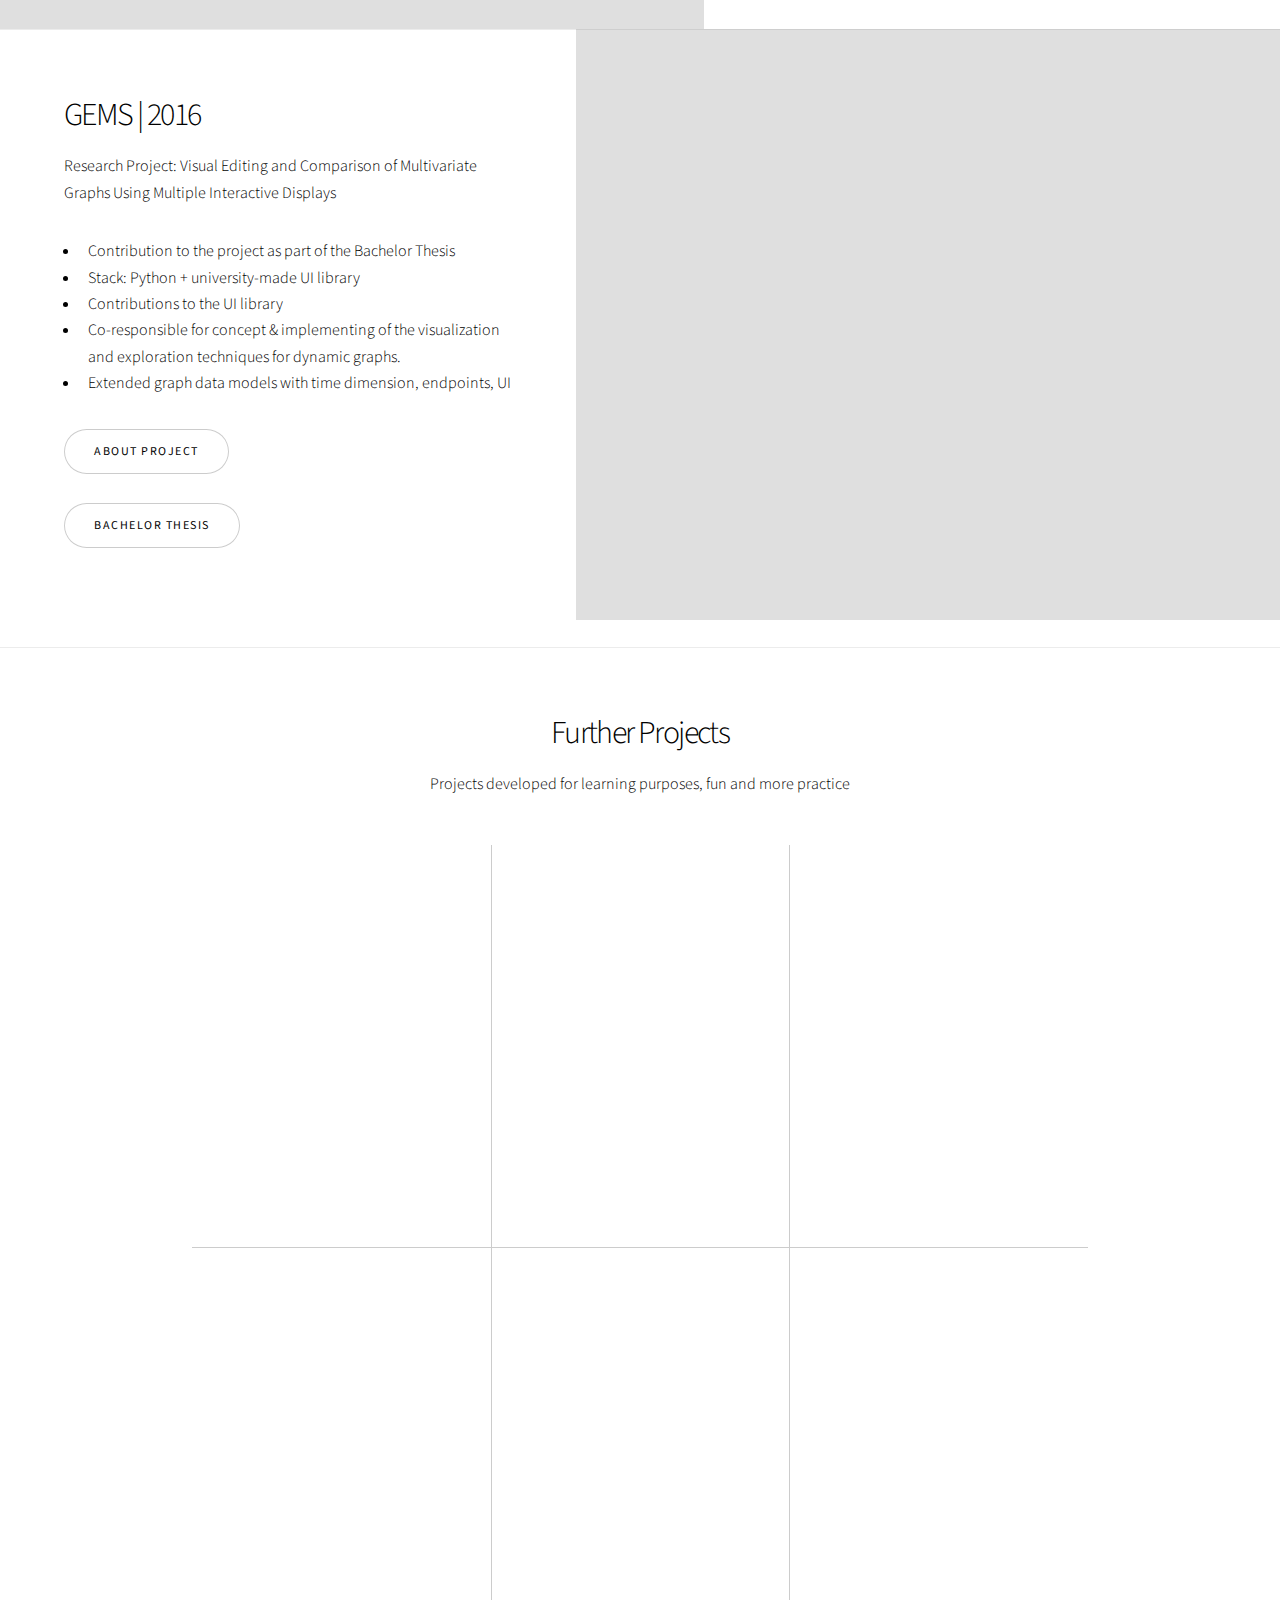
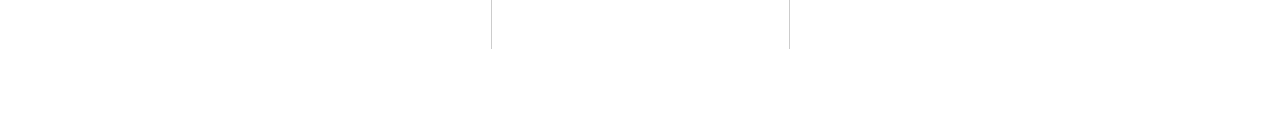
==== commit 1e7f257f: "Update index.html" ====
--- a/index.html
+++ b/index.html
@@ -337,7 +337,7 @@
       >
         <div class="content">
           <h2>Hololens WHAText | 2018</h2>
-          <p>Project: Text recognition using Hololens</p>
+          <p>Project: Text recognition using Hololens, functionality of saving/unsaving the recognized words</p>
 
           <ul>
             <li>Co-responsibility for Concept, Design, Programming</li>
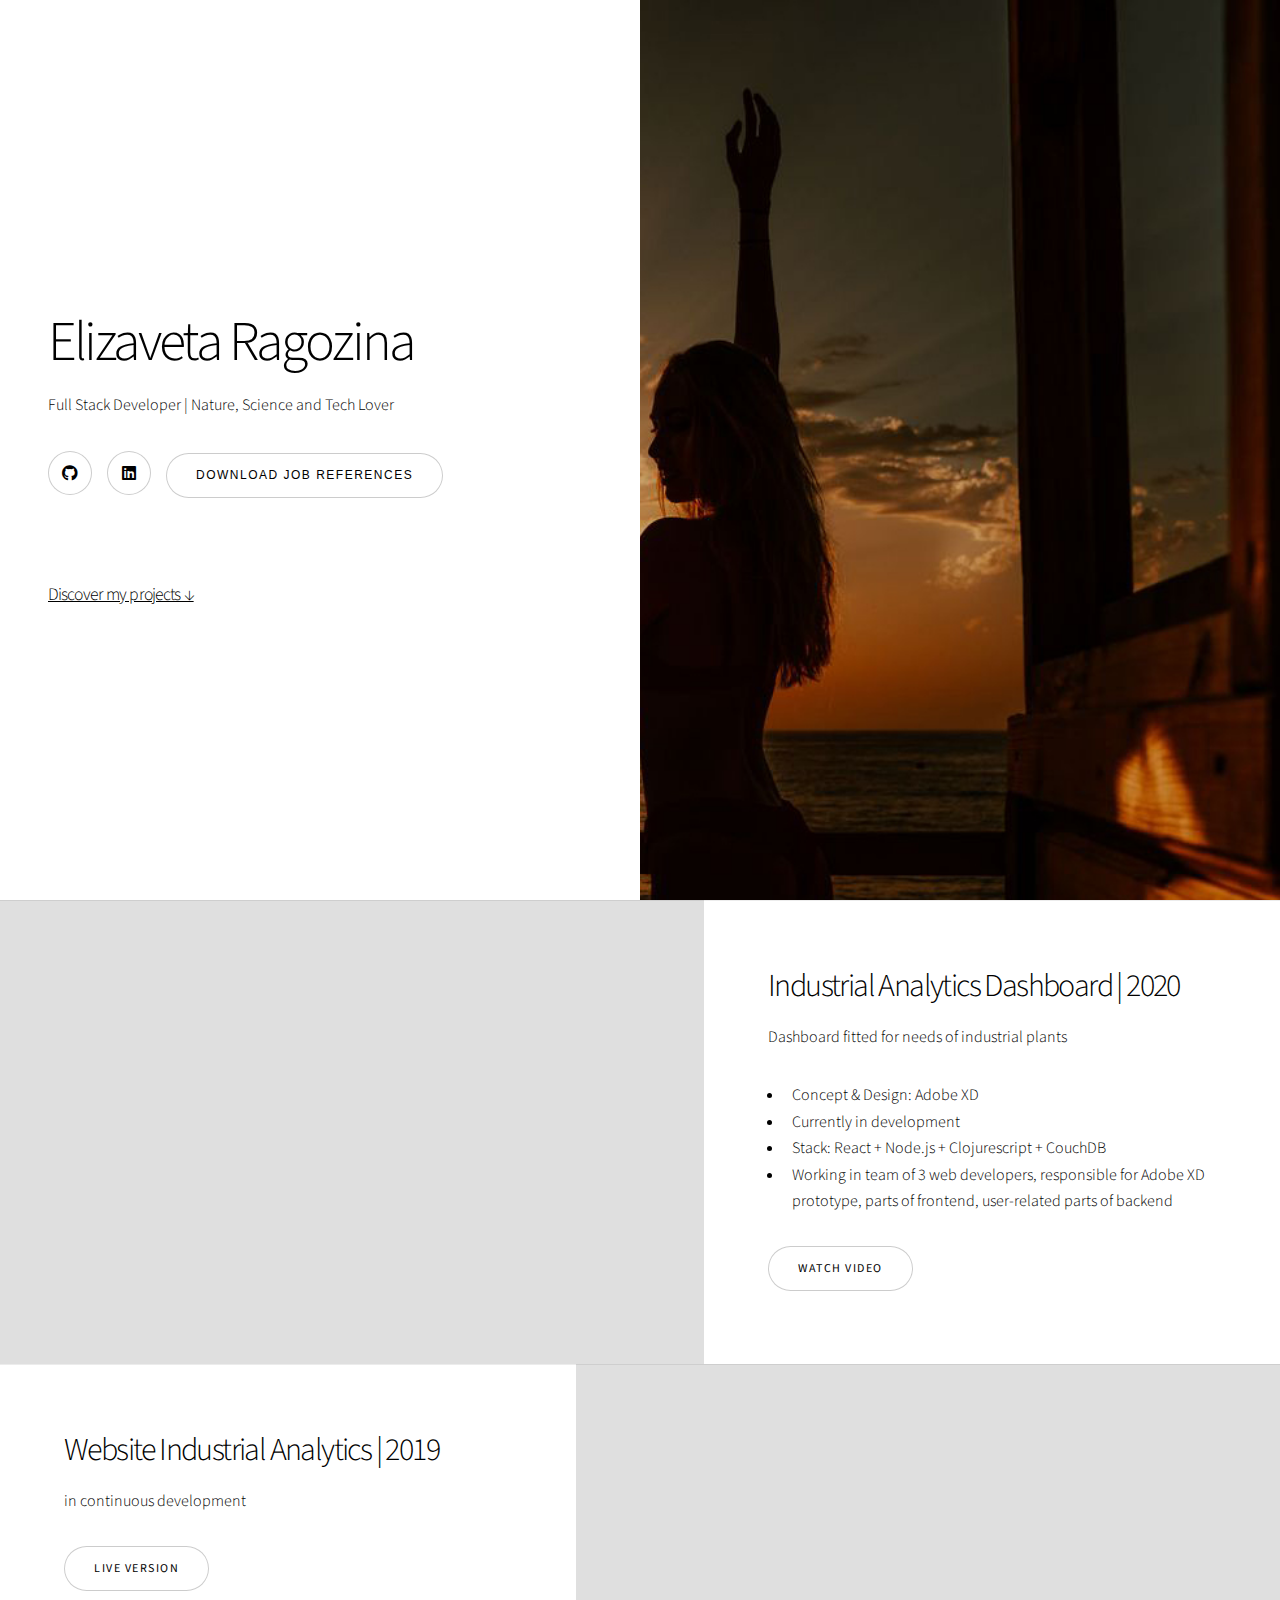
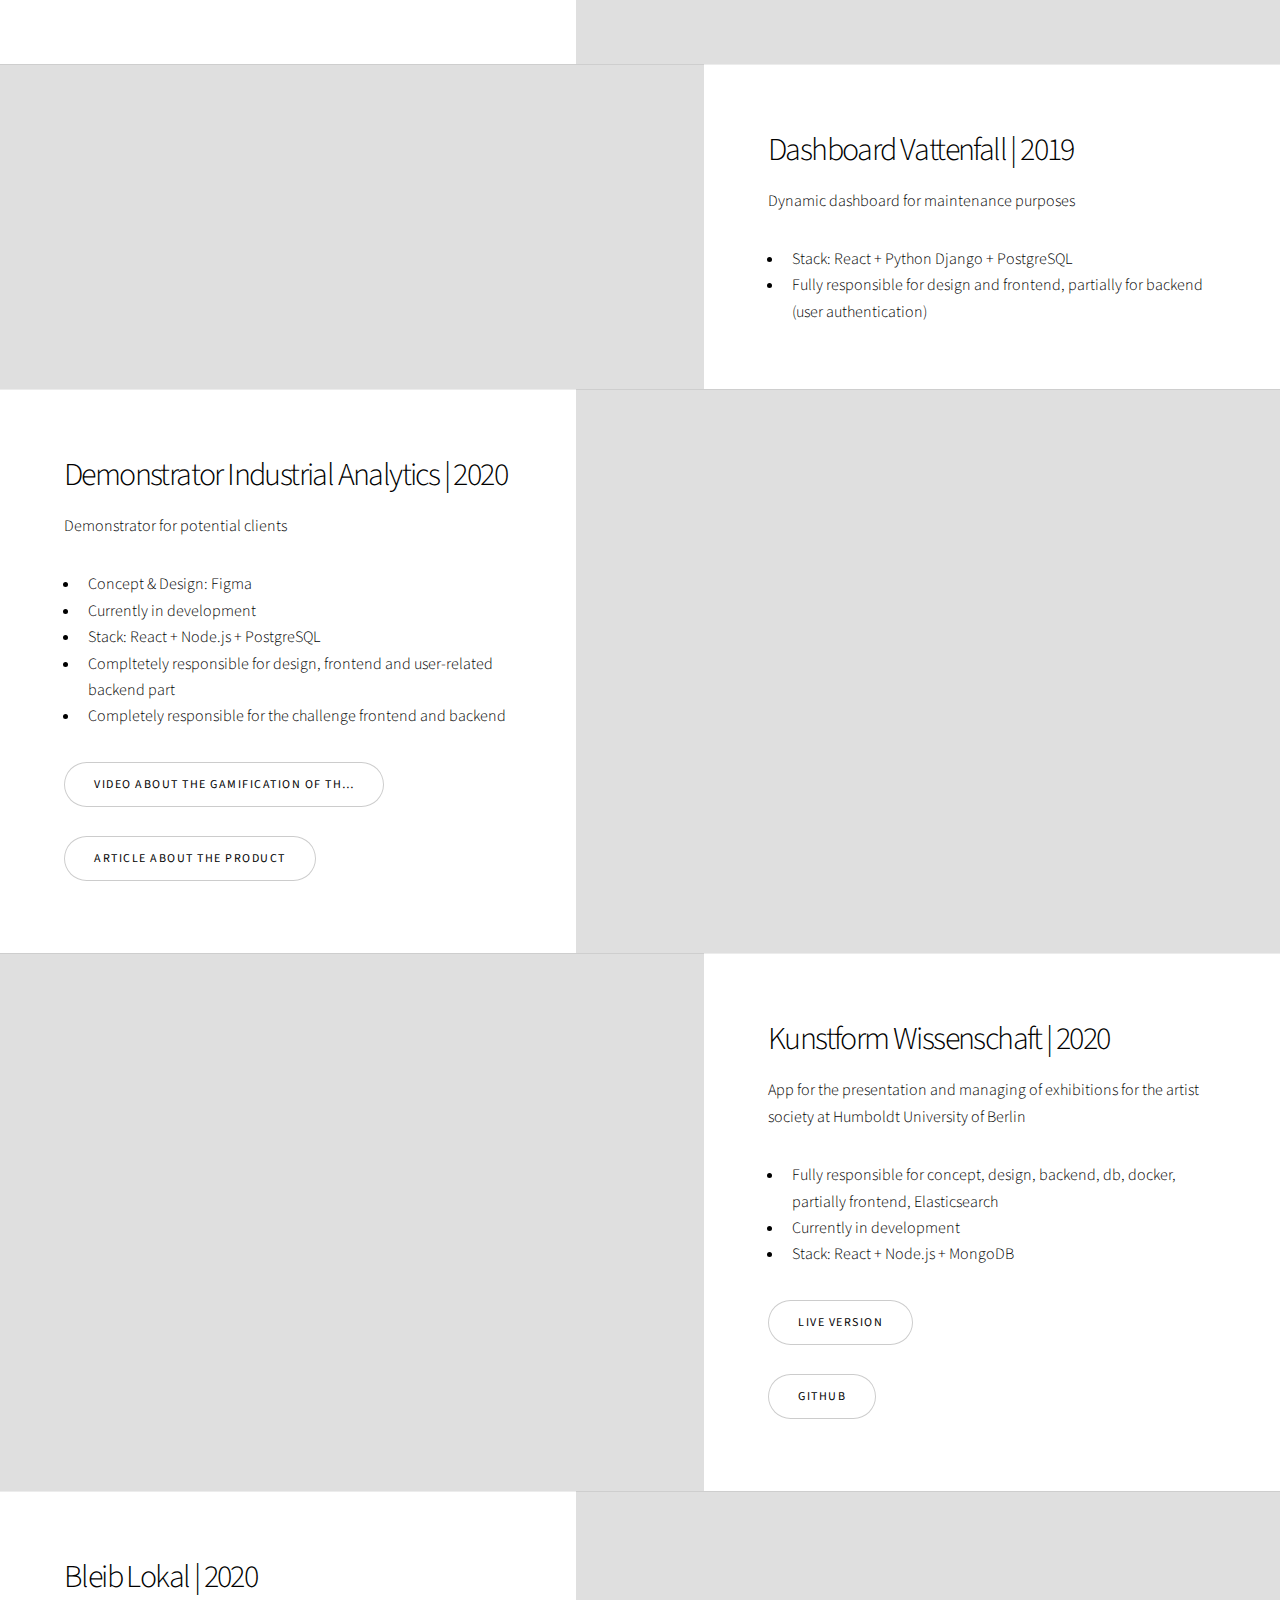
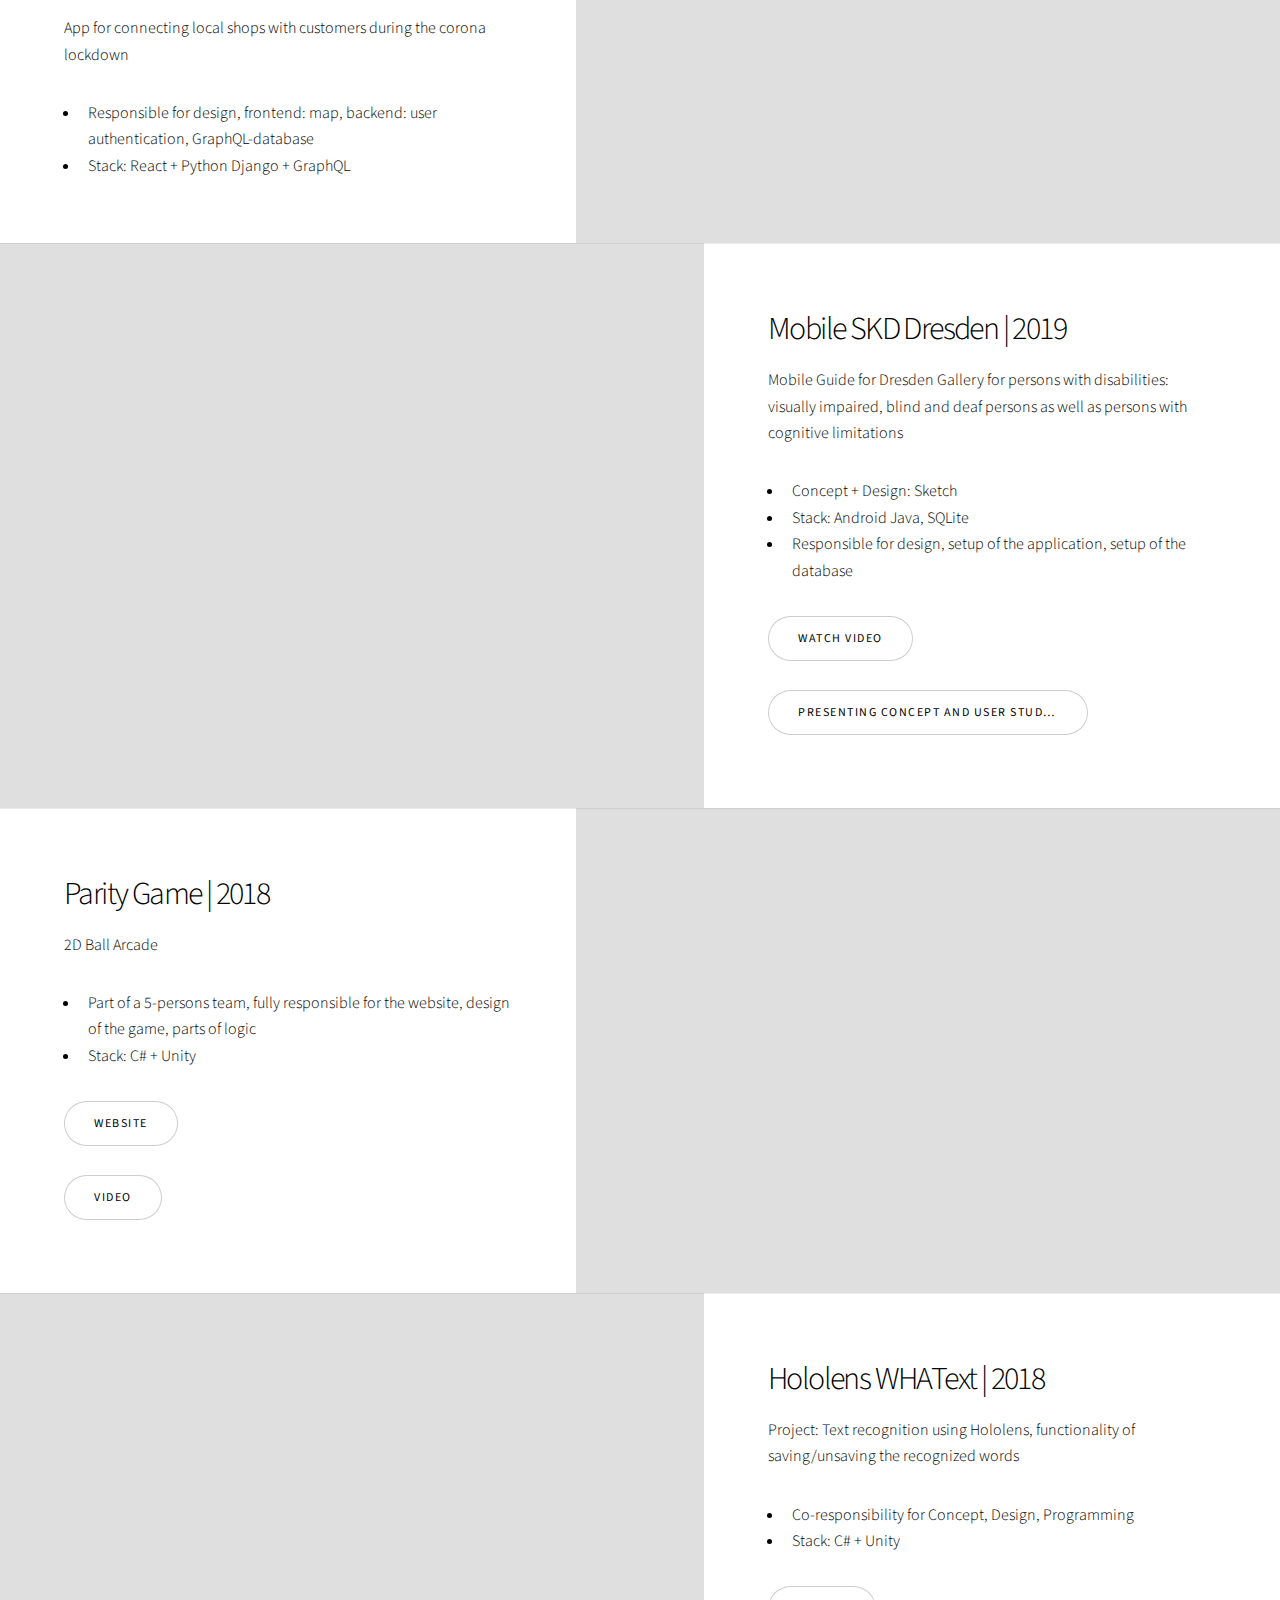
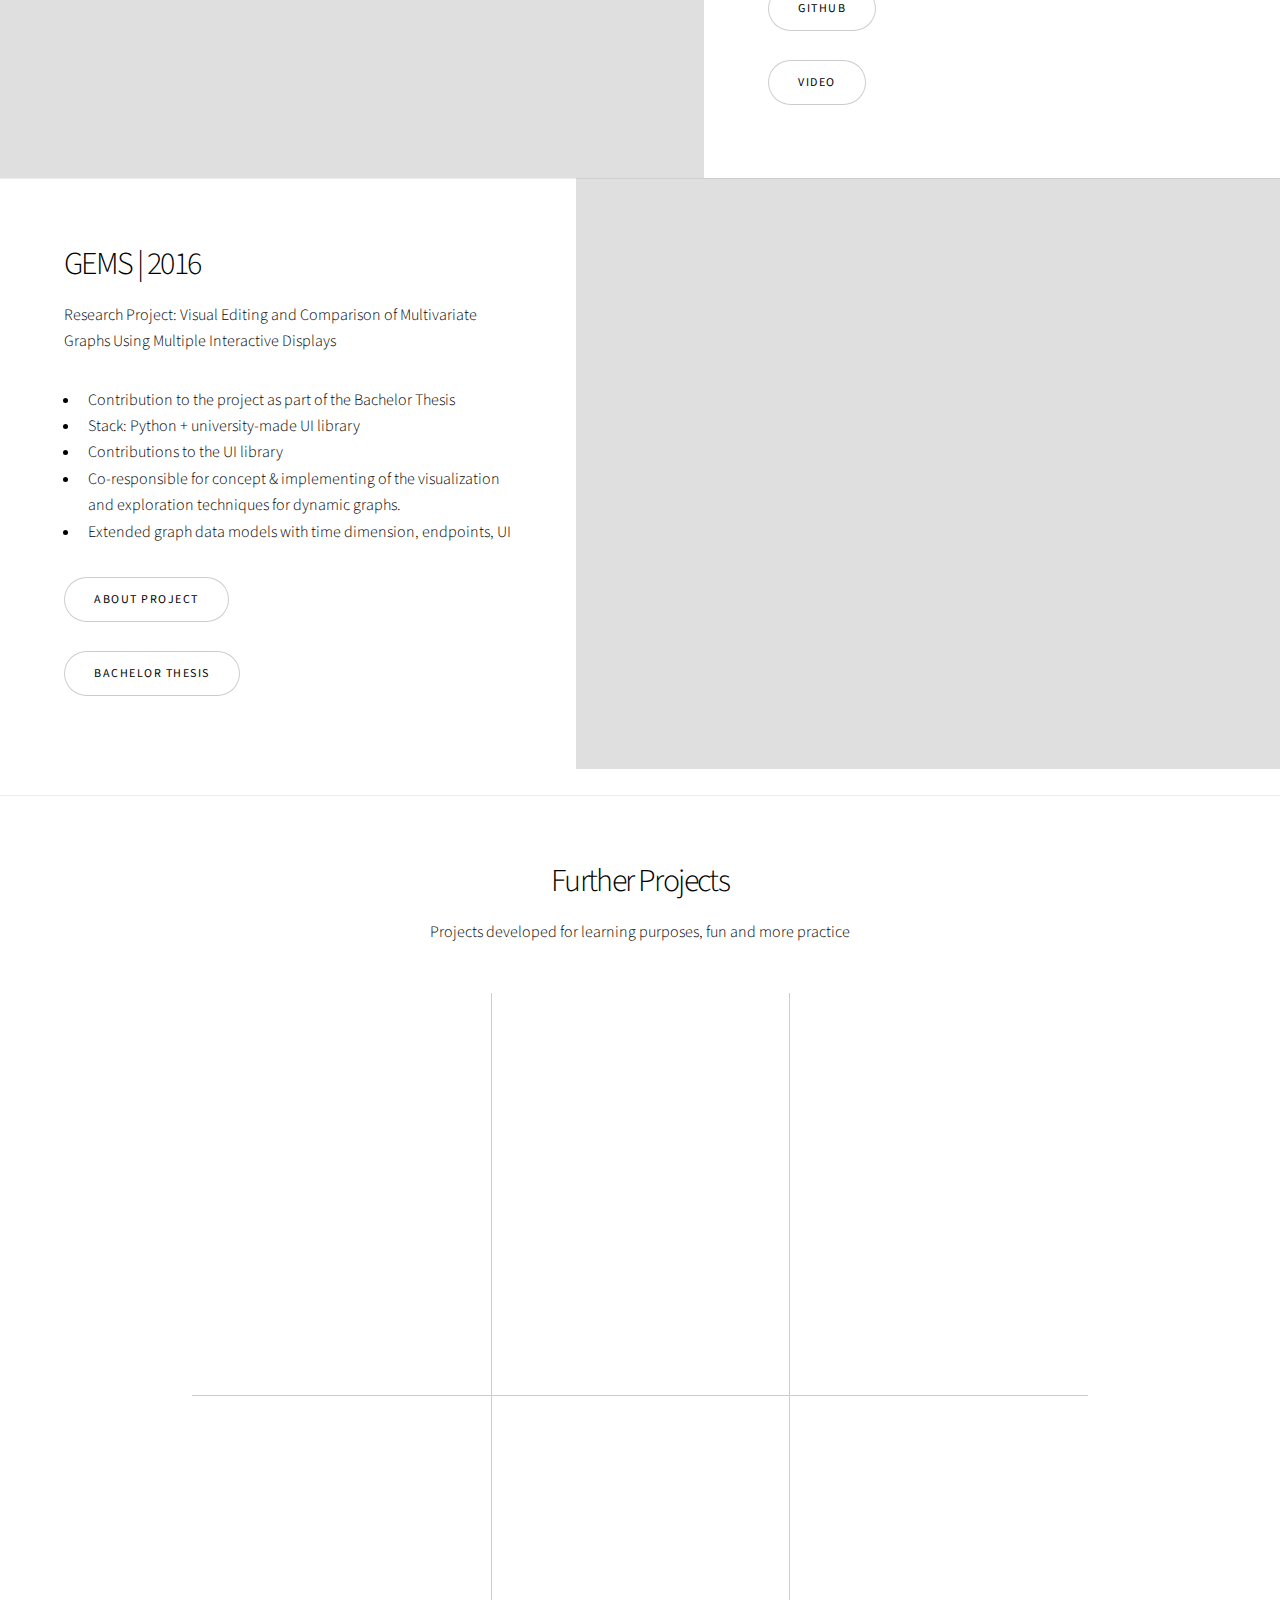
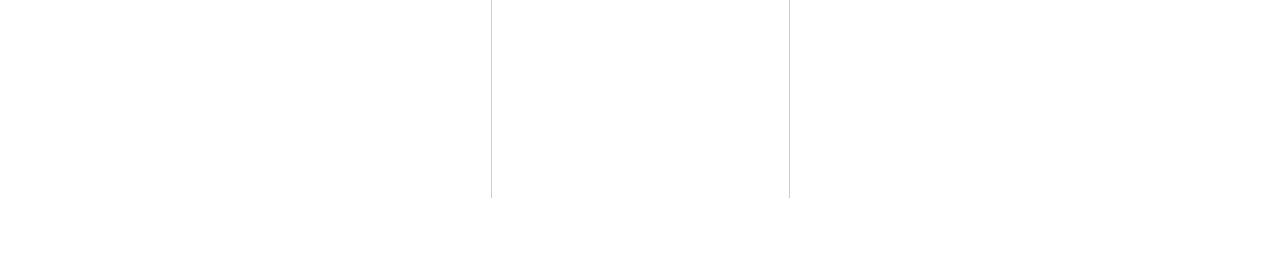
==== commit 9beba97c: "Update index.html" ====
--- a/index.html
+++ b/index.html
@@ -168,9 +168,18 @@
               <a
                 target="_blank"
                 rel="noopener noreferrer"
-                href="https://challenge.ianalytics.io/"
-                class="button"
-                >Live Version</a
+                href="https://www.youtube.com/watch?v=NVp2pndxNRY"
+                class="button"
+                >Video about the gamification of the demonstrator (DE)</a
+              >
+            </li>
+	    <li>
+              <a
+                target="_blank"
+                rel="noopener noreferrer"
+                href="https://easyengineering.eu/from-concept-to-implementation-what-are-the-challenges-in-industrial-analytics-ias-field-of-activity/"
+                class="button"
+                >Article about the product</a
               >
             </li>
           </ul>
@@ -246,17 +255,6 @@
               authentication, GraphQL-database
             </li>
             <li>Stack: React + Python Django + GraphQL</li>
-          </ul>
-          <ul class="actions stacked">
-            <li>
-              <a
-                target="_blank"
-                rel="noopener noreferrer"
-                href="https://www.youtube.com/watch?v=EW529J86Mpk&ab_channel=ReneSchreiner"
-                class="button"
-                >Watch Video</a
-              >
-            </li>
           </ul>
         </div>
         <div class="image">
@@ -270,7 +268,7 @@
 		  >
 			<div class="content">
 			  <h2>Mobile SKD Dresden | 2019</h2>
-			  <p>Mobile Guide for Dresden Gallery for persons with disabilities: visually impared, blind and deaf persons as well as persons with cognitive limitations</p>
+			  <p>Mobile Guide for Dresden Gallery for persons with disabilities: visually impaired, blind and deaf persons as well as persons with cognitive limitations</p>
 	
 			  <ul>
 				<li>
@@ -279,7 +277,26 @@
 				<li>Stack: Android Java, SQLite</li>
 				<li>Responsible for design, setup of the application, setup of the database</li>
 			  </ul>
-			  
+			            <ul class="actions stacked">
+            <li>
+              <a
+                target="_blank"
+                rel="noopener noreferrer"
+                href="https://www.youtube.com/watch?v=rpQ4aeKJLRI"
+                class="button"
+                >Watch Video</a
+              >
+            </li>
+		<li>
+              <a
+                target="_blank"
+                rel="noopener noreferrer"
+                href="docs/Master_thesis_defence.pdf"
+                class="button"
+                >Presenting concept and user study (master defence, DE)</a
+              >
+            </li>
+          </ul>
 			</div>
 			<div class="image">
 			  <img src="images/mobil.png" alt="" />
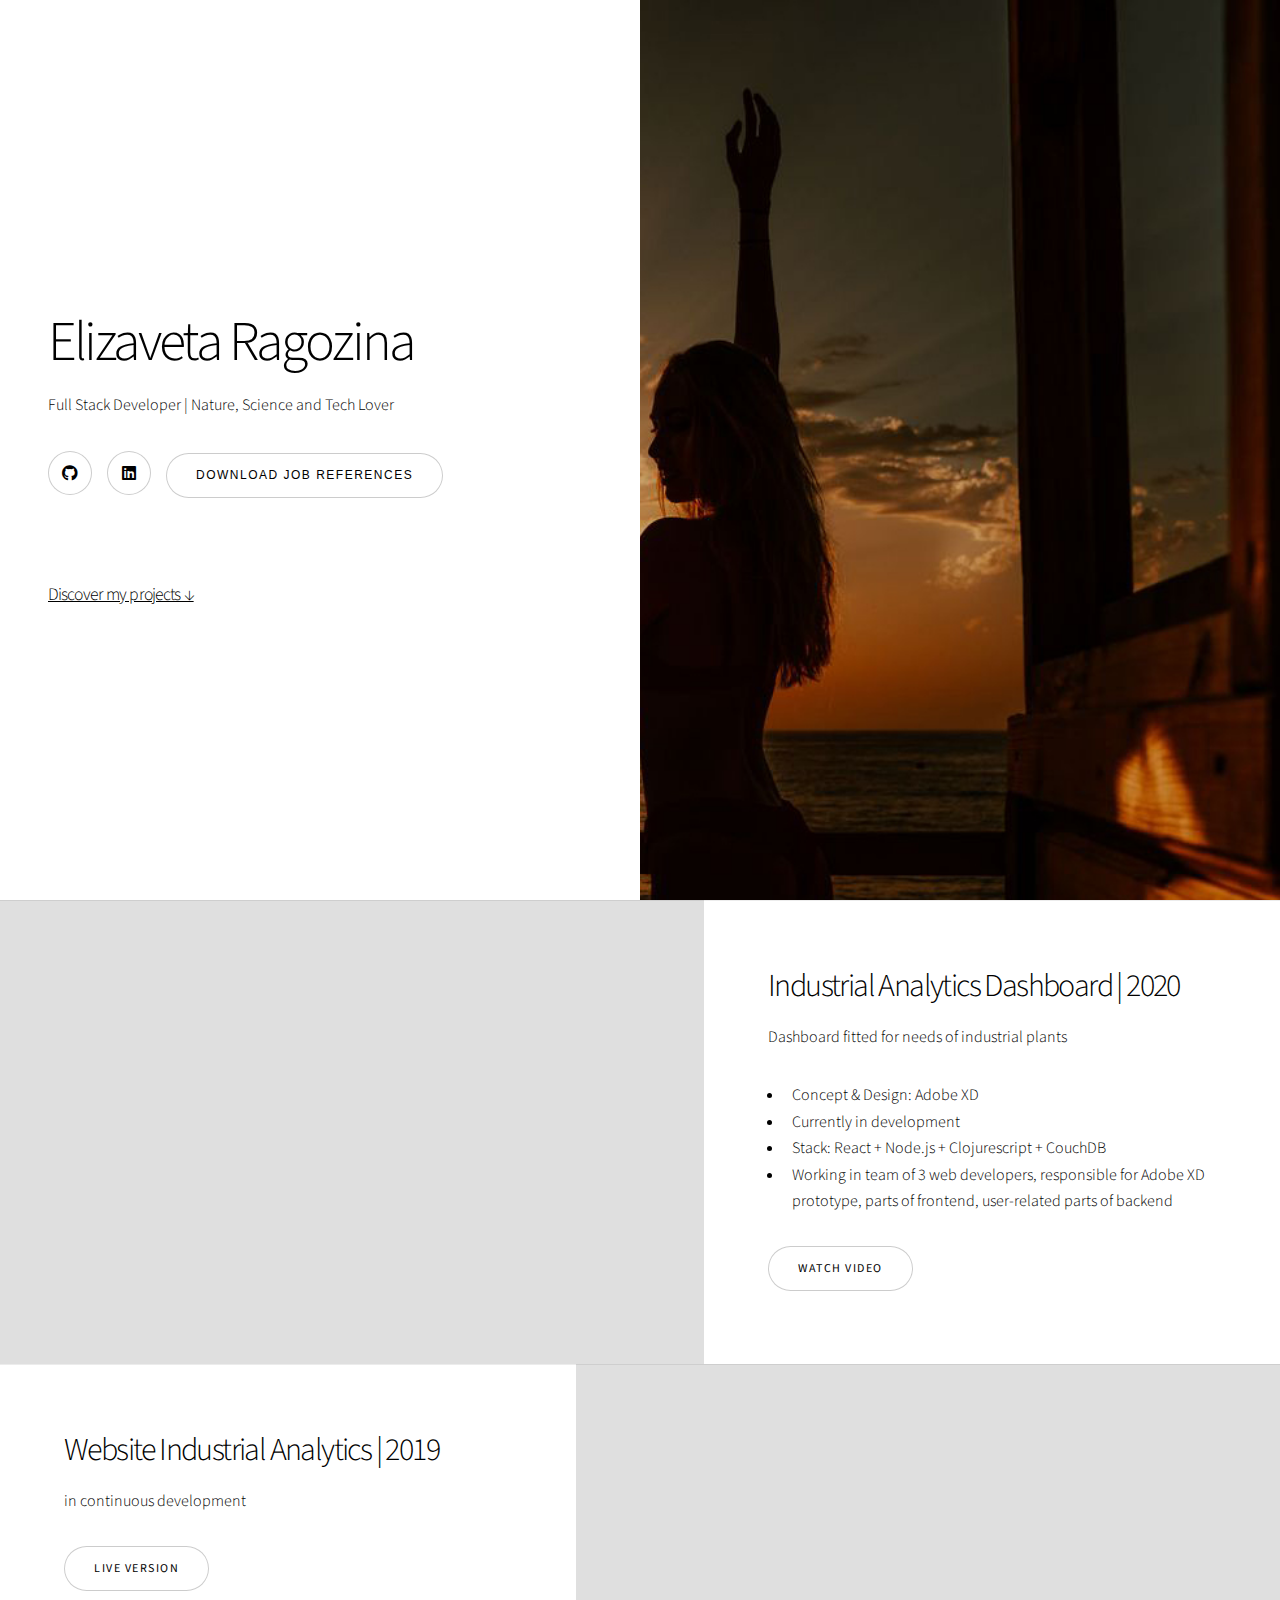
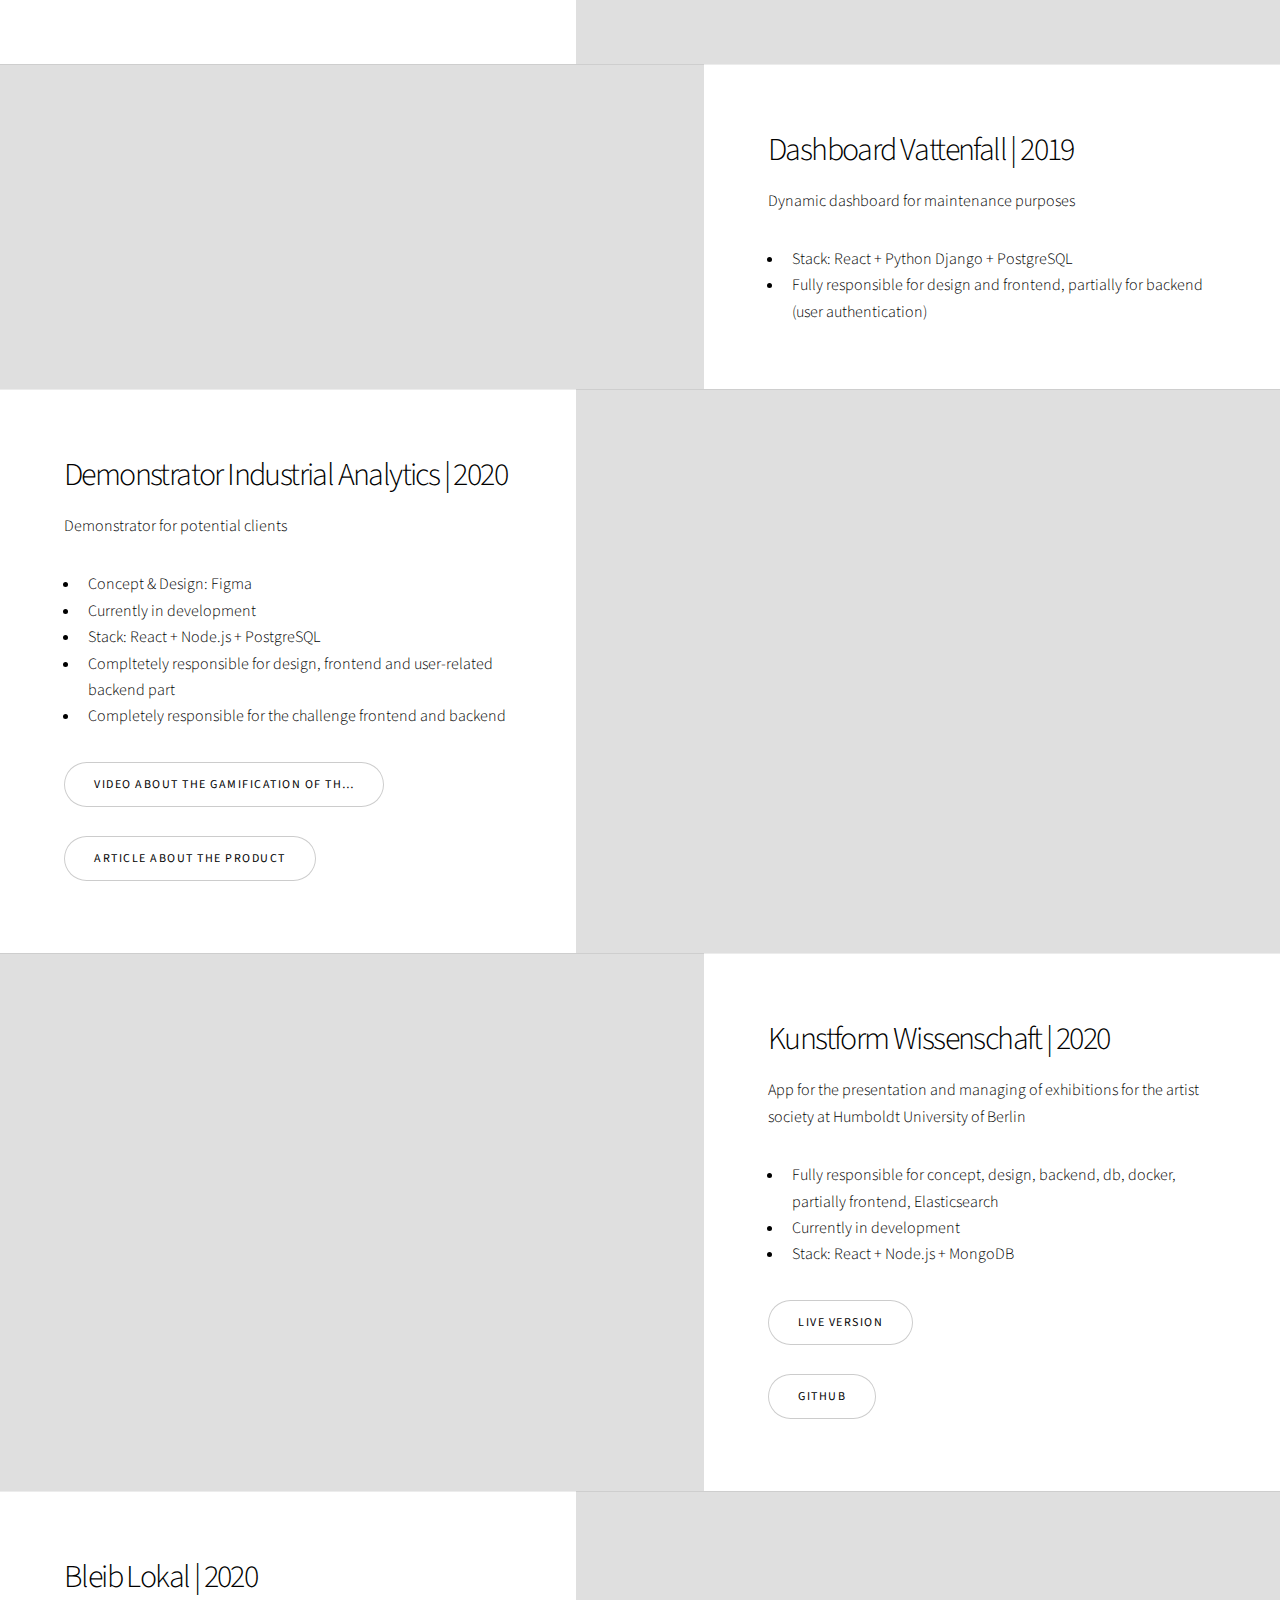
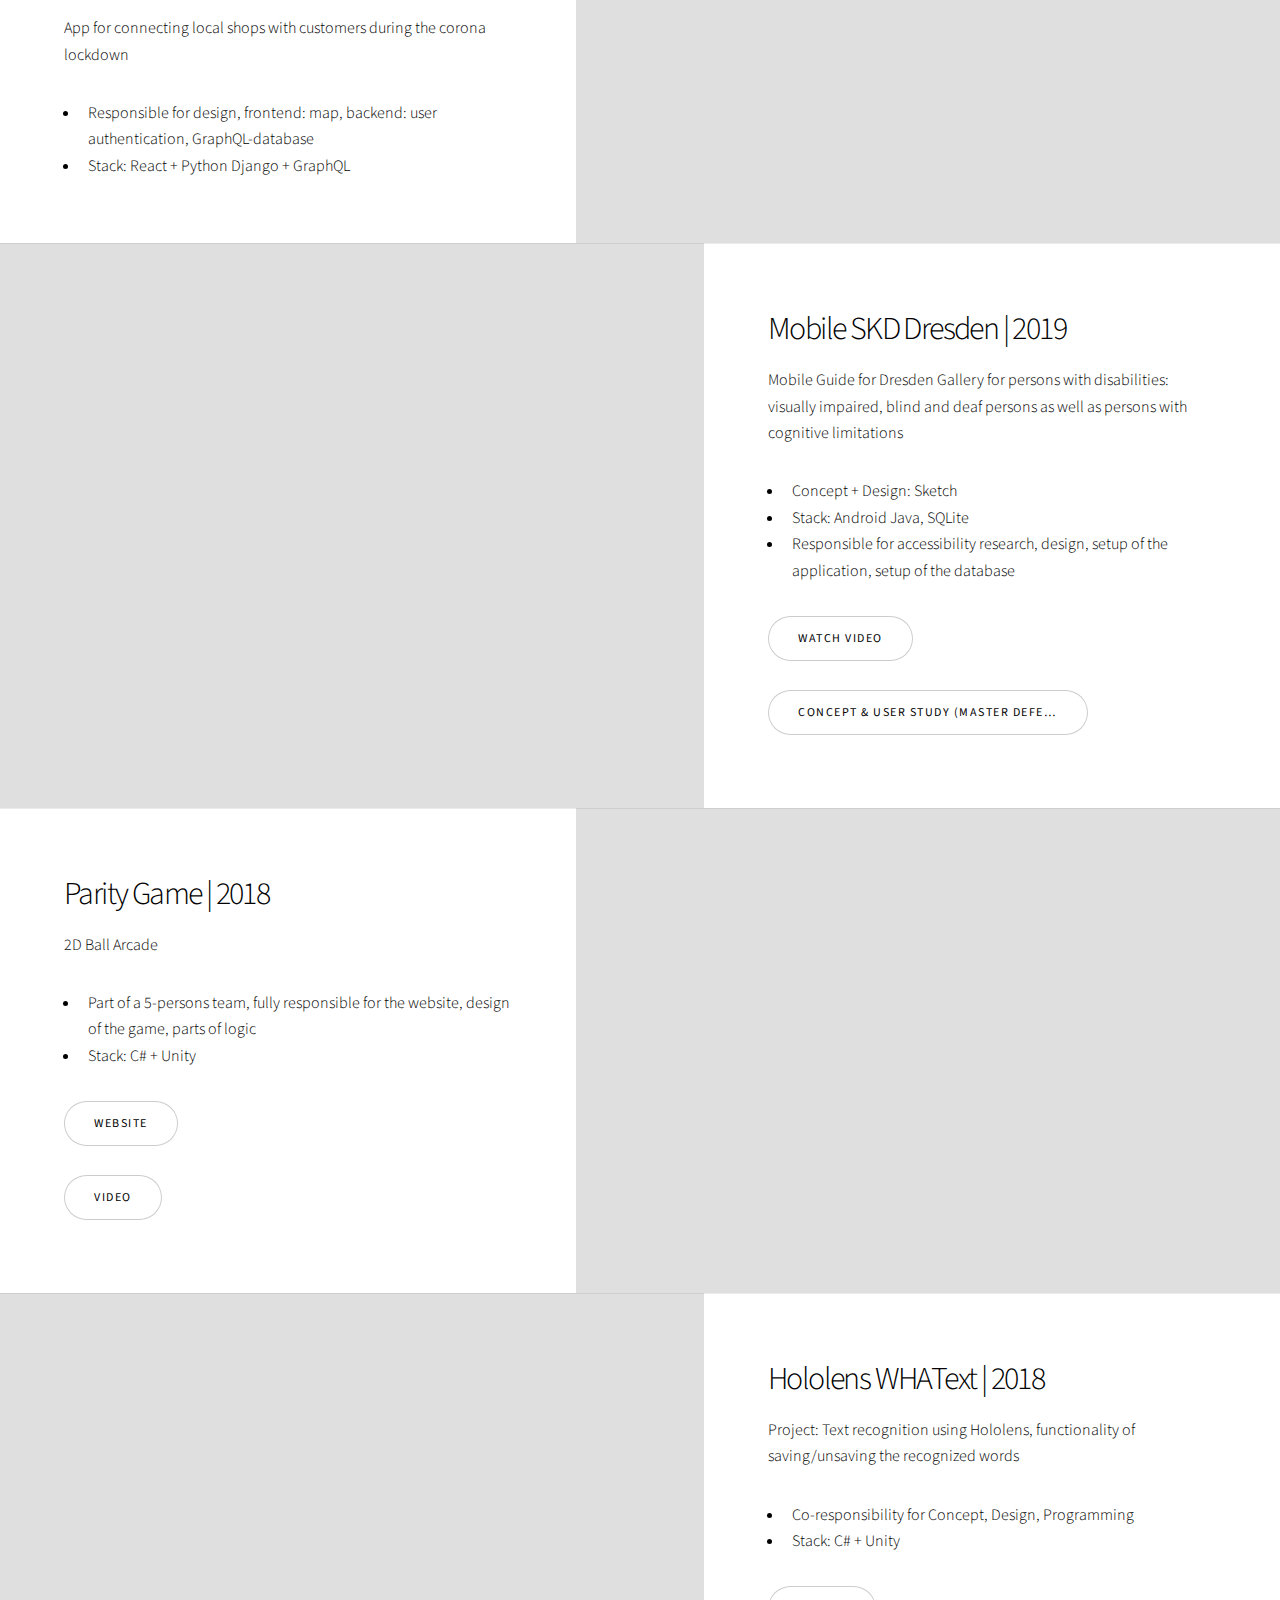
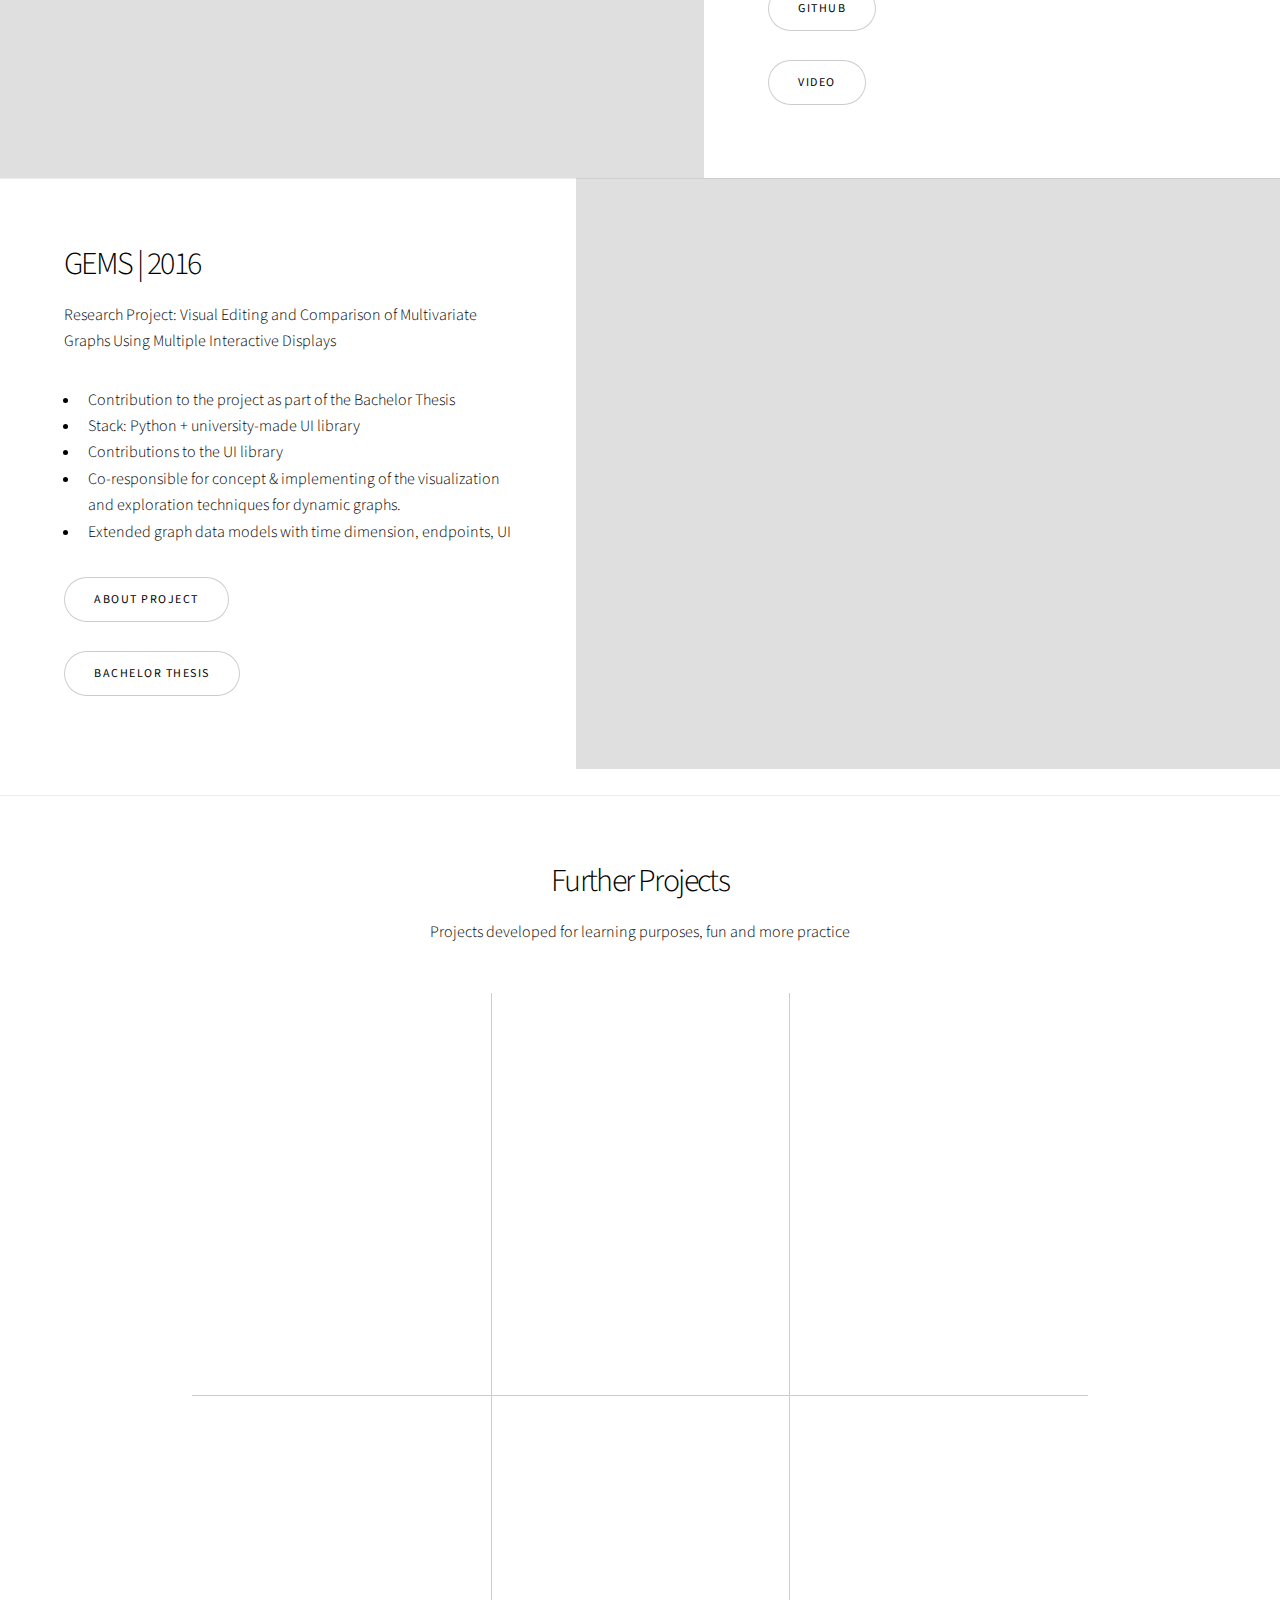
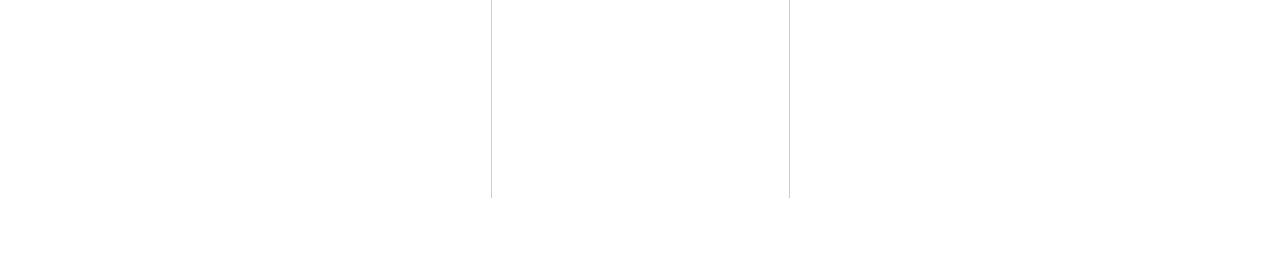
==== commit f6b4d085: "Update links" ====
--- a/index.html
+++ b/index.html
@@ -7,631 +7,487 @@
 	Note: Only needed for demo purposes. Delete for production sites.
 -->
 <html>
-  <head>
-    <title>Elizaveta Ragozina</title>
-    <meta charset="utf-8" />
-    <meta
-      name="viewport"
-      content="width=device-width, initial-scale=1, user-scalable=no"
-    />
-	<link rel="stylesheet" href="assets/css/main.css" />
-	<link rel="icon" type="image/vnd.microsoft.icon" href="favicon.ico">
-    <noscript
-      ><link rel="stylesheet" href="assets/css/noscript.css"
-    /></noscript>
-  </head>
-  <body class="is-preload">
-    <!-- Wrapper -->
-    <div id="wrapper" class="divided">
-      <!-- Banner -->
-      <section
-        class="banner style1 orient-left content-align-left image-position-right fullscreen onload-image-fade-in onload-content-fade-right"
-      >
-        <div class="content">
-          <h1>Elizaveta Ragozina</h1>
-          <p class="major">Full Stack Developer | Nature, Science and Tech Lover </p>
-          <ul class="icons">
-
-
-			<li>
-			  <a target="_blank"
-			  rel="noopener noreferrer" href="https://github.com/elizavetaRa" class="icon brands style2 fa-github"
-				><span class="label">Github</span></a
-			  >
-			</li>
-			<li>
-				<a target="_blank"
-                rel="noopener noreferrer" href="https://www.linkedin.com/in/elizaveta-ra/" class="icon brands style2 fa-linkedin"
-				  ><span class="label">LinkedIn</span></a
-				>
-        </li>
-        <li><a href="Job_References_Ragozina.pdf" target="_blank"><button class="major">Download job references</button></a></li>
-	
-		  </ul>
-		  
-		  <br><br>
-          <a href="#first"><h4>Discover my projects &darr;</h4></a>
+
+<head>
+  <title>Elizaveta Ragozina</title>
+  <meta charset="utf-8" />
+  <meta name="viewport" content="width=device-width, initial-scale=1, user-scalable=no" />
+  <link rel="stylesheet" href="assets/css/main.css" />
+  <link rel="icon" type="image/vnd.microsoft.icon" href="favicon.ico">
+  <noscript>
+    <link rel="stylesheet" href="assets/css/noscript.css" />
+  </noscript>
+</head>
+
+<body class="is-preload">
+  <!-- Wrapper -->
+  <div id="wrapper" class="divided">
+    <!-- Banner -->
+    <section
+      class="banner style1 orient-left content-align-left image-position-right fullscreen onload-image-fade-in onload-content-fade-right">
+      <div class="content">
+        <h1>Elizaveta Ragozina</h1>
+        <p class="major">Full Stack Developer | Nature, Science and Tech Lover </p>
+        <ul class="icons">
+
+
+          <li>
+            <a target="_blank" rel="noopener noreferrer" href="https://github.com/elizavetaRa"
+              class="icon brands style2 fa-github"><span class="label">Github</span></a>
+          </li>
+          <li>
+            <a target="_blank" rel="noopener noreferrer" href="https://www.linkedin.com/in/elizaveta-ra/"
+              class="icon brands style2 fa-linkedin"><span class="label">LinkedIn</span></a>
+          </li>
+          <li><a href="Job_References_Ragozina.pdf" target="_blank"><button class="major">Download job
+                references</button></a></li>
+
+        </ul>
+
+        <br><br>
+        <a href="#first">
+          <h4>Discover my projects &darr;</h4>
+        </a>
+      </div>
+      <div class="image">
+        <img src="images/cover.jpg" alt="" />
+      </div>
+    </section>
+
+
+
+    <!-- Spotlight -->
+    <section class="spotlight style1 orient-right content-align-left image-position-center onscroll-image-fade-in"
+      id="first">
+      <div class="content">
+        <h2>Industrial Analytics Dashboard | 2020</h2>
+        <p>Dashboard fitted for needs of industrial plants</p>
+        <ul>
+          <li>Concept & Design: Adobe XD</li>
+          <li>Currently in development</li>
+          <li>Stack: React + Node.js + Clojurescript + CouchDB</li>
+          <li>
+            Working in team of 3 web developers, responsible for Adobe XD
+            prototype, parts of frontend, user-related parts of backend
+          </li>
+        </ul>
+        <ul class="actions stacked">
+          <li>
+            <a target="_blank" rel="noopener noreferrer"
+              href="https://www.youtube.com/watch?v=r4RJ5r-fk-Y&ab_channel=morethanfortune" class="button">Watch
+              Video</a>
+          </li>
+        </ul>
+      </div>
+      <div class="image">
+        <img src="images/1.png" alt="" />
+      </div>
+    </section>
+
+
+    <!-- Spotlight -->
+    <section class="spotlight style1 orient-left content-align-left image-position-center onscroll-image-fade-in">
+      <div class="content">
+        <h2>Website Industrial Analytics | 2019</h2>
+        <p>in continuous development</p>
+
+        <ul class="actions stacked">
+          <li>
+            <a target="_blank" rel="noopener noreferrer" href="https://industrial-analytics.io/en/edge-analytics/"
+              class="button">Live Version</a>
+          </li>
+        </ul>
+      </div>
+      <div class="image">
+        <img src="images/2.png" alt="" />
+      </div>
+    </section>
+
+
+
+
+    <!-- Spotlight -->
+    <section class="spotlight style1 orient-right content-align-left image-position-center onscroll-image-fade-in">
+      <div class="content">
+        <h2>Dashboard Vattenfall | 2019</h2>
+        <p>Dynamic dashboard for maintenance purposes</p>
+
+        <ul>
+          <li>Stack: React + Python Django + PostgreSQL</li>
+          <li>Fully responsible for design and frontend, partially for backend (user authentication)</li>
+        </ul>
+
+      </div>
+      <div class="image">
+        <img src="images/vattenfall.PNG" alt="" />
+      </div>
+    </section>
+
+
+
+    <!-- Spotlight -->
+    <section class="spotlight style1 orient-left content-align-left image-position-center onscroll-image-fade-in">
+      <div class="content">
+        <h2>Demonstrator Industrial Analytics | 2020</h2>
+        <p>Demonstrator for potential clients</p>
+
+        <ul>
+          <li>Concept & Design: Figma</li>
+          <li>Currently in development</li>
+          <li>Stack: React + Node.js + PostgreSQL</li>
+          <li>
+            Compltetely responsible for design, frontend and user-related
+            backend part
+          </li>
+          <li>
+            Completely responsible for the challenge frontend and backend
+          </li>
+        </ul>
+        <ul class="actions stacked">
+          <li>
+            <a target="_blank" rel="noopener noreferrer" href="https://www.youtube.com/watch?v=NVp2pndxNRY"
+              class="button">Video about the gamification of the demonstrator (DE)</a>
+          </li>
+          <li>
+            <a target="_blank" rel="noopener noreferrer"
+              href="https://easyengineering.eu/from-concept-to-implementation-what-are-the-challenges-in-industrial-analytics-ias-field-of-activity/"
+              class="button">Article about the product</a>
+          </li>
+        </ul>
+      </div>
+      <div class="image">
+        <img src="images/3.png" alt="" />
+      </div>
+    </section>
+
+
+
+    <!-- Spotlight -->
+    <section class="spotlight style1 orient-right content-align-left image-position-center onscroll-image-fade-in">
+      <div class="content">
+        <h2>Kunstform Wissenschaft | 2020</h2>
+        <p>
+          App for the presentation and managing of exhibitions for the artist
+          society at Humboldt University of Berlin
+        </p>
+
+        <ul>
+          <li>
+            Fully responsible for concept, design, backend, db, docker,
+            partially frontend, Elasticsearch
+          </li>
+          <li>Currently in development</li>
+          <li>Stack: React + Node.js + MongoDB</li>
+        </ul>
+        <ul class="actions stacked">
+          <li>
+            <a target="_blank" rel="noopener noreferrer" href="http://kunstform-wissenschaft.org/" class="button">Live
+              Version</a>
+          </li>
+          <li>
+            <a target="_blank" rel="noopener noreferrer" href="https://github.com/elizavetaRa/grenzen"
+              class="button">GitHub</a>
+          </li>
+        </ul>
+      </div>
+      <div class="image">
+        <img src="images/kunstform.png" alt="" />
+      </div>
+    </section>
+
+
+
+    <!-- Spotlight -->
+    <section class="spotlight style1 orient-left content-align-left image-position-center onscroll-image-fade-in">
+      <div class="content">
+        <h2>Bleib Lokal | 2020</h2>
+        <p>
+          App for connecting local shops with customers during the corona
+          lockdown
+        </p>
+
+        <ul>
+          <li>
+            Responsible for design, frontend: map, backend: user
+            authentication, GraphQL-database
+          </li>
+          <li>Stack: React + Python Django + GraphQL</li>
+        </ul>
+      </div>
+      <div class="image">
+        <img src="images/bleiblokal.png" alt="" />
+      </div>
+    </section>
+
+    <!-- Spotlight -->
+    <section class="spotlight style1 orient-right content-align-left image-position-center onscroll-image-fade-in">
+      <div class="content">
+        <h2>Mobile SKD Dresden | 2019</h2>
+        <p>Mobile Guide for Dresden Gallery for persons with disabilities: visually impaired, blind and deaf persons as
+          well as persons with cognitive limitations</p>
+
+        <ul>
+          <li>
+            Concept + Design: Sketch
+          </li>
+          <li>Stack: Android Java, SQLite</li>
+          <li>Responsible for accessibility research, design, setup of the application, setup of the database</li>
+        </ul>
+        <ul class="actions stacked">
+          <li>
+            <a target="_blank" rel="noopener noreferrer" href="https://www.youtube.com/watch?v=rpQ4aeKJLRI"
+              class="button">Watch Video</a>
+          </li>
+          <li>
+            <a target="_blank" rel="noopener noreferrer" href="docs/Master_thesis_defence_Ragozina.pdf" class="button">Concept & user study (master defence, DE)</a>
+          </li>
+        </ul>
+      </div>
+      <div class="image">
+        <img src="images/mobil.png" alt="" />
+      </div>
+    </section>
+
+
+
+    <!-- Spotlight -->
+    <section class="spotlight style1 orient-left content-align-left image-position-center onscroll-image-fade-in">
+      <div class="content">
+        <h2>Parity Game | 2018</h2>
+        <p>2D Ball Arcade</p>
+
+        <ul>
+          <li>
+            Part of a 5-persons team, fully responsible for the website, design of the game, parts of
+            logic
+          </li>
+          <li>Stack: C# + Unity</li>
+        </ul>
+        <ul class="actions stacked">
+          <li>
+            <a target="_blank" rel="noopener noreferrer" href="https://www.parity-game.com/" class="button">Website</a>
+          </li>
+          <li>
+            <a target="_blank" rel="noopener noreferrer"
+              href="https://www.youtube.com/watch?v=-yOhzIExwZg&t=1s&ab_channel=ParityGame" class="button">Video</a>
+          </li>
+        </ul>
+      </div>
+      <div class="image">
+        <img src="images/parity.png" alt="" />
+      </div>
+    </section>
+
+
+
+    <!-- Spotlight -->
+    <section class="spotlight style1 orient-right content-align-left image-position-center onscroll-image-fade-in">
+      <div class="content">
+        <h2>Hololens WHAText | 2018</h2>
+        <p>Project: Text recognition using Hololens, functionality of saving/unsaving the recognized words</p>
+
+        <ul>
+          <li>Co-responsibility for Concept, Design, Programming</li>
+          <li>Stack: C# + Unity</li>
+        </ul>
+        <ul class="actions stacked">
+          <li>
+            <a target="_blank" rel="noopener noreferrer" href="https://github.com/elizavetaRa/Hololens-WHAText"
+              class="button">GitHub</a>
+          </li>
+          <li>
+            <a target="_blank" rel="noopener noreferrer" href="https://youtu.be/Zsy6CZvVxc4" class="button">Video</a>
+          </li>
+        </ul>
+      </div>
+      <div class="image">
+        <img src="images/whatext.png" alt="" />
+      </div>
+    </section>
+
+
+
+    <!-- Spotlight -->
+    <section class="spotlight style1 orient-left content-align-left image-position-center onscroll-image-fade-in">
+      <div class="content">
+        <h2>GEMS | 2016</h2>
+        <p>Research Project: Visual Editing and Comparison of Multivariate Graphs Using Multiple Interactive Displays
+        </p>
+
+        <ul>
+          <li>Contribution to the project as part of the Bachelor Thesis</li>
+          <li>Stack: Python + university-made UI library</li>
+          <li>Contributions to the UI library</li>
+          <li>Co-responsible for concept & implementing of the visualization and exploration techniques for dynamic
+            graphs.</li>
+          <li>Extended graph data models with time dimension, endpoints, UI</li>
+        </ul>
+        <ul class="actions stacked">
+          <li>
+            <a target="_blank" rel="noopener noreferrer" href="https://imld.de/en/research/research-projects/gems-2-0/"
+              class="button">About Project</a>
+          </li>
+          <li>
+            <a target="_blank" rel="noopener noreferrer"
+              href="https://tud.qucosa.de/landing-page/?tx_dlf[id]=https%3A%2F%2Ftud.qucosa.de%2Fapi%2Fqucosa%253A30097%2Fmets"
+              class="button">Bachelor Thesis</a>
+          </li>
+        </ul>
+      </div>
+      <div class="image">
+        <img src="images/bachelor.png" alt="" />
+      </div>
+    </section>
+
+    <br>
+
+
+
+
+
+
+
+
+
+
+    <!-- Items -->
+    <section class="wrapper style1 align-center">
+      <div class="inner">
+        <h2>Further Projects</h2>
+        <p>
+          Projects developed for learning purposes, fun and more practice
+        </p>
+        <div class="items style1 medium onscroll-fade-in">
+          <section>
+            <span class="icon style2 brands fa-python"></span>
+            <h3>Sitemap Search</h3>
+            <p>
+              Python-Flask based search through sitemaps (Elasticsearch)
+            </p>
+            <p>
+              Currently in development
+            </p>
+
+            <ul class="actions stacked">
+              <li>
+                <a target="_blank" rel="noopener noreferrer" href="https://github.com/elizavetaRa/Python_SiteMapsSearch"
+                  class="button">GitHub</a>
+              </li>
+            </ul>
+
+          </section>
+          <section>
+            <span class="icon style2 brands fa-python"></span>
+            <h3>Questionnaire</h3>
+            <p>
+              Implementing Questionnaire functionality with Python Flask
+            </p>
+
+            <ul class="actions stacked">
+              <li>
+                <a target="_blank" rel="noopener noreferrer"
+                  href="https://github.com/elizavetaRa/Python_FLASK_questionnaire" class="button">GitHub</a>
+              </li>
+              <li>
+                <a target="_blank" rel="noopener noreferrer" href="https://flask-questionnaire.herokuapp.com/ "
+                  class="button">Live Version</a>
+              </li>
+            </ul>
+
+          </section>
+          <section>
+            <span class="icon style2 brands fa-python"></span>
+            <h3>Party Mission</h3>
+            <p>
+              Fun project made with Python Flask + PostgreSQL for my Birthday party, use code "CERN" to test
+            </p>
+
+            <ul class="actions stacked">
+              <li>
+                <a target="_blank" rel="noopener noreferrer" href="https://github.com/elizavetaRa/Python-party-mission"
+                  class="button">GitHub</a>
+              </li>
+              <li>
+                <a target="_blank" rel="noopener noreferrer" href="https://party-mission.herokuapp.com/ "
+                  class="button">Live Version</a>
+              </li>
+            </ul>
+
+          </section>
+          <section>
+            <span class="icon solid style2 brands fa-js-square"></span>
+            <h3>IronUniverse</h3>
+            <p>
+              Small pure Javascript game about Web Development Universe
+            </p>
+
+            <ul class="actions stacked">
+              <li>
+                <a target="_blank" rel="noopener noreferrer" href="https://github.com/elizavetaRa/IronUniverse"
+                  class="button">GitHub</a>
+              </li>
+              <li>
+                <a target="_blank" rel="noopener noreferrer" href="https://elizavetara.github.io/IronUniverse/"
+                  class="button">Live Version</a>
+              </li>
+            </ul>
+          </section>
+
+          <section>
+            <span class="icon solid style2 brands fa-react"></span>
+            <h3>Geogram</h3>
+            <p>
+              React + NodeJS + MongoDB Platform for creating and playing personal geolocation games
+            </p>
+
+            <ul class="actions stacked">
+              <li>
+                <a target="_blank" rel="noopener noreferrer" href="https://github.com/elizavetaRa/Geogram"
+                  class="button">GitHub</a>
+              </li>
+              <li>
+                <a target="_blank" rel="noopener noreferrer" href="https://geogram-project.herokuapp.com/"
+                  class="button">Live Version</a>
+              </li>
+            </ul>
+          </section>
+          <section>
+            <span class="icon solid brands style2  fa-react"></span>
+            <h3>Home Library</h3>
+            <p>
+              React + NodeJS + MongoDB App for creating and management of reading lists
+            </p>
+
+            <ul class="actions stacked">
+              <li>
+                <a target="_blank" rel="noopener noreferrer"
+                  href="https://github.com/elizavetaRa/REACT_HomeLibrary_of_Elizaveta" class="button">GitHub</a>
+              </li>
+              <li>
+                <a target="_blank" rel="noopener noreferrer" href="https://homelibrary-of-elizaveta.herokuapp.com/"
+                  class="button">Live Version</a>
+              </li>
+            </ul>
+          </section>
+
         </div>
-        <div class="image">
-          <img src="images/cover.jpg" alt="" />
-        </div>
-      </section>
-
-      
-
-      <!-- Spotlight -->
-      <section
-        class="spotlight style1 orient-right content-align-left image-position-center onscroll-image-fade-in"
-        id="first"
-      >
-        <div class="content">
-          <h2>Industrial Analytics Dashboard | 2020</h2>
-          <p>Dashboard fitted for needs of industrial plants</p>
-          <ul>
-            <li>Concept & Design: Adobe XD</li>
-            <li>Currently in development</li>
-            <li>Stack: React + Node.js + Clojurescript + CouchDB</li>
-            <li>
-              Working in team of 3 web developers, responsible for Adobe XD
-              prototype, parts of frontend, user-related parts of backend
-            </li>
-          </ul>
-          <ul class="actions stacked">
-            <li>
-              <a
-                target="_blank"
-                rel="noopener noreferrer"
-                href="https://www.youtube.com/watch?v=r4RJ5r-fk-Y&ab_channel=morethanfortune"
-                class="button"
-                >Watch Video</a
-              >
-            </li>
-          </ul>
-        </div>
-        <div class="image">
-          <img src="images/1.png" alt="" />
-        </div>
-	  </section>
-	 
-
-      <!-- Spotlight -->
-      <section
-        class="spotlight style1 orient-left content-align-left image-position-center onscroll-image-fade-in"
-      >
-        <div class="content">
-          <h2>Website Industrial Analytics | 2019</h2>
-          <p>in continuous development</p>
-
-          <ul class="actions stacked">
-            <li>
-              <a
-                target="_blank"
-                rel="noopener noreferrer"
-                href="https://industrial-analytics.io/en/edge-analytics/"
-                class="button"
-                >Live Version</a
-              >
-            </li>
-          </ul>
-        </div>
-        <div class="image">
-          <img src="images/2.png" alt="" />
-        </div>
-	  </section>
-	  
-	 
-
-
-	        <!-- Spotlight -->
-			<section
-			class="spotlight style1 orient-right content-align-left image-position-center onscroll-image-fade-in"
-		  >
-			<div class="content">
-			  <h2>Dashboard Vattenfall | 2019</h2>
-			  <p>Dynamic dashboard for maintenance purposes</p>
-
-			  <ul>
-				<li>Stack: React + Python Django + PostgreSQL</li>
-				<li>Fully responsible for design and frontend, partially for backend (user authentication)</li>
-			</ul>
-	
-			</div>
-			<div class="image">
-			  <img src="images/vattenfall.PNG" alt="" />
-			</div>
-		  </section>
-		  
-		
-
-      <!-- Spotlight -->
-      <section
-        class="spotlight style1 orient-left content-align-left image-position-center onscroll-image-fade-in"
-      >
-        <div class="content">
-          <h2>Demonstrator Industrial Analytics | 2020</h2>
-          <p>Demonstrator for potential clients</p>
-
-          <ul>
-            <li>Concept & Design: Figma</li>
-            <li>Currently in development</li>
-            <li>Stack: React + Node.js + PostgreSQL</li>
-            <li>
-              Compltetely responsible for design, frontend and user-related
-              backend part
-            </li>
-            <li>
-              Completely responsible for the challenge frontend and backend
-            </li>
-          </ul>
-          <ul class="actions stacked">
-            <li>
-              <a
-                target="_blank"
-                rel="noopener noreferrer"
-                href="https://www.youtube.com/watch?v=NVp2pndxNRY"
-                class="button"
-                >Video about the gamification of the demonstrator (DE)</a
-              >
-            </li>
-	    <li>
-              <a
-                target="_blank"
-                rel="noopener noreferrer"
-                href="https://easyengineering.eu/from-concept-to-implementation-what-are-the-challenges-in-industrial-analytics-ias-field-of-activity/"
-                class="button"
-                >Article about the product</a
-              >
-            </li>
-          </ul>
-        </div>
-        <div class="image">
-          <img src="images/3.png" alt="" />
-        </div>
-	  </section>
-	  
-	 
-
-      <!-- Spotlight -->
-      <section
-        class="spotlight style1 orient-right content-align-left image-position-center onscroll-image-fade-in"
-      >
-        <div class="content">
-          <h2>Kunstform Wissenschaft | 2020</h2>
-          <p>
-            App for the presentation and managing of exhibitions for the artist
-            society at Humboldt University of Berlin
-          </p>
-
-          <ul>
-            <li>
-              Fully responsible for concept, design, backend, db, docker,
-              partially frontend, Elasticsearch
-            </li>
-            <li>Currently in development</li>
-            <li>Stack: React + Node.js + MongoDB</li>
-          </ul>
-          <ul class="actions stacked">
-            <li>
-              <a
-                target="_blank"
-                rel="noopener noreferrer"
-                href="http://kunstform-wissenschaft.org/"
-                class="button"
-                >Live Version</a
-              >
-            </li>
-            <li>
-              <a
-                target="_blank"
-                rel="noopener noreferrer"
-                href="https://github.com/elizavetaRa/grenzen"
-                class="button"
-                >GitHub</a
-              >
-            </li>
-          </ul>
-        </div>
-        <div class="image">
-          <img src="images/kunstform.png" alt="" />
-        </div>
-	  </section>
-	  
-	 
-
-      <!-- Spotlight -->
-      <section
-        class="spotlight style1 orient-left content-align-left image-position-center onscroll-image-fade-in"
-      >
-        <div class="content">
-          <h2>Bleib Lokal | 2020</h2>
-          <p>
-            App for connecting local shops with customers during the corona
-            lockdown
-          </p>
-
-          <ul>
-            <li>
-              Responsible for design, frontend: map, backend: user
-              authentication, GraphQL-database
-            </li>
-            <li>Stack: React + Python Django + GraphQL</li>
-          </ul>
-        </div>
-        <div class="image">
-          <img src="images/bleiblokal.png" alt="" />
-        </div>
-	  </section>
-	  
-	        <!-- Spotlight -->
-			<section
-			class="spotlight style1 orient-right content-align-left image-position-center onscroll-image-fade-in"
-		  >
-			<div class="content">
-			  <h2>Mobile SKD Dresden | 2019</h2>
-			  <p>Mobile Guide for Dresden Gallery for persons with disabilities: visually impaired, blind and deaf persons as well as persons with cognitive limitations</p>
-	
-			  <ul>
-				<li>
-					Concept + Design: Sketch
-				</li>
-				<li>Stack: Android Java, SQLite</li>
-				<li>Responsible for design, setup of the application, setup of the database</li>
-			  </ul>
-			            <ul class="actions stacked">
-            <li>
-              <a
-                target="_blank"
-                rel="noopener noreferrer"
-                href="https://www.youtube.com/watch?v=rpQ4aeKJLRI"
-                class="button"
-                >Watch Video</a
-              >
-            </li>
-		<li>
-              <a
-                target="_blank"
-                rel="noopener noreferrer"
-                href="docs/Master_thesis_defence.pdf"
-                class="button"
-                >Presenting concept and user study (master defence, DE)</a
-              >
-            </li>
-          </ul>
-			</div>
-			<div class="image">
-			  <img src="images/mobil.png" alt="" />
-			</div>
-		  </section>
-
-	
-
-      <!-- Spotlight -->
-      <section
-        class="spotlight style1 orient-left content-align-left image-position-center onscroll-image-fade-in"
-      >
-        <div class="content">
-          <h2>Parity Game | 2018</h2>
-          <p>2D Ball Arcade</p>
-
-          <ul>
-            <li>
-              Part of a 5-persons team, fully responsible for the website, design of the game, parts of
-              logic
-            </li>
-            <li>Stack: C# + Unity</li>
-          </ul>
-          <ul class="actions stacked">
-            <li>
-              <a
-                target="_blank"
-                rel="noopener noreferrer"
-                href="https://www.parity-game.com/"
-                class="button"
-                >Website</a
-              >
-            </li>
-            <li>
-              <a
-                target="_blank"
-                rel="noopener noreferrer"
-                href="https://www.youtube.com/watch?v=-yOhzIExwZg&t=1s&ab_channel=ParityGame"
-                class="button"
-                >Video</a
-              >
-            </li>
-          </ul>
-        </div>
-        <div class="image">
-          <img src="images/parity.png" alt="" />
-        </div>
-	  </section>
-	  
-	 
-
-      <!-- Spotlight -->
-      <section
-        class="spotlight style1 orient-right content-align-left image-position-center onscroll-image-fade-in"
-      >
-        <div class="content">
-          <h2>Hololens WHAText | 2018</h2>
-          <p>Project: Text recognition using Hololens, functionality of saving/unsaving the recognized words</p>
-
-          <ul>
-            <li>Co-responsibility for Concept, Design, Programming</li>
-            <li>Stack: C# + Unity</li>
-          </ul>
-          <ul class="actions stacked">
-            <li>
-              <a
-                target="_blank"
-                rel="noopener noreferrer"
-                href="https://github.com/elizavetaRa/Hololens-WHAText"
-                class="button"
-                >GitHub</a
-              >
-			</li>
-			<li>
-				<a
-				  target="_blank"
-				  rel="noopener noreferrer"
-				  href="https://youtu.be/Zsy6CZvVxc4"
-				  class="button"
-				  >Video</a
-				>
-			  </li>
-          </ul>
-        </div>
-        <div class="image">
-          <img src="images/whatext.png" alt="" />
-        </div>
-	  </section>
-	  
-	
-
-      <!-- Spotlight -->
-      <section
-        class="spotlight style1 orient-left content-align-left image-position-center onscroll-image-fade-in"
-      >
-        <div class="content">
-          <h2>GEMS | 2016</h2>
-          <p>Research Project: Visual Editing and Comparison of Multivariate Graphs Using Multiple Interactive Displays</p>
-
-          <ul>
-            <li>Contribution to the project as part of the Bachelor Thesis</li>
-			<li>Stack: Python + university-made UI library</li>
-			<li>Contributions to the UI library</li>
-			<li>Co-responsible for concept & implementing of the visualization and exploration techniques for dynamic graphs.</li>
-			<li>Extended graph data models with time dimension, endpoints, UI</li>
-          </ul>
-          <ul class="actions stacked">
-            <li>
-              <a
-                target="_blank"
-                rel="noopener noreferrer"
-                href="https://imld.de/en/research/research-projects/gems-2-0/"
-                class="button"
-                >About Project</a
-              >
-            </li>
-            <li>
-              <a
-                target="_blank"
-                rel="noopener noreferrer"
-                href="https://tud.qucosa.de/landing-page/?tx_dlf[id]=https%3A%2F%2Ftud.qucosa.de%2Fapi%2Fqucosa%253A30097%2Fmets"
-                class="button"
-                >Bachelor Thesis</a
-              >
-            </li>
-          </ul>
-        </div>
-        <div class="image">
-          <img src="images/bachelor.png" alt="" />
-        </div>
-      </section>
-
-	  <br>
-
-
-
-
-
-
-
-
-
-
-      <!-- Items -->
-      <section class="wrapper style1 align-center">
-        <div class="inner">
-          <h2>Further Projects</h2>
-          <p>
-            Projects developed for learning purposes, fun and more practice
-          </p>
-          <div class="items style1 medium onscroll-fade-in">
-            <section>
-              <span class="icon style2 brands fa-python"></span>
-              <h3>Sitemap Search</h3>
-              <p>
-                Python-Flask based search through sitemaps (Elasticsearch)
-			  </p>
-			  <p>
-                Currently in development
-			  </p>
-
-			  <ul class="actions stacked">
-				<li>
-				  <a
-					target="_blank"
-					rel="noopener noreferrer"
-					href="https://github.com/elizavetaRa/Python_SiteMapsSearch"
-					class="button"
-					>GitHub</a
-				  >
-				</li>
-			  </ul>
-			
-            </section>
-            <section>
-				<span class="icon style2 brands fa-python"></span>
-              <h3>Questionnaire</h3>
-              <p>
-                Implementing Questionnaire functionality with Python Flask
-			  </p>
-
-			  <ul class="actions stacked">
-				<li>
-				  <a
-					target="_blank"
-					rel="noopener noreferrer"
-					href="https://github.com/elizavetaRa/Python_FLASK_questionnaire"
-					class="button"
-					>GitHub</a
-				  >
-				</li>
-				<li>
-				  <a
-					target="_blank"
-					rel="noopener noreferrer"
-					href="https://flask-questionnaire.herokuapp.com/ "
-					class="button"
-					>Live Version</a
-				  >
-				</li>
-			  </ul>
-
-            </section>
-            <section>
-				<span class="icon style2 brands fa-python"></span>
-              <h3>Party Mission</h3>
-              <p>
-                Fun project made with Python Flask + PostgreSQL for my Birthday party, use code "CERN" to test
-			  </p>
-
-			  <ul class="actions stacked">
-				<li>
-				  <a
-					target="_blank"
-					rel="noopener noreferrer"
-					href="https://github.com/elizavetaRa/Python-party-mission"
-					class="button"
-					>GitHub</a
-				  >
-				</li>
-				<li>
-				  <a
-					target="_blank"
-					rel="noopener noreferrer"
-					href="https://party-mission.herokuapp.com/ "
-					class="button"
-					>Live Version</a
-				  >
-				</li>
-			  </ul>
-
-            </section>
-            <section>
-              <span class="icon solid style2 brands fa-js-square"></span>
-              <h3>IronUniverse</h3>
-              <p>
-                Small pure Javascript game about Web Development Universe
-			  </p>
-
-			  <ul class="actions stacked">
-				<li>
-				  <a
-					target="_blank"
-					rel="noopener noreferrer"
-					href="https://github.com/elizavetaRa/IronUniverse"
-					class="button"
-					>GitHub</a
-				  >
-				</li>
-				<li>
-				  <a
-					target="_blank"
-					rel="noopener noreferrer"
-					href="https://elizavetara.github.io/IronUniverse/"
-					class="button"
-					>Live Version</a
-				  >
-				</li>
-			  </ul>
-			</section>
-			
-            <section>
-              <span class="icon solid style2 brands fa-react"></span>
-              <h3>Geogram</h3>
-              <p>
-				React + NodeJS + MongoDB Platform for creating and playing personal geolocation games
-			  </p>
-
-			  <ul class="actions stacked">
-				<li>
-				  <a
-					target="_blank"
-					rel="noopener noreferrer"
-					href="https://github.com/elizavetaRa/Geogram"
-					class="button"
-					>GitHub</a
-				  >
-				</li>
-				<li>
-				  <a
-					target="_blank"
-					rel="noopener noreferrer"
-					href="https://geogram-project.herokuapp.com/"
-					class="button"
-					>Live Version</a
-				  >
-				</li>
-			  </ul>
-            </section>
-            <section>
-              <span class="icon solid brands style2  fa-react"></span>
-              <h3>Home Library</h3>
-              <p>
-                React + NodeJS + MongoDB App for creating and management of reading lists
-			  </p>
-
-			  <ul class="actions stacked">
-				<li>
-				  <a
-					target="_blank"
-					rel="noopener noreferrer"
-					href="https://github.com/elizavetaRa/REACT_HomeLibrary_of_Elizaveta"
-					class="button"
-					>GitHub</a
-				  >
-				</li>
-				<li>
-				  <a
-					target="_blank"
-					rel="noopener noreferrer"
-					href="https://homelibrary-of-elizaveta.herokuapp.com/"
-					class="button"
-					>Live Version</a
-				  >
-				</li>
-			  </ul>
-            </section>
-           
-          </div>
-        </div>
-      </section>
-
-
-    </div>
-
-    <!-- Scripts -->
-    <script src="assets/js/jquery.min.js"></script>
-    <script src="assets/js/jquery.scrollex.min.js"></script>
-    <script src="assets/js/jquery.scrolly.min.js"></script>
-    <script src="assets/js/browser.min.js"></script>
-    <script src="assets/js/breakpoints.min.js"></script>
-    <script src="assets/js/util.js"></script>
-    <script src="assets/js/main.js"></script>
-
-    <!-- Note: Only needed for demo purposes. Delete for production sites. -->
-    <script src="assets/js/demo.js"></script>
-  </body>
-</html>
+      </div>
+    </section>
+
+
+  </div>
+
+  <!-- Scripts -->
+  <script src="assets/js/jquery.min.js"></script>
+  <script src="assets/js/jquery.scrollex.min.js"></script>
+  <script src="assets/js/jquery.scrolly.min.js"></script>
+  <script src="assets/js/browser.min.js"></script>
+  <script src="assets/js/breakpoints.min.js"></script>
+  <script src="assets/js/util.js"></script>
+  <script src="assets/js/main.js"></script>
+
+  <!-- Note: Only needed for demo purposes. Delete for production sites. -->
+  <script src="assets/js/demo.js"></script>
+</body>
+
+</html>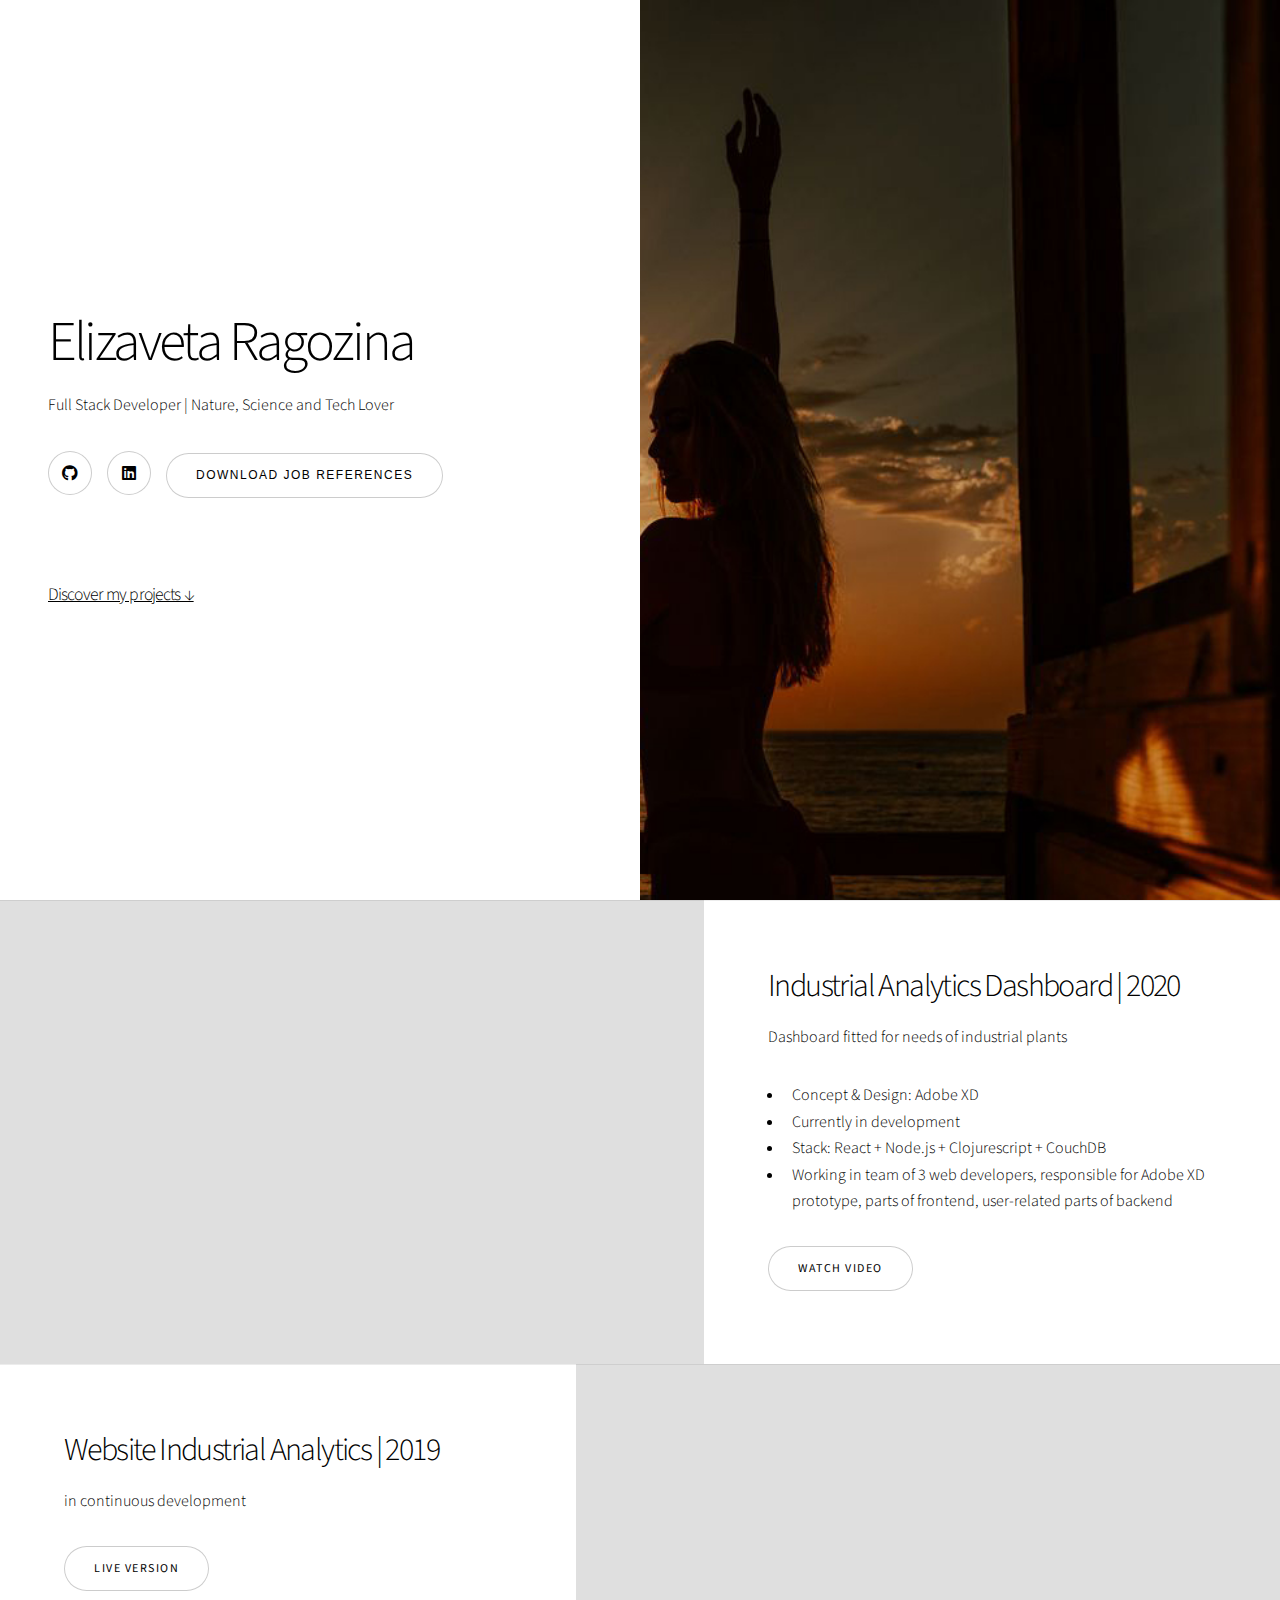
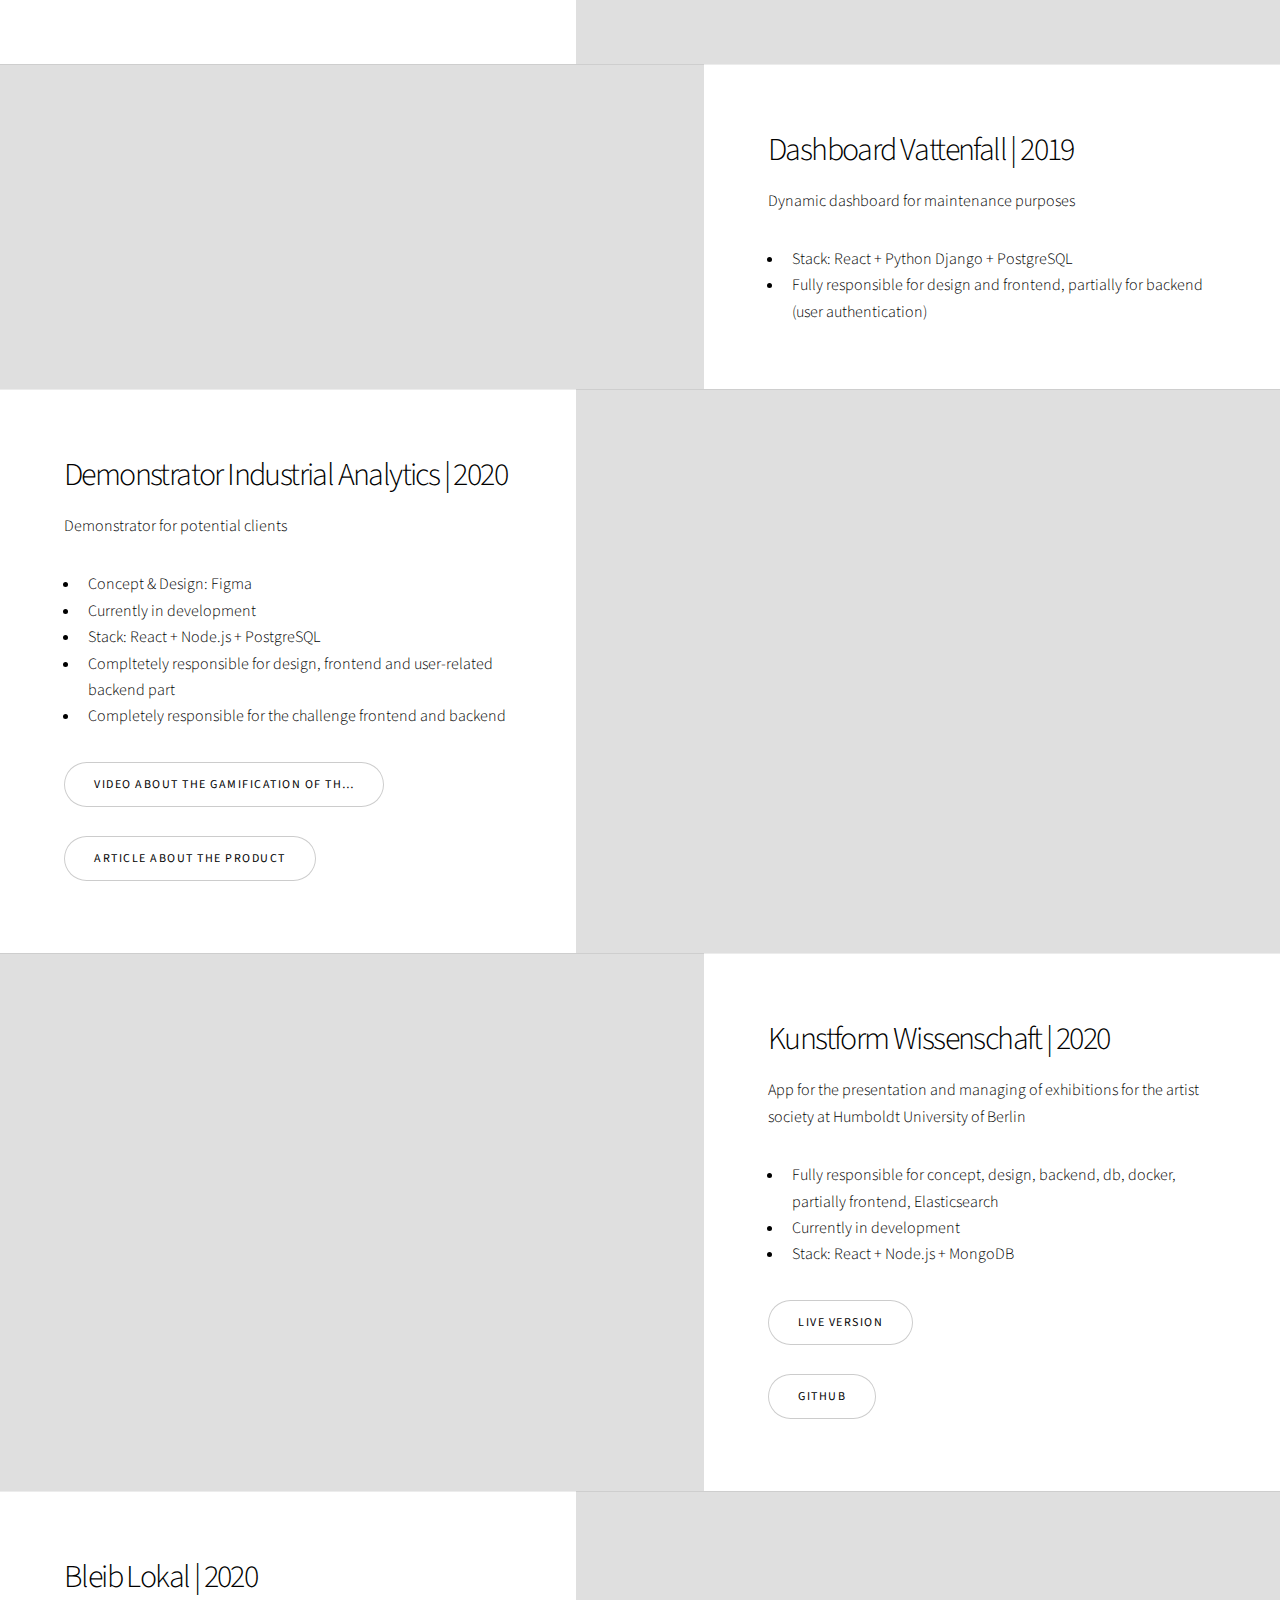
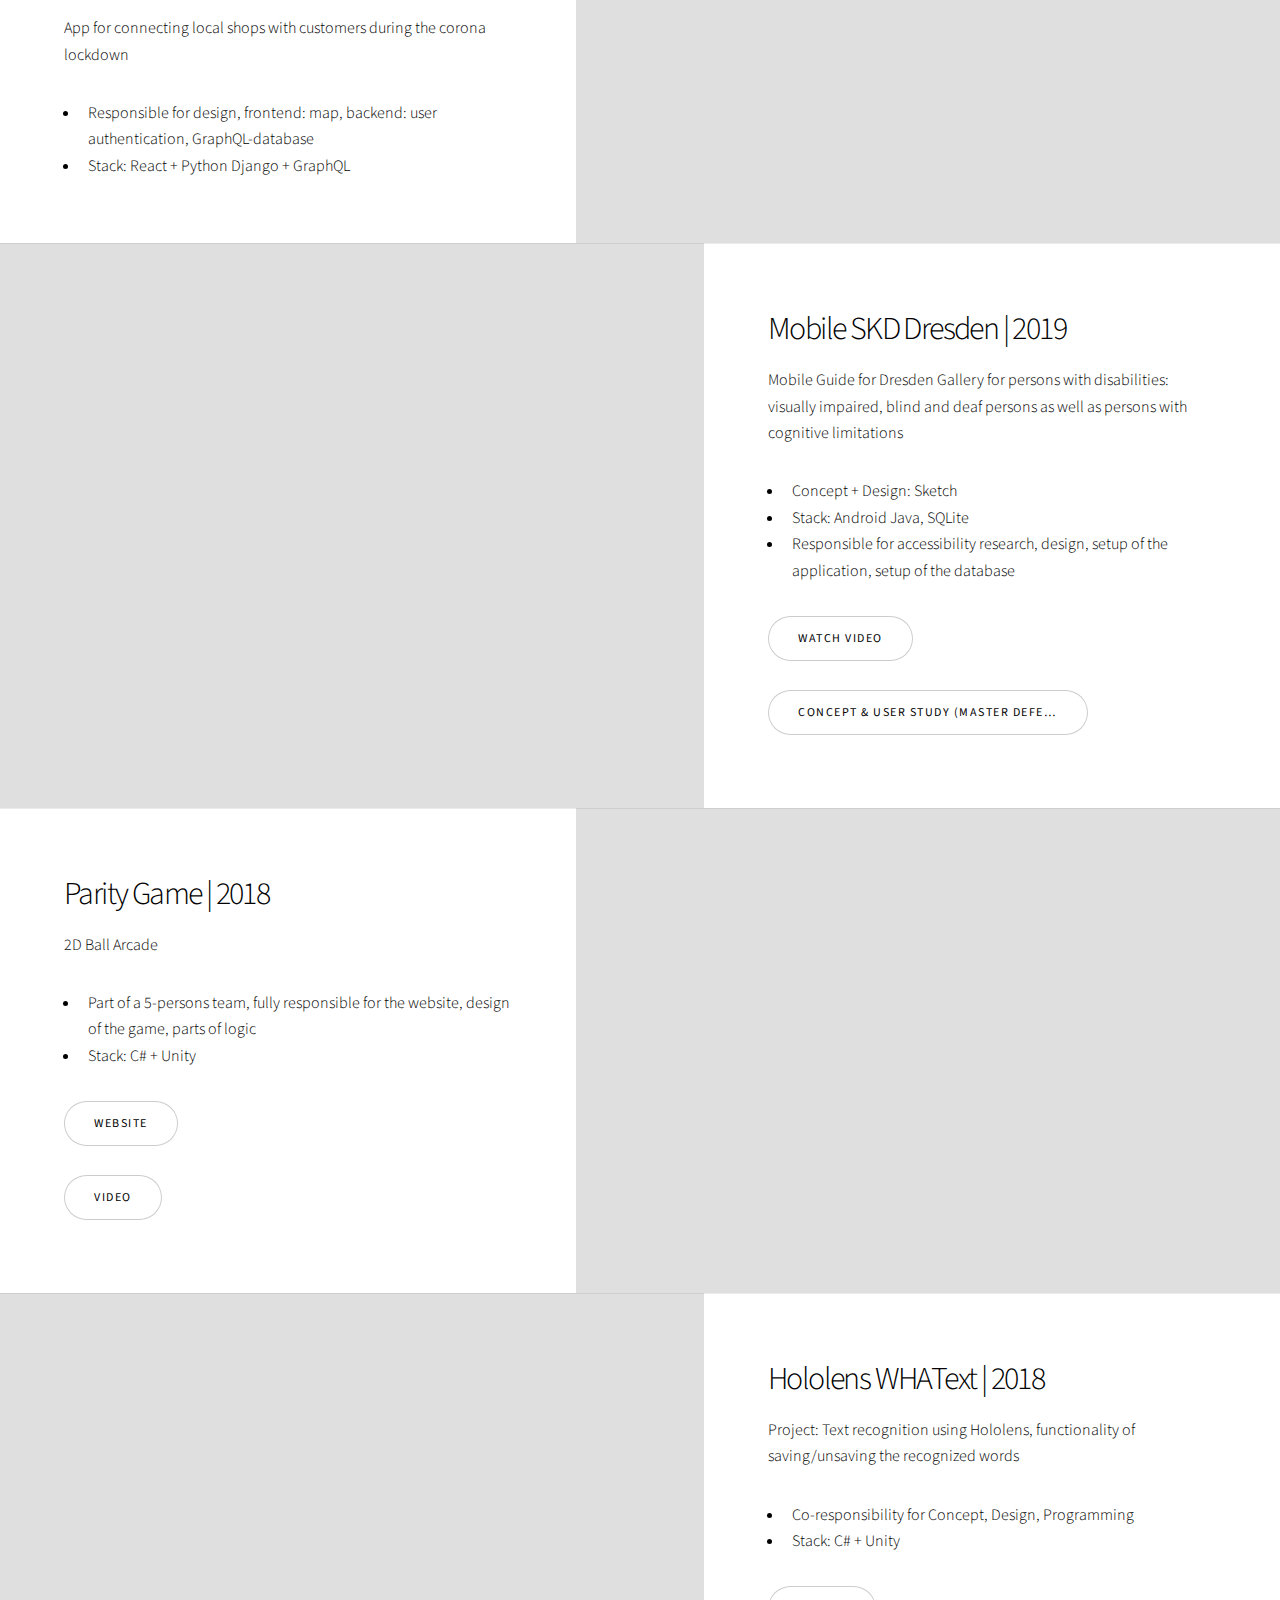
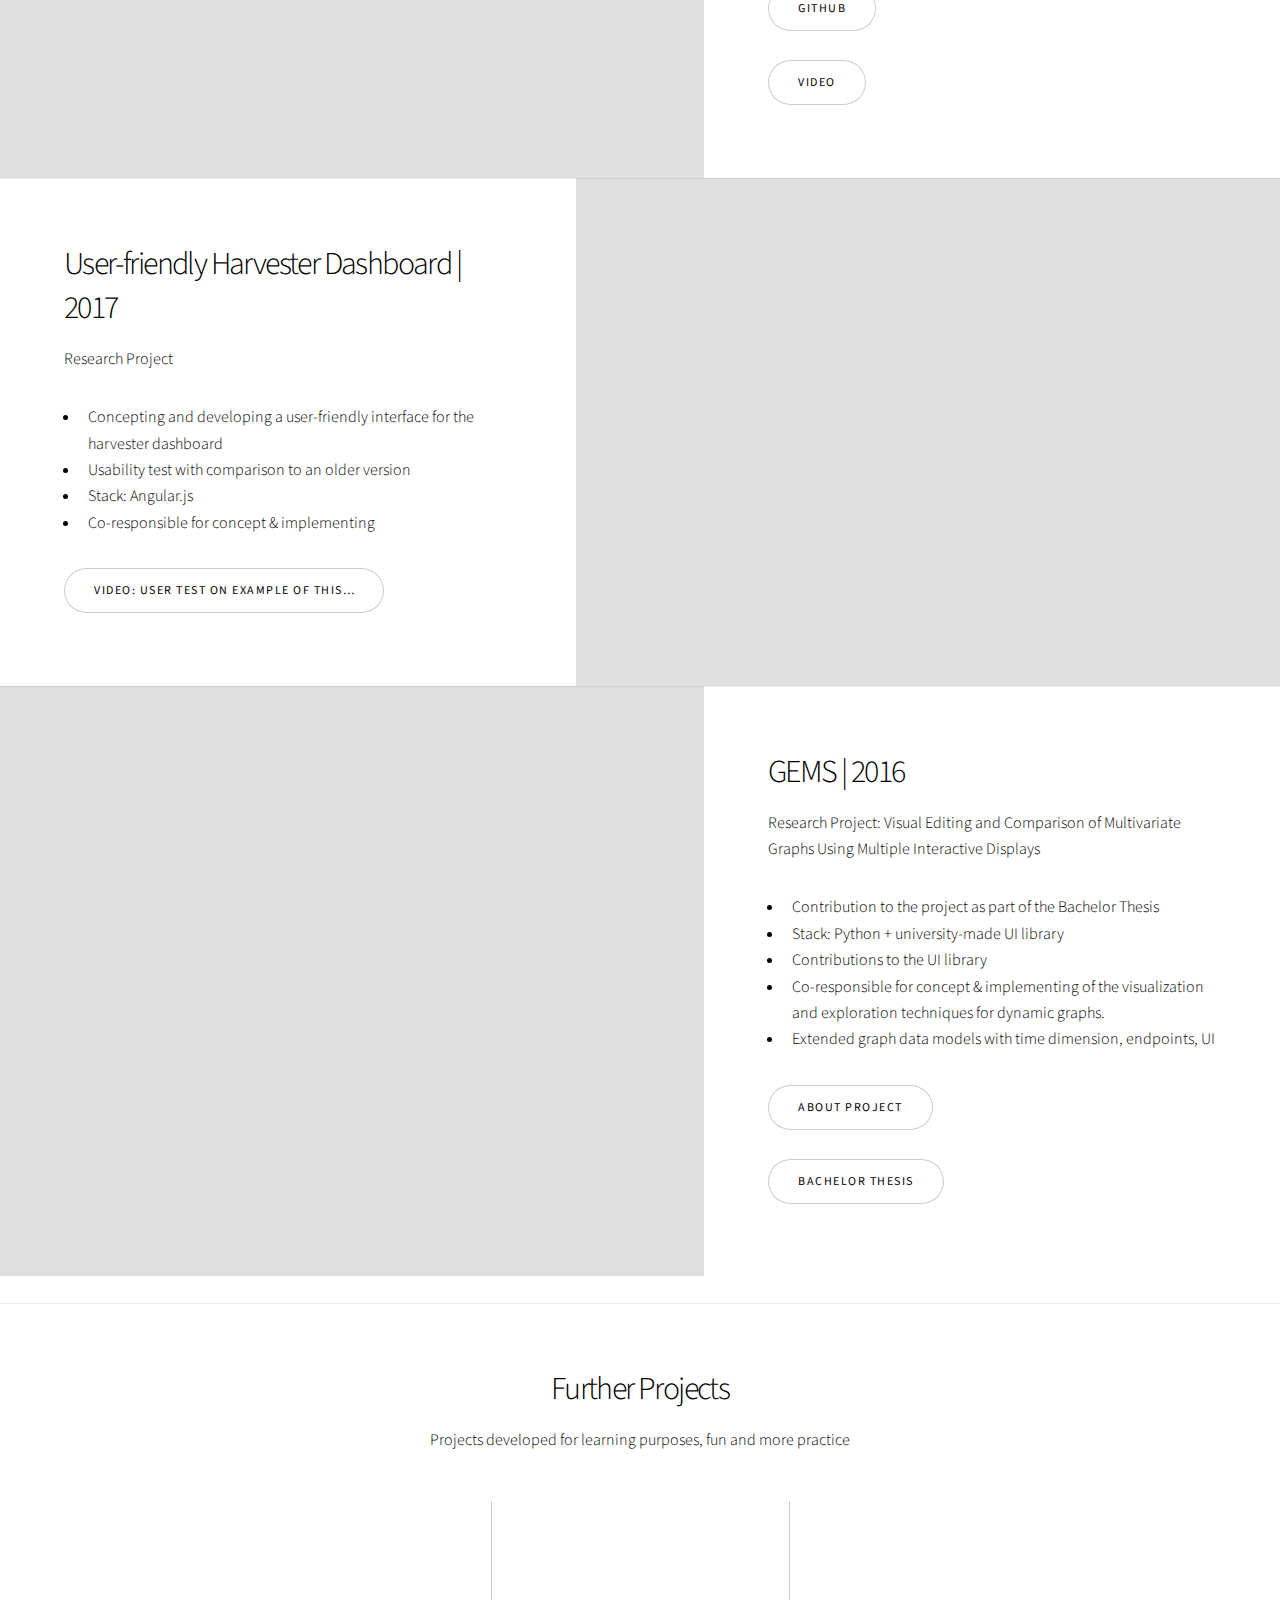
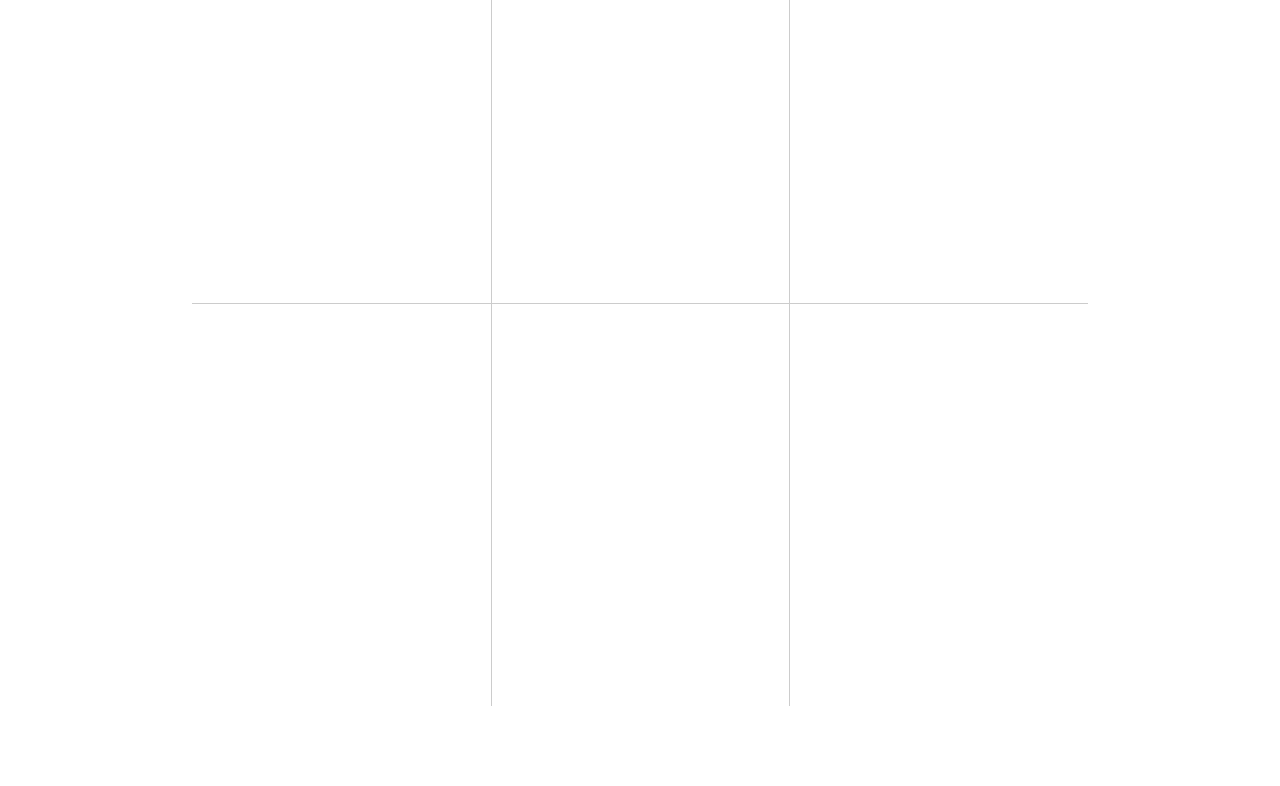
==== commit 3a23eaa3: "Update links" ====
--- a/index.html
+++ b/index.html
@@ -239,7 +239,8 @@
               class="button">Watch Video</a>
           </li>
           <li>
-            <a target="_blank" rel="noopener noreferrer" href="docs/Master_thesis_defence_Ragozina.pdf" class="button">Concept & user study (master defence, DE)</a>
+            <a target="_blank" rel="noopener noreferrer" href="docs/Master_thesis_defence_Ragozina.pdf"
+              class="button">Concept & user study (master defence, DE)</a>
           </li>
         </ul>
       </div>
@@ -305,10 +306,33 @@
       </div>
     </section>
 
-
-
     <!-- Spotlight -->
     <section class="spotlight style1 orient-left content-align-left image-position-center onscroll-image-fade-in">
+      <div class="content">
+        <h2>User-friendly Harvester Dashboard | 2017</h2>
+        <p>Research Project
+        </p>
+
+        <ul>
+          <li>Concepting and developing a user-friendly interface for the harvester dashboard</li>
+          <li>Usability test with comparison to an older version</li>
+          <li>Stack: Angular.js</li>
+          <li>Co-responsible for concept & implementing</li>
+        </ul>
+        <ul class="actions stacked">
+          <li>
+            <a target="_blank" rel="noopener noreferrer" href="https://www.youtube.com/watch?v=dw2QXG3RpHc"
+              class="button">Video: user test on example of this project </a>
+          </li>
+        </ul>
+      </div>
+      <div class="image">
+        <img src="images/harvester.png" alt="" />
+      </div>
+    </section>
+
+    <!-- Spotlight -->
+    <section class="spotlight style1 orient-right content-align-left image-position-center onscroll-image-fade-in">
       <div class="content">
         <h2>GEMS | 2016</h2>
         <p>Research Project: Visual Editing and Comparison of Multivariate Graphs Using Multiple Interactive Displays
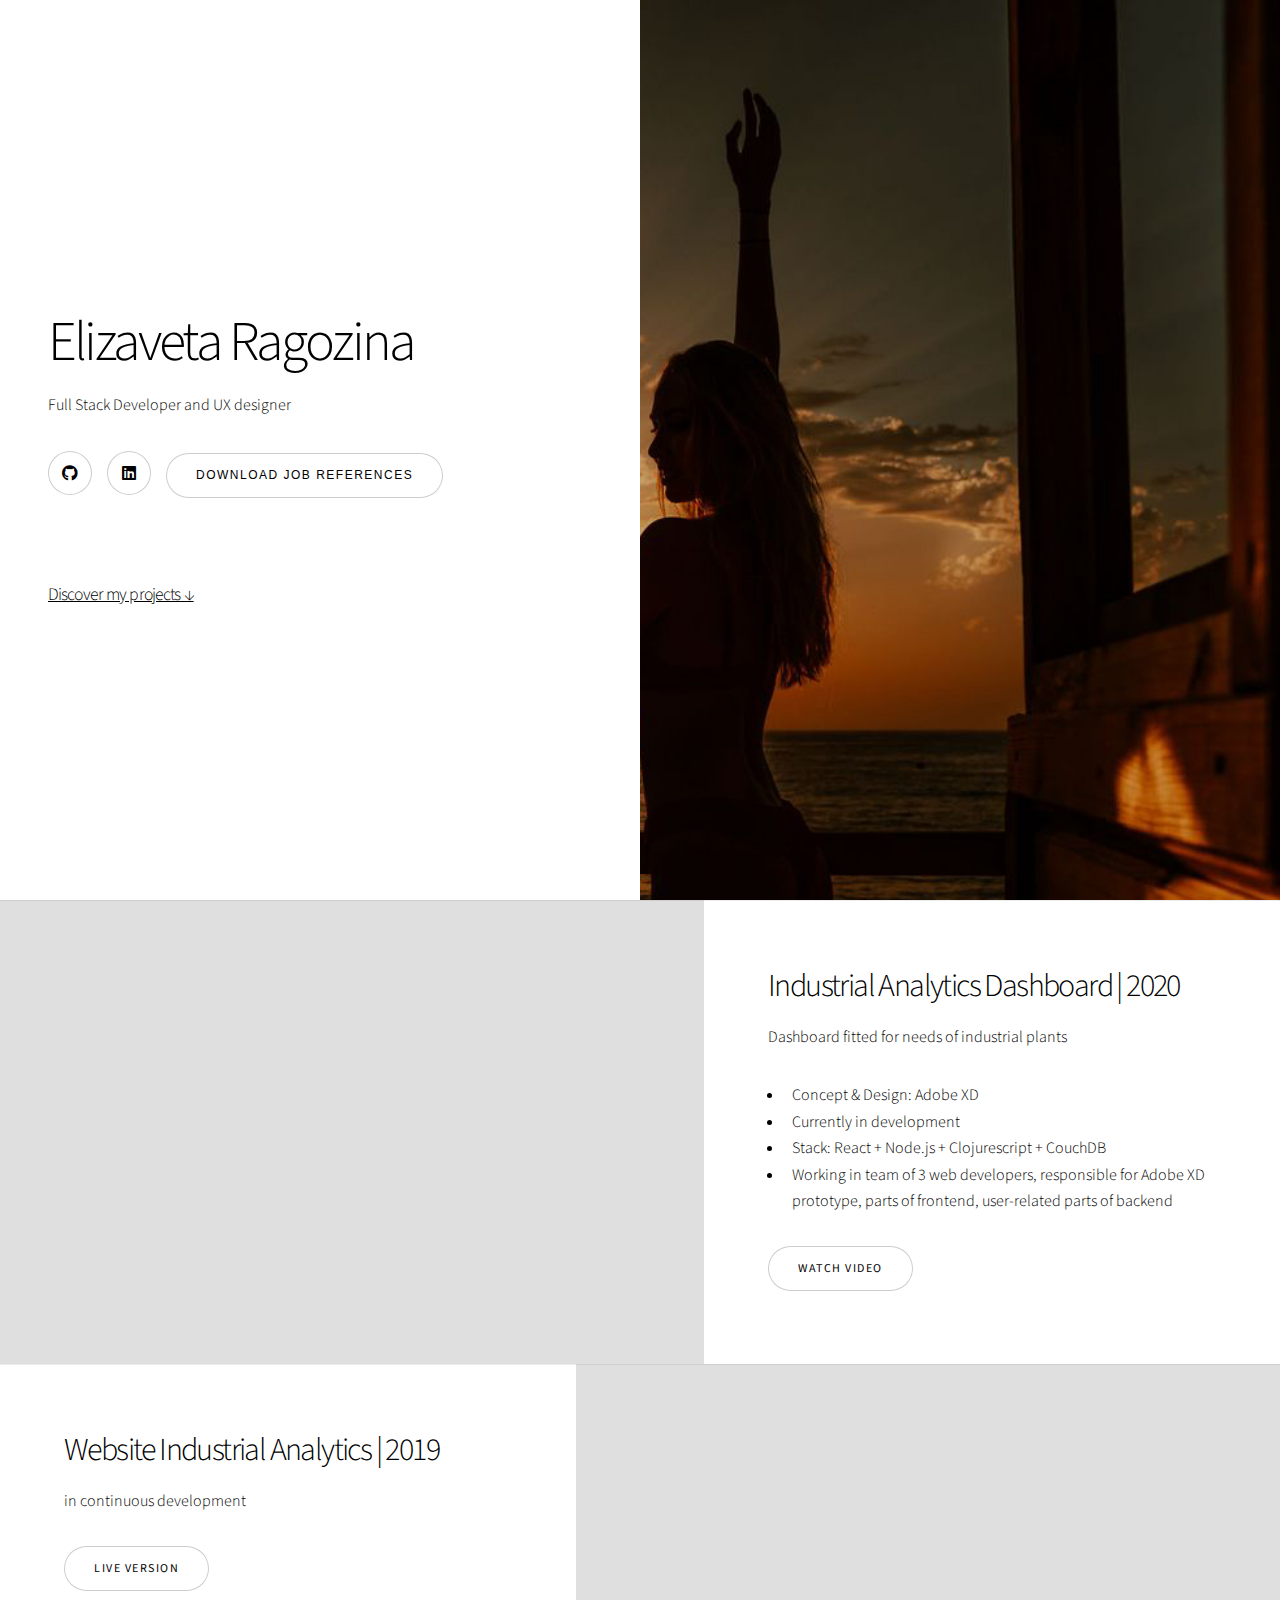
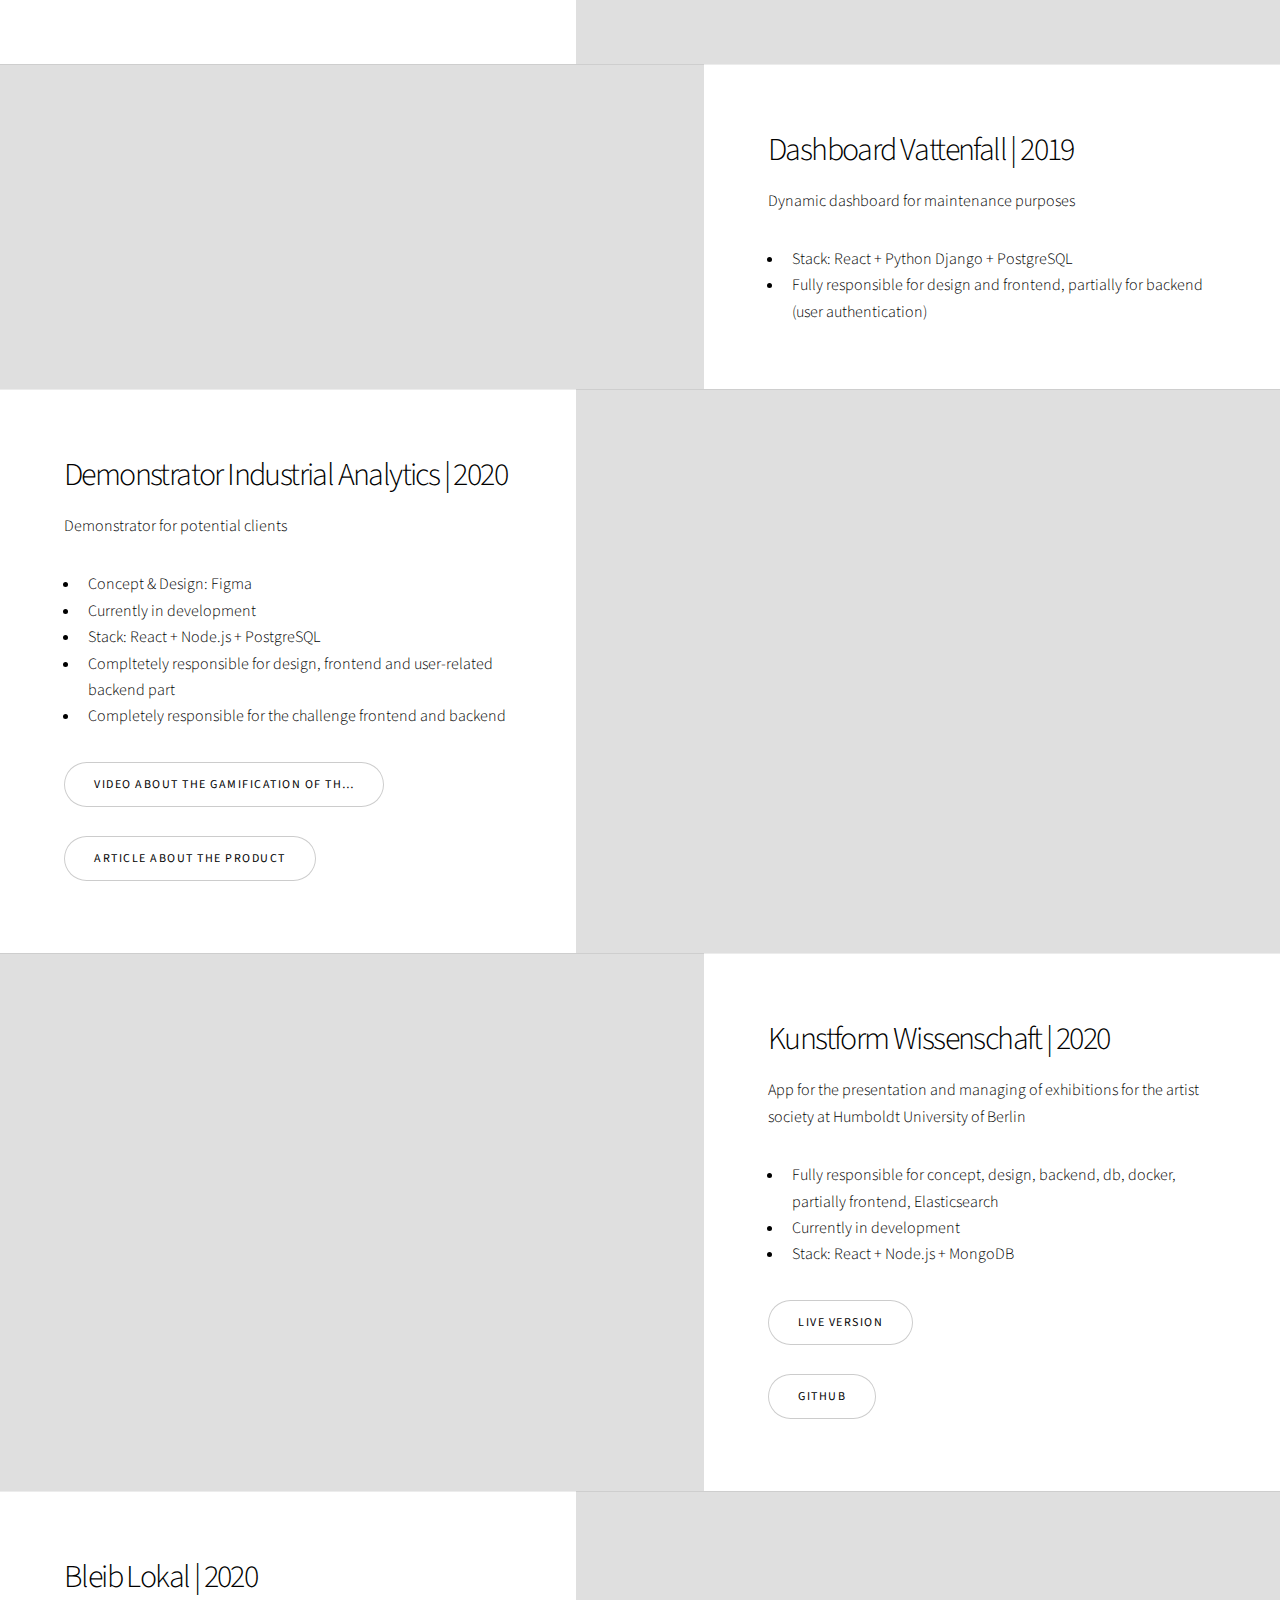
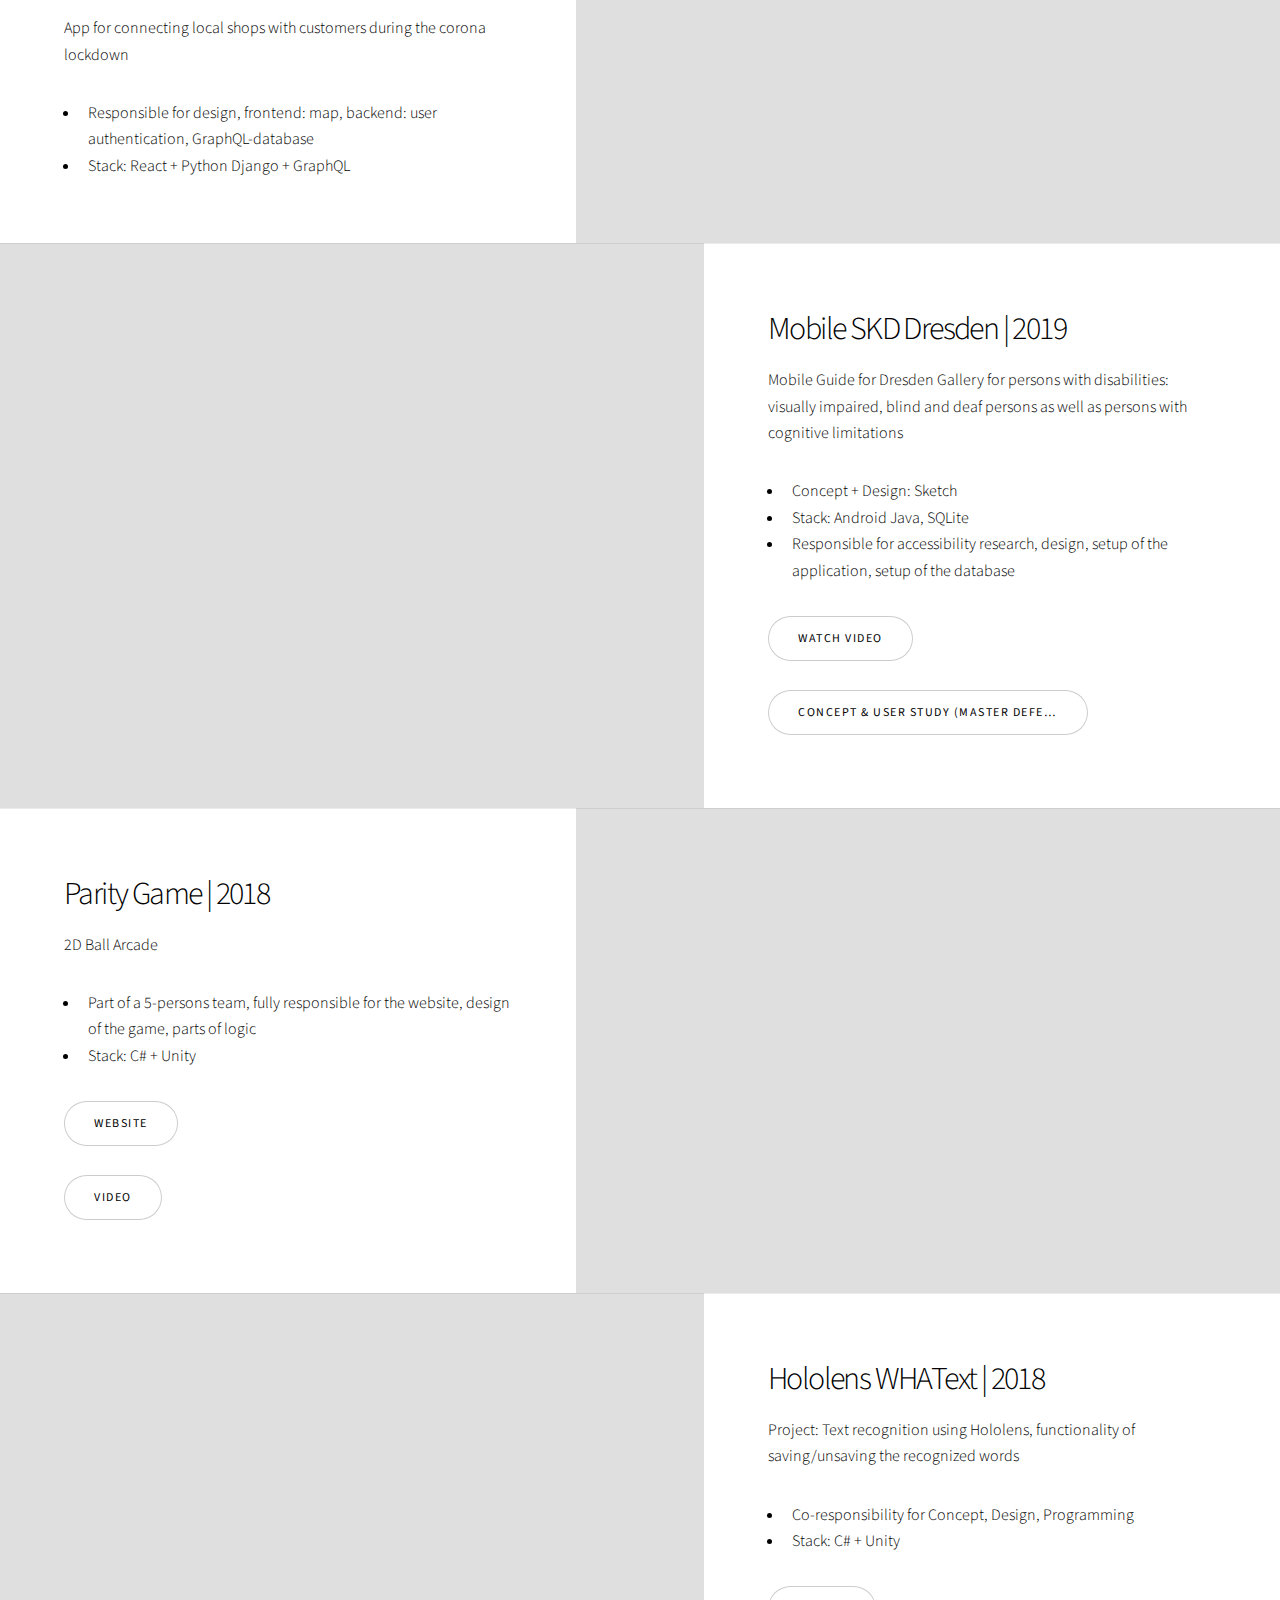
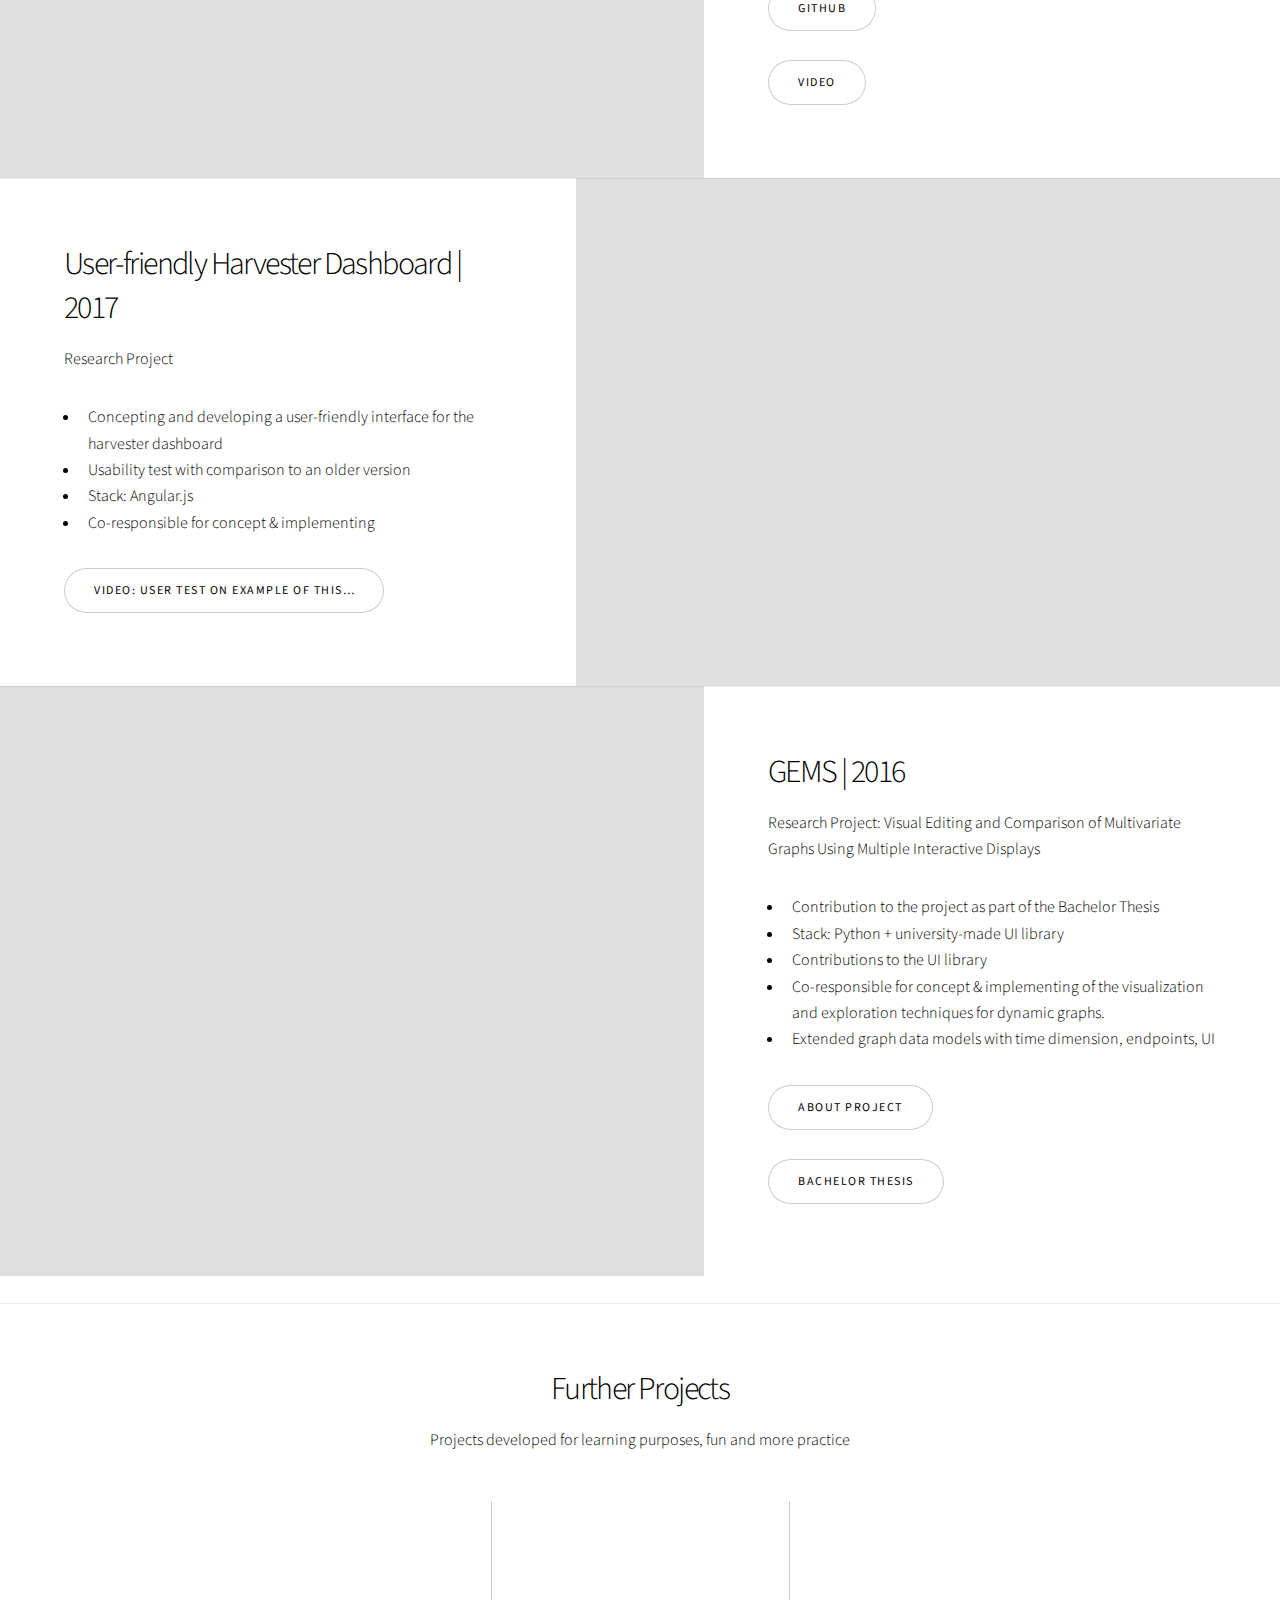
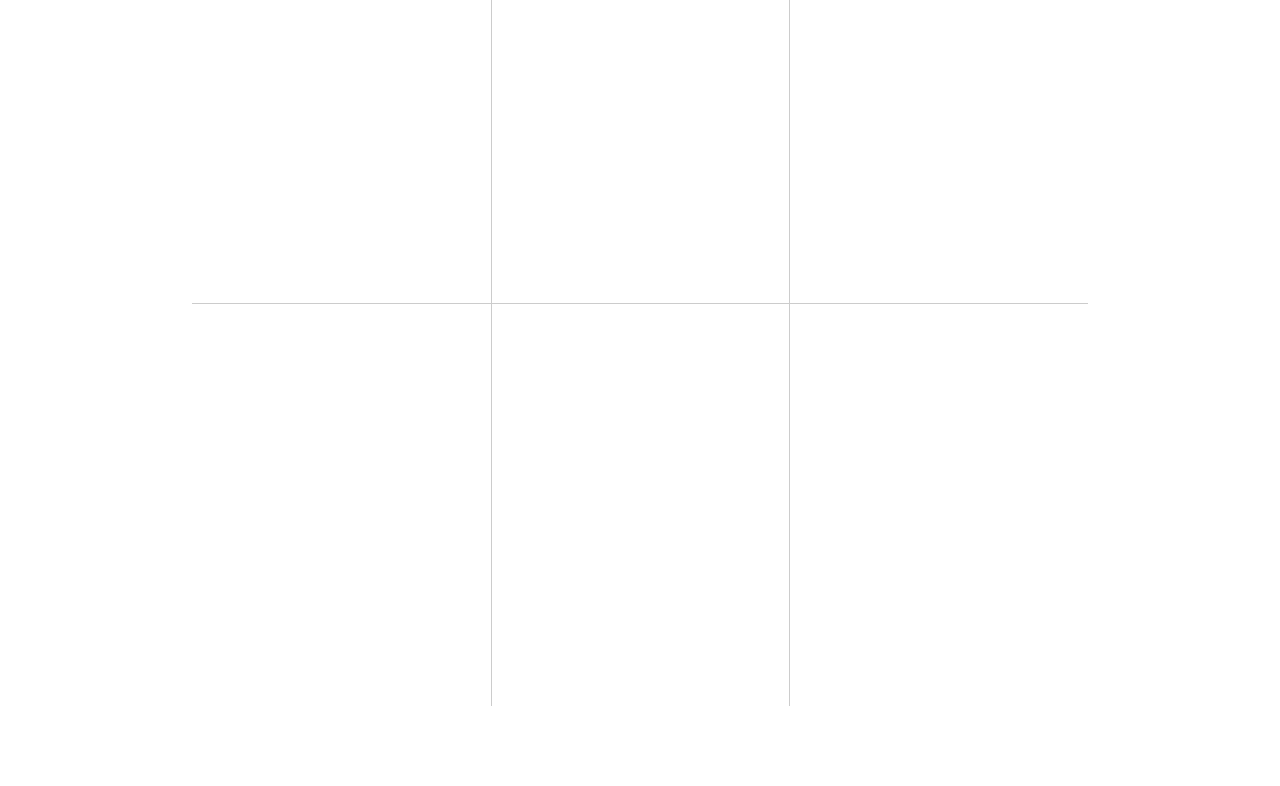
==== commit e2de9a80: "Update index.html" ====
--- a/index.html
+++ b/index.html
@@ -27,7 +27,7 @@
       class="banner style1 orient-left content-align-left image-position-right fullscreen onload-image-fade-in onload-content-fade-right">
       <div class="content">
         <h1>Elizaveta Ragozina</h1>
-        <p class="major">Full Stack Developer | Nature, Science and Tech Lover </p>
+        <p class="major">Full Stack Developer and UX designer </p>
         <ul class="icons">
 
 
@@ -514,4 +514,4 @@
   <script src="assets/js/demo.js"></script>
 </body>
 
-</html>+</html>
